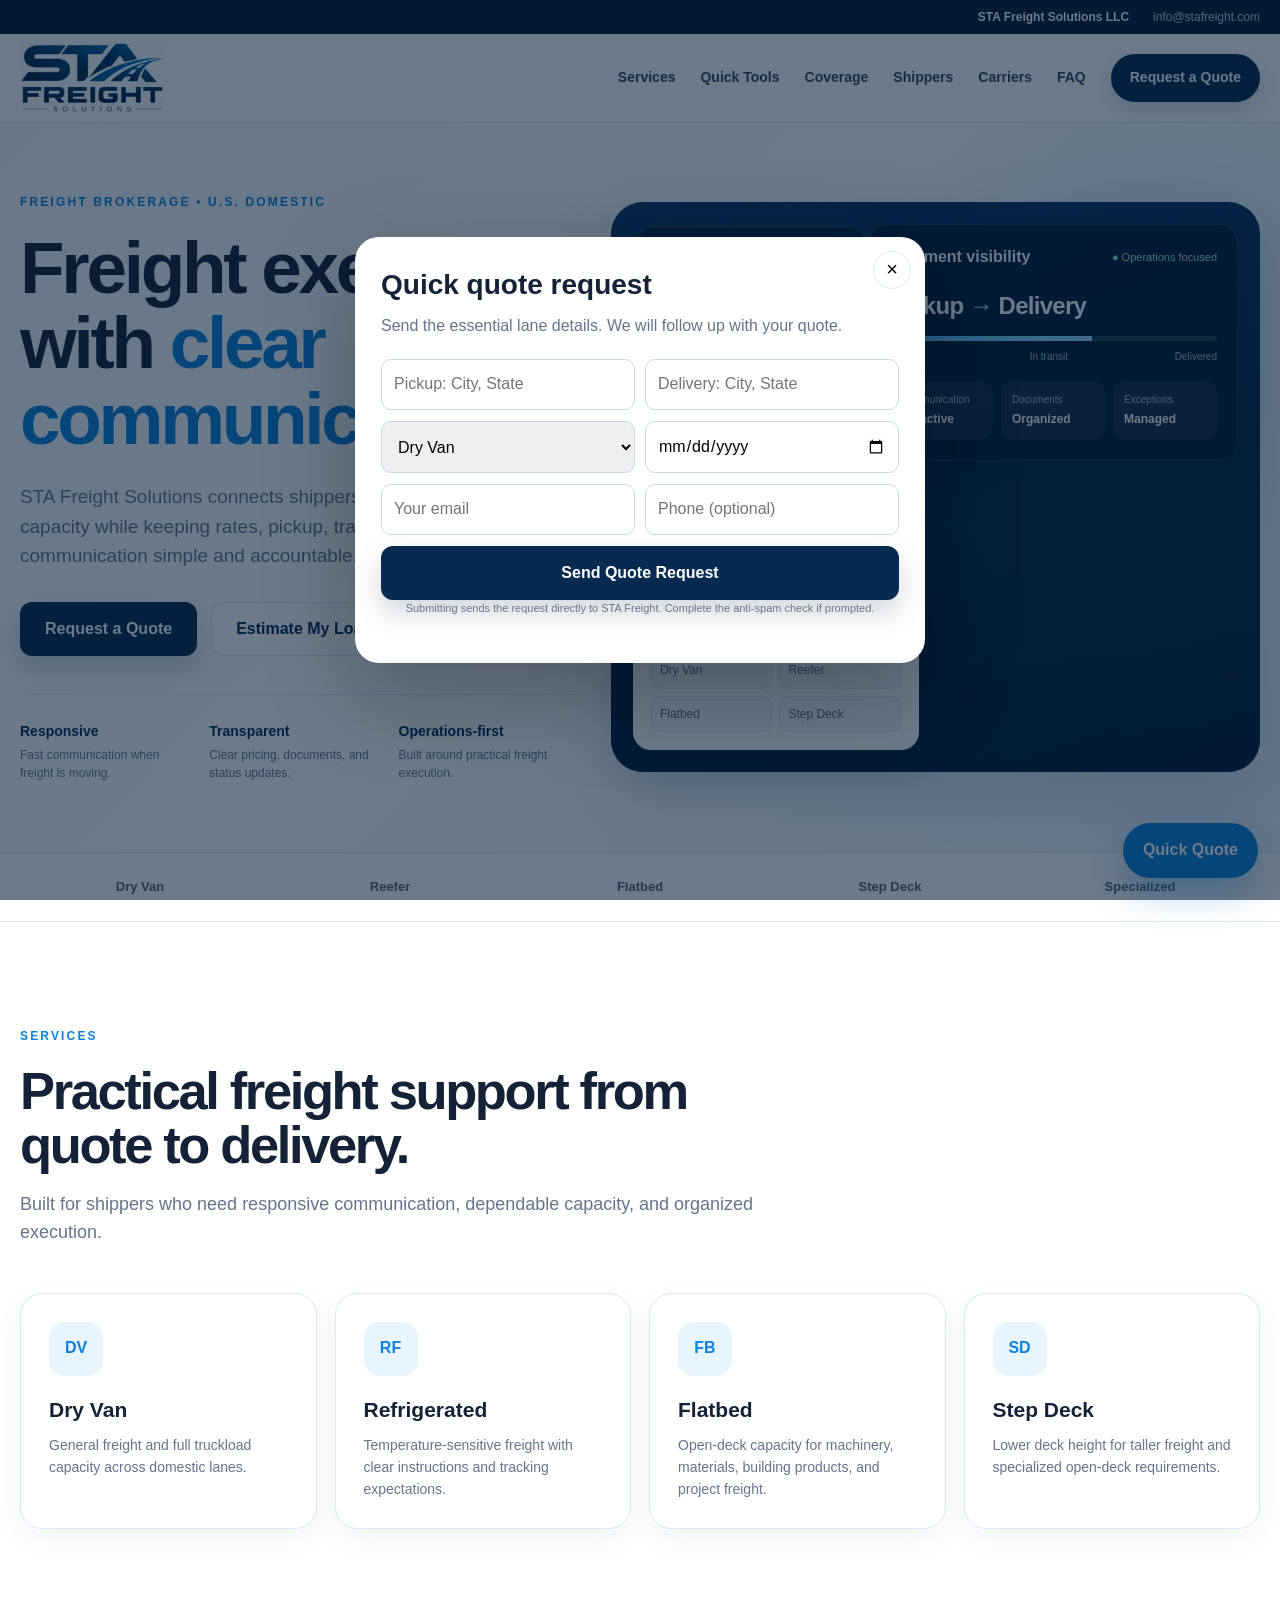
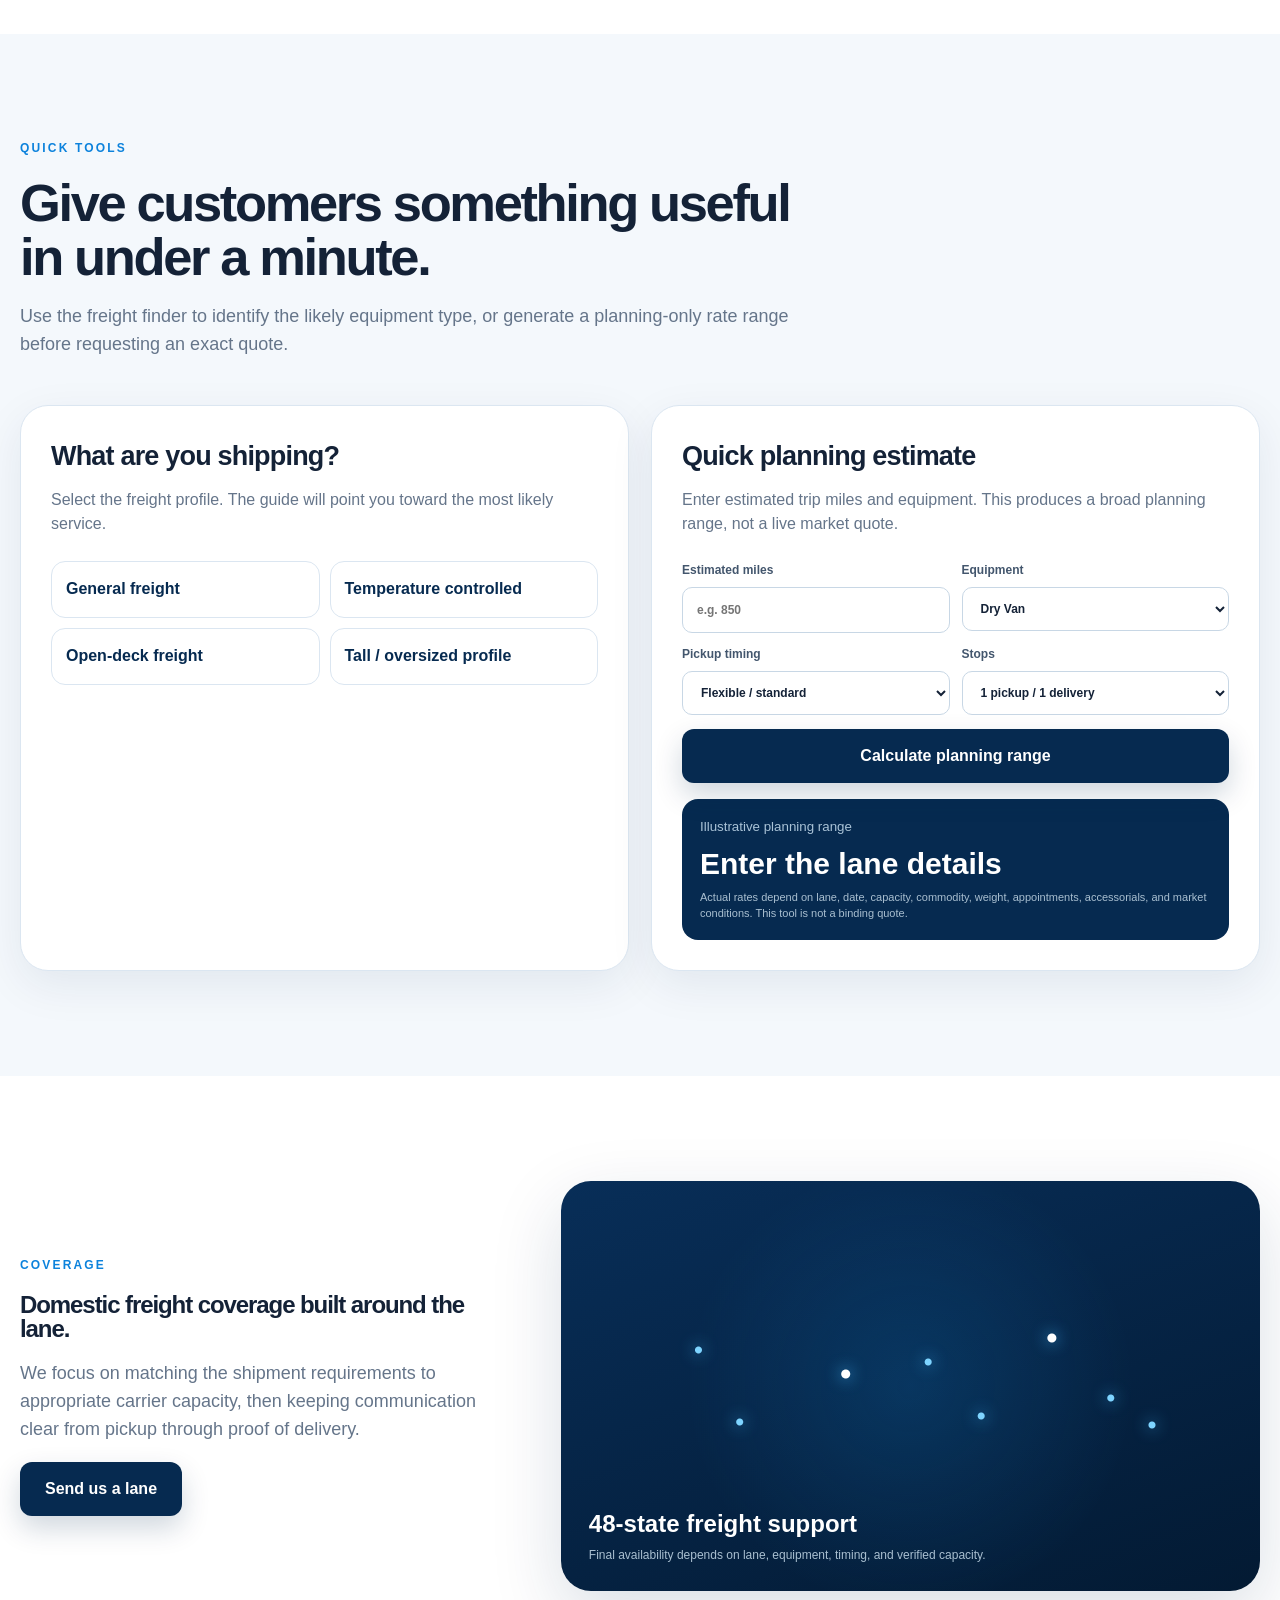
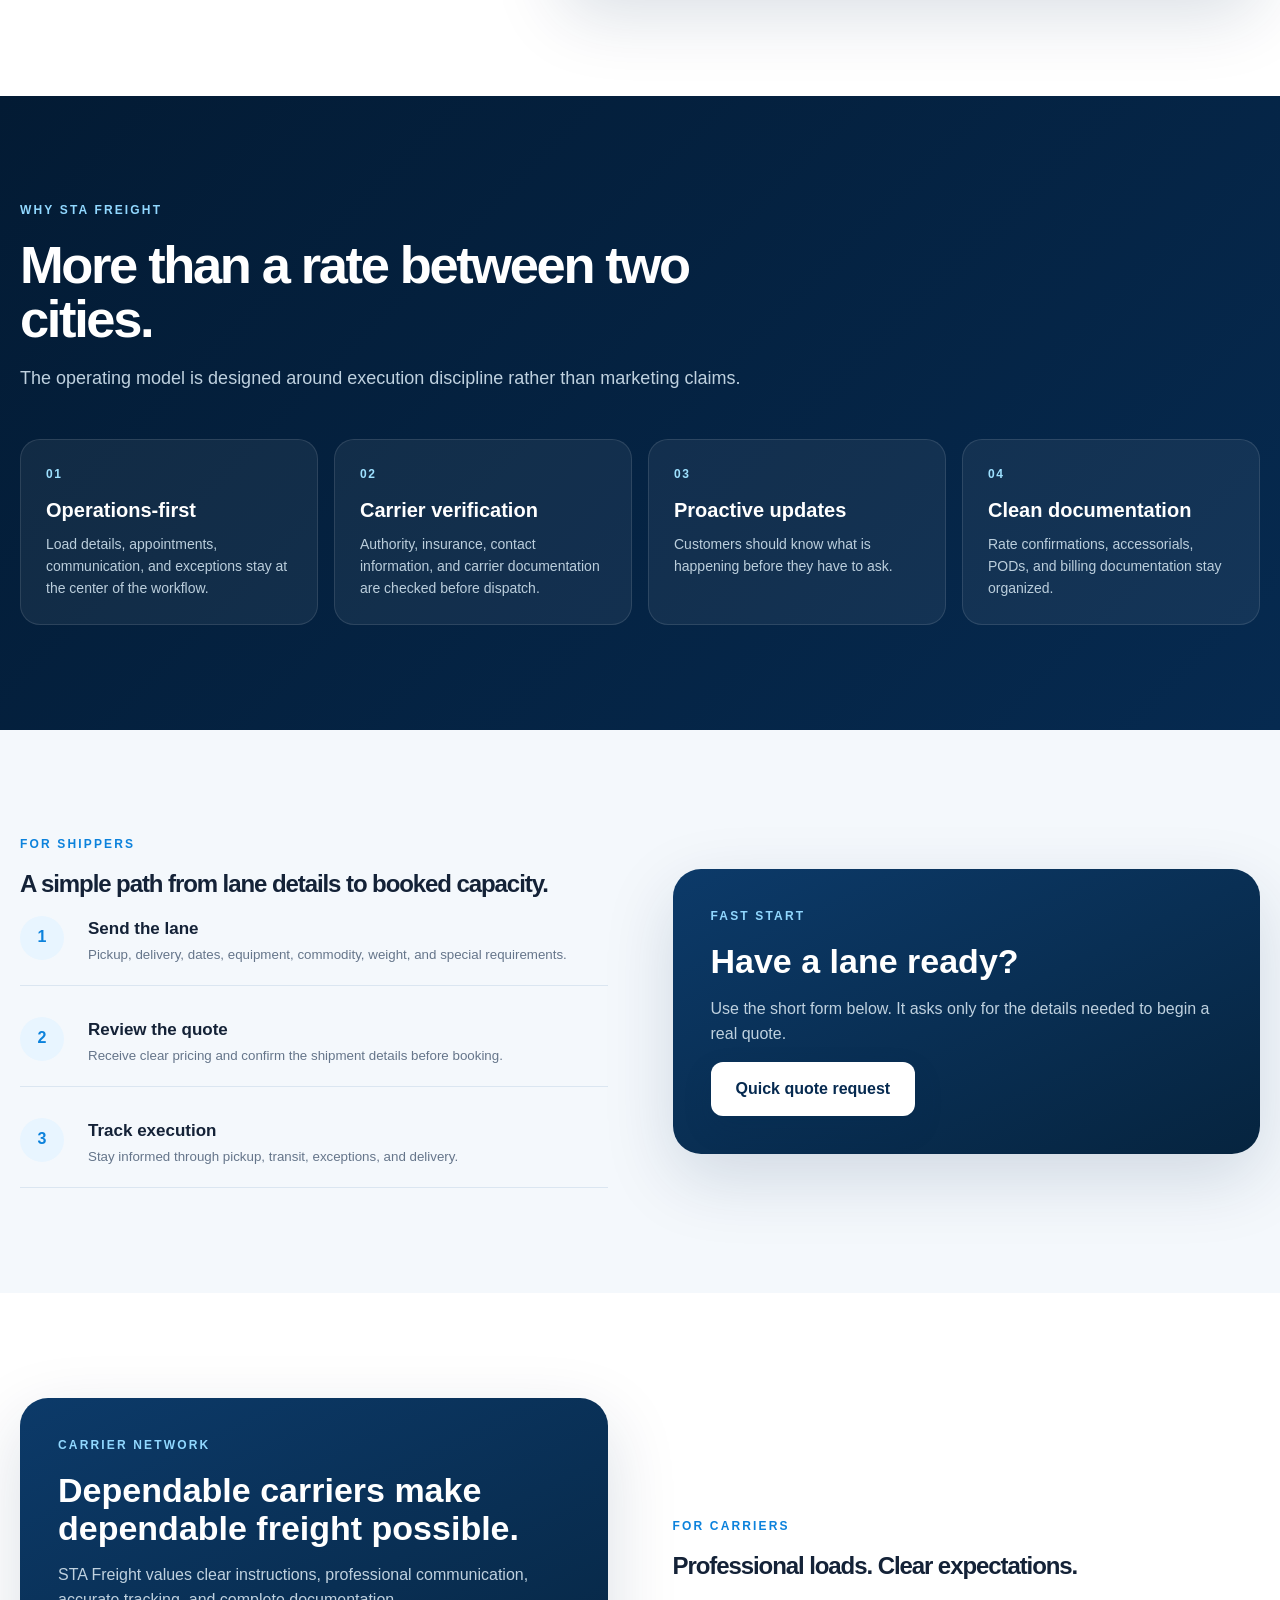
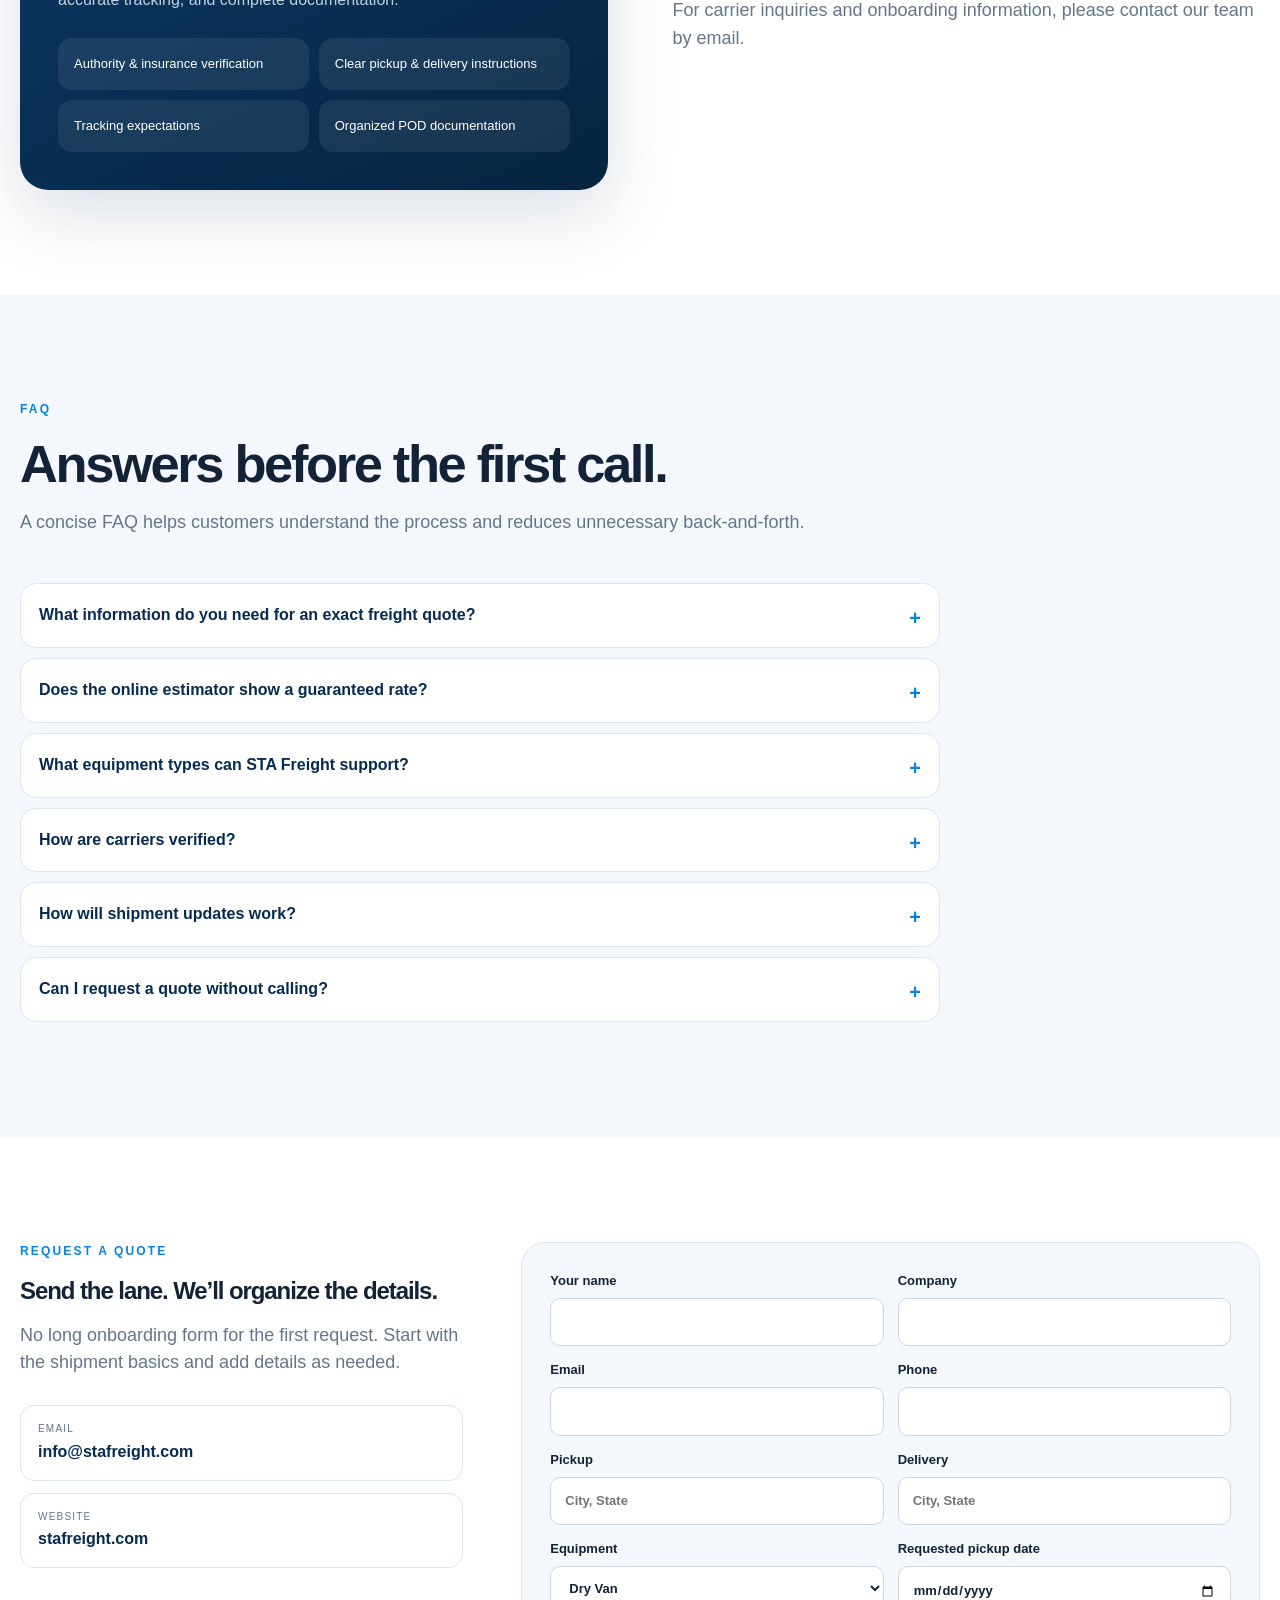
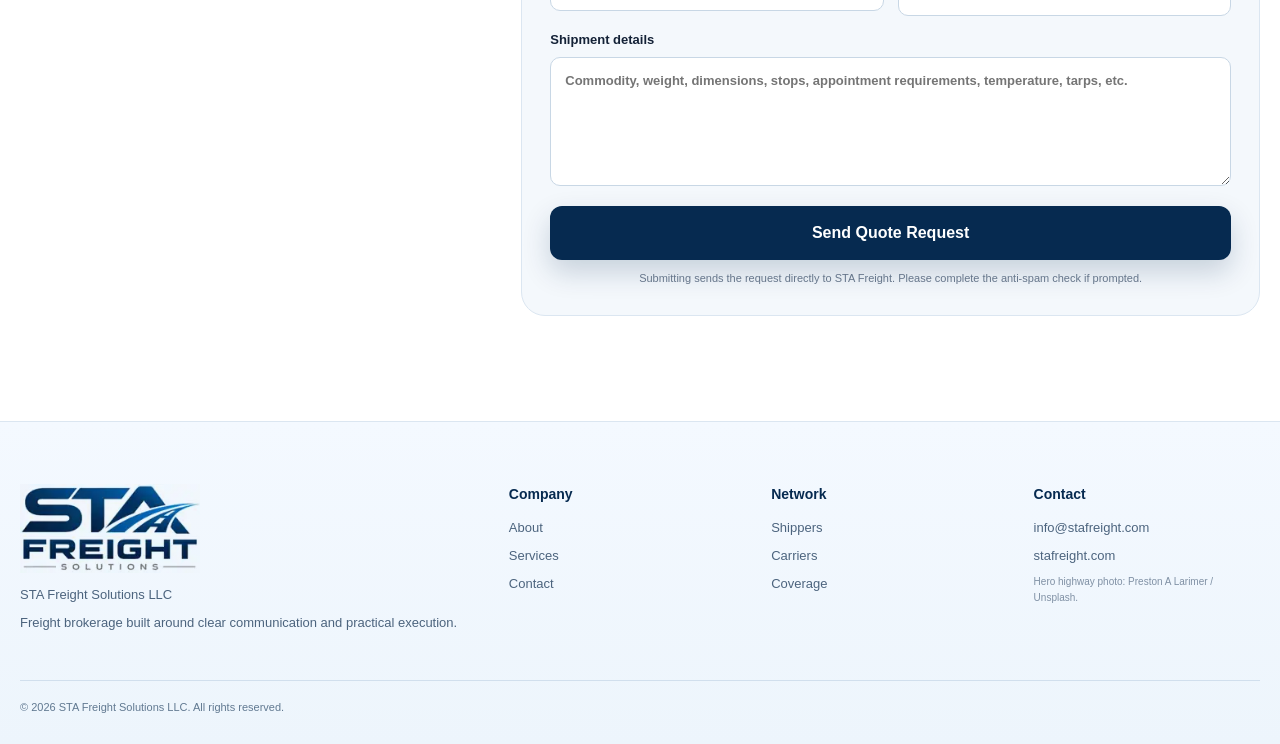
==== index.html @ f69fd72a "P0: remove launch placeholders and align quote FAQ with live forms" ====
<!doctype html>
<html lang="en">
<head>
<meta charset="utf-8">
<meta name="viewport" content="width=device-width,initial-scale=1">
<title>STA Freight Solutions | Freight Brokerage</title>
<meta name="description" content="STA Freight Solutions connects shippers with dependable carrier capacity through clear communication, practical execution and responsive freight support.">
<style>
:root{--navy:#062a50;--navy2:#031b34;--blue:#0c82dc;--blue2:#4dbbff;--cyan:#9ee1ff;--ink:#142237;--muted:#65758a;--line:#dbe6f1;--soft:#f4f8fc;--white:#fff;--green:#168a61;--shadow:0 24px 70px rgba(6,42,80,.15)}
*{box-sizing:border-box}html{scroll-behavior:smooth}body{margin:0;font-family:Inter,Arial,Helvetica,sans-serif;color:var(--ink);background:#fff;line-height:1.55}a{color:inherit;text-decoration:none}button,input,textarea,select{font:inherit}.container{width:min(1240px,calc(100% - 38px));margin:auto}
.topbar{background:var(--navy2);color:#bfd1df;font-size:12px}.topbar .container{min-height:34px;display:flex;align-items:center;justify-content:flex-end;gap:24px}.topbar b{color:#fff}
.site-header{position:sticky;top:0;z-index:40;background:rgba(255,255,255,.97);backdrop-filter:blur(14px);border-bottom:1px solid var(--line)}.nav{height:88px;display:flex;align-items:center;justify-content:space-between;gap:28px}.brand{display:flex;align-items:center;gap:12px}.brand-mark{width:54px;height:54px;border-radius:14px;background:linear-gradient(145deg,var(--navy),#0d5c99);display:grid;place-items:center;color:#fff;font-weight:950;letter-spacing:-.08em;box-shadow:0 9px 22px rgba(6,42,80,.2)}.brand-copy strong{display:block;color:var(--navy);font-size:20px;line-height:1}.brand-copy span{display:block;margin-top:5px;font-size:10px;font-weight:850;letter-spacing:.12em;color:var(--muted);text-transform:uppercase}.links{display:flex;align-items:center;gap:25px;color:#34465c;font-size:14px;font-weight:750}.links a:hover{color:var(--blue)}.cta{padding:13px 19px;border-radius:999px;background:var(--navy);color:#fff!important;box-shadow:0 8px 20px rgba(6,42,80,.15)}.menu{display:none;border:0;background:none;padding:8px}.menu span{display:block;width:25px;height:2px;background:var(--navy);margin:5px}
.hero{position:relative;overflow:hidden;background:linear-gradient(135deg,#f8fbff 0%,#fff 50%,#edf6ff 100%);border-bottom:1px solid var(--line)}.hero:before{content:"";position:absolute;width:560px;height:560px;right:-150px;top:-90px;border-radius:50%;background:radial-gradient(circle,rgba(77,187,255,.18),transparent 67%)}.hero-grid{position:relative;display:grid;grid-template-columns:.92fr 1.08fr;gap:38px;align-items:center;min-height:720px;padding:70px 0}.kicker{font-size:12px;letter-spacing:.18em;font-weight:900;color:var(--blue);margin-bottom:18px}h1,h2{letter-spacing:-.045em;line-height:1.04;margin:0}h1{font-size:clamp(50px,5.7vw,82px);max-width:710px}h1 span{color:var(--blue)}.hero-copy>p{font-size:19px;color:var(--muted);max-width:630px;margin:25px 0 0}.hero-actions{display:flex;gap:14px;flex-wrap:wrap;margin:32px 0 38px}.btn{display:inline-flex;align-items:center;justify-content:center;min-height:54px;padding:0 24px;border-radius:12px;font-weight:850;border:1px solid transparent;cursor:pointer}.btn.primary{background:var(--navy);color:#fff;box-shadow:0 12px 28px rgba(6,42,80,.19)}.btn.secondary{background:#fff;color:var(--navy);border-color:var(--line)}.btn.ghost{background:#eef7ff;color:var(--blue);border-color:#cce9ff}.value-row{display:grid;grid-template-columns:repeat(3,1fr);gap:15px;border-top:1px solid var(--line);padding-top:26px}.value-row strong{display:block;color:var(--navy);font-size:14px;margin-bottom:4px}.value-row span{display:block;color:var(--muted);font-size:12px;line-height:1.45}
.hero-visual{position:relative;height:570px}.photo-card{position:absolute;inset:0;border-radius:32px;overflow:hidden;box-shadow:var(--shadow);background:linear-gradient(90deg,rgba(3,27,52,.10),rgba(3,27,52,.02)),url('https://images.unsplash.com/photo-1720127601642-7c3a7ba88f5f?auto=format&fit=crop&fm=jpg&q=86&w=2200') center/cover no-repeat,linear-gradient(160deg,#0b3b6d,#061f3e)}.photo-card:after{content:"";position:absolute;inset:0;background:linear-gradient(180deg,rgba(3,27,52,.04) 20%,rgba(3,27,52,.72) 100%)}.photo-label{position:absolute;left:24px;top:24px;z-index:3;padding:9px 12px;border-radius:999px;background:rgba(3,27,52,.72);backdrop-filter:blur(8px);color:#fff;border:1px solid rgba(255,255,255,.15);font-size:11px;font-weight:900;letter-spacing:.14em}.load-status{position:absolute;z-index:4;right:22px;top:22px;width:min(370px,73%);padding:20px;border-radius:20px;background:rgba(3,27,52,.9);color:#fff;border:1px solid rgba(255,255,255,.12);box-shadow:0 16px 40px rgba(0,0,0,.22);backdrop-filter:blur(10px)}.load-status .head{display:flex;justify-content:space-between;gap:16px;align-items:center}.live{font-size:11px;color:#a9e7c8}.lane{font-size:24px;font-weight:900;letter-spacing:-.03em;margin:17px 0 12px}.lane span{color:var(--cyan)}.progress{height:5px;border-radius:99px;background:rgba(255,255,255,.14);overflow:hidden}.progress i{display:block;width:62%;height:100%;background:linear-gradient(90deg,var(--blue2),var(--cyan))}.progress-labels{display:flex;justify-content:space-between;font-size:10px;color:#a9bfce;margin-top:8px}.status-grid{display:grid;grid-template-columns:repeat(3,1fr);gap:8px;margin-top:16px}.status-grid div{padding:11px;border-radius:12px;background:rgba(255,255,255,.07)}.status-grid span,.status-grid strong{display:block}.status-grid span{font-size:10px;color:#aabfce}.status-grid strong{font-size:12px;margin-top:3px}.capacity-card{position:absolute;z-index:4;left:22px;bottom:22px;width:286px;background:#fff;border-radius:18px;padding:18px;box-shadow:0 18px 40px rgba(3,27,52,.24)}.capacity-card .tag{font-size:10px;font-weight:900;letter-spacing:.13em;color:var(--blue)}.capacity-card h3{margin:5px 0 11px;font-size:20px;color:var(--navy)}.capacity-list{display:grid;grid-template-columns:1fr 1fr;gap:7px;font-size:12px;color:#586a7e}.capacity-list span{background:var(--soft);border:1px solid var(--line);border-radius:9px;padding:8px}
.equipment-strip{border-bottom:1px solid var(--line);background:#fff}.equipment-strip .container{display:grid;grid-template-columns:repeat(5,1fr);gap:10px;text-align:center;padding:24px 0;color:#536378;font-size:13px;font-weight:800}.section{padding:105px 0}.soft{background:var(--soft)}.dark{background:linear-gradient(135deg,var(--navy2),var(--navy));color:#fff}.section-title{max-width:800px;margin-bottom:46px}.section-title h2{font-size:clamp(38px,4.1vw,58px)}.section-title p,.lead{color:var(--muted);font-size:18px}.dark .section-title p,.dark .lead{color:#bfd1df}.service-grid{display:grid;grid-template-columns:repeat(4,1fr);gap:18px}.service{padding:28px;background:#fff;border:1px solid var(--line);border-radius:22px;box-shadow:0 10px 30px rgba(6,42,80,.05)}.service-icon{width:54px;height:54px;display:grid;place-items:center;background:#e8f5ff;border-radius:16px;color:var(--blue);font-weight:900;margin-bottom:18px}.service h3{margin:0 0 9px;font-size:21px}.service p{margin:0;color:var(--muted);font-size:14px}
.interactive-grid{display:grid;grid-template-columns:1fr 1fr;gap:22px;align-items:stretch}.tool-card{background:#fff;border:1px solid var(--line);border-radius:28px;padding:30px;box-shadow:0 14px 45px rgba(6,42,80,.08)}.tool-card h3{font-size:27px;margin:0 0 10px;letter-spacing:-.03em}.tool-card>p{color:var(--muted);margin:0 0 24px}.choice-grid{display:grid;grid-template-columns:repeat(2,1fr);gap:10px}.choice{padding:15px 14px;border:1px solid var(--line);border-radius:14px;background:#fff;text-align:left;font-weight:850;color:var(--navy);cursor:pointer}.choice:hover,.choice.active{border-color:var(--blue);background:#eef8ff;color:var(--blue)}.recommendation{display:none;margin-top:18px;padding:18px;border-radius:16px;background:#f4fbff;border:1px solid #cbeaff}.recommendation.show{display:block}.recommendation strong{display:block;color:var(--navy);font-size:18px}.recommendation span{display:block;color:var(--muted);font-size:13px;margin-top:4px}.field-grid{display:grid;grid-template-columns:1fr 1fr;gap:12px}.field label{display:block;font-size:12px;font-weight:850;color:#43566d}.field input,.field select{width:100%;margin-top:7px;padding:13px 14px;border:1px solid #c8d7e5;border-radius:10px;background:#fff;color:var(--ink);outline:none}.estimate-result{margin-top:16px;padding:18px;border-radius:16px;background:var(--navy);color:#fff}.estimate-result small{display:block;color:#aac3d7}.estimate-result strong{display:block;font-size:30px;margin:3px 0}.estimate-result em{display:block;font-style:normal;font-size:11px;color:#a9bfd0;line-height:1.45}
.coverage-grid{display:grid;grid-template-columns:.82fr 1.18fr;gap:55px;align-items:center}.map-card{position:relative;min-height:410px;border-radius:30px;overflow:hidden;background:radial-gradient(circle at 50% 50%,rgba(24,149,235,.16),transparent 55%),linear-gradient(160deg,#082e58,#031a33);box-shadow:var(--shadow)}.map-dots{position:absolute;inset:55px}.map-dots:before{content:"";position:absolute;inset:0;background:radial-gradient(circle at 14% 38%,#7ed4ff 0 3px,transparent 4px),radial-gradient(circle at 21% 62%,#7ed4ff 0 3px,transparent 4px),radial-gradient(circle at 39% 46%,#fff 0 4px,transparent 5px),radial-gradient(circle at 53% 42%,#7ed4ff 0 3px,transparent 4px),radial-gradient(circle at 62% 60%,#7ed4ff 0 3px,transparent 4px),radial-gradient(circle at 74% 34%,#fff 0 4px,transparent 5px),radial-gradient(circle at 84% 54%,#7ed4ff 0 3px,transparent 4px),radial-gradient(circle at 91% 63%,#7ed4ff 0 3px,transparent 4px);filter:drop-shadow(0 0 8px #42baff)}.map-caption{position:absolute;left:28px;bottom:24px;color:#fff}.map-caption b{display:block;font-size:24px}.map-caption span{font-size:12px;color:#a9bfd0}.why-grid{display:grid;grid-template-columns:repeat(4,1fr);gap:16px}.why{padding:25px;border-radius:20px;border:1px solid rgba(255,255,255,.11);background:rgba(255,255,255,.06)}.why .num{font-size:12px;color:var(--cyan);font-weight:900;letter-spacing:.13em}.why h3{margin:12px 0 8px;font-size:20px}.why p{margin:0;color:#bbcedc;font-size:14px}.process-grid{display:grid;grid-template-columns:1fr 1fr;gap:65px;align-items:center}.steps{display:grid;gap:12px}.step{display:grid;grid-template-columns:52px 1fr;gap:16px;align-items:start;padding:19px 0;border-bottom:1px solid var(--line)}.step-no{width:44px;height:44px;border-radius:50%;display:grid;place-items:center;background:#e8f5ff;color:var(--blue);font-weight:900}.step b{display:block;font-size:17px}.step small{display:block;color:var(--muted);margin-top:3px}.carrier-panel{padding:38px;border-radius:28px;background:linear-gradient(155deg,#0c3a69,#06243f);color:#fff;box-shadow:var(--shadow)}.carrier-panel h3{font-size:34px;line-height:1.1;margin:10px 0 13px}.carrier-panel p{color:#bfd1df}.carrier-points{display:grid;grid-template-columns:1fr 1fr;gap:10px;margin-top:25px}.carrier-points div{padding:16px;border-radius:14px;background:rgba(255,255,255,.07);font-size:13px}
.faq{max-width:920px}.faq details{border:1px solid var(--line);border-radius:16px;background:#fff;margin:10px 0;padding:0 18px}.faq summary{cursor:pointer;list-style:none;padding:19px 0;font-weight:850;color:var(--navy)}.faq summary::-webkit-details-marker{display:none}.faq summary:after{content:"+";float:right;color:var(--blue);font-size:20px}.faq details[open] summary:after{content:"–"}.faq p{margin:0 0 18px;color:var(--muted);font-size:14px}
.contact-grid{display:grid;grid-template-columns:.75fr 1.25fr;gap:58px;align-items:start}.contact-list{display:grid;gap:12px;margin-top:28px}.contact-item{border:1px solid var(--line);border-radius:14px;padding:15px 17px}.contact-item span,.contact-item strong{display:block}.contact-item span{font-size:10px;letter-spacing:.12em;text-transform:uppercase;color:var(--muted)}.contact-item strong{margin-top:3px;color:var(--navy)}.quote-form{padding:28px;border-radius:24px;background:var(--soft);border:1px solid var(--line)}.form-row{display:grid;grid-template-columns:1fr 1fr;gap:14px}.quote-form label{display:block;font-size:13px;font-weight:800;margin-bottom:14px}.quote-form input,.quote-form textarea,.quote-form select{width:100%;margin-top:7px;padding:13px 14px;border:1px solid #c8d7e5;border-radius:10px;background:#fff;color:var(--ink);outline:none}.quote-form input:focus,.quote-form textarea:focus,.quote-form select:focus{border-color:var(--blue);box-shadow:0 0 0 3px rgba(12,130,220,.1)}.note-small{font-size:11px;color:var(--muted);text-align:center;margin:10px 0 0}.compliance{background:#eef6fc;border-top:1px solid var(--line);border-bottom:1px solid var(--line)}.compliance .container{display:flex;align-items:center;justify-content:space-between;gap:20px;padding:16px 0;font-size:12px;color:#5b6f83}.pending{display:inline-flex;align-items:center;gap:7px;font-weight:900;color:#795c00;background:#fff6cf;border:1px solid #eedb83;border-radius:999px;padding:7px 10px}
.quick-float{position:fixed;right:22px;bottom:22px;z-index:45;border:0;border-radius:999px;background:var(--blue);color:#fff;padding:15px 20px;font-weight:900;box-shadow:0 14px 36px rgba(12,130,220,.35);cursor:pointer}.modal{position:fixed;inset:0;z-index:80;background:rgba(3,27,52,.58);display:none;align-items:center;justify-content:center;padding:18px}.modal.show{display:flex}.modal-card{width:min(570px,100%);background:#fff;border-radius:24px;padding:26px;box-shadow:0 30px 90px rgba(0,0,0,.28);position:relative}.modal-card h3{font-size:28px;margin:0 0 8px}.modal-card p{color:var(--muted);margin:0 0 20px}.close-modal{position:absolute;right:14px;top:14px;width:38px;height:38px;border-radius:50%;border:1px solid var(--line);background:#fff;cursor:pointer;font-size:20px}.mini-form{display:grid;gap:11px}.mini-form input,.mini-form select{width:100%;padding:12px;border:1px solid #c8d7e5;border-radius:10px}.mini-row{display:grid;grid-template-columns:1fr 1fr;gap:10px}.success-note{display:none;padding:14px;border-radius:12px;background:#edf9f5;color:#0e6d4d;font-size:13px;margin-top:12px}.success-note.show{display:block}
footer{background:linear-gradient(180deg,#f4f9ff 0%,#edf5fc 100%);color:var(--navy);padding:62px 0 28px;border-top:1px solid #dbe6f1}.footer-grid{display:grid;grid-template-columns:2fr 1fr 1fr 1fr;gap:36px}.footer-brand{display:flex;align-items:center;gap:10px;margin-bottom:12px}.footer-brand img{max-width:100%;mix-blend-mode:multiply}.footer-brand .brand-mark{box-shadow:none;background:#fff;color:var(--navy)}footer b{display:block;margin-bottom:12px;color:#062a50;font-size:14px}footer a,footer p,footer span{display:block;color:#4c647e;font-size:13px;margin:8px 0}footer a:hover{color:var(--blue)}.credit{font-size:10px!important;color:#7f90a4!important}.legal{border-top:1px solid #d1dfed;margin-top:38px;padding-top:18px;font-size:11px;color:#617991}
@media(max-width:1050px){.links{display:none}.menu{display:block}.hero-grid,.coverage-grid,.process-grid,.contact-grid,.interactive-grid{grid-template-columns:1fr}.hero-grid{min-height:auto;padding:54px 0}.hero-visual{height:560px}.service-grid,.why-grid{grid-template-columns:1fr 1fr}.footer-grid{grid-template-columns:1fr 1fr}}
@media(max-width:700px){.container{width:min(100% - 24px,1240px)}.topbar{display:none}.nav{height:76px}.brand-copy span{display:none}.brand-mark{width:48px;height:48px}.brand-copy strong{font-size:17px}h1{font-size:45px}.hero-copy>p{font-size:17px}.value-row,.service-grid,.why-grid,.footer-grid{grid-template-columns:1fr}.hero-visual{height:600px}.load-status{left:14px;right:14px;top:14px;width:auto}.capacity-card{left:14px;right:14px;bottom:14px;width:auto}.equipment-strip .container{grid-template-columns:1fr 1fr}.form-row,.field-grid,.carrier-points,.choice-grid,.mini-row{grid-template-columns:1fr}.compliance .container{align-items:flex-start;flex-direction:column}.quick-float{right:12px;bottom:12px}}
</style>
</head>
<body>
<div class="topbar"><div class="container"><span><b>STA Freight Solutions LLC</b></span><span>info@stafreight.com</span></div></div>
<header class="site-header"><div class="container nav"><a class="brand" href="#top" aria-label="STA Freight home"><img src="assets/sta-freight-logo.webp" alt="STA Freight Solutions" style="display:block;height:clamp(58px,6vw,72px);width:auto;object-fit:contain"></a><nav class="links"><a href="#services">Services</a><a href="#estimate">Quick Tools</a><a href="#coverage">Coverage</a><a href="#shippers">Shippers</a><a href="#carriers">Carriers</a><a href="#faq">FAQ</a><a href="#contact" class="cta">Request a Quote</a></nav><button class="menu" id="menuButton" aria-label="Open menu"><span></span><span></span><span></span></button></div></header>
<main id="top">
<section class="hero"><div class="container hero-grid"><div class="hero-copy"><div class="kicker">FREIGHT BROKERAGE • U.S. DOMESTIC</div><h1>Freight execution with <span>clear communication.</span></h1><p>STA Freight Solutions connects shippers with dependable carrier capacity while keeping rates, pickup, transit, and delivery communication simple and accountable.</p><div class="hero-actions"><a class="btn primary" href="#contact">Request a Quote</a><a class="btn secondary" href="#estimate">Estimate My Load</a></div><div class="value-row"><div><strong>Responsive</strong><span>Fast communication when freight is moving.</span></div><div><strong>Transparent</strong><span>Clear pricing, documents, and status updates.</span></div><div><strong>Operations-first</strong><span>Built around practical freight execution.</span></div></div></div><div class="hero-visual"><div class="photo-card"><div class="photo-label">STA FREIGHT • ROAD FREIGHT</div></div><div class="load-status"><div class="head"><b>Shipment visibility</b><span class="live">● Operations focused</span></div><div class="lane">Pickup <span>→</span> Delivery</div><div class="progress"><i></i></div><div class="progress-labels"><span>Booked</span><span>In transit</span><span>Delivered</span></div><div class="status-grid"><div><span>Communication</span><strong>Proactive</strong></div><div><span>Documents</span><strong>Organized</strong></div><div><span>Exceptions</span><strong>Managed</strong></div></div></div><div class="capacity-card"><div class="tag">CAPACITY OPTIONS</div><h3>Match the freight to the right equipment.</h3><div class="capacity-list"><span>Dry Van</span><span>Reefer</span><span>Flatbed</span><span>Step Deck</span></div></div></div></div></section>
<div class="equipment-strip"><div class="container"><span>Dry Van</span><span>Reefer</span><span>Flatbed</span><span>Step Deck</span><span>Specialized</span></div></div>
<section class="section" id="services"><div class="container"><div class="section-title"><div class="kicker">SERVICES</div><h2>Practical freight support from quote to delivery.</h2><p>Built for shippers who need responsive communication, dependable capacity, and organized execution.</p></div><div class="service-grid"><article class="service"><div class="service-icon">DV</div><h3>Dry Van</h3><p>General freight and full truckload capacity across domestic lanes.</p></article><article class="service"><div class="service-icon">RF</div><h3>Refrigerated</h3><p>Temperature-sensitive freight with clear instructions and tracking expectations.</p></article><article class="service"><div class="service-icon">FB</div><h3>Flatbed</h3><p>Open-deck capacity for machinery, materials, building products, and project freight.</p></article><article class="service"><div class="service-icon">SD</div><h3>Step Deck</h3><p>Lower deck height for taller freight and specialized open-deck requirements.</p></article></div></div></section>
<section class="section soft" id="estimate"><div class="container"><div class="section-title"><div class="kicker">QUICK TOOLS</div><h2>Give customers something useful in under a minute.</h2><p>Use the freight finder to identify the likely equipment type, or generate a planning-only rate range before requesting an exact quote.</p></div><div class="interactive-grid"><div class="tool-card"><h3>What are you shipping?</h3><p>Select the freight profile. The guide will point you toward the most likely service.</p><div class="choice-grid"><button class="choice" data-rec="Dry Van" data-copy="Best for palletized, boxed, and general freight that does not require temperature control.">General freight</button><button class="choice" data-rec="Reefer" data-copy="Best for food, produce, beverages, pharmaceuticals, and temperature-sensitive freight.">Temperature controlled</button><button class="choice" data-rec="Flatbed" data-copy="Best for machinery, steel, lumber, construction materials, and freight loaded from the side or top.">Open-deck freight</button><button class="choice" data-rec="Step Deck" data-copy="Best for taller open-deck freight that benefits from a lower main deck height.">Tall / oversized profile</button></div><div class="recommendation" id="recommendation"><strong id="recTitle"></strong><span id="recCopy"></span><a class="btn ghost" href="#contact" style="margin-top:14px">Build my quote request</a></div></div><div class="tool-card"><h3>Quick planning estimate</h3><p>Enter estimated trip miles and equipment. This produces a broad planning range, not a live market quote.</p><div class="field-grid"><div class="field"><label>Estimated miles<input id="miles" type="number" min="1" placeholder="e.g. 850"></label></div><div class="field"><label>Equipment<select id="equipment"><option value="dry">Dry Van</option><option value="reefer">Reefer</option><option value="flatbed">Flatbed</option><option value="stepdeck">Step Deck</option></select></label></div><div class="field"><label>Pickup timing<select id="urgency"><option value="normal">Flexible / standard</option><option value="soon">Within 48 hours</option><option value="urgent">Same / next day</option></select></label></div><div class="field"><label>Stops<select id="stops"><option value="1">1 pickup / 1 delivery</option><option value="2">1 extra stop</option><option value="3">2 extra stops</option></select></label></div></div><button class="btn primary" id="estimateBtn" type="button" style="margin-top:14px;width:100%">Calculate planning range</button><div class="estimate-result" id="estimateResult"><small>Illustrative planning range</small><strong>Enter the lane details</strong><em>Actual rates depend on lane, date, capacity, commodity, weight, appointments, accessorials, and market conditions. This tool is not a binding quote.</em></div></div></div></div></section>
<section class="section" id="coverage"><div class="container coverage-grid"><div><div class="kicker">COVERAGE</div><h2>Domestic freight coverage built around the lane.</h2><p class="lead">We focus on matching the shipment requirements to appropriate carrier capacity, then keeping communication clear from pickup through proof of delivery.</p><a class="btn primary" href="#contact">Send us a lane</a></div><div class="map-card"><div class="map-dots"></div><div class="map-caption"><b>48-state freight support</b><span>Final availability depends on lane, equipment, timing, and verified capacity.</span></div></div></div></section>
<section class="section dark" id="about"><div class="container"><div class="section-title"><div class="kicker" style="color:#91d8ff">WHY STA FREIGHT</div><h2>More than a rate between two cities.</h2><p>The operating model is designed around execution discipline rather than marketing claims.</p></div><div class="why-grid"><div class="why"><div class="num">01</div><h3>Operations-first</h3><p>Load details, appointments, communication, and exceptions stay at the center of the workflow.</p></div><div class="why"><div class="num">02</div><h3>Carrier verification</h3><p>Authority, insurance, contact information, and carrier documentation are checked before dispatch.</p></div><div class="why"><div class="num">03</div><h3>Proactive updates</h3><p>Customers should know what is happening before they have to ask.</p></div><div class="why"><div class="num">04</div><h3>Clean documentation</h3><p>Rate confirmations, accessorials, PODs, and billing documentation stay organized.</p></div></div></div></section>
<section class="section soft" id="shippers"><div class="container process-grid"><div><div class="kicker">FOR SHIPPERS</div><h2>A simple path from lane details to booked capacity.</h2><div class="steps"><div class="step"><div class="step-no">1</div><div><b>Send the lane</b><small>Pickup, delivery, dates, equipment, commodity, weight, and special requirements.</small></div></div><div class="step"><div class="step-no">2</div><div><b>Review the quote</b><small>Receive clear pricing and confirm the shipment details before booking.</small></div></div><div class="step"><div class="step-no">3</div><div><b>Track execution</b><small>Stay informed through pickup, transit, exceptions, and delivery.</small></div></div></div></div><div class="carrier-panel"><div class="kicker" style="color:#91d8ff">FAST START</div><h3>Have a lane ready?</h3><p>Use the short form below. It asks only for the details needed to begin a real quote.</p><button class="btn primary" type="button" onclick="openQuickQuote()" style="background:#fff;color:#062a50">Quick quote request</button></div></div></section>
<section class="section" id="carriers"><div class="container process-grid"><div class="carrier-panel"><div class="kicker" style="color:#91d8ff">CARRIER NETWORK</div><h3>Dependable carriers make dependable freight possible.</h3><p>STA Freight values clear instructions, professional communication, accurate tracking, and complete documentation.</p><div class="carrier-points"><div>Authority & insurance verification</div><div>Clear pickup & delivery instructions</div><div>Tracking expectations</div><div>Organized POD documentation</div></div></div><div><div class="kicker">FOR CARRIERS</div><h2>Professional loads. Clear expectations.</h2><p class="lead">For carrier inquiries and onboarding information, please contact our team by email.</p></div></div></section>
<section class="section soft" id="faq"><div class="container"><div class="section-title"><div class="kicker">FAQ</div><h2>Answers before the first call.</h2><p>A concise FAQ helps customers understand the process and reduces unnecessary back-and-forth.</p></div><div class="faq"><details><summary>What information do you need for an exact freight quote?</summary><p>Pickup and delivery locations, requested dates, equipment type, commodity, weight, dimensions when relevant, number of stops, and any appointment or special handling requirements.</p></details><details><summary>Does the online estimator show a guaranteed rate?</summary><p>No. It is a broad planning tool only. Final freight pricing depends on the actual lane, date, capacity, commodity, weight, appointments, and market conditions.</p></details><details><summary>What equipment types can STA Freight support?</summary><p>The site is structured around dry van, refrigerated, flatbed, step deck, and specialized freight needs, subject to verified carrier availability.</p></details><details><summary>How are carriers verified?</summary><p>Before dispatch, carrier authority, insurance, identity/contact details, and required documentation should be checked as part of the onboarding and load-booking process.</p></details><details><summary>How will shipment updates work?</summary><p>The goal is proactive communication through booking, pickup, transit, exceptions, delivery, and final documentation so customers do not have to chase basic status information.</p></details><details><summary>Can I request a quote without calling?</summary><p>Yes. Use the short quote form or the Quick Quote button. The forms submit your shipment details online for review by the STA Freight team.</p></details></div></div></section>
<section class="section" id="contact"><div class="container contact-grid"><div><div class="kicker">REQUEST A QUOTE</div><h2>Send the lane. We’ll organize the details.</h2><p class="lead">No long onboarding form for the first request. Start with the shipment basics and add details as needed.</p><div class="contact-list"><div class="contact-item"><span>Email</span><strong>info@stafreight.com</strong></div><div class="contact-item"><span>Website</span><strong>stafreight.com</strong></div></div></div><form class="quote-form" id="quoteForm" action="https://formsubmit.co/office@stafreight.com" method="POST"><input type="hidden" name="_subject" value="STA Freight | New Request a Quote"><input type="hidden" name="_next" value="https://stafreight.com/thank-you.html"><input type="hidden" name="_template" value="table"><input type="hidden" name="_autoresponse" value="Thank you for contacting STA Freight Solutions. We received your freight quote request and will review the details. Our team will follow up using the contact information you provided."><input type="text" name="_honey" autocomplete="off" tabindex="-1" aria-hidden="true" style="display:none"><div class="form-row"><label>Your name<input name="name" required></label><label>Company<input name="company"></label></div><div class="form-row"><label>Email<input name="email" type="email" required></label><label>Phone<input name="phone" type="tel"></label></div><div class="form-row"><label>Pickup<input name="pickup" placeholder="City, State" required></label><label>Delivery<input name="delivery" placeholder="City, State" required></label></div><div class="form-row"><label>Equipment<select name="equipment"><option>Dry Van</option><option>Reefer</option><option>Flatbed</option><option>Step Deck</option><option>Specialized / Not sure</option></select></label><label>Requested pickup date<input name="date" type="date"></label></div><label>Shipment details<textarea name="details" rows="5" placeholder="Commodity, weight, dimensions, stops, appointment requirements, temperature, tarps, etc."></textarea></label><button class="btn primary" type="submit" style="width:100%">Send Quote Request</button><p class="note-small">Submitting sends the request directly to STA Freight. Please complete the anti-spam check if prompted.</p></form></div></section>

</main>
<button class="quick-float" type="button" onclick="openQuickQuote()">Quick Quote</button>
<div class="modal" id="quickModal" aria-hidden="true"><div class="modal-card"><button class="close-modal" type="button" onclick="closeQuickQuote()" aria-label="Close">×</button><h3>Quick quote request</h3><p>Send the essential lane details. We will follow up with your quote.</p><form class="mini-form" id="miniForm" action="https://formsubmit.co/office@stafreight.com" method="POST"><input type="hidden" name="_subject" value="STA Freight | New Quick Quote Request"><input type="hidden" name="_next" value="https://stafreight.com/thank-you.html"><input type="hidden" name="_template" value="table"><input type="hidden" name="_autoresponse" value="Thank you for contacting STA Freight Solutions. We received your freight quote request and will review the details. Our team will follow up using the contact information you provided."><input type="text" name="_honey" autocomplete="off" tabindex="-1" aria-hidden="true" style="display:none"><div class="mini-row"><input name="pickup" placeholder="Pickup: City, State" required><input name="delivery" placeholder="Delivery: City, State" required></div><div class="mini-row"><select name="equipment"><option>Dry Van</option><option>Reefer</option><option>Flatbed</option><option>Step Deck</option><option>Not sure</option></select><input name="date" type="date"></div><div class="mini-row"><input name="email" type="email" placeholder="Your email" required><input name="phone" type="tel" placeholder="Phone (optional)"></div><button class="btn primary" type="submit">Send Quote Request</button></form><p class="note-small">Submitting sends the request directly to STA Freight. Complete the anti-spam check if prompted.</p></div></div>
<footer><div class="container footer-grid"><div><div class="footer-brand"><img src="assets/sta-freight-logo.webp" alt="STA Freight Solutions" style="display:block;width:180px;height:auto;background:#fff"></div><p>STA Freight Solutions LLC</p><p>Freight brokerage built around clear communication and practical execution.</p></div><div><b>Company</b><a href="#about">About</a><a href="#services">Services</a><a href="#contact">Contact</a></div><div><b>Network</b><a href="#shippers">Shippers</a><a href="#carriers">Carriers</a><a href="#coverage">Coverage</a></div><div><b>Contact</b><span>info@stafreight.com</span><span>stafreight.com</span><p class="credit">Hero highway photo: Preston A Larimer / Unsplash.</p></div></div><div class="container legal">© 2026 STA Freight Solutions LLC. All rights reserved.</div></footer>
<script>
const menu=document.getElementById('menuButton');menu?.addEventListener('click',()=>{const nav=document.querySelector('.links');if(getComputedStyle(nav).display==='none'){nav.style.display='flex';nav.style.position='absolute';nav.style.top='76px';nav.style.left='12px';nav.style.right='12px';nav.style.flexDirection='column';nav.style.alignItems='stretch';nav.style.gap='0';nav.style.padding='14px';nav.style.background='#fff';nav.style.border='1px solid #dbe6f1';nav.style.borderRadius='18px';nav.style.boxShadow='0 20px 50px rgba(6,42,80,.15)'}else{nav.removeAttribute('style')}});

document.querySelectorAll('.choice').forEach(btn=>btn.addEventListener('click',()=>{document.querySelectorAll('.choice').forEach(b=>b.classList.remove('active'));btn.classList.add('active');document.getElementById('recTitle').textContent=`Recommended: ${btn.dataset.rec}`;document.getElementById('recCopy').textContent=btn.dataset.copy;document.getElementById('recommendation').classList.add('show');const q=document.querySelector('#quoteForm select[name="equipment"]');if(q){[...q.options].forEach(o=>{if(o.text.includes(btn.dataset.rec))q.value=o.value})}}));

const rates={dry:[2.20,3.00],reefer:[2.50,3.40],flatbed:[2.60,3.60],stepdeck:[2.80,3.90]};document.getElementById('estimateBtn').addEventListener('click',()=>{const miles=Number(document.getElementById('miles').value);const equipment=document.getElementById('equipment').value;const urgency=document.getElementById('urgency').value;const stops=Number(document.getElementById('stops').value);const box=document.getElementById('estimateResult');if(!miles||miles<1){box.querySelector('strong').textContent='Enter valid miles';return}let [low,high]=rates[equipment];if(urgency==='soon'){low*=1.08;high*=1.12}else if(urgency==='urgent'){low*=1.16;high*=1.24}const extras=Math.max(0,stops-1)*175;const lowTotal=Math.round((miles*low+extras)/50)*50;const highTotal=Math.round((miles*high+extras)/50)*50;box.querySelector('strong').textContent=`$${lowTotal.toLocaleString()} – $${highTotal.toLocaleString()}`;box.querySelector('small').textContent='Illustrative planning range';box.querySelector('em').textContent='Not a live market rate or binding quote. Final price depends on exact lane, date, capacity, commodity, weight, appointments, accessorials, and market conditions.'});

function openQuickQuote(){const m=document.getElementById('quickModal');m.classList.add('show');m.setAttribute('aria-hidden','false')}function closeQuickQuote(){const m=document.getElementById('quickModal');m.classList.remove('show');m.setAttribute('aria-hidden','true')}window.openQuickQuote=openQuickQuote;window.closeQuickQuote=closeQuickQuote;document.getElementById('quickModal').addEventListener('click',e=>{if(e.target.id==='quickModal')closeQuickQuote()});document.addEventListener('keydown',e=>{if(e.key==='Escape')closeQuickQuote()});
let promptShown=false;function maybePrompt(){if(promptShown)return;const pct=(window.scrollY+window.innerHeight)/document.documentElement.scrollHeight;if(pct>.48){promptShown=true;openQuickQuote();window.removeEventListener('scroll',maybePrompt)}}window.addEventListener('scroll',maybePrompt,{passive:true});setTimeout(()=>{if(!promptShown){promptShown=true;openQuickQuote();window.removeEventListener('scroll',maybePrompt)}},22000);
</script>
</body>
</html>
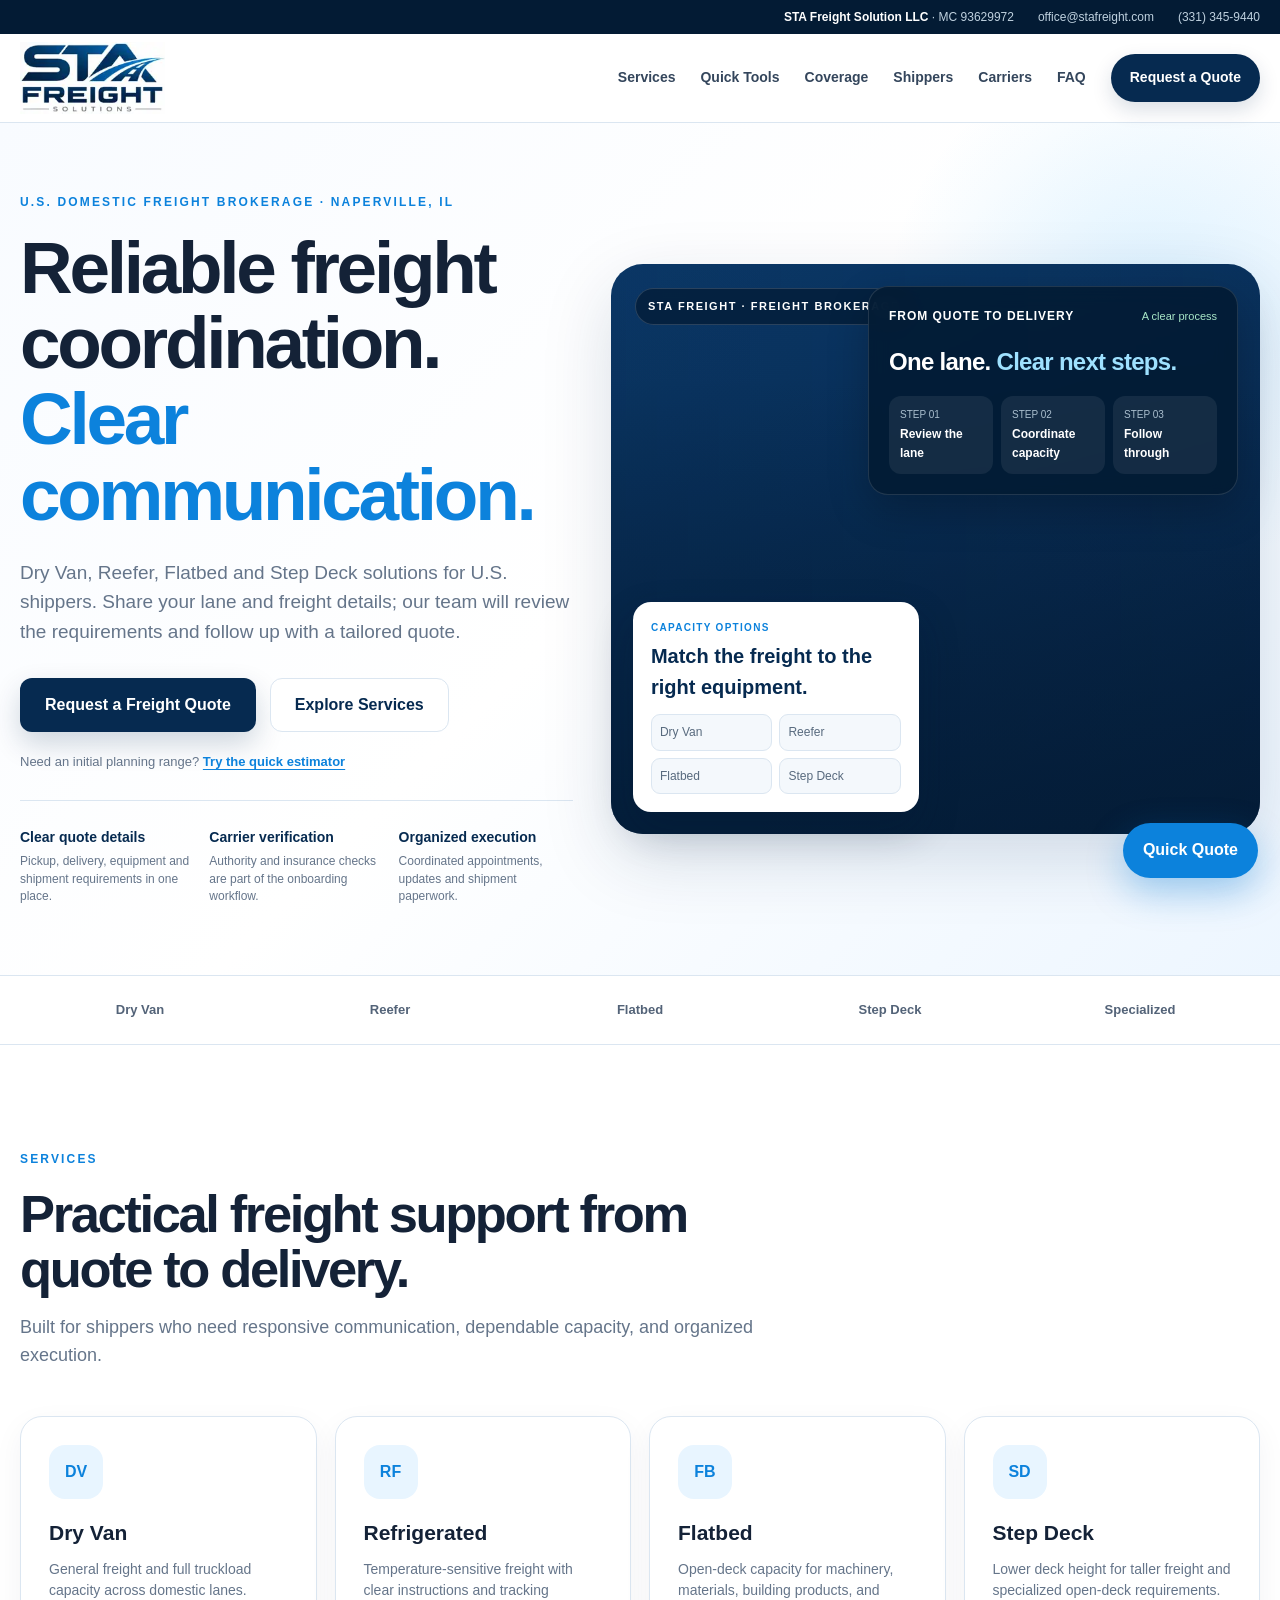
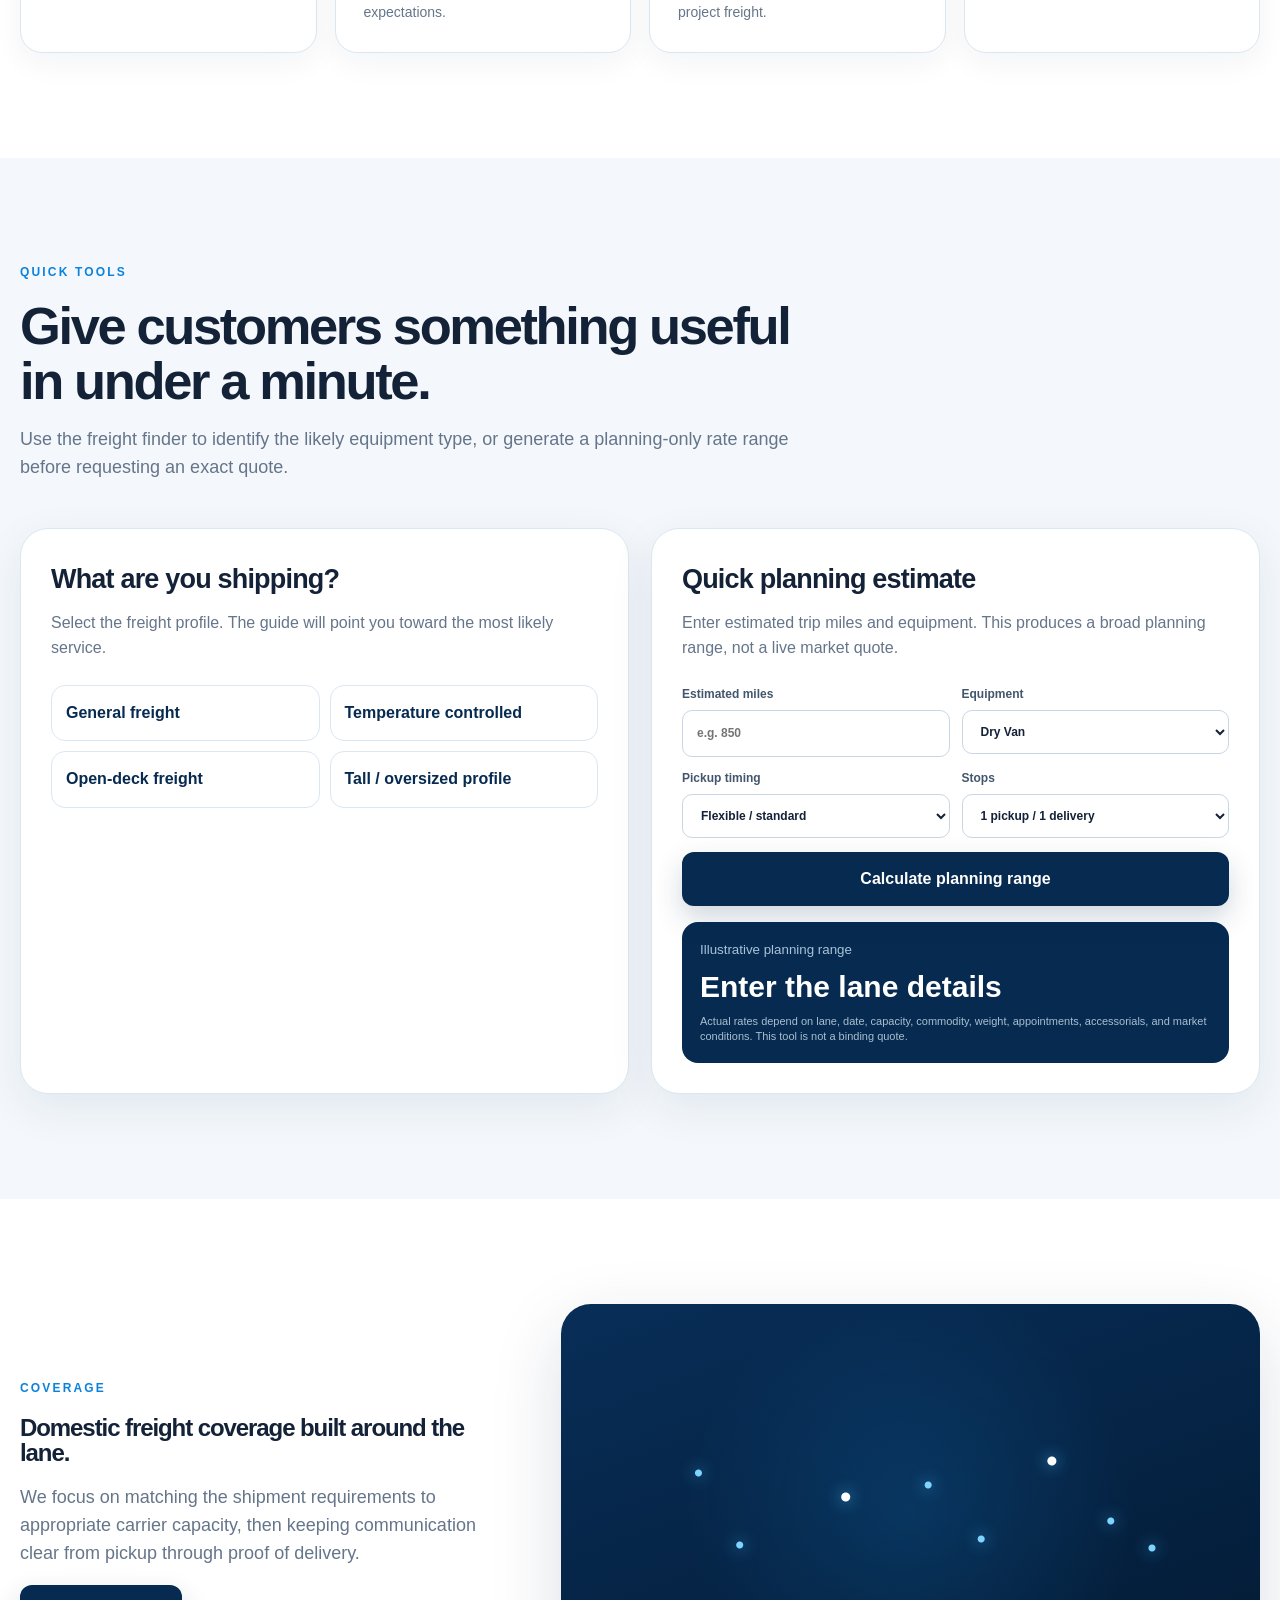
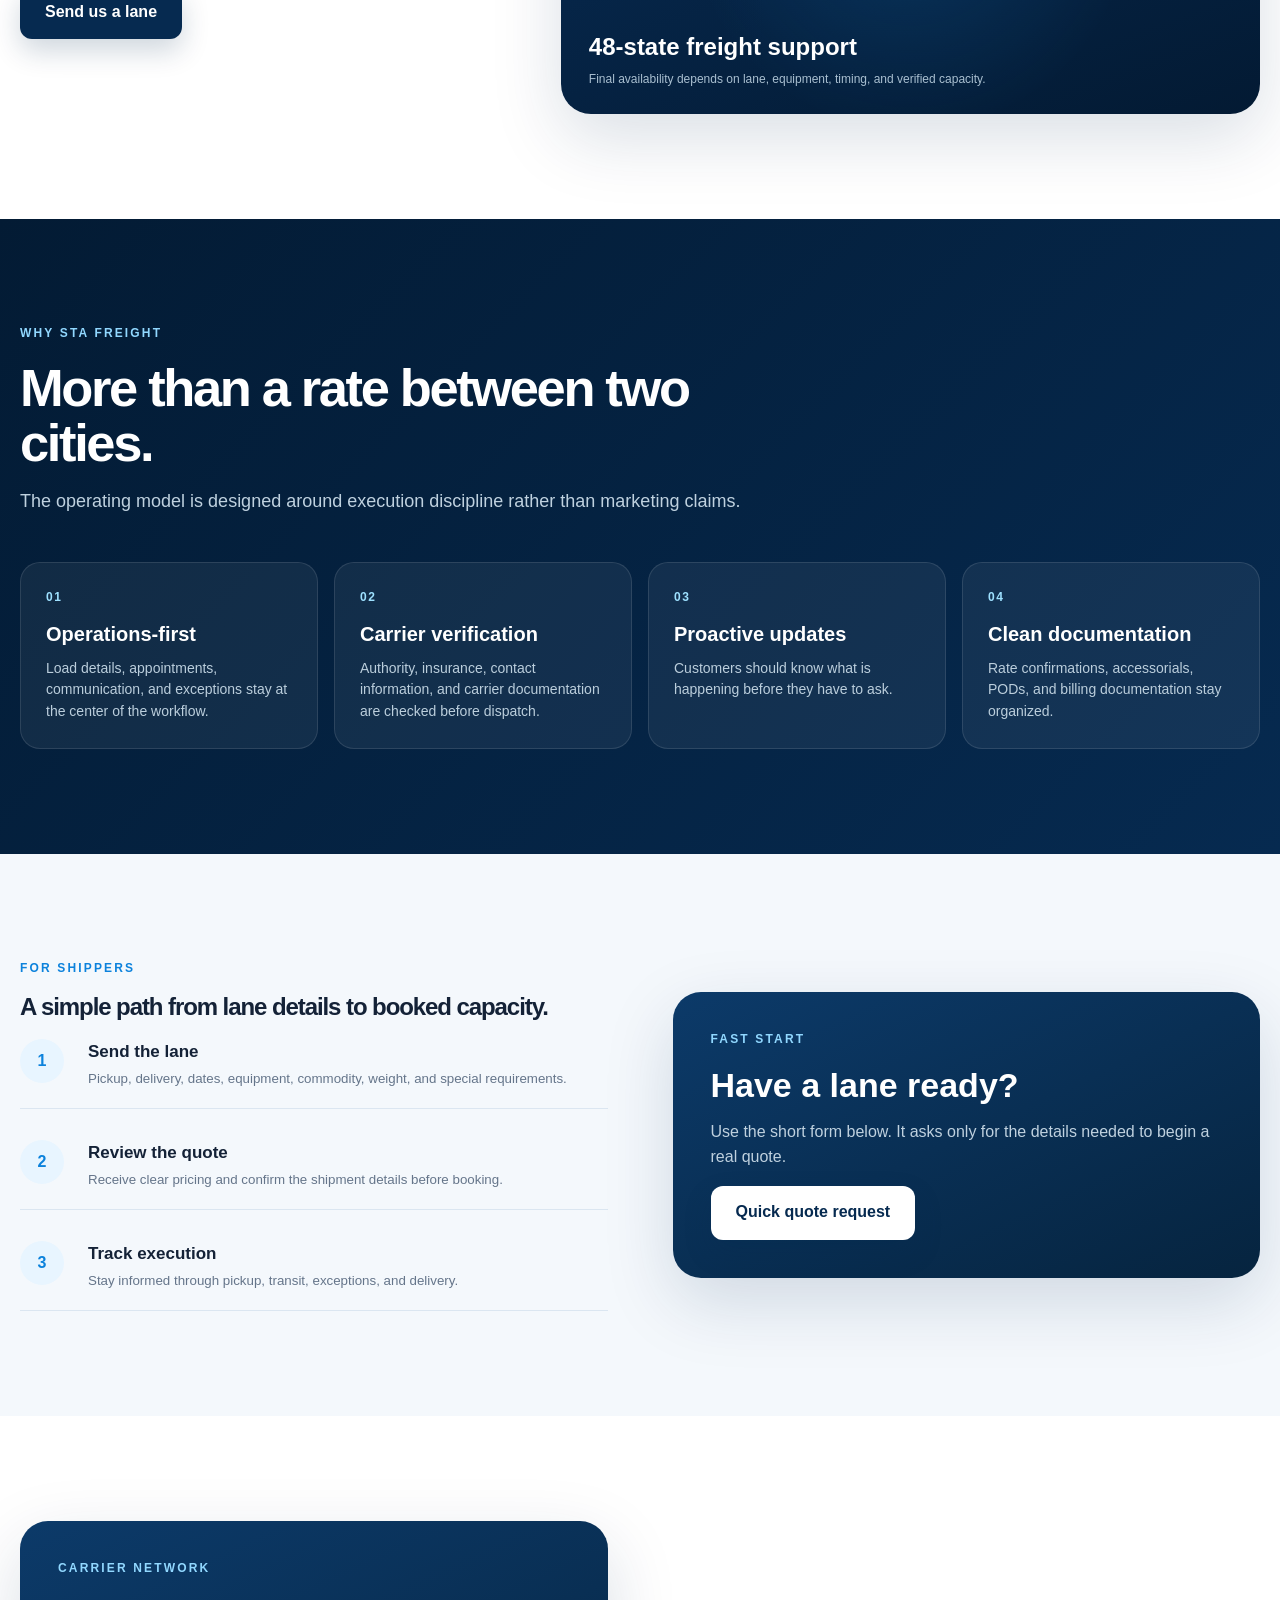
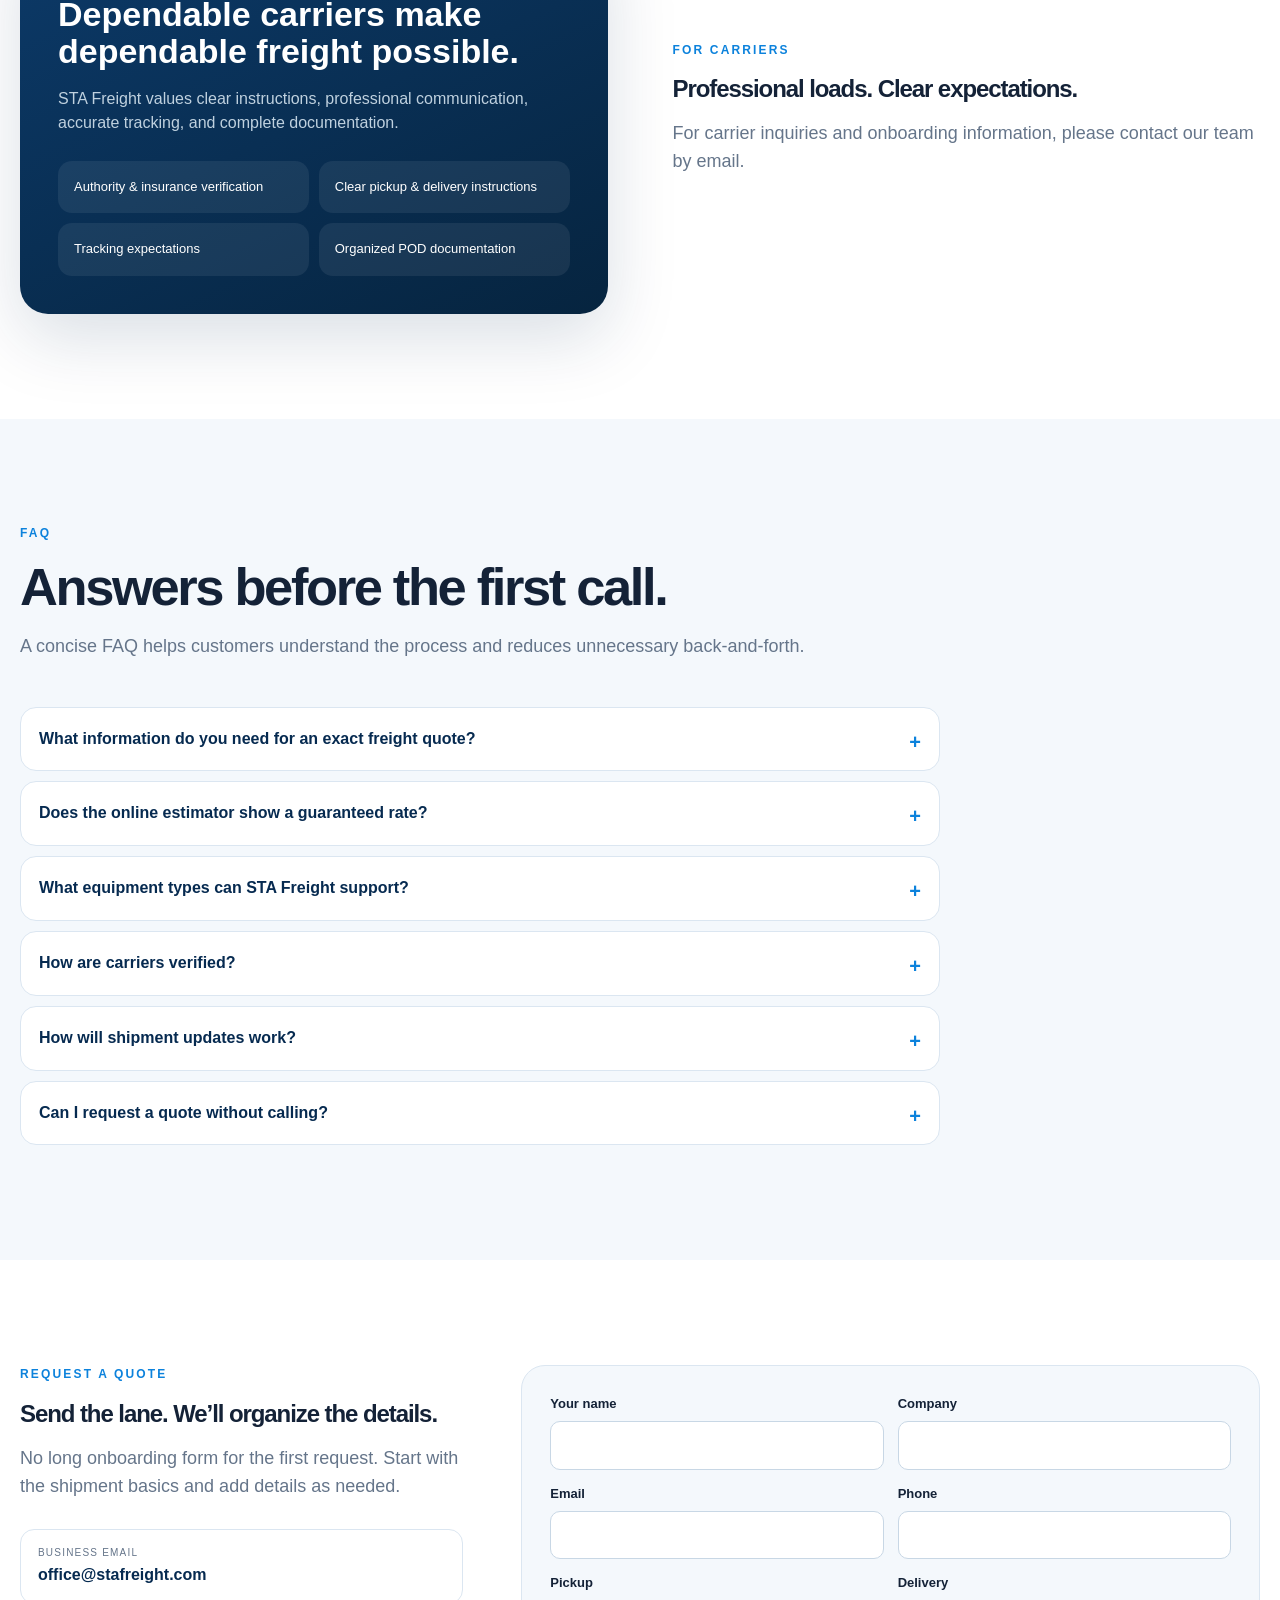
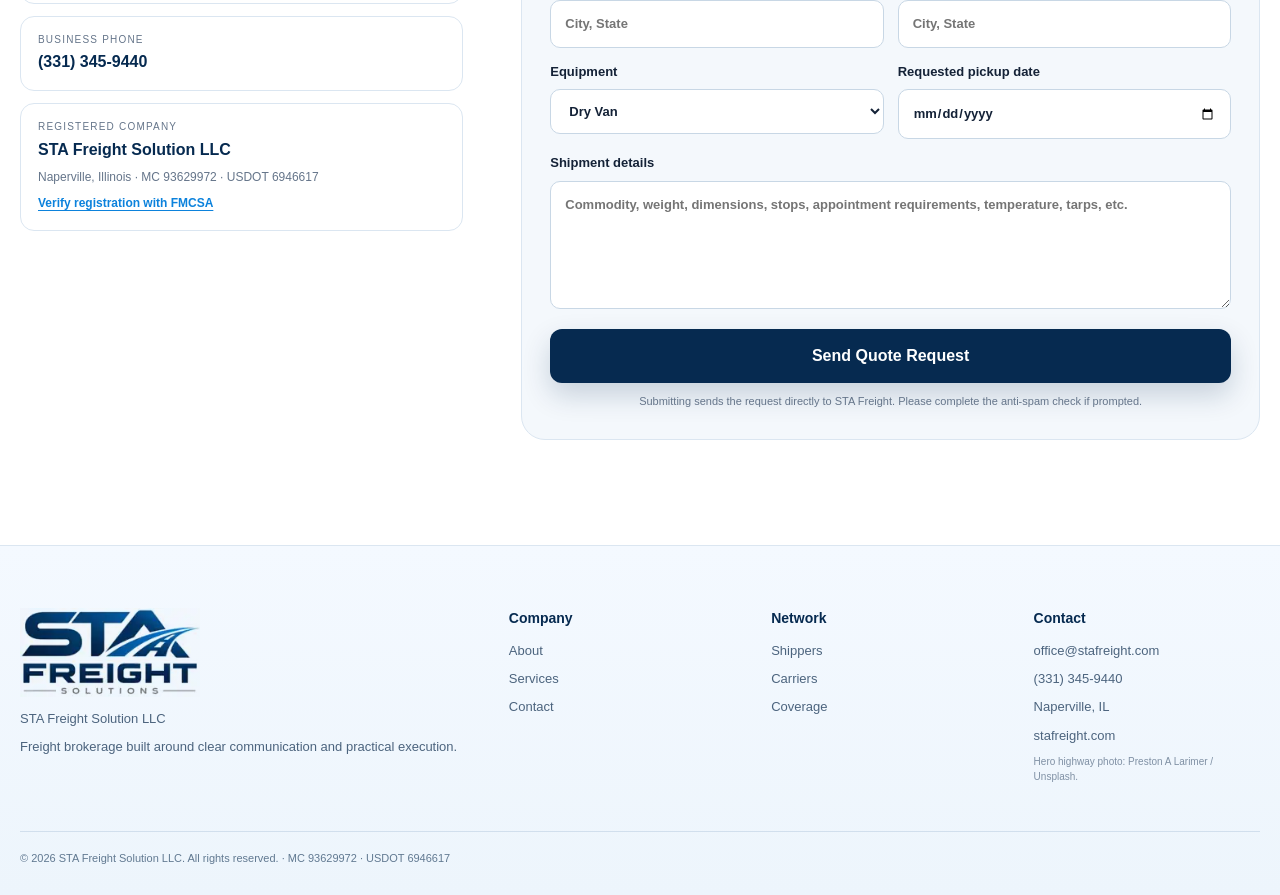
==== commit eb620436: "P1: strengthen shipper conversion, verified business contacts, and manual Quick Quote" ====
--- a/index.html
+++ b/index.html
@@ -10,7 +10,7 @@
 *{box-sizing:border-box}html{scroll-behavior:smooth}body{margin:0;font-family:Inter,Arial,Helvetica,sans-serif;color:var(--ink);background:#fff;line-height:1.55}a{color:inherit;text-decoration:none}button,input,textarea,select{font:inherit}.container{width:min(1240px,calc(100% - 38px));margin:auto}
 .topbar{background:var(--navy2);color:#bfd1df;font-size:12px}.topbar .container{min-height:34px;display:flex;align-items:center;justify-content:flex-end;gap:24px}.topbar b{color:#fff}
 .site-header{position:sticky;top:0;z-index:40;background:rgba(255,255,255,.97);backdrop-filter:blur(14px);border-bottom:1px solid var(--line)}.nav{height:88px;display:flex;align-items:center;justify-content:space-between;gap:28px}.brand{display:flex;align-items:center;gap:12px}.brand-mark{width:54px;height:54px;border-radius:14px;background:linear-gradient(145deg,var(--navy),#0d5c99);display:grid;place-items:center;color:#fff;font-weight:950;letter-spacing:-.08em;box-shadow:0 9px 22px rgba(6,42,80,.2)}.brand-copy strong{display:block;color:var(--navy);font-size:20px;line-height:1}.brand-copy span{display:block;margin-top:5px;font-size:10px;font-weight:850;letter-spacing:.12em;color:var(--muted);text-transform:uppercase}.links{display:flex;align-items:center;gap:25px;color:#34465c;font-size:14px;font-weight:750}.links a:hover{color:var(--blue)}.cta{padding:13px 19px;border-radius:999px;background:var(--navy);color:#fff!important;box-shadow:0 8px 20px rgba(6,42,80,.15)}.menu{display:none;border:0;background:none;padding:8px}.menu span{display:block;width:25px;height:2px;background:var(--navy);margin:5px}
-.hero{position:relative;overflow:hidden;background:linear-gradient(135deg,#f8fbff 0%,#fff 50%,#edf6ff 100%);border-bottom:1px solid var(--line)}.hero:before{content:"";position:absolute;width:560px;height:560px;right:-150px;top:-90px;border-radius:50%;background:radial-gradient(circle,rgba(77,187,255,.18),transparent 67%)}.hero-grid{position:relative;display:grid;grid-template-columns:.92fr 1.08fr;gap:38px;align-items:center;min-height:720px;padding:70px 0}.kicker{font-size:12px;letter-spacing:.18em;font-weight:900;color:var(--blue);margin-bottom:18px}h1,h2{letter-spacing:-.045em;line-height:1.04;margin:0}h1{font-size:clamp(50px,5.7vw,82px);max-width:710px}h1 span{color:var(--blue)}.hero-copy>p{font-size:19px;color:var(--muted);max-width:630px;margin:25px 0 0}.hero-actions{display:flex;gap:14px;flex-wrap:wrap;margin:32px 0 38px}.btn{display:inline-flex;align-items:center;justify-content:center;min-height:54px;padding:0 24px;border-radius:12px;font-weight:850;border:1px solid transparent;cursor:pointer}.btn.primary{background:var(--navy);color:#fff;box-shadow:0 12px 28px rgba(6,42,80,.19)}.btn.secondary{background:#fff;color:var(--navy);border-color:var(--line)}.btn.ghost{background:#eef7ff;color:var(--blue);border-color:#cce9ff}.value-row{display:grid;grid-template-columns:repeat(3,1fr);gap:15px;border-top:1px solid var(--line);padding-top:26px}.value-row strong{display:block;color:var(--navy);font-size:14px;margin-bottom:4px}.value-row span{display:block;color:var(--muted);font-size:12px;line-height:1.45}
+.hero{position:relative;overflow:hidden;background:linear-gradient(135deg,#f8fbff 0%,#fff 50%,#edf6ff 100%);border-bottom:1px solid var(--line)}.hero:before{content:"";position:absolute;width:560px;height:560px;right:-150px;top:-90px;border-radius:50%;background:radial-gradient(circle,rgba(77,187,255,.18),transparent 67%)}.hero-grid{position:relative;display:grid;grid-template-columns:.92fr 1.08fr;gap:38px;align-items:center;min-height:720px;padding:70px 0}.kicker{font-size:12px;letter-spacing:.18em;font-weight:900;color:var(--blue);margin-bottom:18px}h1,h2{letter-spacing:-.045em;line-height:1.04;margin:0}h1{font-size:clamp(50px,5.7vw,82px);max-width:710px}h1 span{color:var(--blue)}.hero-copy>p{font-size:19px;color:var(--muted);max-width:630px;margin:25px 0 0}.hero-actions{display:flex;gap:14px;flex-wrap:wrap;margin:32px 0 20px}.hero-helper{font-size:13px;color:var(--muted);margin:0 0 28px}.hero-helper a{font-weight:800;color:var(--blue);text-decoration:underline;text-underline-offset:3px}.btn{display:inline-flex;align-items:center;justify-content:center;min-height:54px;padding:0 24px;border-radius:12px;font-weight:850;border:1px solid transparent;cursor:pointer}.btn.primary{background:var(--navy);color:#fff;box-shadow:0 12px 28px rgba(6,42,80,.19)}.btn.secondary{background:#fff;color:var(--navy);border-color:var(--line)}.btn.ghost{background:#eef7ff;color:var(--blue);border-color:#cce9ff}.value-row{display:grid;grid-template-columns:repeat(3,1fr);gap:15px;border-top:1px solid var(--line);padding-top:26px}.value-row strong{display:block;color:var(--navy);font-size:14px;margin-bottom:4px}.value-row span{display:block;color:var(--muted);font-size:12px;line-height:1.45}
 .hero-visual{position:relative;height:570px}.photo-card{position:absolute;inset:0;border-radius:32px;overflow:hidden;box-shadow:var(--shadow);background:linear-gradient(90deg,rgba(3,27,52,.10),rgba(3,27,52,.02)),url('https://images.unsplash.com/photo-1720127601642-7c3a7ba88f5f?auto=format&fit=crop&fm=jpg&q=86&w=2200') center/cover no-repeat,linear-gradient(160deg,#0b3b6d,#061f3e)}.photo-card:after{content:"";position:absolute;inset:0;background:linear-gradient(180deg,rgba(3,27,52,.04) 20%,rgba(3,27,52,.72) 100%)}.photo-label{position:absolute;left:24px;top:24px;z-index:3;padding:9px 12px;border-radius:999px;background:rgba(3,27,52,.72);backdrop-filter:blur(8px);color:#fff;border:1px solid rgba(255,255,255,.15);font-size:11px;font-weight:900;letter-spacing:.14em}.load-status{position:absolute;z-index:4;right:22px;top:22px;width:min(370px,73%);padding:20px;border-radius:20px;background:rgba(3,27,52,.9);color:#fff;border:1px solid rgba(255,255,255,.12);box-shadow:0 16px 40px rgba(0,0,0,.22);backdrop-filter:blur(10px)}.load-status .head{display:flex;justify-content:space-between;gap:16px;align-items:center}.live{font-size:11px;color:#a9e7c8}.lane{font-size:24px;font-weight:900;letter-spacing:-.03em;margin:17px 0 12px}.lane span{color:var(--cyan)}.progress{height:5px;border-radius:99px;background:rgba(255,255,255,.14);overflow:hidden}.progress i{display:block;width:62%;height:100%;background:linear-gradient(90deg,var(--blue2),var(--cyan))}.progress-labels{display:flex;justify-content:space-between;font-size:10px;color:#a9bfce;margin-top:8px}.status-grid{display:grid;grid-template-columns:repeat(3,1fr);gap:8px;margin-top:16px}.status-grid div{padding:11px;border-radius:12px;background:rgba(255,255,255,.07)}.status-grid span,.status-grid strong{display:block}.status-grid span{font-size:10px;color:#aabfce}.status-grid strong{font-size:12px;margin-top:3px}.capacity-card{position:absolute;z-index:4;left:22px;bottom:22px;width:286px;background:#fff;border-radius:18px;padding:18px;box-shadow:0 18px 40px rgba(3,27,52,.24)}.capacity-card .tag{font-size:10px;font-weight:900;letter-spacing:.13em;color:var(--blue)}.capacity-card h3{margin:5px 0 11px;font-size:20px;color:var(--navy)}.capacity-list{display:grid;grid-template-columns:1fr 1fr;gap:7px;font-size:12px;color:#586a7e}.capacity-list span{background:var(--soft);border:1px solid var(--line);border-radius:9px;padding:8px}
 .equipment-strip{border-bottom:1px solid var(--line);background:#fff}.equipment-strip .container{display:grid;grid-template-columns:repeat(5,1fr);gap:10px;text-align:center;padding:24px 0;color:#536378;font-size:13px;font-weight:800}.section{padding:105px 0}.soft{background:var(--soft)}.dark{background:linear-gradient(135deg,var(--navy2),var(--navy));color:#fff}.section-title{max-width:800px;margin-bottom:46px}.section-title h2{font-size:clamp(38px,4.1vw,58px)}.section-title p,.lead{color:var(--muted);font-size:18px}.dark .section-title p,.dark .lead{color:#bfd1df}.service-grid{display:grid;grid-template-columns:repeat(4,1fr);gap:18px}.service{padding:28px;background:#fff;border:1px solid var(--line);border-radius:22px;box-shadow:0 10px 30px rgba(6,42,80,.05)}.service-icon{width:54px;height:54px;display:grid;place-items:center;background:#e8f5ff;border-radius:16px;color:var(--blue);font-weight:900;margin-bottom:18px}.service h3{margin:0 0 9px;font-size:21px}.service p{margin:0;color:var(--muted);font-size:14px}
 .interactive-grid{display:grid;grid-template-columns:1fr 1fr;gap:22px;align-items:stretch}.tool-card{background:#fff;border:1px solid var(--line);border-radius:28px;padding:30px;box-shadow:0 14px 45px rgba(6,42,80,.08)}.tool-card h3{font-size:27px;margin:0 0 10px;letter-spacing:-.03em}.tool-card>p{color:var(--muted);margin:0 0 24px}.choice-grid{display:grid;grid-template-columns:repeat(2,1fr);gap:10px}.choice{padding:15px 14px;border:1px solid var(--line);border-radius:14px;background:#fff;text-align:left;font-weight:850;color:var(--navy);cursor:pointer}.choice:hover,.choice.active{border-color:var(--blue);background:#eef8ff;color:var(--blue)}.recommendation{display:none;margin-top:18px;padding:18px;border-radius:16px;background:#f4fbff;border:1px solid #cbeaff}.recommendation.show{display:block}.recommendation strong{display:block;color:var(--navy);font-size:18px}.recommendation span{display:block;color:var(--muted);font-size:13px;margin-top:4px}.field-grid{display:grid;grid-template-columns:1fr 1fr;gap:12px}.field label{display:block;font-size:12px;font-weight:850;color:#43566d}.field input,.field select{width:100%;margin-top:7px;padding:13px 14px;border:1px solid #c8d7e5;border-radius:10px;background:#fff;color:var(--ink);outline:none}.estimate-result{margin-top:16px;padding:18px;border-radius:16px;background:var(--navy);color:#fff}.estimate-result small{display:block;color:#aac3d7}.estimate-result strong{display:block;font-size:30px;margin:3px 0}.estimate-result em{display:block;font-style:normal;font-size:11px;color:#a9bfd0;line-height:1.45}
@@ -21,13 +21,18 @@
 footer{background:linear-gradient(180deg,#f4f9ff 0%,#edf5fc 100%);color:var(--navy);padding:62px 0 28px;border-top:1px solid #dbe6f1}.footer-grid{display:grid;grid-template-columns:2fr 1fr 1fr 1fr;gap:36px}.footer-brand{display:flex;align-items:center;gap:10px;margin-bottom:12px}.footer-brand img{max-width:100%;mix-blend-mode:multiply}.footer-brand .brand-mark{box-shadow:none;background:#fff;color:var(--navy)}footer b{display:block;margin-bottom:12px;color:#062a50;font-size:14px}footer a,footer p,footer span{display:block;color:#4c647e;font-size:13px;margin:8px 0}footer a:hover{color:var(--blue)}.credit{font-size:10px!important;color:#7f90a4!important}.legal{border-top:1px solid #d1dfed;margin-top:38px;padding-top:18px;font-size:11px;color:#617991}
 @media(max-width:1050px){.links{display:none}.menu{display:block}.hero-grid,.coverage-grid,.process-grid,.contact-grid,.interactive-grid{grid-template-columns:1fr}.hero-grid{min-height:auto;padding:54px 0}.hero-visual{height:560px}.service-grid,.why-grid{grid-template-columns:1fr 1fr}.footer-grid{grid-template-columns:1fr 1fr}}
 @media(max-width:700px){.container{width:min(100% - 24px,1240px)}.topbar{display:none}.nav{height:76px}.brand-copy span{display:none}.brand-mark{width:48px;height:48px}.brand-copy strong{font-size:17px}h1{font-size:45px}.hero-copy>p{font-size:17px}.value-row,.service-grid,.why-grid,.footer-grid{grid-template-columns:1fr}.hero-visual{height:600px}.load-status{left:14px;right:14px;top:14px;width:auto}.capacity-card{left:14px;right:14px;bottom:14px;width:auto}.equipment-strip .container{grid-template-columns:1fr 1fr}.form-row,.field-grid,.carrier-points,.choice-grid,.mini-row{grid-template-columns:1fr}.compliance .container{align-items:flex-start;flex-direction:column}.quick-float{right:12px;bottom:12px}}
+.topbar a:hover,.contact-item a:hover{color:var(--blue)}
+.contact-item .company-detail{display:block;color:var(--muted);font-size:12px;letter-spacing:0;text-transform:none;margin-top:5px}
+.contact-item .verify-link{display:inline-block;margin-top:8px;color:var(--blue);font-size:12px;font-weight:800;text-decoration:underline;text-underline-offset:3px}
+.load-status .head b{font-size:12px;letter-spacing:.08em}
+@media(max-width:700px){.hero-helper{margin-bottom:25px}.load-status .status-grid{gap:6px}.load-status .status-grid div{padding:9px}}
 </style>
 </head>
 <body>
-<div class="topbar"><div class="container"><span><b>STA Freight Solutions LLC</b></span><span>info@stafreight.com</span></div></div>
+<div class="topbar"><div class="container"><span><b>STA Freight Solution LLC</b> · MC 93629972</span><a href="mailto:office@stafreight.com">office@stafreight.com</a><a href="tel:+13313459440">(331) 345-9440</a></div></div>
 <header class="site-header"><div class="container nav"><a class="brand" href="#top" aria-label="STA Freight home"><img src="assets/sta-freight-logo.webp" alt="STA Freight Solutions" style="display:block;height:clamp(58px,6vw,72px);width:auto;object-fit:contain"></a><nav class="links"><a href="#services">Services</a><a href="#estimate">Quick Tools</a><a href="#coverage">Coverage</a><a href="#shippers">Shippers</a><a href="#carriers">Carriers</a><a href="#faq">FAQ</a><a href="#contact" class="cta">Request a Quote</a></nav><button class="menu" id="menuButton" aria-label="Open menu"><span></span><span></span><span></span></button></div></header>
 <main id="top">
-<section class="hero"><div class="container hero-grid"><div class="hero-copy"><div class="kicker">FREIGHT BROKERAGE • U.S. DOMESTIC</div><h1>Freight execution with <span>clear communication.</span></h1><p>STA Freight Solutions connects shippers with dependable carrier capacity while keeping rates, pickup, transit, and delivery communication simple and accountable.</p><div class="hero-actions"><a class="btn primary" href="#contact">Request a Quote</a><a class="btn secondary" href="#estimate">Estimate My Load</a></div><div class="value-row"><div><strong>Responsive</strong><span>Fast communication when freight is moving.</span></div><div><strong>Transparent</strong><span>Clear pricing, documents, and status updates.</span></div><div><strong>Operations-first</strong><span>Built around practical freight execution.</span></div></div></div><div class="hero-visual"><div class="photo-card"><div class="photo-label">STA FREIGHT • ROAD FREIGHT</div></div><div class="load-status"><div class="head"><b>Shipment visibility</b><span class="live">● Operations focused</span></div><div class="lane">Pickup <span>→</span> Delivery</div><div class="progress"><i></i></div><div class="progress-labels"><span>Booked</span><span>In transit</span><span>Delivered</span></div><div class="status-grid"><div><span>Communication</span><strong>Proactive</strong></div><div><span>Documents</span><strong>Organized</strong></div><div><span>Exceptions</span><strong>Managed</strong></div></div></div><div class="capacity-card"><div class="tag">CAPACITY OPTIONS</div><h3>Match the freight to the right equipment.</h3><div class="capacity-list"><span>Dry Van</span><span>Reefer</span><span>Flatbed</span><span>Step Deck</span></div></div></div></div></section>
+<section class="hero"><div class="container hero-grid"><div class="hero-copy"><div class="kicker">U.S. DOMESTIC FREIGHT BROKERAGE · NAPERVILLE, IL</div><h1>Reliable freight coordination. <span>Clear communication.</span></h1><p>Dry Van, Reefer, Flatbed and Step Deck solutions for U.S. shippers. Share your lane and freight details; our team will review the requirements and follow up with a tailored quote.</p><div class="hero-actions"><a class="btn primary" href="#contact">Request a Freight Quote</a><a class="btn secondary" href="#services">Explore Services</a></div><div class="hero-helper">Need an initial planning range? <a href="#estimate">Try the quick estimator</a></div><div class="value-row"><div><strong>Clear quote details</strong><span>Pickup, delivery, equipment and shipment requirements in one place.</span></div><div><strong>Carrier verification</strong><span>Authority and insurance checks are part of the onboarding workflow.</span></div><div><strong>Organized execution</strong><span>Coordinated appointments, updates and shipment paperwork.</span></div></div></div><div class="hero-visual"><div class="photo-card"><div class="photo-label">STA FREIGHT · FREIGHT BROKERAGE</div></div><div class="load-status"><div class="head"><b>FROM QUOTE TO DELIVERY</b><span class="live">A clear process</span></div><div class="lane">One lane. <span>Clear next steps.</span></div><div class="status-grid"><div><span>STEP 01</span><strong>Review the lane</strong></div><div><span>STEP 02</span><strong>Coordinate capacity</strong></div><div><span>STEP 03</span><strong>Follow through</strong></div></div></div><div class="capacity-card"><div class="tag">CAPACITY OPTIONS</div><h3>Match the freight to the right equipment.</h3><div class="capacity-list"><span>Dry Van</span><span>Reefer</span><span>Flatbed</span><span>Step Deck</span></div></div></div></div></section>
 <div class="equipment-strip"><div class="container"><span>Dry Van</span><span>Reefer</span><span>Flatbed</span><span>Step Deck</span><span>Specialized</span></div></div>
 <section class="section" id="services"><div class="container"><div class="section-title"><div class="kicker">SERVICES</div><h2>Practical freight support from quote to delivery.</h2><p>Built for shippers who need responsive communication, dependable capacity, and organized execution.</p></div><div class="service-grid"><article class="service"><div class="service-icon">DV</div><h3>Dry Van</h3><p>General freight and full truckload capacity across domestic lanes.</p></article><article class="service"><div class="service-icon">RF</div><h3>Refrigerated</h3><p>Temperature-sensitive freight with clear instructions and tracking expectations.</p></article><article class="service"><div class="service-icon">FB</div><h3>Flatbed</h3><p>Open-deck capacity for machinery, materials, building products, and project freight.</p></article><article class="service"><div class="service-icon">SD</div><h3>Step Deck</h3><p>Lower deck height for taller freight and specialized open-deck requirements.</p></article></div></div></section>
 <section class="section soft" id="estimate"><div class="container"><div class="section-title"><div class="kicker">QUICK TOOLS</div><h2>Give customers something useful in under a minute.</h2><p>Use the freight finder to identify the likely equipment type, or generate a planning-only rate range before requesting an exact quote.</p></div><div class="interactive-grid"><div class="tool-card"><h3>What are you shipping?</h3><p>Select the freight profile. The guide will point you toward the most likely service.</p><div class="choice-grid"><button class="choice" data-rec="Dry Van" data-copy="Best for palletized, boxed, and general freight that does not require temperature control.">General freight</button><button class="choice" data-rec="Reefer" data-copy="Best for food, produce, beverages, pharmaceuticals, and temperature-sensitive freight.">Temperature controlled</button><button class="choice" data-rec="Flatbed" data-copy="Best for machinery, steel, lumber, construction materials, and freight loaded from the side or top.">Open-deck freight</button><button class="choice" data-rec="Step Deck" data-copy="Best for taller open-deck freight that benefits from a lower main deck height.">Tall / oversized profile</button></div><div class="recommendation" id="recommendation"><strong id="recTitle"></strong><span id="recCopy"></span><a class="btn ghost" href="#contact" style="margin-top:14px">Build my quote request</a></div></div><div class="tool-card"><h3>Quick planning estimate</h3><p>Enter estimated trip miles and equipment. This produces a broad planning range, not a live market quote.</p><div class="field-grid"><div class="field"><label>Estimated miles<input id="miles" type="number" min="1" placeholder="e.g. 850"></label></div><div class="field"><label>Equipment<select id="equipment"><option value="dry">Dry Van</option><option value="reefer">Reefer</option><option value="flatbed">Flatbed</option><option value="stepdeck">Step Deck</option></select></label></div><div class="field"><label>Pickup timing<select id="urgency"><option value="normal">Flexible / standard</option><option value="soon">Within 48 hours</option><option value="urgent">Same / next day</option></select></label></div><div class="field"><label>Stops<select id="stops"><option value="1">1 pickup / 1 delivery</option><option value="2">1 extra stop</option><option value="3">2 extra stops</option></select></label></div></div><button class="btn primary" id="estimateBtn" type="button" style="margin-top:14px;width:100%">Calculate planning range</button><div class="estimate-result" id="estimateResult"><small>Illustrative planning range</small><strong>Enter the lane details</strong><em>Actual rates depend on lane, date, capacity, commodity, weight, appointments, accessorials, and market conditions. This tool is not a binding quote.</em></div></div></div></div></section>
@@ -36,12 +41,12 @@
 <section class="section soft" id="shippers"><div class="container process-grid"><div><div class="kicker">FOR SHIPPERS</div><h2>A simple path from lane details to booked capacity.</h2><div class="steps"><div class="step"><div class="step-no">1</div><div><b>Send the lane</b><small>Pickup, delivery, dates, equipment, commodity, weight, and special requirements.</small></div></div><div class="step"><div class="step-no">2</div><div><b>Review the quote</b><small>Receive clear pricing and confirm the shipment details before booking.</small></div></div><div class="step"><div class="step-no">3</div><div><b>Track execution</b><small>Stay informed through pickup, transit, exceptions, and delivery.</small></div></div></div></div><div class="carrier-panel"><div class="kicker" style="color:#91d8ff">FAST START</div><h3>Have a lane ready?</h3><p>Use the short form below. It asks only for the details needed to begin a real quote.</p><button class="btn primary" type="button" onclick="openQuickQuote()" style="background:#fff;color:#062a50">Quick quote request</button></div></div></section>
 <section class="section" id="carriers"><div class="container process-grid"><div class="carrier-panel"><div class="kicker" style="color:#91d8ff">CARRIER NETWORK</div><h3>Dependable carriers make dependable freight possible.</h3><p>STA Freight values clear instructions, professional communication, accurate tracking, and complete documentation.</p><div class="carrier-points"><div>Authority & insurance verification</div><div>Clear pickup & delivery instructions</div><div>Tracking expectations</div><div>Organized POD documentation</div></div></div><div><div class="kicker">FOR CARRIERS</div><h2>Professional loads. Clear expectations.</h2><p class="lead">For carrier inquiries and onboarding information, please contact our team by email.</p></div></div></section>
 <section class="section soft" id="faq"><div class="container"><div class="section-title"><div class="kicker">FAQ</div><h2>Answers before the first call.</h2><p>A concise FAQ helps customers understand the process and reduces unnecessary back-and-forth.</p></div><div class="faq"><details><summary>What information do you need for an exact freight quote?</summary><p>Pickup and delivery locations, requested dates, equipment type, commodity, weight, dimensions when relevant, number of stops, and any appointment or special handling requirements.</p></details><details><summary>Does the online estimator show a guaranteed rate?</summary><p>No. It is a broad planning tool only. Final freight pricing depends on the actual lane, date, capacity, commodity, weight, appointments, and market conditions.</p></details><details><summary>What equipment types can STA Freight support?</summary><p>The site is structured around dry van, refrigerated, flatbed, step deck, and specialized freight needs, subject to verified carrier availability.</p></details><details><summary>How are carriers verified?</summary><p>Before dispatch, carrier authority, insurance, identity/contact details, and required documentation should be checked as part of the onboarding and load-booking process.</p></details><details><summary>How will shipment updates work?</summary><p>The goal is proactive communication through booking, pickup, transit, exceptions, delivery, and final documentation so customers do not have to chase basic status information.</p></details><details><summary>Can I request a quote without calling?</summary><p>Yes. Use the short quote form or the Quick Quote button. The forms submit your shipment details online for review by the STA Freight team.</p></details></div></div></section>
-<section class="section" id="contact"><div class="container contact-grid"><div><div class="kicker">REQUEST A QUOTE</div><h2>Send the lane. We’ll organize the details.</h2><p class="lead">No long onboarding form for the first request. Start with the shipment basics and add details as needed.</p><div class="contact-list"><div class="contact-item"><span>Email</span><strong>info@stafreight.com</strong></div><div class="contact-item"><span>Website</span><strong>stafreight.com</strong></div></div></div><form class="quote-form" id="quoteForm" action="https://formsubmit.co/office@stafreight.com" method="POST"><input type="hidden" name="_subject" value="STA Freight | New Request a Quote"><input type="hidden" name="_next" value="https://stafreight.com/thank-you.html"><input type="hidden" name="_template" value="table"><input type="hidden" name="_autoresponse" value="Thank you for contacting STA Freight Solutions. We received your freight quote request and will review the details. Our team will follow up using the contact information you provided."><input type="text" name="_honey" autocomplete="off" tabindex="-1" aria-hidden="true" style="display:none"><div class="form-row"><label>Your name<input name="name" required></label><label>Company<input name="company"></label></div><div class="form-row"><label>Email<input name="email" type="email" required></label><label>Phone<input name="phone" type="tel"></label></div><div class="form-row"><label>Pickup<input name="pickup" placeholder="City, State" required></label><label>Delivery<input name="delivery" placeholder="City, State" required></label></div><div class="form-row"><label>Equipment<select name="equipment"><option>Dry Van</option><option>Reefer</option><option>Flatbed</option><option>Step Deck</option><option>Specialized / Not sure</option></select></label><label>Requested pickup date<input name="date" type="date"></label></div><label>Shipment details<textarea name="details" rows="5" placeholder="Commodity, weight, dimensions, stops, appointment requirements, temperature, tarps, etc."></textarea></label><button class="btn primary" type="submit" style="width:100%">Send Quote Request</button><p class="note-small">Submitting sends the request directly to STA Freight. Please complete the anti-spam check if prompted.</p></form></div></section>
+<section class="section" id="contact"><div class="container contact-grid"><div><div class="kicker">REQUEST A QUOTE</div><h2>Send the lane. We’ll organize the details.</h2><p class="lead">No long onboarding form for the first request. Start with the shipment basics and add details as needed.</p><div class="contact-list"><div class="contact-item"><span>Business email</span><strong><a href="mailto:office@stafreight.com">office@stafreight.com</a></strong></div><div class="contact-item"><span>Business phone</span><strong><a href="tel:+13313459440">(331) 345-9440</a></strong></div><div class="contact-item"><span>Registered company</span><strong>STA Freight Solution LLC</strong><span class="company-detail">Naperville, Illinois · MC 93629972 · USDOT 6946617</span><a class="verify-link" href="https://li-public.fmcsa.dot.gov/LIVIEW/pkg_carrquery.prc_carrlist" target="_blank" rel="noopener noreferrer">Verify registration with FMCSA</a></div></div></div><form class="quote-form" id="quoteForm" action="https://formsubmit.co/office@stafreight.com" method="POST"><input type="hidden" name="_subject" value="STA Freight | New Request a Quote"><input type="hidden" name="_next" value="https://stafreight.com/thank-you.html"><input type="hidden" name="_template" value="table"><input type="hidden" name="_autoresponse" value="Thank you for contacting STA Freight Solutions. We received your freight quote request and will review the details. Our team will follow up using the contact information you provided."><input type="text" name="_honey" autocomplete="off" tabindex="-1" aria-hidden="true" style="display:none"><div class="form-row"><label>Your name<input name="name" required></label><label>Company<input name="company"></label></div><div class="form-row"><label>Email<input name="email" type="email" required></label><label>Phone<input name="phone" type="tel"></label></div><div class="form-row"><label>Pickup<input name="pickup" placeholder="City, State" required></label><label>Delivery<input name="delivery" placeholder="City, State" required></label></div><div class="form-row"><label>Equipment<select name="equipment"><option>Dry Van</option><option>Reefer</option><option>Flatbed</option><option>Step Deck</option><option>Specialized / Not sure</option></select></label><label>Requested pickup date<input name="date" type="date"></label></div><label>Shipment details<textarea name="details" rows="5" placeholder="Commodity, weight, dimensions, stops, appointment requirements, temperature, tarps, etc."></textarea></label><button class="btn primary" type="submit" style="width:100%">Send Quote Request</button><p class="note-small">Submitting sends the request directly to STA Freight. Please complete the anti-spam check if prompted.</p></form></div></section>
 
 </main>
 <button class="quick-float" type="button" onclick="openQuickQuote()">Quick Quote</button>
 <div class="modal" id="quickModal" aria-hidden="true"><div class="modal-card"><button class="close-modal" type="button" onclick="closeQuickQuote()" aria-label="Close">×</button><h3>Quick quote request</h3><p>Send the essential lane details. We will follow up with your quote.</p><form class="mini-form" id="miniForm" action="https://formsubmit.co/office@stafreight.com" method="POST"><input type="hidden" name="_subject" value="STA Freight | New Quick Quote Request"><input type="hidden" name="_next" value="https://stafreight.com/thank-you.html"><input type="hidden" name="_template" value="table"><input type="hidden" name="_autoresponse" value="Thank you for contacting STA Freight Solutions. We received your freight quote request and will review the details. Our team will follow up using the contact information you provided."><input type="text" name="_honey" autocomplete="off" tabindex="-1" aria-hidden="true" style="display:none"><div class="mini-row"><input name="pickup" placeholder="Pickup: City, State" required><input name="delivery" placeholder="Delivery: City, State" required></div><div class="mini-row"><select name="equipment"><option>Dry Van</option><option>Reefer</option><option>Flatbed</option><option>Step Deck</option><option>Not sure</option></select><input name="date" type="date"></div><div class="mini-row"><input name="email" type="email" placeholder="Your email" required><input name="phone" type="tel" placeholder="Phone (optional)"></div><button class="btn primary" type="submit">Send Quote Request</button></form><p class="note-small">Submitting sends the request directly to STA Freight. Complete the anti-spam check if prompted.</p></div></div>
-<footer><div class="container footer-grid"><div><div class="footer-brand"><img src="assets/sta-freight-logo.webp" alt="STA Freight Solutions" style="display:block;width:180px;height:auto;background:#fff"></div><p>STA Freight Solutions LLC</p><p>Freight brokerage built around clear communication and practical execution.</p></div><div><b>Company</b><a href="#about">About</a><a href="#services">Services</a><a href="#contact">Contact</a></div><div><b>Network</b><a href="#shippers">Shippers</a><a href="#carriers">Carriers</a><a href="#coverage">Coverage</a></div><div><b>Contact</b><span>info@stafreight.com</span><span>stafreight.com</span><p class="credit">Hero highway photo: Preston A Larimer / Unsplash.</p></div></div><div class="container legal">© 2026 STA Freight Solutions LLC. All rights reserved.</div></footer>
+<footer><div class="container footer-grid"><div><div class="footer-brand"><img src="assets/sta-freight-logo.webp" alt="STA Freight Solutions" style="display:block;width:180px;height:auto;background:#fff"></div><p>STA Freight Solution LLC</p><p>Freight brokerage built around clear communication and practical execution.</p></div><div><b>Company</b><a href="#about">About</a><a href="#services">Services</a><a href="#contact">Contact</a></div><div><b>Network</b><a href="#shippers">Shippers</a><a href="#carriers">Carriers</a><a href="#coverage">Coverage</a></div><div><b>Contact</b><a href="mailto:office@stafreight.com">office@stafreight.com</a><a href="tel:+13313459440">(331) 345-9440</a><span>Naperville, IL</span><span>stafreight.com</span><p class="credit">Hero highway photo: Preston A Larimer / Unsplash.</p></div></div><div class="container legal">© 2026 STA Freight Solution LLC. All rights reserved. · MC 93629972 · USDOT 6946617</div></footer>
 <script>
 const menu=document.getElementById('menuButton');menu?.addEventListener('click',()=>{const nav=document.querySelector('.links');if(getComputedStyle(nav).display==='none'){nav.style.display='flex';nav.style.position='absolute';nav.style.top='76px';nav.style.left='12px';nav.style.right='12px';nav.style.flexDirection='column';nav.style.alignItems='stretch';nav.style.gap='0';nav.style.padding='14px';nav.style.background='#fff';nav.style.border='1px solid #dbe6f1';nav.style.borderRadius='18px';nav.style.boxShadow='0 20px 50px rgba(6,42,80,.15)'}else{nav.removeAttribute('style')}});
 
@@ -50,7 +55,7 @@
 const rates={dry:[2.20,3.00],reefer:[2.50,3.40],flatbed:[2.60,3.60],stepdeck:[2.80,3.90]};document.getElementById('estimateBtn').addEventListener('click',()=>{const miles=Number(document.getElementById('miles').value);const equipment=document.getElementById('equipment').value;const urgency=document.getElementById('urgency').value;const stops=Number(document.getElementById('stops').value);const box=document.getElementById('estimateResult');if(!miles||miles<1){box.querySelector('strong').textContent='Enter valid miles';return}let [low,high]=rates[equipment];if(urgency==='soon'){low*=1.08;high*=1.12}else if(urgency==='urgent'){low*=1.16;high*=1.24}const extras=Math.max(0,stops-1)*175;const lowTotal=Math.round((miles*low+extras)/50)*50;const highTotal=Math.round((miles*high+extras)/50)*50;box.querySelector('strong').textContent=`$${lowTotal.toLocaleString()} – $${highTotal.toLocaleString()}`;box.querySelector('small').textContent='Illustrative planning range';box.querySelector('em').textContent='Not a live market rate or binding quote. Final price depends on exact lane, date, capacity, commodity, weight, appointments, accessorials, and market conditions.'});
 
 function openQuickQuote(){const m=document.getElementById('quickModal');m.classList.add('show');m.setAttribute('aria-hidden','false')}function closeQuickQuote(){const m=document.getElementById('quickModal');m.classList.remove('show');m.setAttribute('aria-hidden','true')}window.openQuickQuote=openQuickQuote;window.closeQuickQuote=closeQuickQuote;document.getElementById('quickModal').addEventListener('click',e=>{if(e.target.id==='quickModal')closeQuickQuote()});document.addEventListener('keydown',e=>{if(e.key==='Escape')closeQuickQuote()});
-let promptShown=false;function maybePrompt(){if(promptShown)return;const pct=(window.scrollY+window.innerHeight)/document.documentElement.scrollHeight;if(pct>.48){promptShown=true;openQuickQuote();window.removeEventListener('scroll',maybePrompt)}}window.addEventListener('scroll',maybePrompt,{passive:true});setTimeout(()=>{if(!promptShown){promptShown=true;openQuickQuote();window.removeEventListener('scroll',maybePrompt)}},22000);
+// Quick Quote opens only on explicit visitor action; no automatic modal.
 </script>
 </body>
 </html>
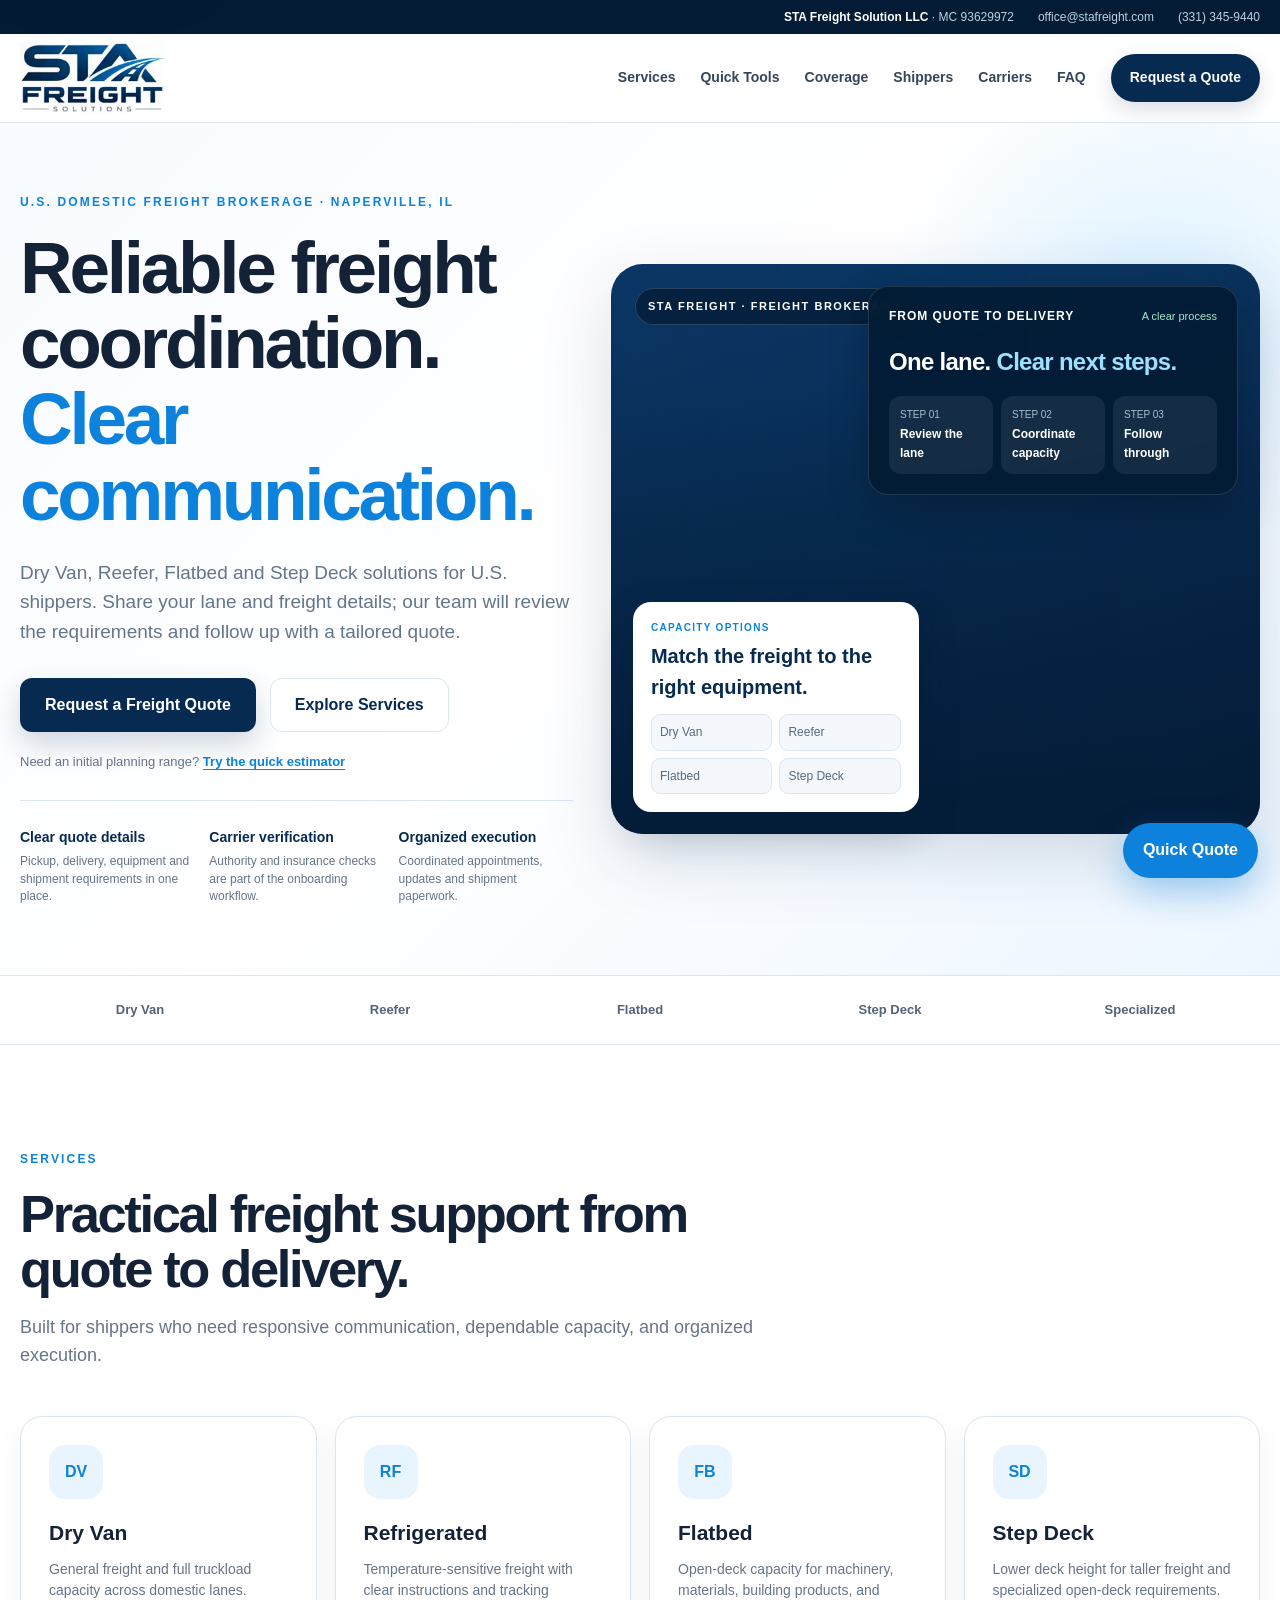
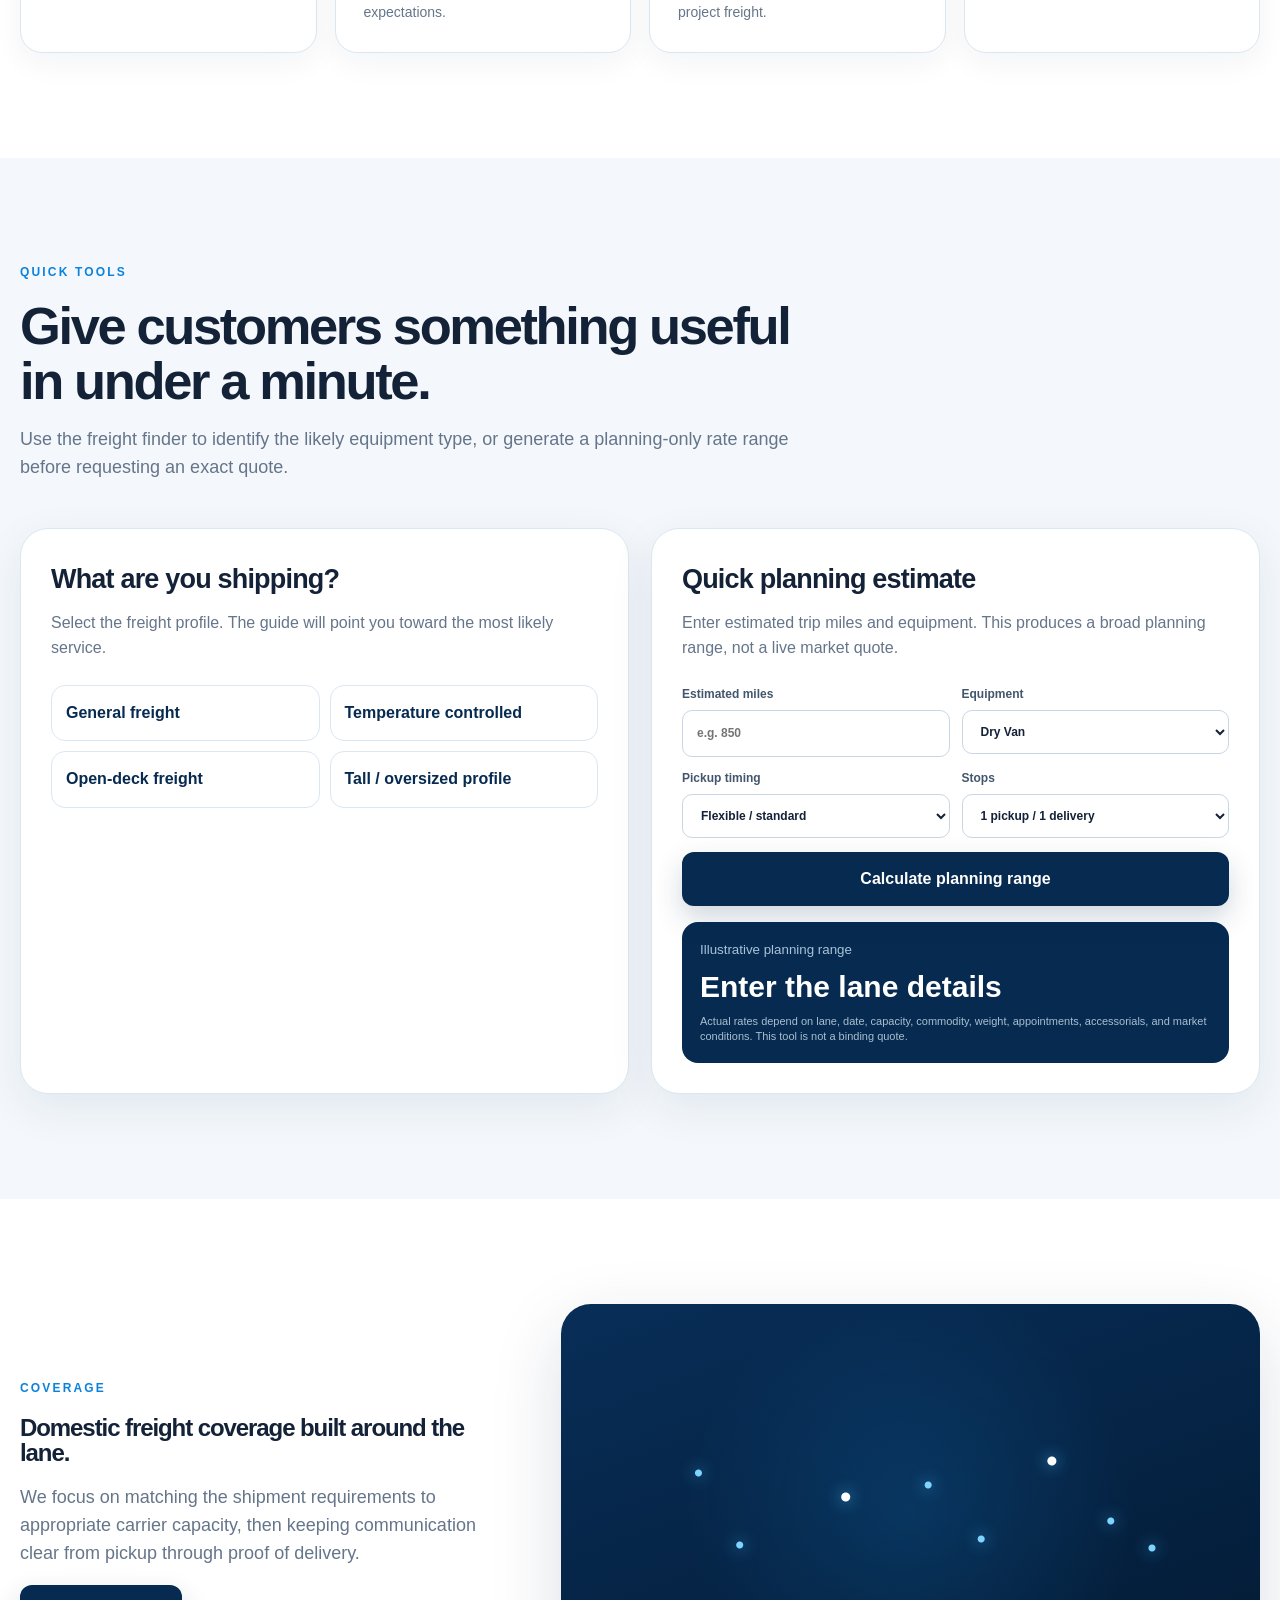
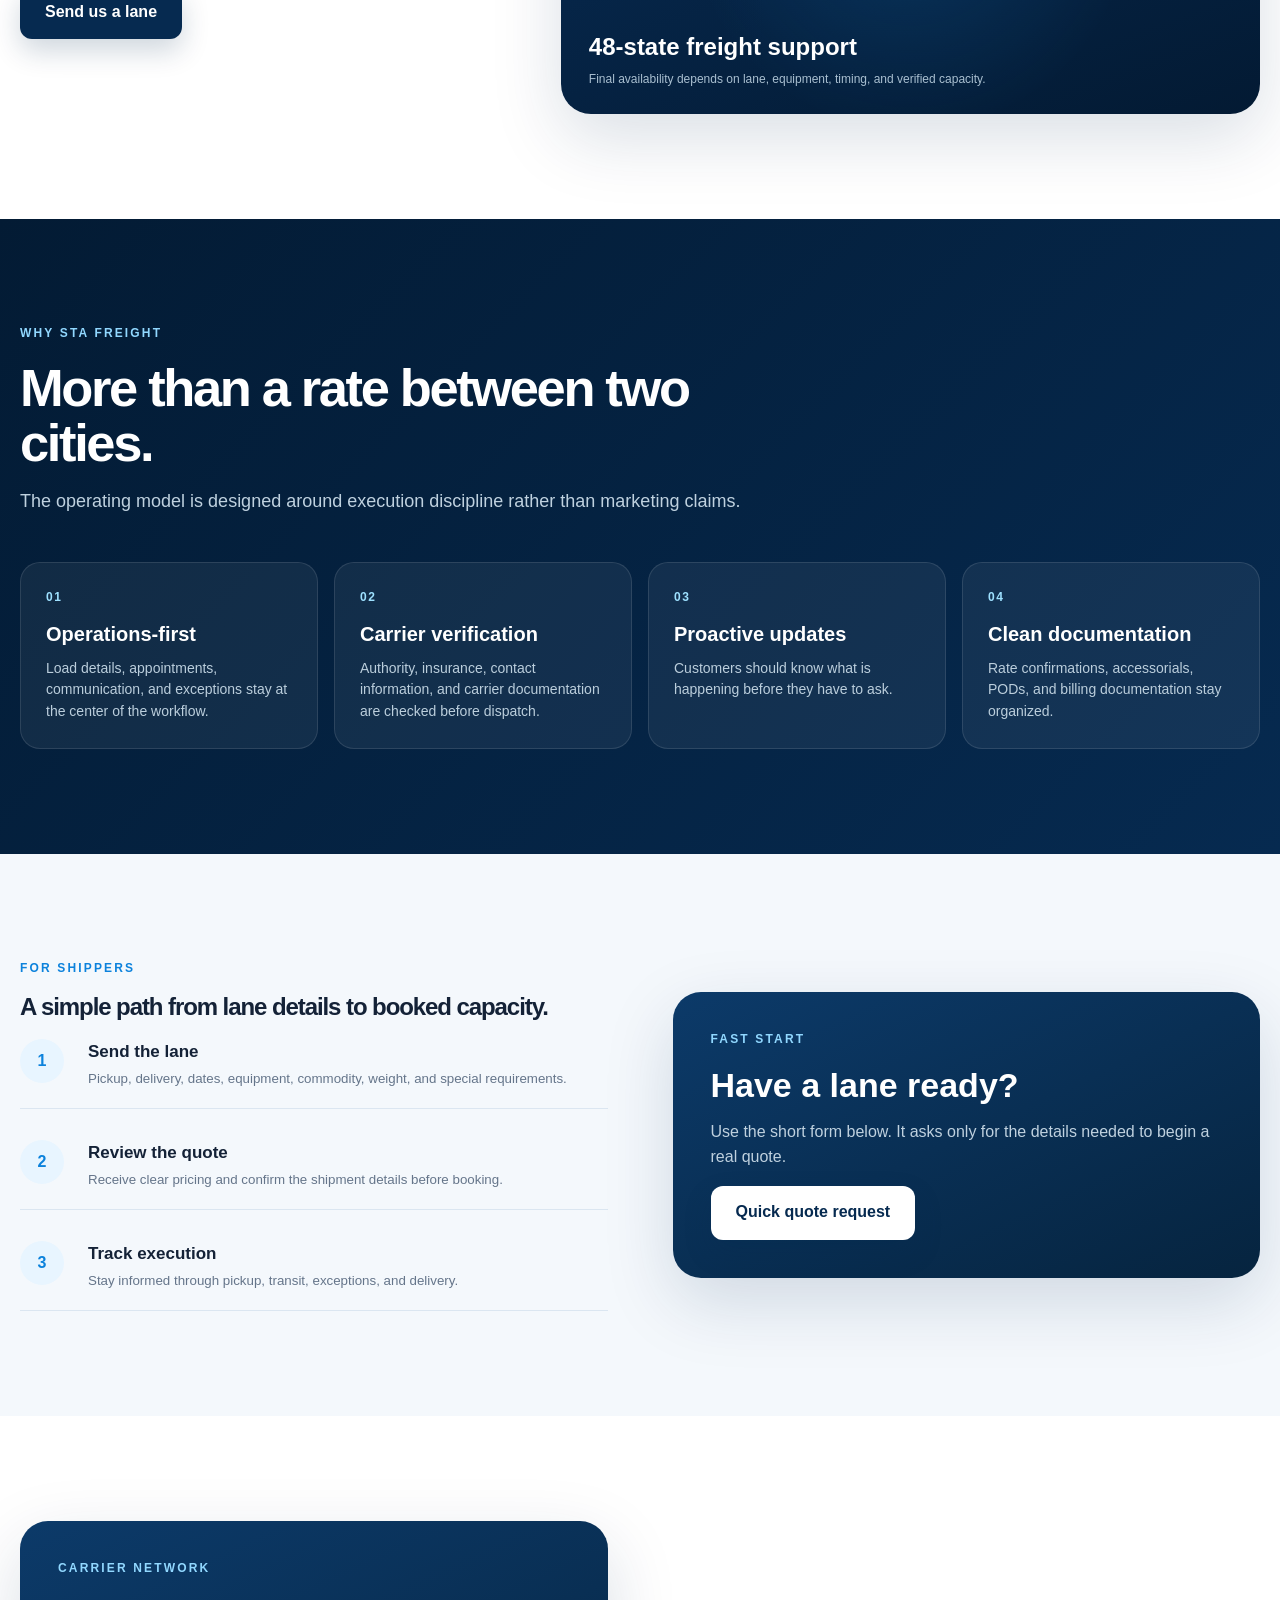
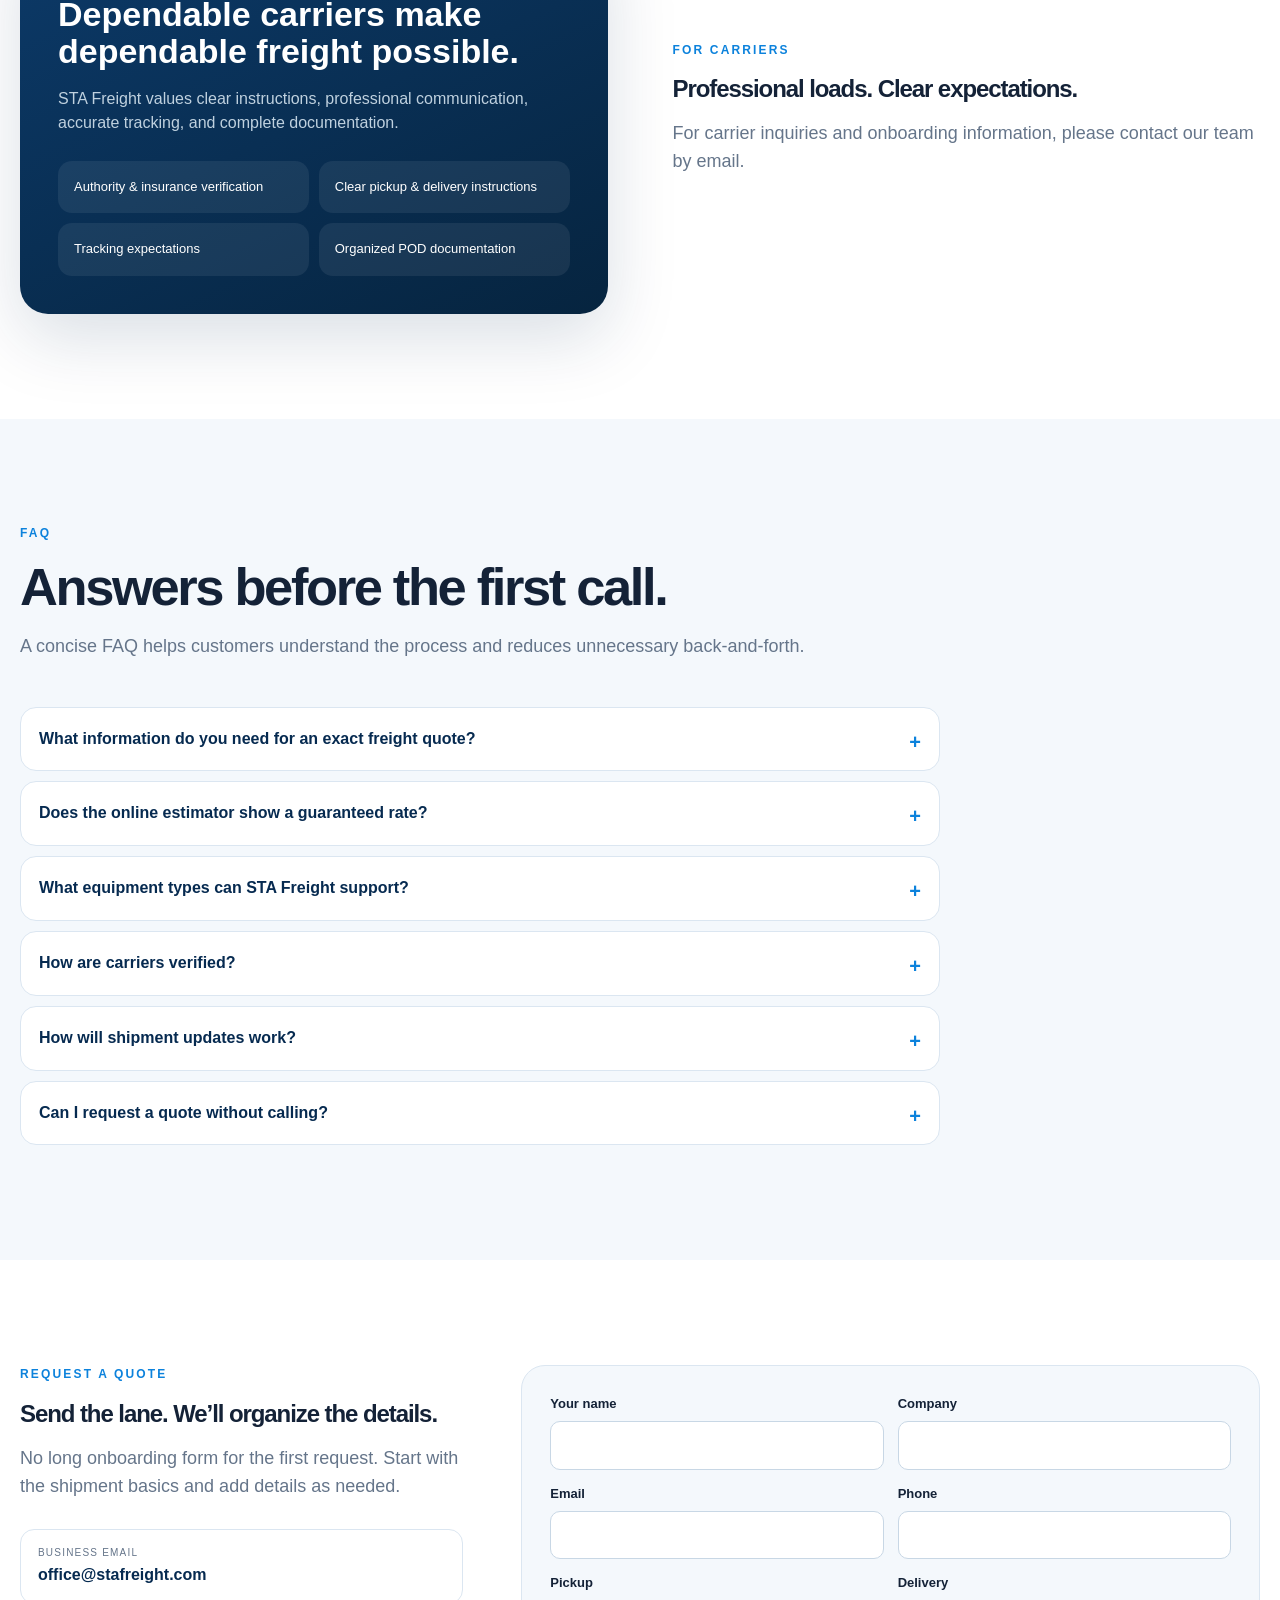
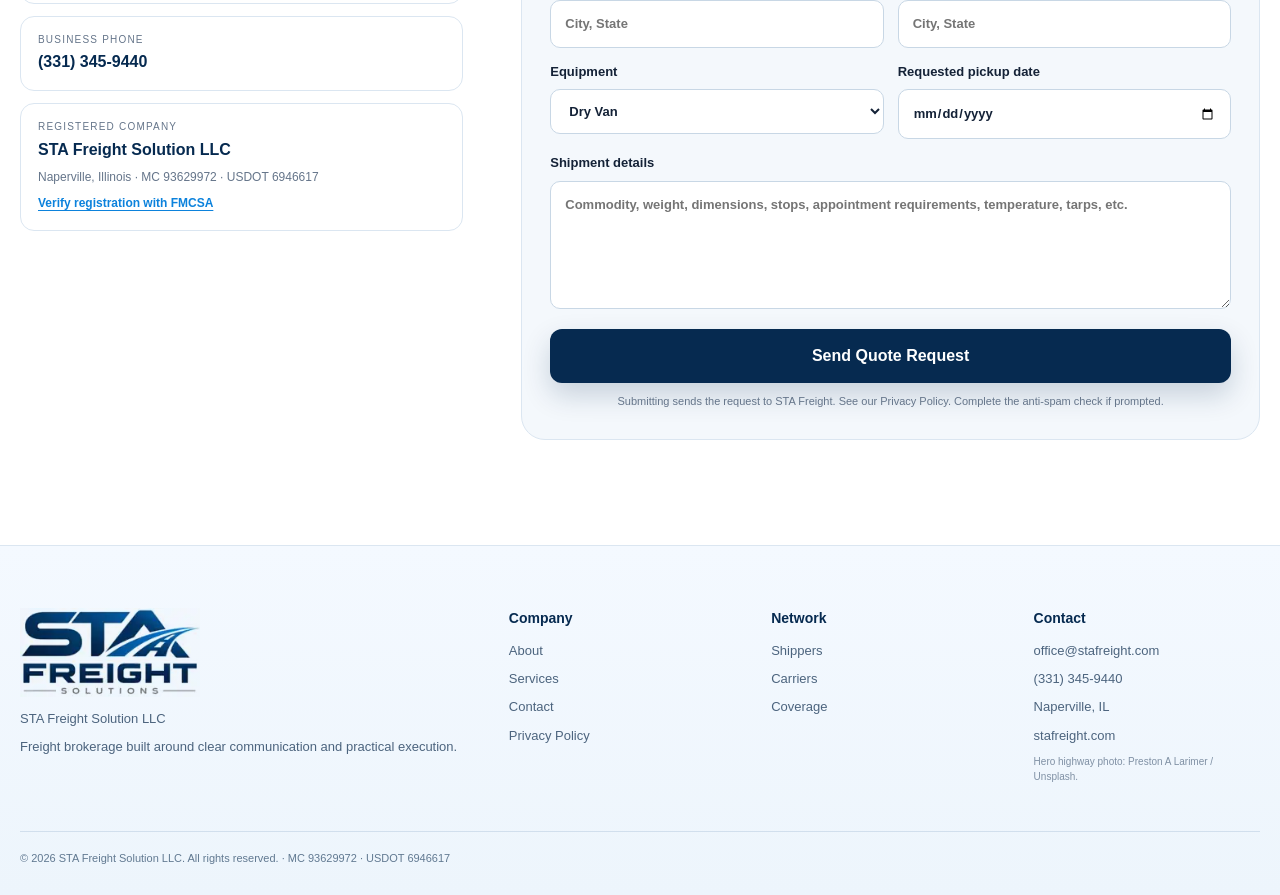
==== commit 31755fbe: "P2: responsive mobile, accessible menus/forms, SEO metadata, optimized images" ====
--- a/index.html
+++ b/index.html
@@ -4,6 +4,60 @@
 <meta charset="utf-8">
 <meta name="viewport" content="width=device-width,initial-scale=1">
 <title>STA Freight Solutions | Freight Brokerage</title>
+<meta name="robots" content="index, follow">
+<link rel="canonical" href="https://stafreight.com/">
+<link rel="icon" type="image/webp" href="https://stafreight.com/assets/sta-freight-logo.webp">
+<meta name="theme-color" content="#062a50">
+<meta property="og:type" content="website">
+<meta property="og:site_name" content="STA Freight Solutions">
+<meta property="og:title" content="STA Freight Solutions | Freight Brokerage">
+<meta property="og:description" content="Freight brokerage services for U.S. shippers. Request a tailored quote for dry van, reefer, flatbed or step deck freight.">
+<meta property="og:url" content="https://stafreight.com/">
+<meta property="og:image" content="https://images.unsplash.com/photo-1720127601642-7c3a7ba88f5f?auto=format&amp;fit=crop&amp;w=1440&amp;q=72">
+<meta property="og:image:alt" content="Highway freight transportation representing STA Freight Solutions">
+<meta name="twitter:card" content="summary_large_image">
+<meta name="twitter:title" content="STA Freight Solutions | Freight Brokerage">
+<meta name="twitter:description" content="Practical U.S. freight brokerage services and shipment quotes.">
+<meta name="twitter:image" content="https://images.unsplash.com/photo-1720127601642-7c3a7ba88f5f?auto=format&amp;fit=crop&amp;w=1440&amp;q=72">
+<link rel="preconnect" href="https://images.unsplash.com" crossorigin>
+<link rel="preload" as="image" href="https://images.unsplash.com/photo-1720127601642-7c3a7ba88f5f?auto=format&amp;fit=crop&amp;w=1440&amp;q=72" media="(min-width: 701px)" fetchpriority="high">
+<link rel="preload" as="image" href="https://images.unsplash.com/photo-1720127601642-7c3a7ba88f5f?auto=format&amp;fit=crop&amp;w=850&amp;q=68" media="(max-width: 700px)" fetchpriority="high">
+<script type="application/ld+json">
+{
+  "@context": "https://schema.org",
+  "@type": "Organization",
+  "name": "STA Freight Solution LLC",
+  "alternateName": "STA Freight Solutions",
+  "url": "https://stafreight.com/",
+  "logo": "https://stafreight.com/assets/sta-freight-logo.webp",
+  "email": "office@stafreight.com",
+  "telephone": "+1-331-345-9440",
+  "address": {
+    "@type": "PostalAddress",
+    "addressLocality": "Naperville",
+    "addressRegion": "IL",
+    "addressCountry": "US"
+  },
+  "contactPoint": {
+    "@type": "ContactPoint",
+    "contactType": "sales and freight quotes",
+    "email": "office@stafreight.com",
+    "telephone": "+1-331-345-9440"
+  },
+  "identifier": [
+    {
+      "@type": "PropertyValue",
+      "propertyID": "USDOT",
+      "value": "6946617"
+    },
+    {
+      "@type": "PropertyValue",
+      "propertyID": "MC",
+      "value": "93629972"
+    }
+  ]
+}
+</script>
 <meta name="description" content="STA Freight Solutions connects shippers with dependable carrier capacity through clear communication, practical execution and responsive freight support.">
 <style>
 :root{--navy:#062a50;--navy2:#031b34;--blue:#0c82dc;--blue2:#4dbbff;--cyan:#9ee1ff;--ink:#142237;--muted:#65758a;--line:#dbe6f1;--soft:#f4f8fc;--white:#fff;--green:#168a61;--shadow:0 24px 70px rgba(6,42,80,.15)}
@@ -11,7 +65,7 @@
 .topbar{background:var(--navy2);color:#bfd1df;font-size:12px}.topbar .container{min-height:34px;display:flex;align-items:center;justify-content:flex-end;gap:24px}.topbar b{color:#fff}
 .site-header{position:sticky;top:0;z-index:40;background:rgba(255,255,255,.97);backdrop-filter:blur(14px);border-bottom:1px solid var(--line)}.nav{height:88px;display:flex;align-items:center;justify-content:space-between;gap:28px}.brand{display:flex;align-items:center;gap:12px}.brand-mark{width:54px;height:54px;border-radius:14px;background:linear-gradient(145deg,var(--navy),#0d5c99);display:grid;place-items:center;color:#fff;font-weight:950;letter-spacing:-.08em;box-shadow:0 9px 22px rgba(6,42,80,.2)}.brand-copy strong{display:block;color:var(--navy);font-size:20px;line-height:1}.brand-copy span{display:block;margin-top:5px;font-size:10px;font-weight:850;letter-spacing:.12em;color:var(--muted);text-transform:uppercase}.links{display:flex;align-items:center;gap:25px;color:#34465c;font-size:14px;font-weight:750}.links a:hover{color:var(--blue)}.cta{padding:13px 19px;border-radius:999px;background:var(--navy);color:#fff!important;box-shadow:0 8px 20px rgba(6,42,80,.15)}.menu{display:none;border:0;background:none;padding:8px}.menu span{display:block;width:25px;height:2px;background:var(--navy);margin:5px}
 .hero{position:relative;overflow:hidden;background:linear-gradient(135deg,#f8fbff 0%,#fff 50%,#edf6ff 100%);border-bottom:1px solid var(--line)}.hero:before{content:"";position:absolute;width:560px;height:560px;right:-150px;top:-90px;border-radius:50%;background:radial-gradient(circle,rgba(77,187,255,.18),transparent 67%)}.hero-grid{position:relative;display:grid;grid-template-columns:.92fr 1.08fr;gap:38px;align-items:center;min-height:720px;padding:70px 0}.kicker{font-size:12px;letter-spacing:.18em;font-weight:900;color:var(--blue);margin-bottom:18px}h1,h2{letter-spacing:-.045em;line-height:1.04;margin:0}h1{font-size:clamp(50px,5.7vw,82px);max-width:710px}h1 span{color:var(--blue)}.hero-copy>p{font-size:19px;color:var(--muted);max-width:630px;margin:25px 0 0}.hero-actions{display:flex;gap:14px;flex-wrap:wrap;margin:32px 0 20px}.hero-helper{font-size:13px;color:var(--muted);margin:0 0 28px}.hero-helper a{font-weight:800;color:var(--blue);text-decoration:underline;text-underline-offset:3px}.btn{display:inline-flex;align-items:center;justify-content:center;min-height:54px;padding:0 24px;border-radius:12px;font-weight:850;border:1px solid transparent;cursor:pointer}.btn.primary{background:var(--navy);color:#fff;box-shadow:0 12px 28px rgba(6,42,80,.19)}.btn.secondary{background:#fff;color:var(--navy);border-color:var(--line)}.btn.ghost{background:#eef7ff;color:var(--blue);border-color:#cce9ff}.value-row{display:grid;grid-template-columns:repeat(3,1fr);gap:15px;border-top:1px solid var(--line);padding-top:26px}.value-row strong{display:block;color:var(--navy);font-size:14px;margin-bottom:4px}.value-row span{display:block;color:var(--muted);font-size:12px;line-height:1.45}
-.hero-visual{position:relative;height:570px}.photo-card{position:absolute;inset:0;border-radius:32px;overflow:hidden;box-shadow:var(--shadow);background:linear-gradient(90deg,rgba(3,27,52,.10),rgba(3,27,52,.02)),url('https://images.unsplash.com/photo-1720127601642-7c3a7ba88f5f?auto=format&fit=crop&fm=jpg&q=86&w=2200') center/cover no-repeat,linear-gradient(160deg,#0b3b6d,#061f3e)}.photo-card:after{content:"";position:absolute;inset:0;background:linear-gradient(180deg,rgba(3,27,52,.04) 20%,rgba(3,27,52,.72) 100%)}.photo-label{position:absolute;left:24px;top:24px;z-index:3;padding:9px 12px;border-radius:999px;background:rgba(3,27,52,.72);backdrop-filter:blur(8px);color:#fff;border:1px solid rgba(255,255,255,.15);font-size:11px;font-weight:900;letter-spacing:.14em}.load-status{position:absolute;z-index:4;right:22px;top:22px;width:min(370px,73%);padding:20px;border-radius:20px;background:rgba(3,27,52,.9);color:#fff;border:1px solid rgba(255,255,255,.12);box-shadow:0 16px 40px rgba(0,0,0,.22);backdrop-filter:blur(10px)}.load-status .head{display:flex;justify-content:space-between;gap:16px;align-items:center}.live{font-size:11px;color:#a9e7c8}.lane{font-size:24px;font-weight:900;letter-spacing:-.03em;margin:17px 0 12px}.lane span{color:var(--cyan)}.progress{height:5px;border-radius:99px;background:rgba(255,255,255,.14);overflow:hidden}.progress i{display:block;width:62%;height:100%;background:linear-gradient(90deg,var(--blue2),var(--cyan))}.progress-labels{display:flex;justify-content:space-between;font-size:10px;color:#a9bfce;margin-top:8px}.status-grid{display:grid;grid-template-columns:repeat(3,1fr);gap:8px;margin-top:16px}.status-grid div{padding:11px;border-radius:12px;background:rgba(255,255,255,.07)}.status-grid span,.status-grid strong{display:block}.status-grid span{font-size:10px;color:#aabfce}.status-grid strong{font-size:12px;margin-top:3px}.capacity-card{position:absolute;z-index:4;left:22px;bottom:22px;width:286px;background:#fff;border-radius:18px;padding:18px;box-shadow:0 18px 40px rgba(3,27,52,.24)}.capacity-card .tag{font-size:10px;font-weight:900;letter-spacing:.13em;color:var(--blue)}.capacity-card h3{margin:5px 0 11px;font-size:20px;color:var(--navy)}.capacity-list{display:grid;grid-template-columns:1fr 1fr;gap:7px;font-size:12px;color:#586a7e}.capacity-list span{background:var(--soft);border:1px solid var(--line);border-radius:9px;padding:8px}
+.hero-visual{position:relative;height:570px}.photo-card{position:absolute;inset:0;border-radius:32px;overflow:hidden;box-shadow:var(--shadow);background:linear-gradient(90deg,rgba(3,27,52,.10),rgba(3,27,52,.02)),url('https://images.unsplash.com/photo-1720127601642-7c3a7ba88f5f?auto=format&fit=crop&w=1440&q=72') center/cover no-repeat,linear-gradient(160deg,#0b3b6d,#061f3e)}.photo-card:after{content:"";position:absolute;inset:0;background:linear-gradient(180deg,rgba(3,27,52,.04) 20%,rgba(3,27,52,.72) 100%)}.photo-label{position:absolute;left:24px;top:24px;z-index:3;padding:9px 12px;border-radius:999px;background:rgba(3,27,52,.72);backdrop-filter:blur(8px);color:#fff;border:1px solid rgba(255,255,255,.15);font-size:11px;font-weight:900;letter-spacing:.14em}.load-status{position:absolute;z-index:4;right:22px;top:22px;width:min(370px,73%);padding:20px;border-radius:20px;background:rgba(3,27,52,.9);color:#fff;border:1px solid rgba(255,255,255,.12);box-shadow:0 16px 40px rgba(0,0,0,.22);backdrop-filter:blur(10px)}.load-status .head{display:flex;justify-content:space-between;gap:16px;align-items:center}.live{font-size:11px;color:#a9e7c8}.lane{font-size:24px;font-weight:900;letter-spacing:-.03em;margin:17px 0 12px}.lane span{color:var(--cyan)}.progress{height:5px;border-radius:99px;background:rgba(255,255,255,.14);overflow:hidden}.progress i{display:block;width:62%;height:100%;background:linear-gradient(90deg,var(--blue2),var(--cyan))}.progress-labels{display:flex;justify-content:space-between;font-size:10px;color:#a9bfce;margin-top:8px}.status-grid{display:grid;grid-template-columns:repeat(3,1fr);gap:8px;margin-top:16px}.status-grid div{padding:11px;border-radius:12px;background:rgba(255,255,255,.07)}.status-grid span,.status-grid strong{display:block}.status-grid span{font-size:10px;color:#aabfce}.status-grid strong{font-size:12px;margin-top:3px}.capacity-card{position:absolute;z-index:4;left:22px;bottom:22px;width:286px;background:#fff;border-radius:18px;padding:18px;box-shadow:0 18px 40px rgba(3,27,52,.24)}.capacity-card .tag{font-size:10px;font-weight:900;letter-spacing:.13em;color:var(--blue)}.capacity-card h3{margin:5px 0 11px;font-size:20px;color:var(--navy)}.capacity-list{display:grid;grid-template-columns:1fr 1fr;gap:7px;font-size:12px;color:#586a7e}.capacity-list span{background:var(--soft);border:1px solid var(--line);border-radius:9px;padding:8px}
 .equipment-strip{border-bottom:1px solid var(--line);background:#fff}.equipment-strip .container{display:grid;grid-template-columns:repeat(5,1fr);gap:10px;text-align:center;padding:24px 0;color:#536378;font-size:13px;font-weight:800}.section{padding:105px 0}.soft{background:var(--soft)}.dark{background:linear-gradient(135deg,var(--navy2),var(--navy));color:#fff}.section-title{max-width:800px;margin-bottom:46px}.section-title h2{font-size:clamp(38px,4.1vw,58px)}.section-title p,.lead{color:var(--muted);font-size:18px}.dark .section-title p,.dark .lead{color:#bfd1df}.service-grid{display:grid;grid-template-columns:repeat(4,1fr);gap:18px}.service{padding:28px;background:#fff;border:1px solid var(--line);border-radius:22px;box-shadow:0 10px 30px rgba(6,42,80,.05)}.service-icon{width:54px;height:54px;display:grid;place-items:center;background:#e8f5ff;border-radius:16px;color:var(--blue);font-weight:900;margin-bottom:18px}.service h3{margin:0 0 9px;font-size:21px}.service p{margin:0;color:var(--muted);font-size:14px}
 .interactive-grid{display:grid;grid-template-columns:1fr 1fr;gap:22px;align-items:stretch}.tool-card{background:#fff;border:1px solid var(--line);border-radius:28px;padding:30px;box-shadow:0 14px 45px rgba(6,42,80,.08)}.tool-card h3{font-size:27px;margin:0 0 10px;letter-spacing:-.03em}.tool-card>p{color:var(--muted);margin:0 0 24px}.choice-grid{display:grid;grid-template-columns:repeat(2,1fr);gap:10px}.choice{padding:15px 14px;border:1px solid var(--line);border-radius:14px;background:#fff;text-align:left;font-weight:850;color:var(--navy);cursor:pointer}.choice:hover,.choice.active{border-color:var(--blue);background:#eef8ff;color:var(--blue)}.recommendation{display:none;margin-top:18px;padding:18px;border-radius:16px;background:#f4fbff;border:1px solid #cbeaff}.recommendation.show{display:block}.recommendation strong{display:block;color:var(--navy);font-size:18px}.recommendation span{display:block;color:var(--muted);font-size:13px;margin-top:4px}.field-grid{display:grid;grid-template-columns:1fr 1fr;gap:12px}.field label{display:block;font-size:12px;font-weight:850;color:#43566d}.field input,.field select{width:100%;margin-top:7px;padding:13px 14px;border:1px solid #c8d7e5;border-radius:10px;background:#fff;color:var(--ink);outline:none}.estimate-result{margin-top:16px;padding:18px;border-radius:16px;background:var(--navy);color:#fff}.estimate-result small{display:block;color:#aac3d7}.estimate-result strong{display:block;font-size:30px;margin:3px 0}.estimate-result em{display:block;font-style:normal;font-size:11px;color:#a9bfd0;line-height:1.45}
 .coverage-grid{display:grid;grid-template-columns:.82fr 1.18fr;gap:55px;align-items:center}.map-card{position:relative;min-height:410px;border-radius:30px;overflow:hidden;background:radial-gradient(circle at 50% 50%,rgba(24,149,235,.16),transparent 55%),linear-gradient(160deg,#082e58,#031a33);box-shadow:var(--shadow)}.map-dots{position:absolute;inset:55px}.map-dots:before{content:"";position:absolute;inset:0;background:radial-gradient(circle at 14% 38%,#7ed4ff 0 3px,transparent 4px),radial-gradient(circle at 21% 62%,#7ed4ff 0 3px,transparent 4px),radial-gradient(circle at 39% 46%,#fff 0 4px,transparent 5px),radial-gradient(circle at 53% 42%,#7ed4ff 0 3px,transparent 4px),radial-gradient(circle at 62% 60%,#7ed4ff 0 3px,transparent 4px),radial-gradient(circle at 74% 34%,#fff 0 4px,transparent 5px),radial-gradient(circle at 84% 54%,#7ed4ff 0 3px,transparent 4px),radial-gradient(circle at 91% 63%,#7ed4ff 0 3px,transparent 4px);filter:drop-shadow(0 0 8px #42baff)}.map-caption{position:absolute;left:28px;bottom:24px;color:#fff}.map-caption b{display:block;font-size:24px}.map-caption span{font-size:12px;color:#a9bfd0}.why-grid{display:grid;grid-template-columns:repeat(4,1fr);gap:16px}.why{padding:25px;border-radius:20px;border:1px solid rgba(255,255,255,.11);background:rgba(255,255,255,.06)}.why .num{font-size:12px;color:var(--cyan);font-weight:900;letter-spacing:.13em}.why h3{margin:12px 0 8px;font-size:20px}.why p{margin:0;color:#bbcedc;font-size:14px}.process-grid{display:grid;grid-template-columns:1fr 1fr;gap:65px;align-items:center}.steps{display:grid;gap:12px}.step{display:grid;grid-template-columns:52px 1fr;gap:16px;align-items:start;padding:19px 0;border-bottom:1px solid var(--line)}.step-no{width:44px;height:44px;border-radius:50%;display:grid;place-items:center;background:#e8f5ff;color:var(--blue);font-weight:900}.step b{display:block;font-size:17px}.step small{display:block;color:var(--muted);margin-top:3px}.carrier-panel{padding:38px;border-radius:28px;background:linear-gradient(155deg,#0c3a69,#06243f);color:#fff;box-shadow:var(--shadow)}.carrier-panel h3{font-size:34px;line-height:1.1;margin:10px 0 13px}.carrier-panel p{color:#bfd1df}.carrier-points{display:grid;grid-template-columns:1fr 1fr;gap:10px;margin-top:25px}.carrier-points div{padding:16px;border-radius:14px;background:rgba(255,255,255,.07);font-size:13px}
@@ -26,35 +80,145 @@
 .contact-item .verify-link{display:inline-block;margin-top:8px;color:var(--blue);font-size:12px;font-weight:800;text-decoration:underline;text-underline-offset:3px}
 .load-status .head b{font-size:12px;letter-spacing:.08em}
 @media(max-width:700px){.hero-helper{margin-bottom:25px}.load-status .status-grid{gap:6px}.load-status .status-grid div{padding:9px}}
+
+/* P2: responsive layout, keyboard access and touch-friendly controls */
+html{scroll-padding-top:100px}
+section[id],main[id]{scroll-margin-top:100px}
+.skip-link{position:fixed;top:-100px;left:14px;z-index:120;background:#fff;color:var(--navy);padding:10px 16px;border-radius:8px;box-shadow:var(--shadow)}
+.skip-link:focus{top:12px}
+:where(a,button,input,textarea,select,summary):focus-visible{outline:3px solid #006dcc;outline-offset:3px}
+button,.btn,.choice,.faq summary{touch-action:manipulation}
+body.modal-open{overflow:hidden}
+.modal-card{max-height:calc(100dvh - 36px);overflow-y:auto;overscroll-behavior:contain}
+.quote-form input,.quote-form textarea,.quote-form select,.mini-form input,.mini-form select{min-height:44px}
+@media(max-width:1050px){
+ .nav{position:relative}
+ .menu{min-width:44px;min-height:44px;border-radius:10px;display:grid;place-content:center}
+ .links.is-open{display:flex;position:absolute;top:calc(100% - 1px);left:0;right:0;flex-direction:column;align-items:stretch;gap:0;padding:10px 12px;background:#fff;border:1px solid var(--line);border-radius:0 0 18px 18px;box-shadow:0 18px 40px rgba(6,42,80,.16);max-height:calc(100dvh - 90px);overflow-y:auto}
+ .links.is-open a{display:block;padding:13px 14px}
+ .links.is-open .cta{text-align:center;margin:8px 0;border-radius:12px}
+ .hero-visual{height:440px}
+ .section{padding:78px 0}
+}
+@media(max-width:700px){
+ .hero-grid{padding:34px 0 42px;gap:30px}
+ .hero-copy h1{font-size:clamp(34px,8.8vw,46px);line-height:1.08}
+ .hero-copy>p{font-size:16px;margin-top:18px}
+ .hero-actions{gap:10px;margin:24px 0 16px}
+ .hero-actions .btn{width:100%;min-height:50px}
+ .hero-helper{font-size:13px}
+ .hero-visual{height:360px}
+ .photo-card{border-radius:20px;background-image:linear-gradient(90deg,rgba(3,27,52,.10),rgba(3,27,52,.02)),url('https://images.unsplash.com/photo-1720127601642-7c3a7ba88f5f?auto=format&fit=crop&w=850&q=68'),linear-gradient(160deg,#0b3b6d,#061f3e)}
+ .photo-label{left:12px;top:12px;font-size:9px;padding:7px 10px;max-width:55%}
+ .load-status{top:48px;left:12px;right:12px;width:auto;padding:13px 12px;border-radius:14px}
+ .load-status .head{gap:8px;flex-wrap:wrap}
+ .load-status .head b{font-size:10px}
+ .load-status .lane{font-size:18px;margin:8px 0}
+ .load-status .status-grid{margin-top:10px;gap:6px}
+ .load-status .status-grid div{padding:7px 6px;border-radius:8px}
+ .load-status .status-grid span{font-size:9px}
+ .load-status .status-grid strong{font-size:10px;line-height:1.25}
+ .capacity-card{left:12px;right:12px;bottom:12px;width:auto;border-radius:12px;padding:12px}
+ .capacity-card h3{font-size:15px;margin:3px 0 7px}
+ .capacity-list{gap:5px;font-size:10px}
+ .capacity-list span{padding:5px}
+ .section{padding:56px 0}
+ .section-title{margin-bottom:26px}
+ .section-title h2{font-size:clamp(30px,8vw,42px);line-height:1.1}
+ .section-title p,.lead{font-size:16px}
+ .service,.tool-card{padding:20px}
+ .map-card{min-height:290px;border-radius:20px}
+ .map-caption{left:18px;bottom:18px;right:18px}
+ .map-caption b{font-size:20px}
+ .carrier-panel{padding:24px}
+ .carrier-panel h3{font-size:27px}
+ .quote-form{padding:20px 16px}
+ .modal{padding:10px;align-items:center}
+ .modal-card{padding:22px 16px;max-height:calc(100dvh - 20px);border-radius:16px}
+ .modal-card h3{font-size:24px;padding-right:32px}
+ .quick-float{bottom:max(12px,env(safe-area-inset-bottom));right:12px;padding:13px 16px}
+}
+@media(max-width:380px){
+ .hero-visual{height:390px}
+ .load-status .status-grid{grid-template-columns:repeat(3,minmax(0,1fr))}
+ .capacity-card{padding:10px}
+ .photo-label{max-width:65%}
+}
+@media(prefers-reduced-motion:reduce){
+ html{scroll-behavior:auto}
+ *,*::before,*::after{animation-duration:.01ms!important;transition-duration:.01ms!important}
+}
+
 </style>
 </head>
 <body>
+<a class="skip-link" href="#top">Skip to main content</a>
 <div class="topbar"><div class="container"><span><b>STA Freight Solution LLC</b> · MC 93629972</span><a href="mailto:office@stafreight.com">office@stafreight.com</a><a href="tel:+13313459440">(331) 345-9440</a></div></div>
-<header class="site-header"><div class="container nav"><a class="brand" href="#top" aria-label="STA Freight home"><img src="assets/sta-freight-logo.webp" alt="STA Freight Solutions" style="display:block;height:clamp(58px,6vw,72px);width:auto;object-fit:contain"></a><nav class="links"><a href="#services">Services</a><a href="#estimate">Quick Tools</a><a href="#coverage">Coverage</a><a href="#shippers">Shippers</a><a href="#carriers">Carriers</a><a href="#faq">FAQ</a><a href="#contact" class="cta">Request a Quote</a></nav><button class="menu" id="menuButton" aria-label="Open menu"><span></span><span></span><span></span></button></div></header>
+<header class="site-header"><div class="container nav"><a class="brand" href="#top" aria-label="STA Freight home"><img src="assets/sta-freight-logo.webp" alt="STA Freight Solutions" decoding="async" width="200" height="72" style="display:block;height:clamp(58px,6vw,72px);width:auto;object-fit:contain"></a><nav class="links" id="primaryNav" aria-label="Primary navigation"><a href="#services">Services</a><a href="#estimate">Quick Tools</a><a href="#coverage">Coverage</a><a href="#shippers">Shippers</a><a href="#carriers">Carriers</a><a href="#faq">FAQ</a><a href="#contact" class="cta">Request a Quote</a></nav><button class="menu" id="menuButton" type="button" aria-label="Open navigation" aria-controls="primaryNav" aria-expanded="false"><span></span><span></span><span></span></button></div></header>
 <main id="top">
 <section class="hero"><div class="container hero-grid"><div class="hero-copy"><div class="kicker">U.S. DOMESTIC FREIGHT BROKERAGE · NAPERVILLE, IL</div><h1>Reliable freight coordination. <span>Clear communication.</span></h1><p>Dry Van, Reefer, Flatbed and Step Deck solutions for U.S. shippers. Share your lane and freight details; our team will review the requirements and follow up with a tailored quote.</p><div class="hero-actions"><a class="btn primary" href="#contact">Request a Freight Quote</a><a class="btn secondary" href="#services">Explore Services</a></div><div class="hero-helper">Need an initial planning range? <a href="#estimate">Try the quick estimator</a></div><div class="value-row"><div><strong>Clear quote details</strong><span>Pickup, delivery, equipment and shipment requirements in one place.</span></div><div><strong>Carrier verification</strong><span>Authority and insurance checks are part of the onboarding workflow.</span></div><div><strong>Organized execution</strong><span>Coordinated appointments, updates and shipment paperwork.</span></div></div></div><div class="hero-visual"><div class="photo-card"><div class="photo-label">STA FREIGHT · FREIGHT BROKERAGE</div></div><div class="load-status"><div class="head"><b>FROM QUOTE TO DELIVERY</b><span class="live">A clear process</span></div><div class="lane">One lane. <span>Clear next steps.</span></div><div class="status-grid"><div><span>STEP 01</span><strong>Review the lane</strong></div><div><span>STEP 02</span><strong>Coordinate capacity</strong></div><div><span>STEP 03</span><strong>Follow through</strong></div></div></div><div class="capacity-card"><div class="tag">CAPACITY OPTIONS</div><h3>Match the freight to the right equipment.</h3><div class="capacity-list"><span>Dry Van</span><span>Reefer</span><span>Flatbed</span><span>Step Deck</span></div></div></div></div></section>
 <div class="equipment-strip"><div class="container"><span>Dry Van</span><span>Reefer</span><span>Flatbed</span><span>Step Deck</span><span>Specialized</span></div></div>
 <section class="section" id="services"><div class="container"><div class="section-title"><div class="kicker">SERVICES</div><h2>Practical freight support from quote to delivery.</h2><p>Built for shippers who need responsive communication, dependable capacity, and organized execution.</p></div><div class="service-grid"><article class="service"><div class="service-icon">DV</div><h3>Dry Van</h3><p>General freight and full truckload capacity across domestic lanes.</p></article><article class="service"><div class="service-icon">RF</div><h3>Refrigerated</h3><p>Temperature-sensitive freight with clear instructions and tracking expectations.</p></article><article class="service"><div class="service-icon">FB</div><h3>Flatbed</h3><p>Open-deck capacity for machinery, materials, building products, and project freight.</p></article><article class="service"><div class="service-icon">SD</div><h3>Step Deck</h3><p>Lower deck height for taller freight and specialized open-deck requirements.</p></article></div></div></section>
-<section class="section soft" id="estimate"><div class="container"><div class="section-title"><div class="kicker">QUICK TOOLS</div><h2>Give customers something useful in under a minute.</h2><p>Use the freight finder to identify the likely equipment type, or generate a planning-only rate range before requesting an exact quote.</p></div><div class="interactive-grid"><div class="tool-card"><h3>What are you shipping?</h3><p>Select the freight profile. The guide will point you toward the most likely service.</p><div class="choice-grid"><button class="choice" data-rec="Dry Van" data-copy="Best for palletized, boxed, and general freight that does not require temperature control.">General freight</button><button class="choice" data-rec="Reefer" data-copy="Best for food, produce, beverages, pharmaceuticals, and temperature-sensitive freight.">Temperature controlled</button><button class="choice" data-rec="Flatbed" data-copy="Best for machinery, steel, lumber, construction materials, and freight loaded from the side or top.">Open-deck freight</button><button class="choice" data-rec="Step Deck" data-copy="Best for taller open-deck freight that benefits from a lower main deck height.">Tall / oversized profile</button></div><div class="recommendation" id="recommendation"><strong id="recTitle"></strong><span id="recCopy"></span><a class="btn ghost" href="#contact" style="margin-top:14px">Build my quote request</a></div></div><div class="tool-card"><h3>Quick planning estimate</h3><p>Enter estimated trip miles and equipment. This produces a broad planning range, not a live market quote.</p><div class="field-grid"><div class="field"><label>Estimated miles<input id="miles" type="number" min="1" placeholder="e.g. 850"></label></div><div class="field"><label>Equipment<select id="equipment"><option value="dry">Dry Van</option><option value="reefer">Reefer</option><option value="flatbed">Flatbed</option><option value="stepdeck">Step Deck</option></select></label></div><div class="field"><label>Pickup timing<select id="urgency"><option value="normal">Flexible / standard</option><option value="soon">Within 48 hours</option><option value="urgent">Same / next day</option></select></label></div><div class="field"><label>Stops<select id="stops"><option value="1">1 pickup / 1 delivery</option><option value="2">1 extra stop</option><option value="3">2 extra stops</option></select></label></div></div><button class="btn primary" id="estimateBtn" type="button" style="margin-top:14px;width:100%">Calculate planning range</button><div class="estimate-result" id="estimateResult"><small>Illustrative planning range</small><strong>Enter the lane details</strong><em>Actual rates depend on lane, date, capacity, commodity, weight, appointments, accessorials, and market conditions. This tool is not a binding quote.</em></div></div></div></div></section>
+<section class="section soft" id="estimate"><div class="container"><div class="section-title"><div class="kicker">QUICK TOOLS</div><h2>Give customers something useful in under a minute.</h2><p>Use the freight finder to identify the likely equipment type, or generate a planning-only rate range before requesting an exact quote.</p></div><div class="interactive-grid"><div class="tool-card"><h3>What are you shipping?</h3><p>Select the freight profile. The guide will point you toward the most likely service.</p><div class="choice-grid" role="group" aria-label="Select freight profile"><button class="choice" type="button" aria-pressed="false" data-rec="Dry Van" data-copy="Best for palletized, boxed, and general freight that does not require temperature control.">General freight</button><button class="choice" type="button" aria-pressed="false" data-rec="Reefer" data-copy="Best for food, produce, beverages, pharmaceuticals, and temperature-sensitive freight.">Temperature controlled</button><button class="choice" type="button" aria-pressed="false" data-rec="Flatbed" data-copy="Best for machinery, steel, lumber, construction materials, and freight loaded from the side or top.">Open-deck freight</button><button class="choice" type="button" aria-pressed="false" data-rec="Step Deck" data-copy="Best for taller open-deck freight that benefits from a lower main deck height.">Tall / oversized profile</button></div><div class="recommendation" id="recommendation" role="status" aria-live="polite"><strong id="recTitle"></strong><span id="recCopy"></span><a class="btn ghost" href="#contact" style="margin-top:14px">Build my quote request</a></div></div><div class="tool-card"><h3>Quick planning estimate</h3><p>Enter estimated trip miles and equipment. This produces a broad planning range, not a live market quote.</p><div class="field-grid"><div class="field"><label>Estimated miles<input id="miles" type="number" min="1" placeholder="e.g. 850"></label></div><div class="field"><label>Equipment<select id="equipment"><option value="dry">Dry Van</option><option value="reefer">Reefer</option><option value="flatbed">Flatbed</option><option value="stepdeck">Step Deck</option></select></label></div><div class="field"><label>Pickup timing<select id="urgency"><option value="normal">Flexible / standard</option><option value="soon">Within 48 hours</option><option value="urgent">Same / next day</option></select></label></div><div class="field"><label>Stops<select id="stops"><option value="1">1 pickup / 1 delivery</option><option value="2">1 extra stop</option><option value="3">2 extra stops</option></select></label></div></div><button class="btn primary" id="estimateBtn" type="button" style="margin-top:14px;width:100%">Calculate planning range</button><div class="estimate-result" id="estimateResult" role="status" aria-live="polite"><small>Illustrative planning range</small><strong>Enter the lane details</strong><em>Actual rates depend on lane, date, capacity, commodity, weight, appointments, accessorials, and market conditions. This tool is not a binding quote.</em></div></div></div></div></section>
 <section class="section" id="coverage"><div class="container coverage-grid"><div><div class="kicker">COVERAGE</div><h2>Domestic freight coverage built around the lane.</h2><p class="lead">We focus on matching the shipment requirements to appropriate carrier capacity, then keeping communication clear from pickup through proof of delivery.</p><a class="btn primary" href="#contact">Send us a lane</a></div><div class="map-card"><div class="map-dots"></div><div class="map-caption"><b>48-state freight support</b><span>Final availability depends on lane, equipment, timing, and verified capacity.</span></div></div></div></section>
 <section class="section dark" id="about"><div class="container"><div class="section-title"><div class="kicker" style="color:#91d8ff">WHY STA FREIGHT</div><h2>More than a rate between two cities.</h2><p>The operating model is designed around execution discipline rather than marketing claims.</p></div><div class="why-grid"><div class="why"><div class="num">01</div><h3>Operations-first</h3><p>Load details, appointments, communication, and exceptions stay at the center of the workflow.</p></div><div class="why"><div class="num">02</div><h3>Carrier verification</h3><p>Authority, insurance, contact information, and carrier documentation are checked before dispatch.</p></div><div class="why"><div class="num">03</div><h3>Proactive updates</h3><p>Customers should know what is happening before they have to ask.</p></div><div class="why"><div class="num">04</div><h3>Clean documentation</h3><p>Rate confirmations, accessorials, PODs, and billing documentation stay organized.</p></div></div></div></section>
 <section class="section soft" id="shippers"><div class="container process-grid"><div><div class="kicker">FOR SHIPPERS</div><h2>A simple path from lane details to booked capacity.</h2><div class="steps"><div class="step"><div class="step-no">1</div><div><b>Send the lane</b><small>Pickup, delivery, dates, equipment, commodity, weight, and special requirements.</small></div></div><div class="step"><div class="step-no">2</div><div><b>Review the quote</b><small>Receive clear pricing and confirm the shipment details before booking.</small></div></div><div class="step"><div class="step-no">3</div><div><b>Track execution</b><small>Stay informed through pickup, transit, exceptions, and delivery.</small></div></div></div></div><div class="carrier-panel"><div class="kicker" style="color:#91d8ff">FAST START</div><h3>Have a lane ready?</h3><p>Use the short form below. It asks only for the details needed to begin a real quote.</p><button class="btn primary" type="button" onclick="openQuickQuote()" style="background:#fff;color:#062a50">Quick quote request</button></div></div></section>
 <section class="section" id="carriers"><div class="container process-grid"><div class="carrier-panel"><div class="kicker" style="color:#91d8ff">CARRIER NETWORK</div><h3>Dependable carriers make dependable freight possible.</h3><p>STA Freight values clear instructions, professional communication, accurate tracking, and complete documentation.</p><div class="carrier-points"><div>Authority & insurance verification</div><div>Clear pickup & delivery instructions</div><div>Tracking expectations</div><div>Organized POD documentation</div></div></div><div><div class="kicker">FOR CARRIERS</div><h2>Professional loads. Clear expectations.</h2><p class="lead">For carrier inquiries and onboarding information, please contact our team by email.</p></div></div></section>
 <section class="section soft" id="faq"><div class="container"><div class="section-title"><div class="kicker">FAQ</div><h2>Answers before the first call.</h2><p>A concise FAQ helps customers understand the process and reduces unnecessary back-and-forth.</p></div><div class="faq"><details><summary>What information do you need for an exact freight quote?</summary><p>Pickup and delivery locations, requested dates, equipment type, commodity, weight, dimensions when relevant, number of stops, and any appointment or special handling requirements.</p></details><details><summary>Does the online estimator show a guaranteed rate?</summary><p>No. It is a broad planning tool only. Final freight pricing depends on the actual lane, date, capacity, commodity, weight, appointments, and market conditions.</p></details><details><summary>What equipment types can STA Freight support?</summary><p>The site is structured around dry van, refrigerated, flatbed, step deck, and specialized freight needs, subject to verified carrier availability.</p></details><details><summary>How are carriers verified?</summary><p>Before dispatch, carrier authority, insurance, identity/contact details, and required documentation should be checked as part of the onboarding and load-booking process.</p></details><details><summary>How will shipment updates work?</summary><p>The goal is proactive communication through booking, pickup, transit, exceptions, delivery, and final documentation so customers do not have to chase basic status information.</p></details><details><summary>Can I request a quote without calling?</summary><p>Yes. Use the short quote form or the Quick Quote button. The forms submit your shipment details online for review by the STA Freight team.</p></details></div></div></section>
-<section class="section" id="contact"><div class="container contact-grid"><div><div class="kicker">REQUEST A QUOTE</div><h2>Send the lane. We’ll organize the details.</h2><p class="lead">No long onboarding form for the first request. Start with the shipment basics and add details as needed.</p><div class="contact-list"><div class="contact-item"><span>Business email</span><strong><a href="mailto:office@stafreight.com">office@stafreight.com</a></strong></div><div class="contact-item"><span>Business phone</span><strong><a href="tel:+13313459440">(331) 345-9440</a></strong></div><div class="contact-item"><span>Registered company</span><strong>STA Freight Solution LLC</strong><span class="company-detail">Naperville, Illinois · MC 93629972 · USDOT 6946617</span><a class="verify-link" href="https://li-public.fmcsa.dot.gov/LIVIEW/pkg_carrquery.prc_carrlist" target="_blank" rel="noopener noreferrer">Verify registration with FMCSA</a></div></div></div><form class="quote-form" id="quoteForm" action="https://formsubmit.co/office@stafreight.com" method="POST"><input type="hidden" name="_subject" value="STA Freight | New Request a Quote"><input type="hidden" name="_next" value="https://stafreight.com/thank-you.html"><input type="hidden" name="_template" value="table"><input type="hidden" name="_autoresponse" value="Thank you for contacting STA Freight Solutions. We received your freight quote request and will review the details. Our team will follow up using the contact information you provided."><input type="text" name="_honey" autocomplete="off" tabindex="-1" aria-hidden="true" style="display:none"><div class="form-row"><label>Your name<input name="name" required></label><label>Company<input name="company"></label></div><div class="form-row"><label>Email<input name="email" type="email" required></label><label>Phone<input name="phone" type="tel"></label></div><div class="form-row"><label>Pickup<input name="pickup" placeholder="City, State" required></label><label>Delivery<input name="delivery" placeholder="City, State" required></label></div><div class="form-row"><label>Equipment<select name="equipment"><option>Dry Van</option><option>Reefer</option><option>Flatbed</option><option>Step Deck</option><option>Specialized / Not sure</option></select></label><label>Requested pickup date<input name="date" type="date"></label></div><label>Shipment details<textarea name="details" rows="5" placeholder="Commodity, weight, dimensions, stops, appointment requirements, temperature, tarps, etc."></textarea></label><button class="btn primary" type="submit" style="width:100%">Send Quote Request</button><p class="note-small">Submitting sends the request directly to STA Freight. Please complete the anti-spam check if prompted.</p></form></div></section>
+<section class="section" id="contact"><div class="container contact-grid"><div><div class="kicker">REQUEST A QUOTE</div><h2>Send the lane. We’ll organize the details.</h2><p class="lead">No long onboarding form for the first request. Start with the shipment basics and add details as needed.</p><div class="contact-list"><div class="contact-item"><span>Business email</span><strong><a href="mailto:office@stafreight.com">office@stafreight.com</a></strong></div><div class="contact-item"><span>Business phone</span><strong><a href="tel:+13313459440">(331) 345-9440</a></strong></div><div class="contact-item"><span>Registered company</span><strong>STA Freight Solution LLC</strong><span class="company-detail">Naperville, Illinois · MC 93629972 · USDOT 6946617</span><a class="verify-link" href="https://li-public.fmcsa.dot.gov/LIVIEW/pkg_carrquery.prc_carrlist" target="_blank" rel="noopener noreferrer">Verify registration with FMCSA</a></div></div></div><form class="quote-form" id="quoteForm" action="https://formsubmit.co/office@stafreight.com" method="POST"><input type="hidden" name="_subject" value="STA Freight | New Request a Quote"><input type="hidden" name="_next" value="https://stafreight.com/thank-you.html"><input type="hidden" name="_template" value="table"><input type="hidden" name="_autoresponse" value="Thank you for contacting STA Freight Solutions. We received your freight quote request and will review the details. Our team will follow up using the contact information you provided."><input type="text" name="_honey" autocomplete="off" tabindex="-1" aria-hidden="true" style="display:none"><div class="form-row"><label>Your name<input name="name" required></label><label>Company<input name="company"></label></div><div class="form-row"><label>Email<input name="email" type="email" required></label><label>Phone<input name="phone" type="tel"></label></div><div class="form-row"><label>Pickup<input name="pickup" placeholder="City, State" required></label><label>Delivery<input name="delivery" placeholder="City, State" required></label></div><div class="form-row"><label>Equipment<select name="equipment"><option>Dry Van</option><option>Reefer</option><option>Flatbed</option><option>Step Deck</option><option>Specialized / Not sure</option></select></label><label>Requested pickup date<input name="date" type="date"></label></div><label>Shipment details<textarea name="details" rows="5" placeholder="Commodity, weight, dimensions, stops, appointment requirements, temperature, tarps, etc."></textarea></label><button class="btn primary" type="submit" style="width:100%">Send Quote Request</button><p class="note-small">Submitting sends the request to STA Freight. See our <a href="/privacy.html">Privacy Policy</a>. Complete the anti-spam check if prompted.</p></form></div></section>
 
 </main>
 <button class="quick-float" type="button" onclick="openQuickQuote()">Quick Quote</button>
-<div class="modal" id="quickModal" aria-hidden="true"><div class="modal-card"><button class="close-modal" type="button" onclick="closeQuickQuote()" aria-label="Close">×</button><h3>Quick quote request</h3><p>Send the essential lane details. We will follow up with your quote.</p><form class="mini-form" id="miniForm" action="https://formsubmit.co/office@stafreight.com" method="POST"><input type="hidden" name="_subject" value="STA Freight | New Quick Quote Request"><input type="hidden" name="_next" value="https://stafreight.com/thank-you.html"><input type="hidden" name="_template" value="table"><input type="hidden" name="_autoresponse" value="Thank you for contacting STA Freight Solutions. We received your freight quote request and will review the details. Our team will follow up using the contact information you provided."><input type="text" name="_honey" autocomplete="off" tabindex="-1" aria-hidden="true" style="display:none"><div class="mini-row"><input name="pickup" placeholder="Pickup: City, State" required><input name="delivery" placeholder="Delivery: City, State" required></div><div class="mini-row"><select name="equipment"><option>Dry Van</option><option>Reefer</option><option>Flatbed</option><option>Step Deck</option><option>Not sure</option></select><input name="date" type="date"></div><div class="mini-row"><input name="email" type="email" placeholder="Your email" required><input name="phone" type="tel" placeholder="Phone (optional)"></div><button class="btn primary" type="submit">Send Quote Request</button></form><p class="note-small">Submitting sends the request directly to STA Freight. Complete the anti-spam check if prompted.</p></div></div>
-<footer><div class="container footer-grid"><div><div class="footer-brand"><img src="assets/sta-freight-logo.webp" alt="STA Freight Solutions" style="display:block;width:180px;height:auto;background:#fff"></div><p>STA Freight Solution LLC</p><p>Freight brokerage built around clear communication and practical execution.</p></div><div><b>Company</b><a href="#about">About</a><a href="#services">Services</a><a href="#contact">Contact</a></div><div><b>Network</b><a href="#shippers">Shippers</a><a href="#carriers">Carriers</a><a href="#coverage">Coverage</a></div><div><b>Contact</b><a href="mailto:office@stafreight.com">office@stafreight.com</a><a href="tel:+13313459440">(331) 345-9440</a><span>Naperville, IL</span><span>stafreight.com</span><p class="credit">Hero highway photo: Preston A Larimer / Unsplash.</p></div></div><div class="container legal">© 2026 STA Freight Solution LLC. All rights reserved. · MC 93629972 · USDOT 6946617</div></footer>
+<div class="modal" id="quickModal" role="dialog" aria-modal="true" aria-labelledby="quickQuoteHeading" aria-describedby="quickQuoteDescription" aria-hidden="true"><div class="modal-card"><button class="close-modal" type="button" onclick="closeQuickQuote()" aria-label="Close Quick Quote">×</button><h3 id="quickQuoteHeading">Quick quote request</h3><p id="quickQuoteDescription">Send the essential lane details. We will follow up with your quote.</p><form class="mini-form" id="miniForm" action="https://formsubmit.co/office@stafreight.com" method="POST"><input type="hidden" name="_subject" value="STA Freight | New Quick Quote Request"><input type="hidden" name="_next" value="https://stafreight.com/thank-you.html"><input type="hidden" name="_template" value="table"><input type="hidden" name="_autoresponse" value="Thank you for contacting STA Freight Solutions. We received your freight quote request and will review the details. Our team will follow up using the contact information you provided."><input type="text" name="_honey" autocomplete="off" tabindex="-1" aria-hidden="true" style="display:none"><div class="mini-row"><input name="pickup" aria-label="Pickup city and state" autocomplete="off" placeholder="Pickup: City, State" required><input name="delivery" aria-label="Delivery city and state" autocomplete="off" placeholder="Delivery: City, State" required></div><div class="mini-row"><select name="equipment" aria-label="Equipment type"><option>Dry Van</option><option>Reefer</option><option>Flatbed</option><option>Step Deck</option><option>Not sure</option></select><input name="date" aria-label="Requested pickup date" type="date"></div><div class="mini-row"><input name="email" aria-label="Your email address" autocomplete="email" type="email" placeholder="Your email" required><input name="phone" aria-label="Phone number optional" autocomplete="tel" type="tel" placeholder="Phone (optional)"></div><button class="btn primary" type="submit">Send Quote Request</button></form><p class="note-small">We use your details to respond to your quote. See our <a href="/privacy.html">Privacy Policy</a>.</p></div></div>
+<footer><div class="container footer-grid"><div><div class="footer-brand"><img src="assets/sta-freight-logo.webp" alt="STA Freight Solutions" loading="lazy" decoding="async" style="display:block;width:180px;height:auto;background:#fff"></div><p>STA Freight Solution LLC</p><p>Freight brokerage built around clear communication and practical execution.</p></div><div><b>Company</b><a href="#about">About</a><a href="#services">Services</a><a href="#contact">Contact</a><a href="/privacy.html">Privacy Policy</a></div><div><b>Network</b><a href="#shippers">Shippers</a><a href="#carriers">Carriers</a><a href="#coverage">Coverage</a></div><div><b>Contact</b><a href="mailto:office@stafreight.com">office@stafreight.com</a><a href="tel:+13313459440">(331) 345-9440</a><span>Naperville, IL</span><span>stafreight.com</span><p class="credit">Hero highway photo: Preston A Larimer / Unsplash.</p></div></div><div class="container legal">© 2026 STA Freight Solution LLC. All rights reserved. · MC 93629972 · USDOT 6946617</div></footer>
 <script>
-const menu=document.getElementById('menuButton');menu?.addEventListener('click',()=>{const nav=document.querySelector('.links');if(getComputedStyle(nav).display==='none'){nav.style.display='flex';nav.style.position='absolute';nav.style.top='76px';nav.style.left='12px';nav.style.right='12px';nav.style.flexDirection='column';nav.style.alignItems='stretch';nav.style.gap='0';nav.style.padding='14px';nav.style.background='#fff';nav.style.border='1px solid #dbe6f1';nav.style.borderRadius='18px';nav.style.boxShadow='0 20px 50px rgba(6,42,80,.15)'}else{nav.removeAttribute('style')}});
-
-document.querySelectorAll('.choice').forEach(btn=>btn.addEventListener('click',()=>{document.querySelectorAll('.choice').forEach(b=>b.classList.remove('active'));btn.classList.add('active');document.getElementById('recTitle').textContent=`Recommended: ${btn.dataset.rec}`;document.getElementById('recCopy').textContent=btn.dataset.copy;document.getElementById('recommendation').classList.add('show');const q=document.querySelector('#quoteForm select[name="equipment"]');if(q){[...q.options].forEach(o=>{if(o.text.includes(btn.dataset.rec))q.value=o.value})}}));
+const menu=document.getElementById('menuButton');
+const nav=document.getElementById('primaryNav');
+function closeMenu(){nav.classList.remove('is-open');menu.setAttribute('aria-expanded','false');menu.setAttribute('aria-label','Open navigation')}
+menu?.addEventListener('click',()=>{const opened=nav.classList.toggle('is-open');menu.setAttribute('aria-expanded',String(opened));menu.setAttribute('aria-label',opened?'Close navigation':'Open navigation')});
+nav?.querySelectorAll('a').forEach(link=>link.addEventListener('click',closeMenu));
+document.addEventListener('click',e=>{if(!menu.contains(e.target)&&!nav.contains(e.target))closeMenu()});
+window.addEventListener('resize',()=>{if(window.innerWidth>1050)closeMenu()});
+
+document.querySelectorAll('.choice').forEach(btn=>btn.addEventListener('click',()=>{document.querySelectorAll('.choice').forEach(b=>b.classList.remove('active'));btn.classList.add('active');document.querySelectorAll('.choice').forEach(c=>c.setAttribute('aria-pressed',String(c===btn)));document.getElementById('recTitle').textContent=`Recommended: ${btn.dataset.rec}`;document.getElementById('recCopy').textContent=btn.dataset.copy;document.getElementById('recommendation').classList.add('show');const q=document.querySelector('#quoteForm select[name="equipment"]');if(q){[...q.options].forEach(o=>{if(o.text.includes(btn.dataset.rec))q.value=o.value})}}));
 
 const rates={dry:[2.20,3.00],reefer:[2.50,3.40],flatbed:[2.60,3.60],stepdeck:[2.80,3.90]};document.getElementById('estimateBtn').addEventListener('click',()=>{const miles=Number(document.getElementById('miles').value);const equipment=document.getElementById('equipment').value;const urgency=document.getElementById('urgency').value;const stops=Number(document.getElementById('stops').value);const box=document.getElementById('estimateResult');if(!miles||miles<1){box.querySelector('strong').textContent='Enter valid miles';return}let [low,high]=rates[equipment];if(urgency==='soon'){low*=1.08;high*=1.12}else if(urgency==='urgent'){low*=1.16;high*=1.24}const extras=Math.max(0,stops-1)*175;const lowTotal=Math.round((miles*low+extras)/50)*50;const highTotal=Math.round((miles*high+extras)/50)*50;box.querySelector('strong').textContent=`$${lowTotal.toLocaleString()} – $${highTotal.toLocaleString()}`;box.querySelector('small').textContent='Illustrative planning range';box.querySelector('em').textContent='Not a live market rate or binding quote. Final price depends on exact lane, date, capacity, commodity, weight, appointments, accessorials, and market conditions.'});
 
-function openQuickQuote(){const m=document.getElementById('quickModal');m.classList.add('show');m.setAttribute('aria-hidden','false')}function closeQuickQuote(){const m=document.getElementById('quickModal');m.classList.remove('show');m.setAttribute('aria-hidden','true')}window.openQuickQuote=openQuickQuote;window.closeQuickQuote=closeQuickQuote;document.getElementById('quickModal').addEventListener('click',e=>{if(e.target.id==='quickModal')closeQuickQuote()});document.addEventListener('keydown',e=>{if(e.key==='Escape')closeQuickQuote()});
+let lastQuickQuoteTrigger=null;
+function openQuickQuote(){
+ const modal=document.getElementById('quickModal');
+ if(modal.classList.contains('show'))return;
+ lastQuickQuoteTrigger=document.activeElement;
+ closeMenu();
+ modal.classList.add('show');
+ modal.setAttribute('aria-hidden','false');
+ document.body.classList.add('modal-open');
+ modal.querySelector('.close-modal').focus();
+}
+function closeQuickQuote(){
+ const modal=document.getElementById('quickModal');
+ if(!modal.classList.contains('show'))return;
+ modal.classList.remove('show');
+ modal.setAttribute('aria-hidden','true');
+ document.body.classList.remove('modal-open');
+ if(lastQuickQuoteTrigger&&typeof lastQuickQuoteTrigger.focus==='function')lastQuickQuoteTrigger.focus();
+}
+window.openQuickQuote=openQuickQuote;window.closeQuickQuote=closeQuickQuote;
+const quickModal=document.getElementById('quickModal');
+quickModal.addEventListener('click',e=>{if(e.target===quickModal)closeQuickQuote()});
+quickModal.addEventListener('keydown',e=>{
+ if(e.key!=='Tab')return;
+ const items=[...quickModal.querySelectorAll('button:not([disabled]),input:not([disabled]):not([type="hidden"]):not([tabindex="-1"]),select:not([disabled]),textarea:not([disabled]),a[href]')].filter(el=>el.getClientRects().length>0);
+ if(!items.length)return;
+ if(e.shiftKey&&document.activeElement===items[0]){e.preventDefault();items[items.length-1].focus()}
+ else if(!e.shiftKey&&document.activeElement===items[items.length-1]){e.preventDefault();items[0].focus()}
+});
+document.addEventListener('keydown',e=>{
+ if(e.key==='Escape'){
+  if(quickModal.classList.contains('show'))closeQuickQuote();
+  else closeMenu();
+ }
+});
 // Quick Quote opens only on explicit visitor action; no automatic modal.
 </script>
 </body>
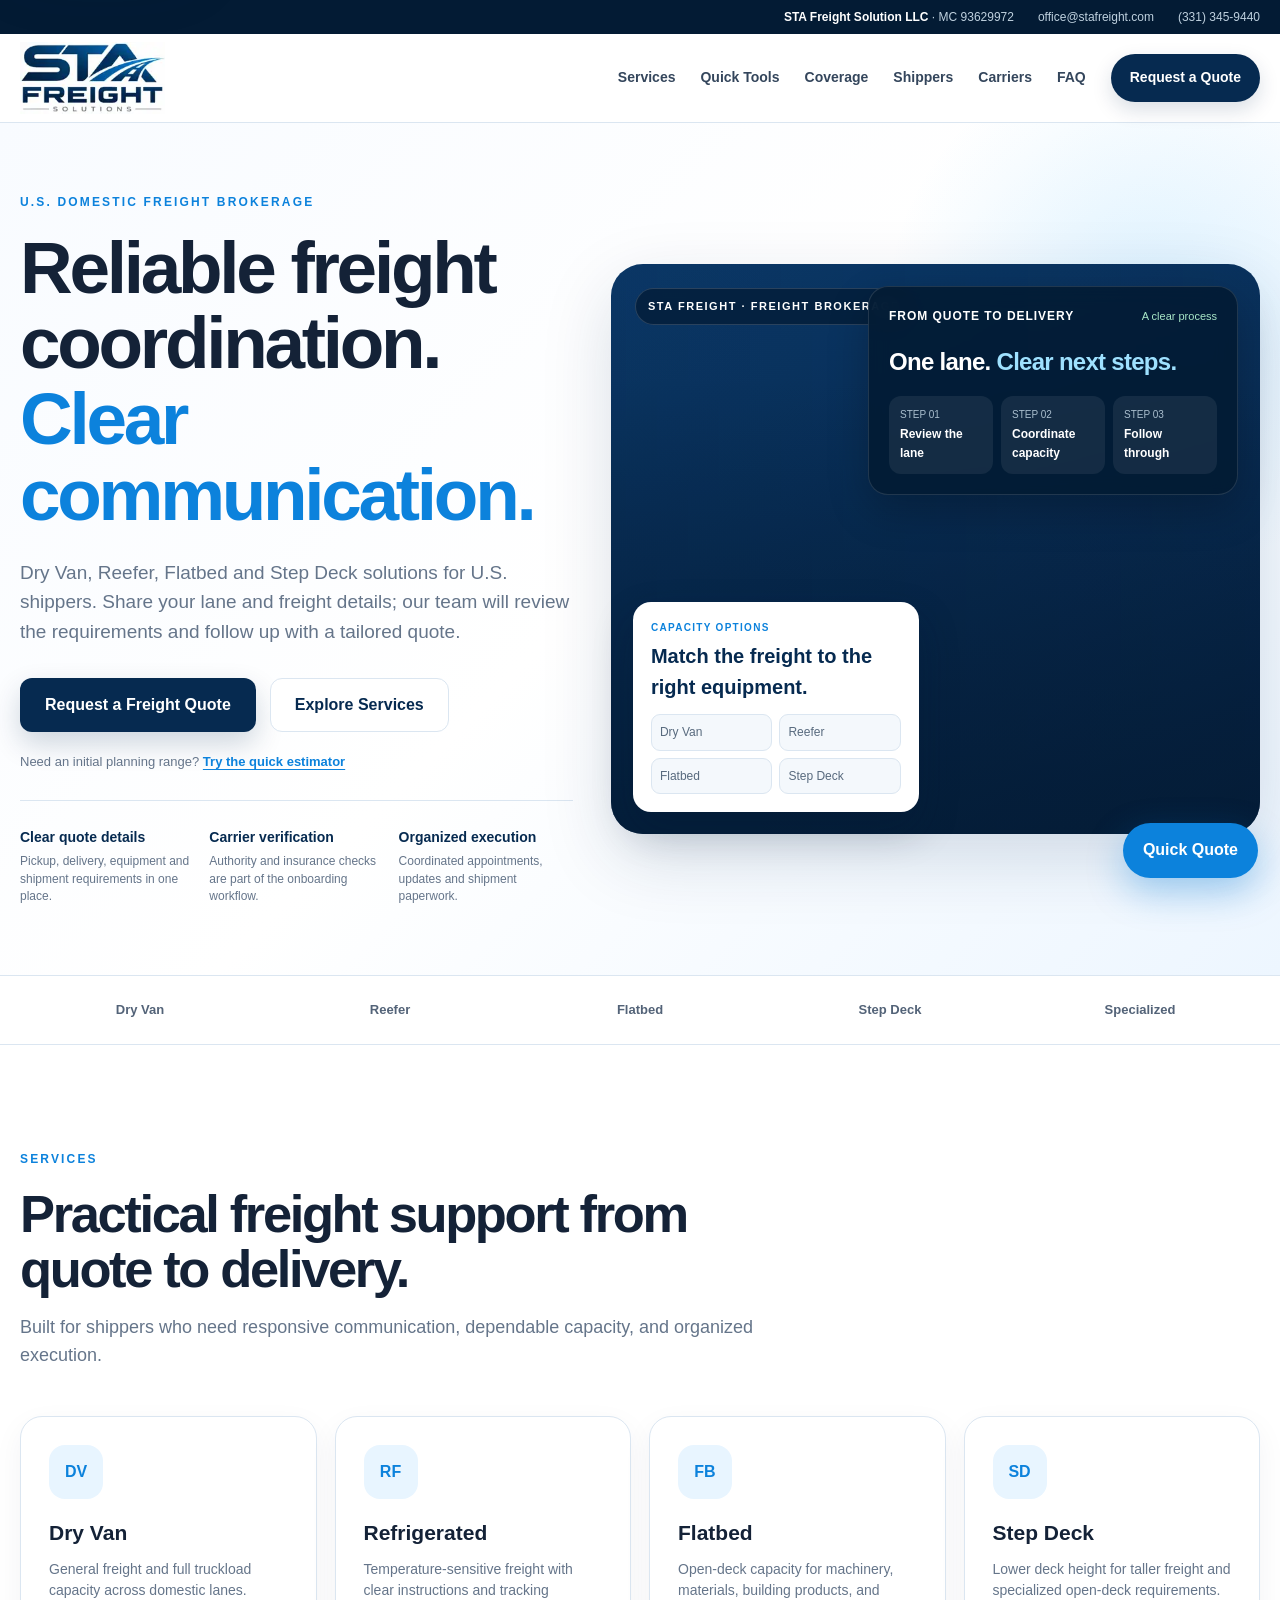
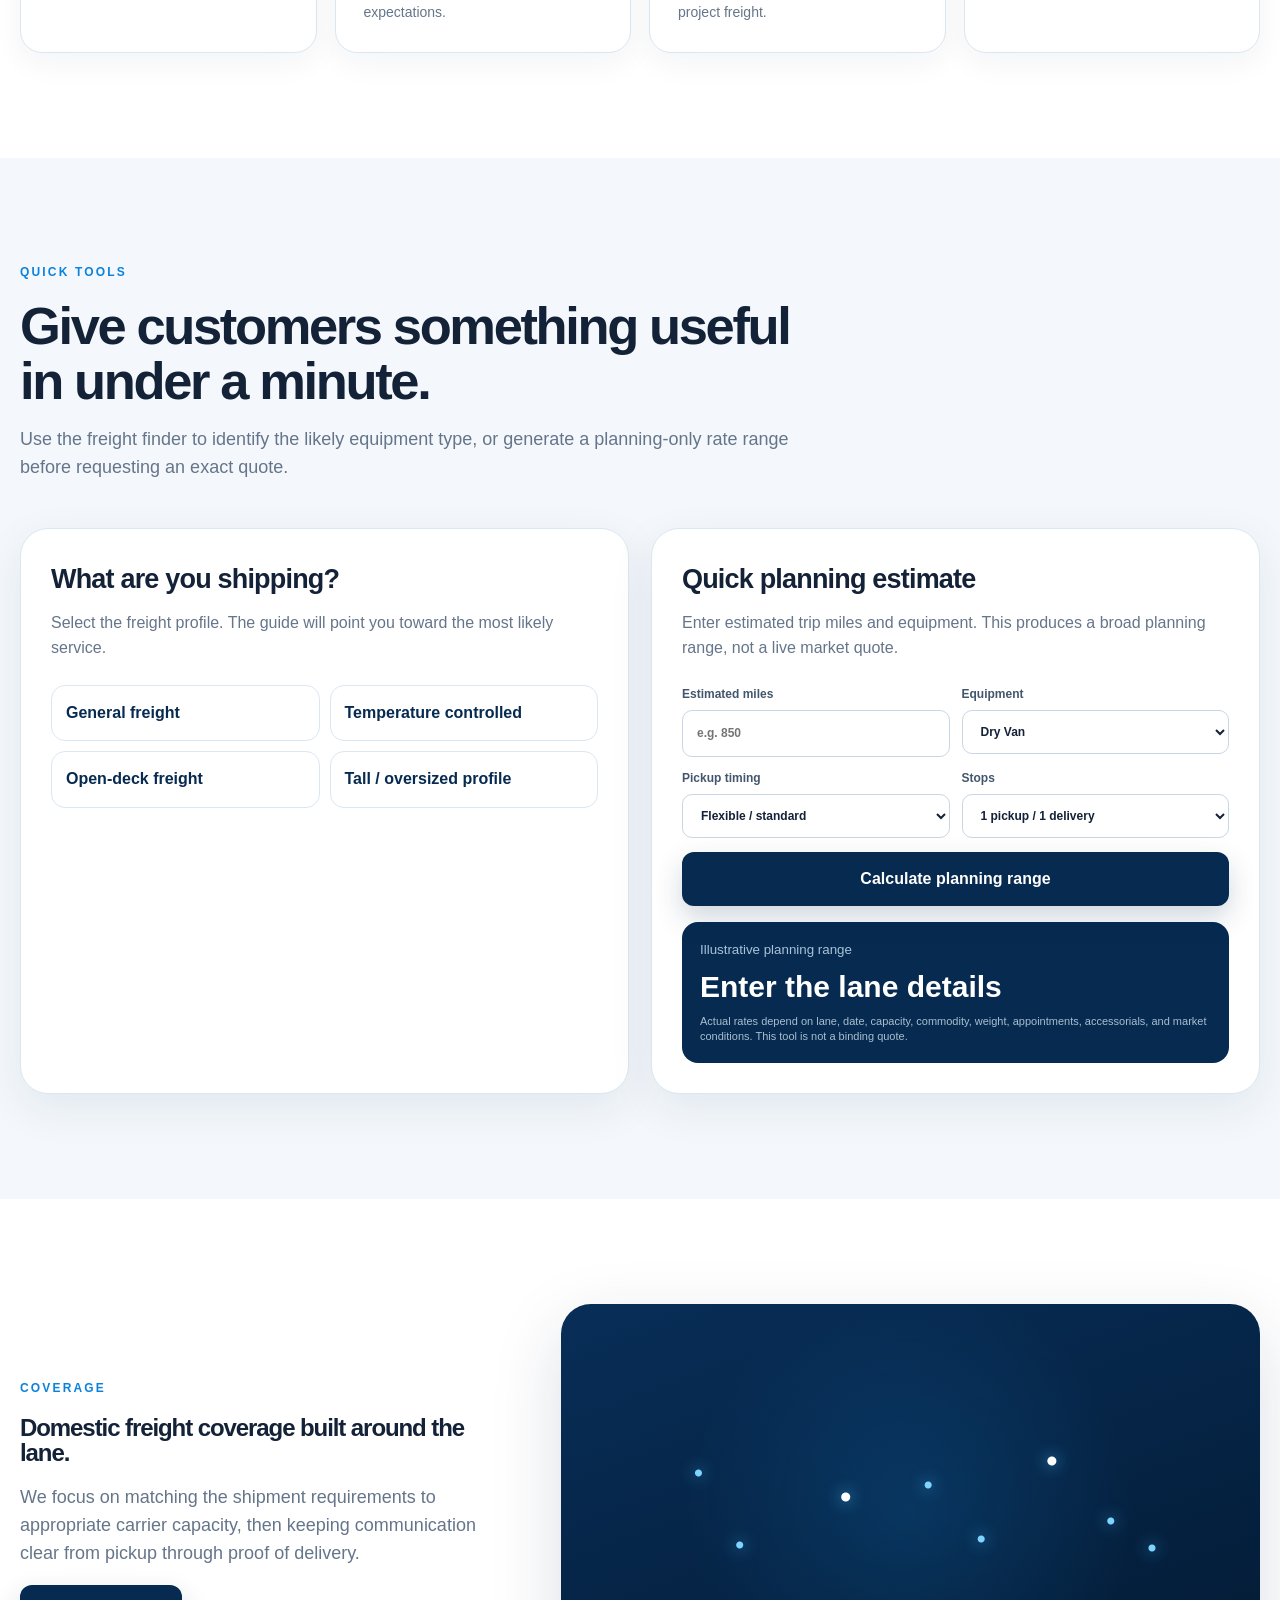
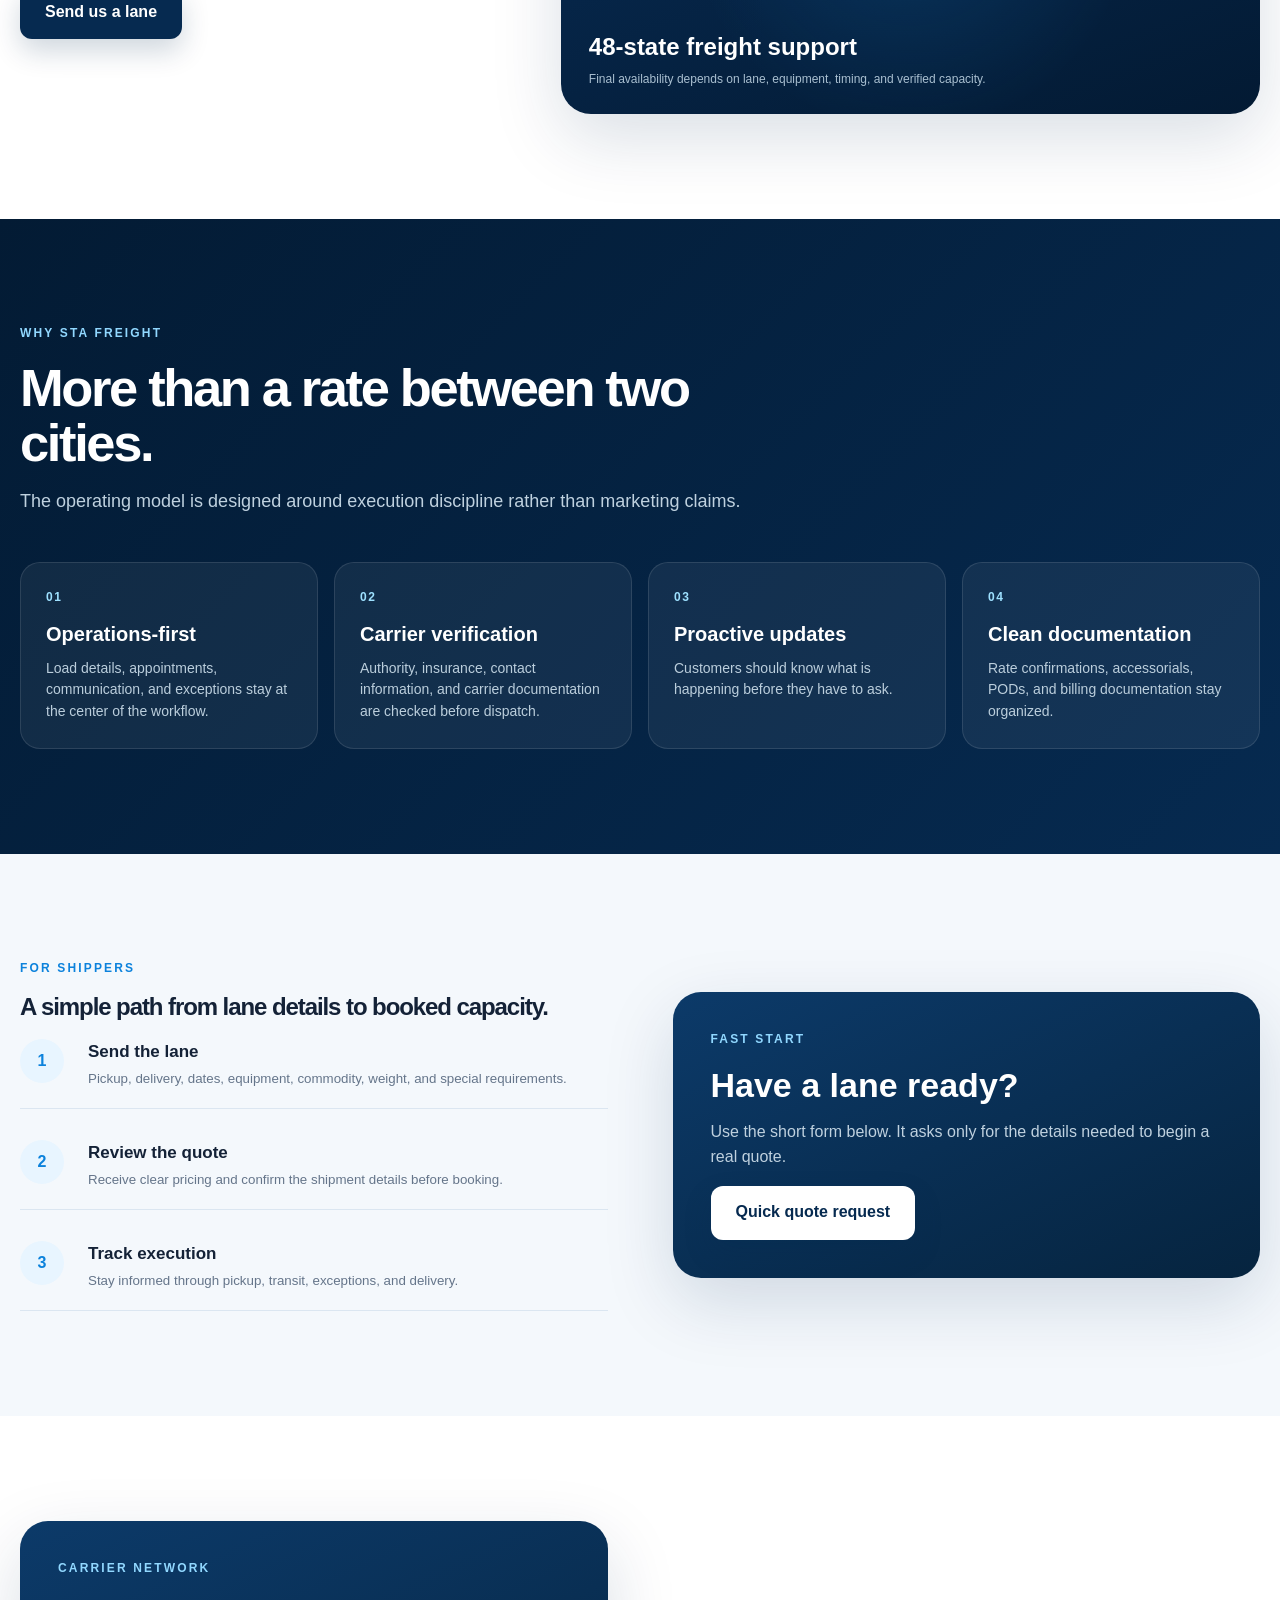
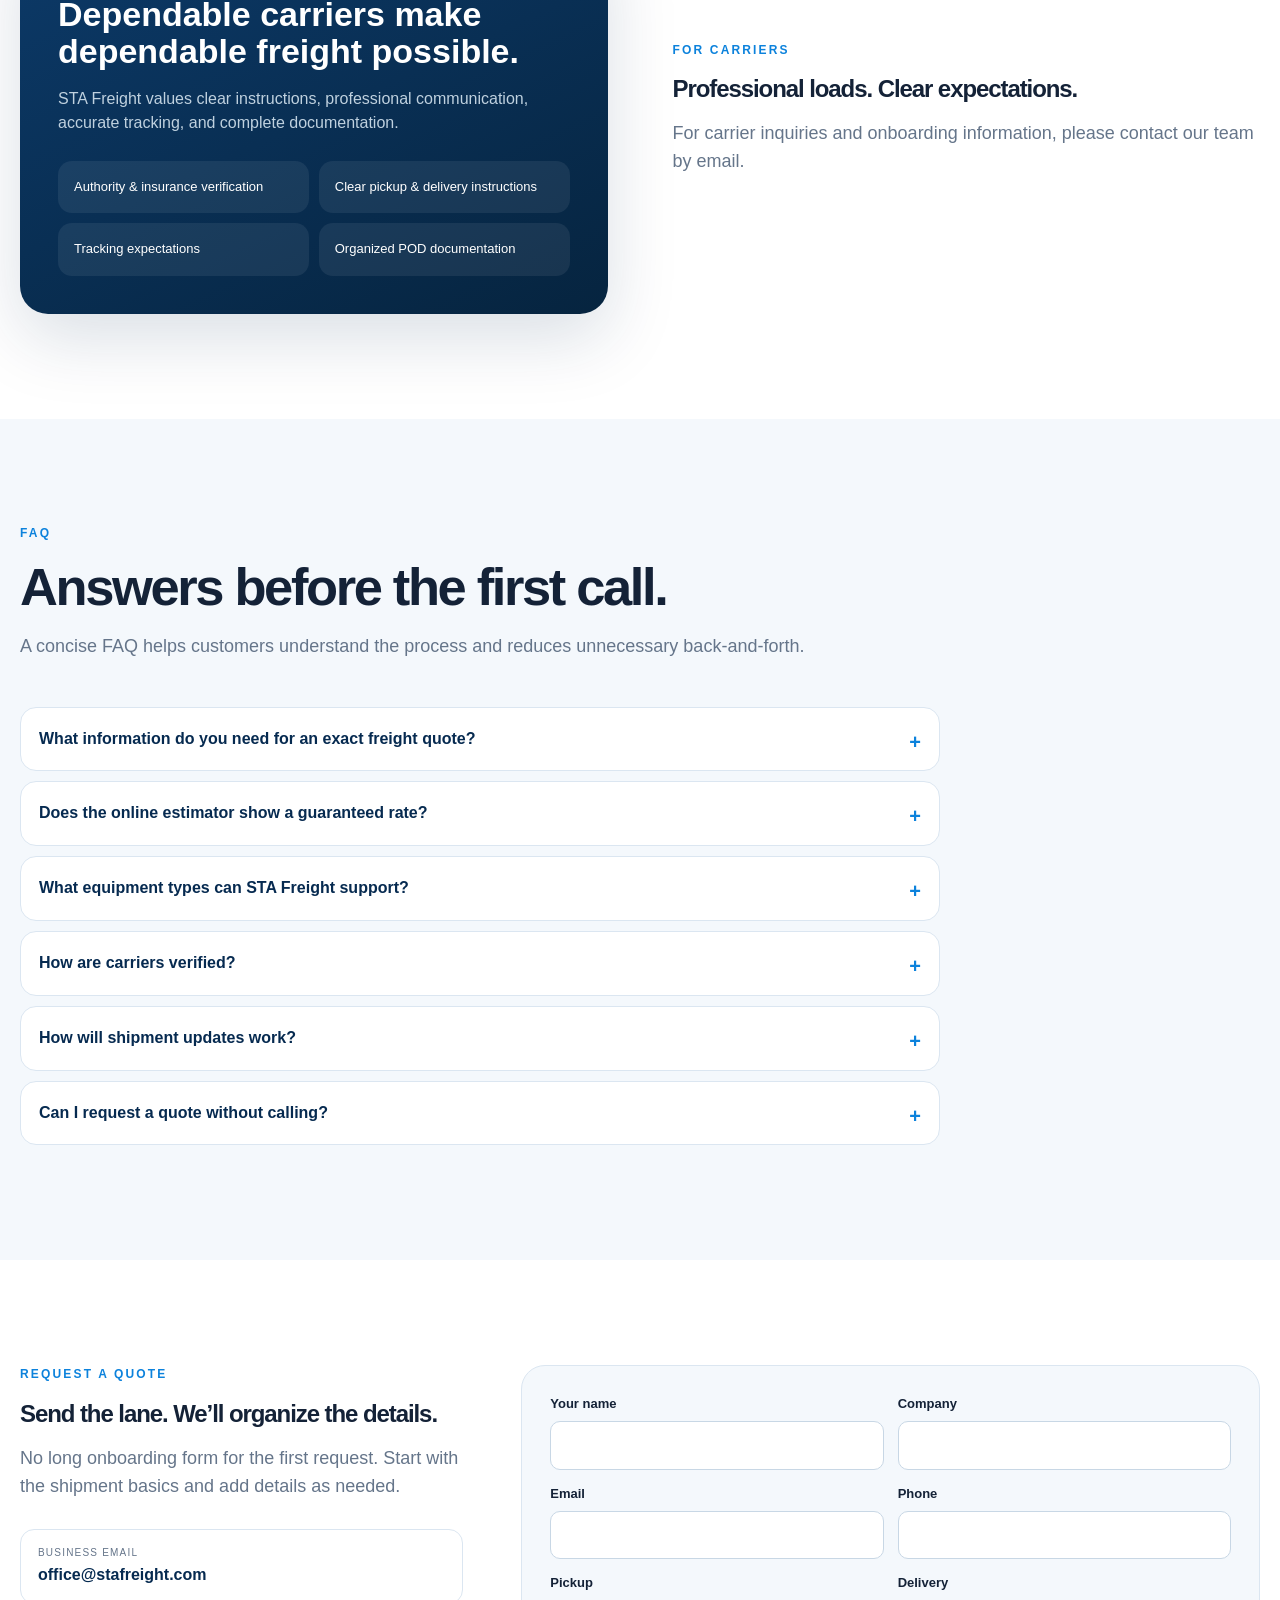
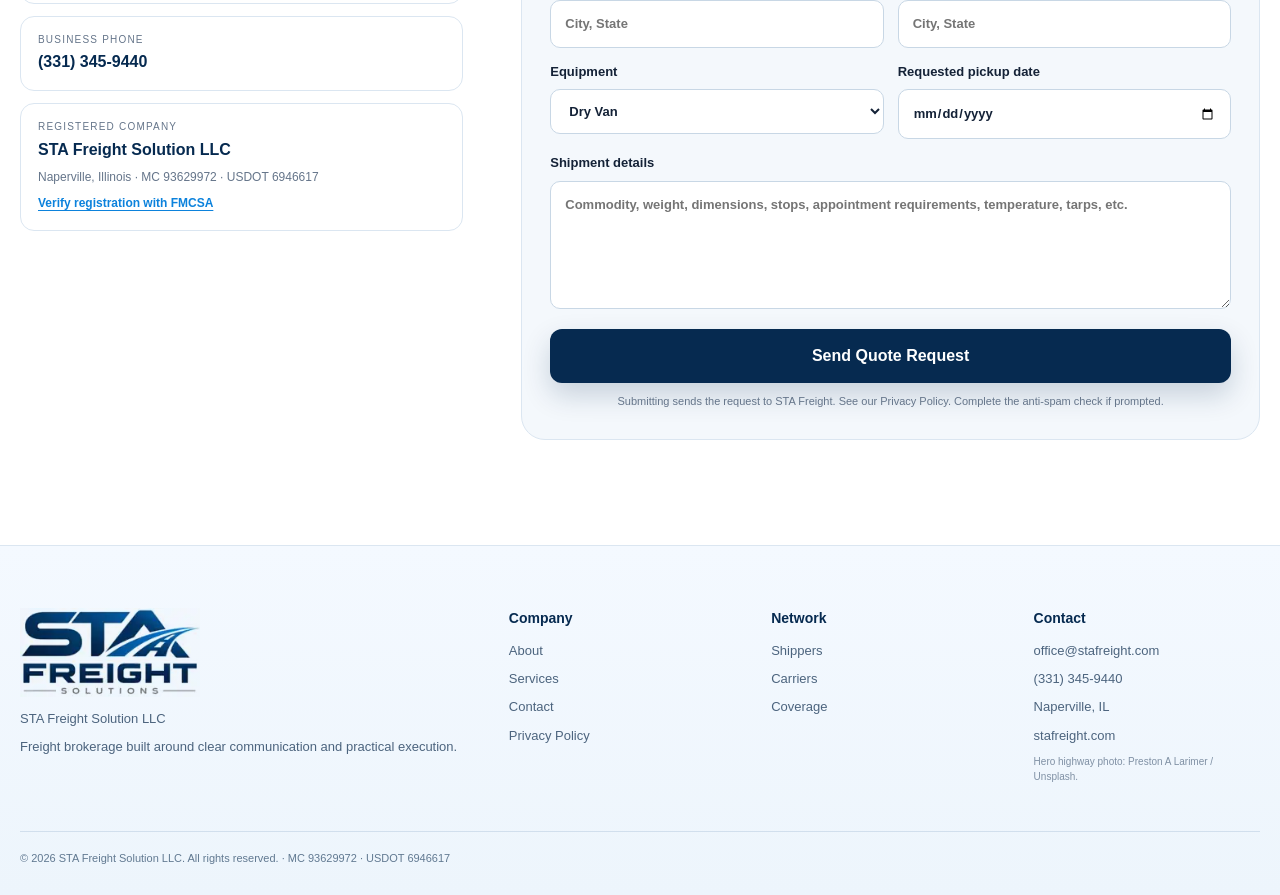
==== commit 38b32d08: "Remove Naperville from homepage hero label" ====
--- a/index.html
+++ b/index.html
@@ -154,9 +154,9 @@
 <body>
 <a class="skip-link" href="#top">Skip to main content</a>
 <div class="topbar"><div class="container"><span><b>STA Freight Solution LLC</b> · MC 93629972</span><a href="mailto:office@stafreight.com">office@stafreight.com</a><a href="tel:+13313459440">(331) 345-9440</a></div></div>
-<header class="site-header"><div class="container nav"><a class="brand" href="#top" aria-label="STA Freight home"><img src="assets/sta-freight-logo.webp" alt="STA Freight Solutions" decoding="async" width="200" height="72" style="display:block;height:clamp(58px,6vw,72px);width:auto;object-fit:contain"></a><nav class="links" id="primaryNav" aria-label="Primary navigation"><a href="#services">Services</a><a href="#estimate">Quick Tools</a><a href="#coverage">Coverage</a><a href="#shippers">Shippers</a><a href="#carriers">Carriers</a><a href="#faq">FAQ</a><a href="#contact" class="cta">Request a Quote</a></nav><button class="menu" id="menuButton" type="button" aria-label="Open navigation" aria-controls="primaryNav" aria-expanded="false"><span></span><span></span><span></span></button></div></header>
+<header class="site-header"><div class="container nav"><a class="brand" href="#top" aria-label="STA Freight home"><img src="assets/sta-freight-logo.webp" alt="STA Freight Solutions" decoding="async" width="220" height="109" style="display:block;height:clamp(58px,6vw,72px);width:auto;object-fit:contain"></a><nav class="links" id="primaryNav" aria-label="Primary navigation"><a href="#services">Services</a><a href="#estimate">Quick Tools</a><a href="#coverage">Coverage</a><a href="#shippers">Shippers</a><a href="#carriers">Carriers</a><a href="#faq">FAQ</a><a href="#contact" class="cta">Request a Quote</a></nav><button class="menu" id="menuButton" type="button" aria-label="Open navigation" aria-controls="primaryNav" aria-expanded="false"><span></span><span></span><span></span></button></div></header>
 <main id="top">
-<section class="hero"><div class="container hero-grid"><div class="hero-copy"><div class="kicker">U.S. DOMESTIC FREIGHT BROKERAGE · NAPERVILLE, IL</div><h1>Reliable freight coordination. <span>Clear communication.</span></h1><p>Dry Van, Reefer, Flatbed and Step Deck solutions for U.S. shippers. Share your lane and freight details; our team will review the requirements and follow up with a tailored quote.</p><div class="hero-actions"><a class="btn primary" href="#contact">Request a Freight Quote</a><a class="btn secondary" href="#services">Explore Services</a></div><div class="hero-helper">Need an initial planning range? <a href="#estimate">Try the quick estimator</a></div><div class="value-row"><div><strong>Clear quote details</strong><span>Pickup, delivery, equipment and shipment requirements in one place.</span></div><div><strong>Carrier verification</strong><span>Authority and insurance checks are part of the onboarding workflow.</span></div><div><strong>Organized execution</strong><span>Coordinated appointments, updates and shipment paperwork.</span></div></div></div><div class="hero-visual"><div class="photo-card"><div class="photo-label">STA FREIGHT · FREIGHT BROKERAGE</div></div><div class="load-status"><div class="head"><b>FROM QUOTE TO DELIVERY</b><span class="live">A clear process</span></div><div class="lane">One lane. <span>Clear next steps.</span></div><div class="status-grid"><div><span>STEP 01</span><strong>Review the lane</strong></div><div><span>STEP 02</span><strong>Coordinate capacity</strong></div><div><span>STEP 03</span><strong>Follow through</strong></div></div></div><div class="capacity-card"><div class="tag">CAPACITY OPTIONS</div><h3>Match the freight to the right equipment.</h3><div class="capacity-list"><span>Dry Van</span><span>Reefer</span><span>Flatbed</span><span>Step Deck</span></div></div></div></div></section>
+<section class="hero"><div class="container hero-grid"><div class="hero-copy"><div class="kicker">U.S. DOMESTIC FREIGHT BROKERAGE</div><h1>Reliable freight coordination. <span>Clear communication.</span></h1><p>Dry Van, Reefer, Flatbed and Step Deck solutions for U.S. shippers. Share your lane and freight details; our team will review the requirements and follow up with a tailored quote.</p><div class="hero-actions"><a class="btn primary" href="#contact">Request a Freight Quote</a><a class="btn secondary" href="#services">Explore Services</a></div><div class="hero-helper">Need an initial planning range? <a href="#estimate">Try the quick estimator</a></div><div class="value-row"><div><strong>Clear quote details</strong><span>Pickup, delivery, equipment and shipment requirements in one place.</span></div><div><strong>Carrier verification</strong><span>Authority and insurance checks are part of the onboarding workflow.</span></div><div><strong>Organized execution</strong><span>Coordinated appointments, updates and shipment paperwork.</span></div></div></div><div class="hero-visual"><div class="photo-card"><div class="photo-label">STA FREIGHT · FREIGHT BROKERAGE</div></div><div class="load-status"><div class="head"><b>FROM QUOTE TO DELIVERY</b><span class="live">A clear process</span></div><div class="lane">One lane. <span>Clear next steps.</span></div><div class="status-grid"><div><span>STEP 01</span><strong>Review the lane</strong></div><div><span>STEP 02</span><strong>Coordinate capacity</strong></div><div><span>STEP 03</span><strong>Follow through</strong></div></div></div><div class="capacity-card"><div class="tag">CAPACITY OPTIONS</div><h3>Match the freight to the right equipment.</h3><div class="capacity-list"><span>Dry Van</span><span>Reefer</span><span>Flatbed</span><span>Step Deck</span></div></div></div></div></section>
 <div class="equipment-strip"><div class="container"><span>Dry Van</span><span>Reefer</span><span>Flatbed</span><span>Step Deck</span><span>Specialized</span></div></div>
 <section class="section" id="services"><div class="container"><div class="section-title"><div class="kicker">SERVICES</div><h2>Practical freight support from quote to delivery.</h2><p>Built for shippers who need responsive communication, dependable capacity, and organized execution.</p></div><div class="service-grid"><article class="service"><div class="service-icon">DV</div><h3>Dry Van</h3><p>General freight and full truckload capacity across domestic lanes.</p></article><article class="service"><div class="service-icon">RF</div><h3>Refrigerated</h3><p>Temperature-sensitive freight with clear instructions and tracking expectations.</p></article><article class="service"><div class="service-icon">FB</div><h3>Flatbed</h3><p>Open-deck capacity for machinery, materials, building products, and project freight.</p></article><article class="service"><div class="service-icon">SD</div><h3>Step Deck</h3><p>Lower deck height for taller freight and specialized open-deck requirements.</p></article></div></div></section>
 <section class="section soft" id="estimate"><div class="container"><div class="section-title"><div class="kicker">QUICK TOOLS</div><h2>Give customers something useful in under a minute.</h2><p>Use the freight finder to identify the likely equipment type, or generate a planning-only rate range before requesting an exact quote.</p></div><div class="interactive-grid"><div class="tool-card"><h3>What are you shipping?</h3><p>Select the freight profile. The guide will point you toward the most likely service.</p><div class="choice-grid" role="group" aria-label="Select freight profile"><button class="choice" type="button" aria-pressed="false" data-rec="Dry Van" data-copy="Best for palletized, boxed, and general freight that does not require temperature control.">General freight</button><button class="choice" type="button" aria-pressed="false" data-rec="Reefer" data-copy="Best for food, produce, beverages, pharmaceuticals, and temperature-sensitive freight.">Temperature controlled</button><button class="choice" type="button" aria-pressed="false" data-rec="Flatbed" data-copy="Best for machinery, steel, lumber, construction materials, and freight loaded from the side or top.">Open-deck freight</button><button class="choice" type="button" aria-pressed="false" data-rec="Step Deck" data-copy="Best for taller open-deck freight that benefits from a lower main deck height.">Tall / oversized profile</button></div><div class="recommendation" id="recommendation" role="status" aria-live="polite"><strong id="recTitle"></strong><span id="recCopy"></span><a class="btn ghost" href="#contact" style="margin-top:14px">Build my quote request</a></div></div><div class="tool-card"><h3>Quick planning estimate</h3><p>Enter estimated trip miles and equipment. This produces a broad planning range, not a live market quote.</p><div class="field-grid"><div class="field"><label>Estimated miles<input id="miles" type="number" min="1" placeholder="e.g. 850"></label></div><div class="field"><label>Equipment<select id="equipment"><option value="dry">Dry Van</option><option value="reefer">Reefer</option><option value="flatbed">Flatbed</option><option value="stepdeck">Step Deck</option></select></label></div><div class="field"><label>Pickup timing<select id="urgency"><option value="normal">Flexible / standard</option><option value="soon">Within 48 hours</option><option value="urgent">Same / next day</option></select></label></div><div class="field"><label>Stops<select id="stops"><option value="1">1 pickup / 1 delivery</option><option value="2">1 extra stop</option><option value="3">2 extra stops</option></select></label></div></div><button class="btn primary" id="estimateBtn" type="button" style="margin-top:14px;width:100%">Calculate planning range</button><div class="estimate-result" id="estimateResult" role="status" aria-live="polite"><small>Illustrative planning range</small><strong>Enter the lane details</strong><em>Actual rates depend on lane, date, capacity, commodity, weight, appointments, accessorials, and market conditions. This tool is not a binding quote.</em></div></div></div></div></section>
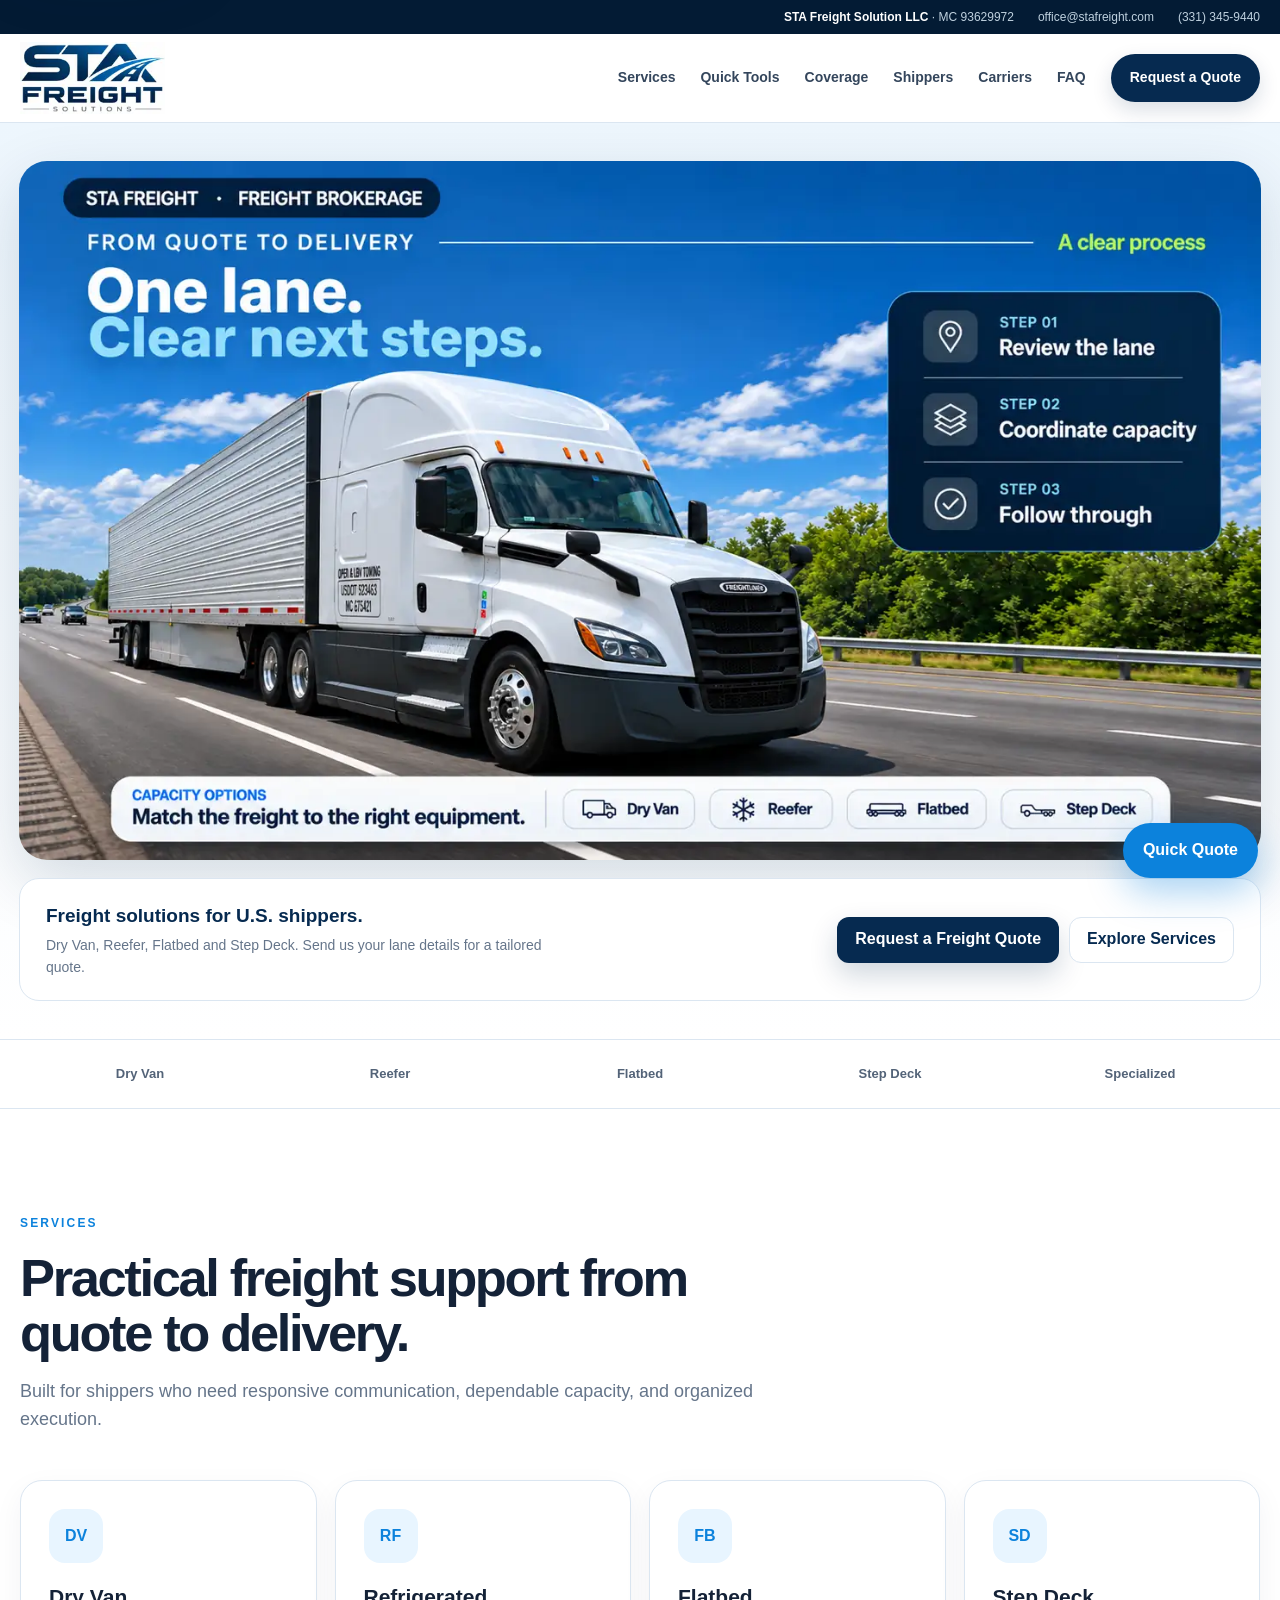
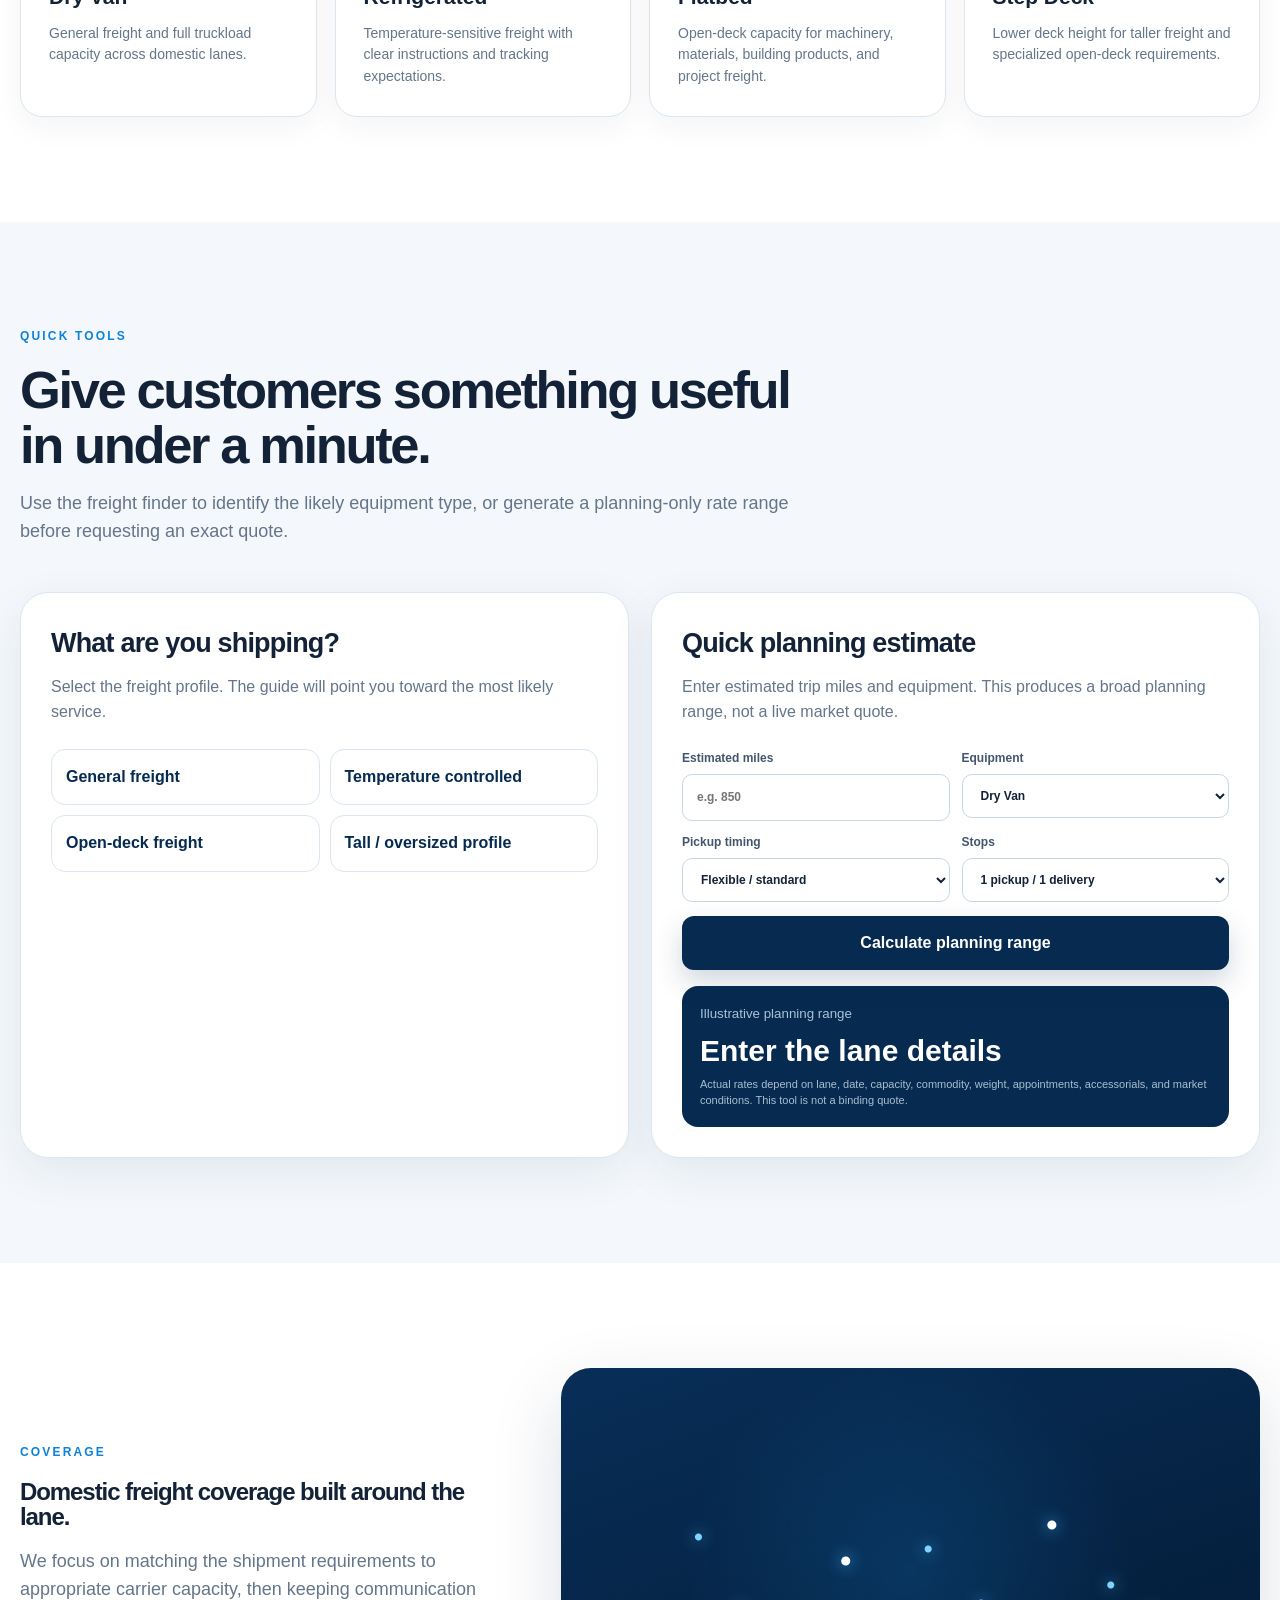
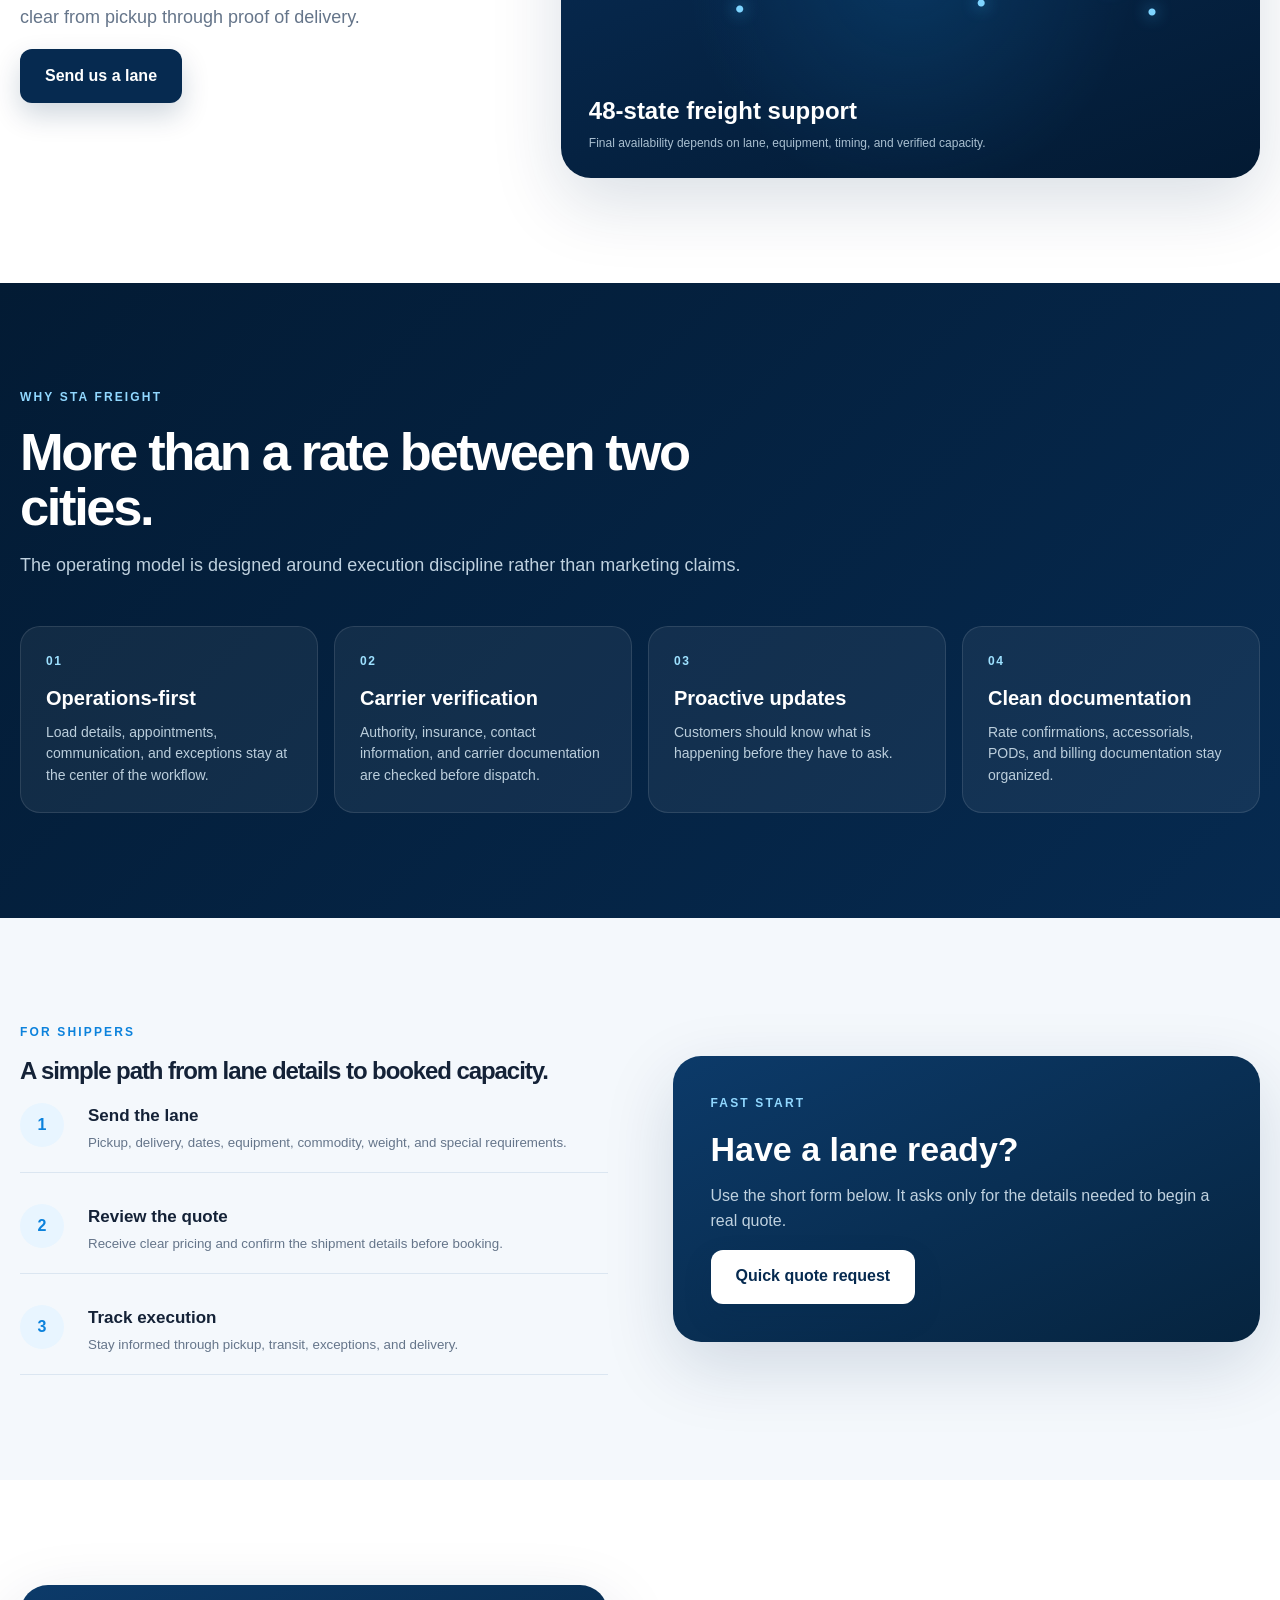
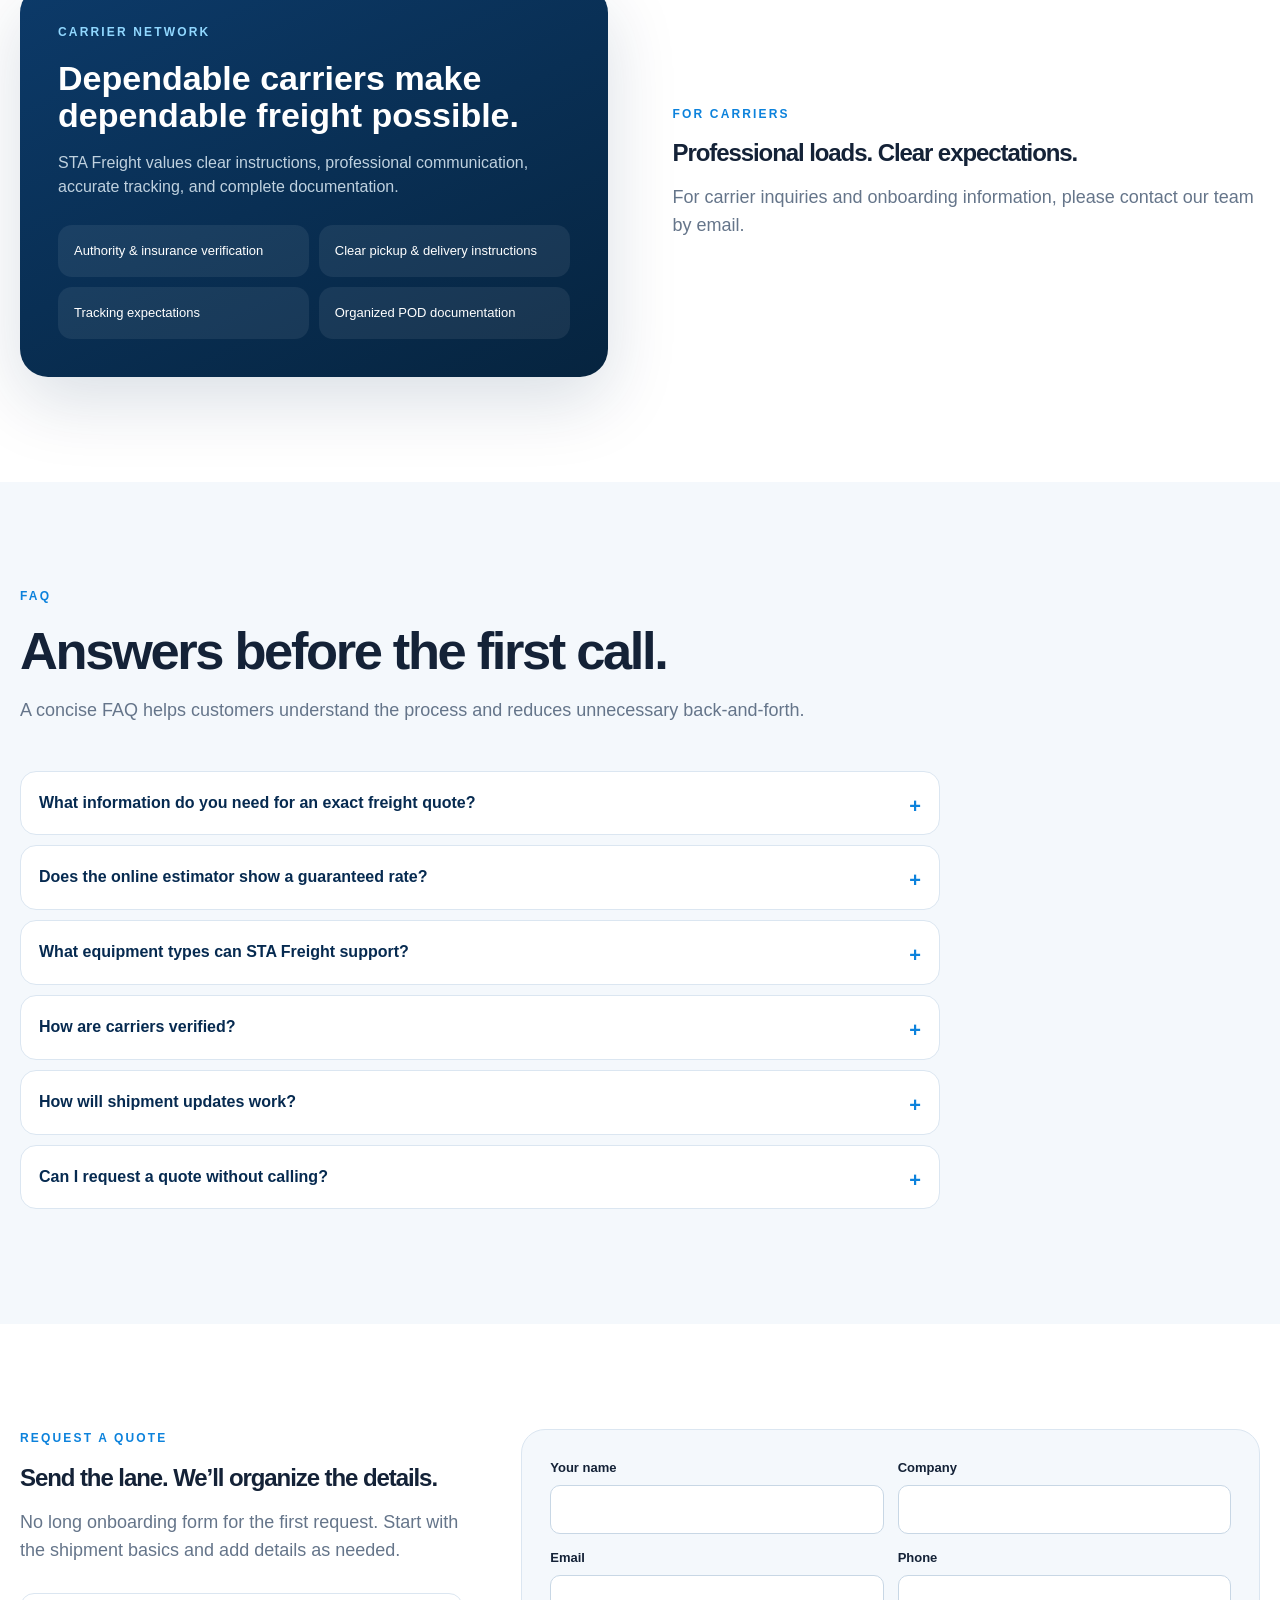
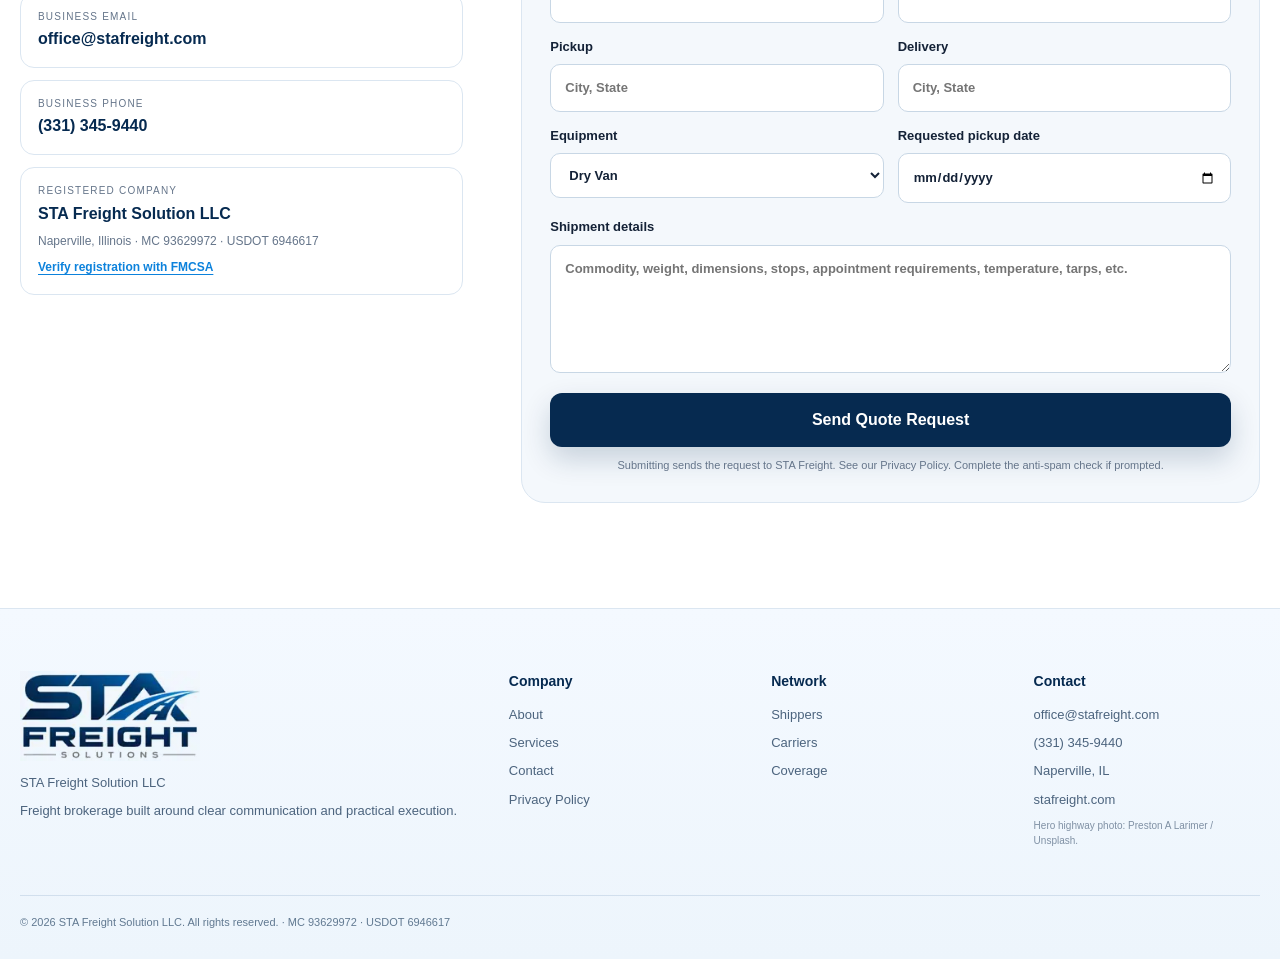
==== commit a7d9ffa5: "Deploy approved Freightliner hero artwork with responsive mobile layout" ====
--- a/index.html
+++ b/index.html
@@ -13,15 +13,14 @@
 <meta property="og:title" content="STA Freight Solutions | Freight Brokerage">
 <meta property="og:description" content="Freight brokerage services for U.S. shippers. Request a tailored quote for dry van, reefer, flatbed or step deck freight.">
 <meta property="og:url" content="https://stafreight.com/">
-<meta property="og:image" content="https://images.unsplash.com/photo-1720127601642-7c3a7ba88f5f?auto=format&amp;fit=crop&amp;w=1440&amp;q=72">
+<meta property="og:image" content="https://stafreight.com/assets/sta-freight-hero-approved.webp">
 <meta property="og:image:alt" content="Highway freight transportation representing STA Freight Solutions">
 <meta name="twitter:card" content="summary_large_image">
 <meta name="twitter:title" content="STA Freight Solutions | Freight Brokerage">
 <meta name="twitter:description" content="Practical U.S. freight brokerage services and shipment quotes.">
-<meta name="twitter:image" content="https://images.unsplash.com/photo-1720127601642-7c3a7ba88f5f?auto=format&amp;fit=crop&amp;w=1440&amp;q=72">
-<link rel="preconnect" href="https://images.unsplash.com" crossorigin>
-<link rel="preload" as="image" href="https://images.unsplash.com/photo-1720127601642-7c3a7ba88f5f?auto=format&amp;fit=crop&amp;w=1440&amp;q=72" media="(min-width: 701px)" fetchpriority="high">
-<link rel="preload" as="image" href="https://images.unsplash.com/photo-1720127601642-7c3a7ba88f5f?auto=format&amp;fit=crop&amp;w=850&amp;q=68" media="(max-width: 700px)" fetchpriority="high">
+<meta name="twitter:image" content="https://stafreight.com/assets/sta-freight-hero-approved.webp">
+<link rel="preload" as="image" href="/assets/sta-freight-hero-approved.webp" media="(min-width: 851px)" fetchpriority="high">
+<link rel="preload" as="image" href="/assets/sta-freight-hero-mobile.webp" media="(max-width: 850px)" fetchpriority="high">
 <script type="application/ld+json">
 {
   "@context": "https://schema.org",
@@ -149,6 +148,43 @@
  *,*::before,*::after{animation-duration:.01ms!important;transition-duration:.01ms!important}
 }
 
+/* Approved STA Freight hero banner */
+.visually-hidden{position:absolute!important;clip:rect(0,0,0,0)!important;clip-path:inset(50%)!important;width:1px!important;height:1px!important;overflow:hidden!important;white-space:nowrap!important}
+.hero.hero-showcase:before{display:none}
+.hero.hero-showcase{background:linear-gradient(180deg,#edf6fd 0%,#ffffff 100%)}
+.showcase-container{width:min(1340px,calc(100% - 38px));padding:38px 0 38px}
+.showcase-desktop{display:block}
+.showcase-desktop img{display:block;width:100%;height:auto;border-radius:28px;box-shadow:0 22px 62px rgba(6,42,80,.16)}
+.showcase-mobile{display:none}
+.showcase-contact{display:flex;align-items:center;justify-content:space-between;gap:24px;margin-top:18px;padding:22px 26px;background:#fff;border:1px solid var(--line);border-radius:20px}
+.showcase-contact-copy{display:flex;flex-direction:column;gap:4px;max-width:520px}
+.showcase-contact-copy strong{color:var(--navy);font-size:19px}
+.showcase-contact-copy span{font-size:14px;color:var(--muted)}
+.showcase-contact-actions{display:flex;gap:10px;flex-wrap:wrap}
+.showcase-contact-actions .btn{min-height:46px;padding:0 17px}
+@media(max-width:1050px){.showcase-contact{align-items:stretch;flex-direction:column}}
+@media(max-width:850px){
+ .showcase-container{width:min(100% - 24px,720px);padding:24px 0 32px}
+ .showcase-desktop{display:none}
+ .showcase-mobile{display:block;overflow:hidden;border-radius:22px;background:#06305a;color:#fff;box-shadow:0 16px 36px rgba(6,42,80,.18)}
+ .showcase-mobile-header{padding:25px 20px 20px;background:linear-gradient(145deg,#073d72,#0d65ad)}
+ .showcase-eyebrow{display:inline-block;padding:7px 12px;background:#082c4d;border-radius:999px;font-weight:850;font-size:10px;letter-spacing:.07em}
+ .showcase-small{font-size:12px;font-weight:800;letter-spacing:.1em;margin:23px 0 8px;color:#d5ecfc}
+ .showcase-mobile-header h2{font-size:clamp(32px,8vw,48px);line-height:1.09;letter-spacing:-.045em;color:#fff}
+ .showcase-mobile-header h2 span{display:block;color:#9bd8ff}
+ .showcase-mobile-truck{display:block;width:100%;height:auto}
+ .showcase-mobile-steps{display:grid;grid-template-columns:repeat(3,minmax(0,1fr));gap:8px;padding:14px 12px 16px;background:#062442}
+ .showcase-mobile-steps div{display:flex;flex-direction:column;gap:4px;padding:10px 8px;background:#163856;border-radius:10px}
+ .showcase-mobile-steps small{font-size:10px;color:#b9ddf3;letter-spacing:.05em}
+ .showcase-mobile-steps strong{font-size:12px;line-height:1.35;color:#fff}
+ .showcase-mobile-capacity{display:flex;gap:8px;flex-wrap:wrap;align-items:center;padding:13px;background:#f3f8fc;color:#082c4d}
+ .showcase-mobile-capacity strong{font-size:11px;margin-right:4px;color:#0875c6}
+ .showcase-mobile-capacity span{padding:6px 9px;border:1px solid #d1e1ef;border-radius:9px;font-size:11px;background:#fff}
+ .showcase-contact{padding:18px 15px;margin-top:14px;gap:15px}
+ .showcase-contact-actions .btn{width:100%}
+}
+@media(max-width:380px){.showcase-mobile-steps{gap:5px;padding:10px 8px}.showcase-mobile-steps div{padding:8px 5px}.showcase-mobile-steps strong{font-size:11px}}
+
 </style>
 </head>
 <body>
@@ -156,7 +192,35 @@
 <div class="topbar"><div class="container"><span><b>STA Freight Solution LLC</b> · MC 93629972</span><a href="mailto:office@stafreight.com">office@stafreight.com</a><a href="tel:+13313459440">(331) 345-9440</a></div></div>
 <header class="site-header"><div class="container nav"><a class="brand" href="#top" aria-label="STA Freight home"><img src="assets/sta-freight-logo.webp" alt="STA Freight Solutions" decoding="async" width="220" height="109" style="display:block;height:clamp(58px,6vw,72px);width:auto;object-fit:contain"></a><nav class="links" id="primaryNav" aria-label="Primary navigation"><a href="#services">Services</a><a href="#estimate">Quick Tools</a><a href="#coverage">Coverage</a><a href="#shippers">Shippers</a><a href="#carriers">Carriers</a><a href="#faq">FAQ</a><a href="#contact" class="cta">Request a Quote</a></nav><button class="menu" id="menuButton" type="button" aria-label="Open navigation" aria-controls="primaryNav" aria-expanded="false"><span></span><span></span><span></span></button></div></header>
 <main id="top">
-<section class="hero"><div class="container hero-grid"><div class="hero-copy"><div class="kicker">U.S. DOMESTIC FREIGHT BROKERAGE</div><h1>Reliable freight coordination. <span>Clear communication.</span></h1><p>Dry Van, Reefer, Flatbed and Step Deck solutions for U.S. shippers. Share your lane and freight details; our team will review the requirements and follow up with a tailored quote.</p><div class="hero-actions"><a class="btn primary" href="#contact">Request a Freight Quote</a><a class="btn secondary" href="#services">Explore Services</a></div><div class="hero-helper">Need an initial planning range? <a href="#estimate">Try the quick estimator</a></div><div class="value-row"><div><strong>Clear quote details</strong><span>Pickup, delivery, equipment and shipment requirements in one place.</span></div><div><strong>Carrier verification</strong><span>Authority and insurance checks are part of the onboarding workflow.</span></div><div><strong>Organized execution</strong><span>Coordinated appointments, updates and shipment paperwork.</span></div></div></div><div class="hero-visual"><div class="photo-card"><div class="photo-label">STA FREIGHT · FREIGHT BROKERAGE</div></div><div class="load-status"><div class="head"><b>FROM QUOTE TO DELIVERY</b><span class="live">A clear process</span></div><div class="lane">One lane. <span>Clear next steps.</span></div><div class="status-grid"><div><span>STEP 01</span><strong>Review the lane</strong></div><div><span>STEP 02</span><strong>Coordinate capacity</strong></div><div><span>STEP 03</span><strong>Follow through</strong></div></div></div><div class="capacity-card"><div class="tag">CAPACITY OPTIONS</div><h3>Match the freight to the right equipment.</h3><div class="capacity-list"><span>Dry Van</span><span>Reefer</span><span>Flatbed</span><span>Step Deck</span></div></div></div></div></section>
+<section class="hero hero-showcase" aria-labelledby="heroPageHeading">
+  <div class="container showcase-container">
+    <h1 class="visually-hidden" id="heroPageHeading">STA Freight Solutions — Reliable freight coordination and clear communication</h1>
+    <div class="showcase-desktop">
+      <img src="assets/sta-freight-hero-approved.webp" width="1440" height="811" fetchpriority="high" decoding="async" alt="STA Freight: One lane, clear next steps. White Freightliner truck and trailer on a highway; process: review the lane, coordinate capacity, follow through. Equipment: Dry Van, Reefer, Flatbed, Step Deck.">
+    </div>
+    <div class="showcase-mobile">
+      <div class="showcase-mobile-header">
+        <span class="showcase-eyebrow">STA FREIGHT · FREIGHT BROKERAGE</span>
+        <p class="showcase-small">FROM QUOTE TO DELIVERY</p>
+        <h2>One lane.<span> Clear next steps.</span></h2>
+      </div>
+      <img class="showcase-mobile-truck" src="assets/sta-freight-hero-mobile.webp" width="960" height="494" decoding="async" alt="White Freightliner semi-truck hauling a silver trailer on a highway">
+      <div class="showcase-mobile-steps" aria-label="Our three-step process">
+        <div><small>STEP 01</small><strong>Review the lane</strong></div>
+        <div><small>STEP 02</small><strong>Coordinate capacity</strong></div>
+        <div><small>STEP 03</small><strong>Follow through</strong></div>
+      </div>
+      <div class="showcase-mobile-capacity"><strong>CAPACITY OPTIONS</strong><span>Dry Van</span><span>Reefer</span><span>Flatbed</span><span>Step Deck</span></div>
+    </div>
+    <div class="showcase-contact">
+      <div class="showcase-contact-copy">
+        <strong>Freight solutions for U.S. shippers.</strong>
+        <span>Dry Van, Reefer, Flatbed and Step Deck. Send us your lane details for a tailored quote.</span>
+      </div>
+      <div class="showcase-contact-actions"><a class="btn primary" href="#contact">Request a Freight Quote</a><a class="btn secondary" href="#services">Explore Services</a></div>
+    </div>
+  </div>
+</section>
 <div class="equipment-strip"><div class="container"><span>Dry Van</span><span>Reefer</span><span>Flatbed</span><span>Step Deck</span><span>Specialized</span></div></div>
 <section class="section" id="services"><div class="container"><div class="section-title"><div class="kicker">SERVICES</div><h2>Practical freight support from quote to delivery.</h2><p>Built for shippers who need responsive communication, dependable capacity, and organized execution.</p></div><div class="service-grid"><article class="service"><div class="service-icon">DV</div><h3>Dry Van</h3><p>General freight and full truckload capacity across domestic lanes.</p></article><article class="service"><div class="service-icon">RF</div><h3>Refrigerated</h3><p>Temperature-sensitive freight with clear instructions and tracking expectations.</p></article><article class="service"><div class="service-icon">FB</div><h3>Flatbed</h3><p>Open-deck capacity for machinery, materials, building products, and project freight.</p></article><article class="service"><div class="service-icon">SD</div><h3>Step Deck</h3><p>Lower deck height for taller freight and specialized open-deck requirements.</p></article></div></div></section>
 <section class="section soft" id="estimate"><div class="container"><div class="section-title"><div class="kicker">QUICK TOOLS</div><h2>Give customers something useful in under a minute.</h2><p>Use the freight finder to identify the likely equipment type, or generate a planning-only rate range before requesting an exact quote.</p></div><div class="interactive-grid"><div class="tool-card"><h3>What are you shipping?</h3><p>Select the freight profile. The guide will point you toward the most likely service.</p><div class="choice-grid" role="group" aria-label="Select freight profile"><button class="choice" type="button" aria-pressed="false" data-rec="Dry Van" data-copy="Best for palletized, boxed, and general freight that does not require temperature control.">General freight</button><button class="choice" type="button" aria-pressed="false" data-rec="Reefer" data-copy="Best for food, produce, beverages, pharmaceuticals, and temperature-sensitive freight.">Temperature controlled</button><button class="choice" type="button" aria-pressed="false" data-rec="Flatbed" data-copy="Best for machinery, steel, lumber, construction materials, and freight loaded from the side or top.">Open-deck freight</button><button class="choice" type="button" aria-pressed="false" data-rec="Step Deck" data-copy="Best for taller open-deck freight that benefits from a lower main deck height.">Tall / oversized profile</button></div><div class="recommendation" id="recommendation" role="status" aria-live="polite"><strong id="recTitle"></strong><span id="recCopy"></span><a class="btn ghost" href="#contact" style="margin-top:14px">Build my quote request</a></div></div><div class="tool-card"><h3>Quick planning estimate</h3><p>Enter estimated trip miles and equipment. This produces a broad planning range, not a live market quote.</p><div class="field-grid"><div class="field"><label>Estimated miles<input id="miles" type="number" min="1" placeholder="e.g. 850"></label></div><div class="field"><label>Equipment<select id="equipment"><option value="dry">Dry Van</option><option value="reefer">Reefer</option><option value="flatbed">Flatbed</option><option value="stepdeck">Step Deck</option></select></label></div><div class="field"><label>Pickup timing<select id="urgency"><option value="normal">Flexible / standard</option><option value="soon">Within 48 hours</option><option value="urgent">Same / next day</option></select></label></div><div class="field"><label>Stops<select id="stops"><option value="1">1 pickup / 1 delivery</option><option value="2">1 extra stop</option><option value="3">2 extra stops</option></select></label></div></div><button class="btn primary" id="estimateBtn" type="button" style="margin-top:14px;width:100%">Calculate planning range</button><div class="estimate-result" id="estimateResult" role="status" aria-live="polite"><small>Illustrative planning range</small><strong>Enter the lane details</strong><em>Actual rates depend on lane, date, capacity, commodity, weight, appointments, accessorials, and market conditions. This tool is not a binding quote.</em></div></div></div></div></section>
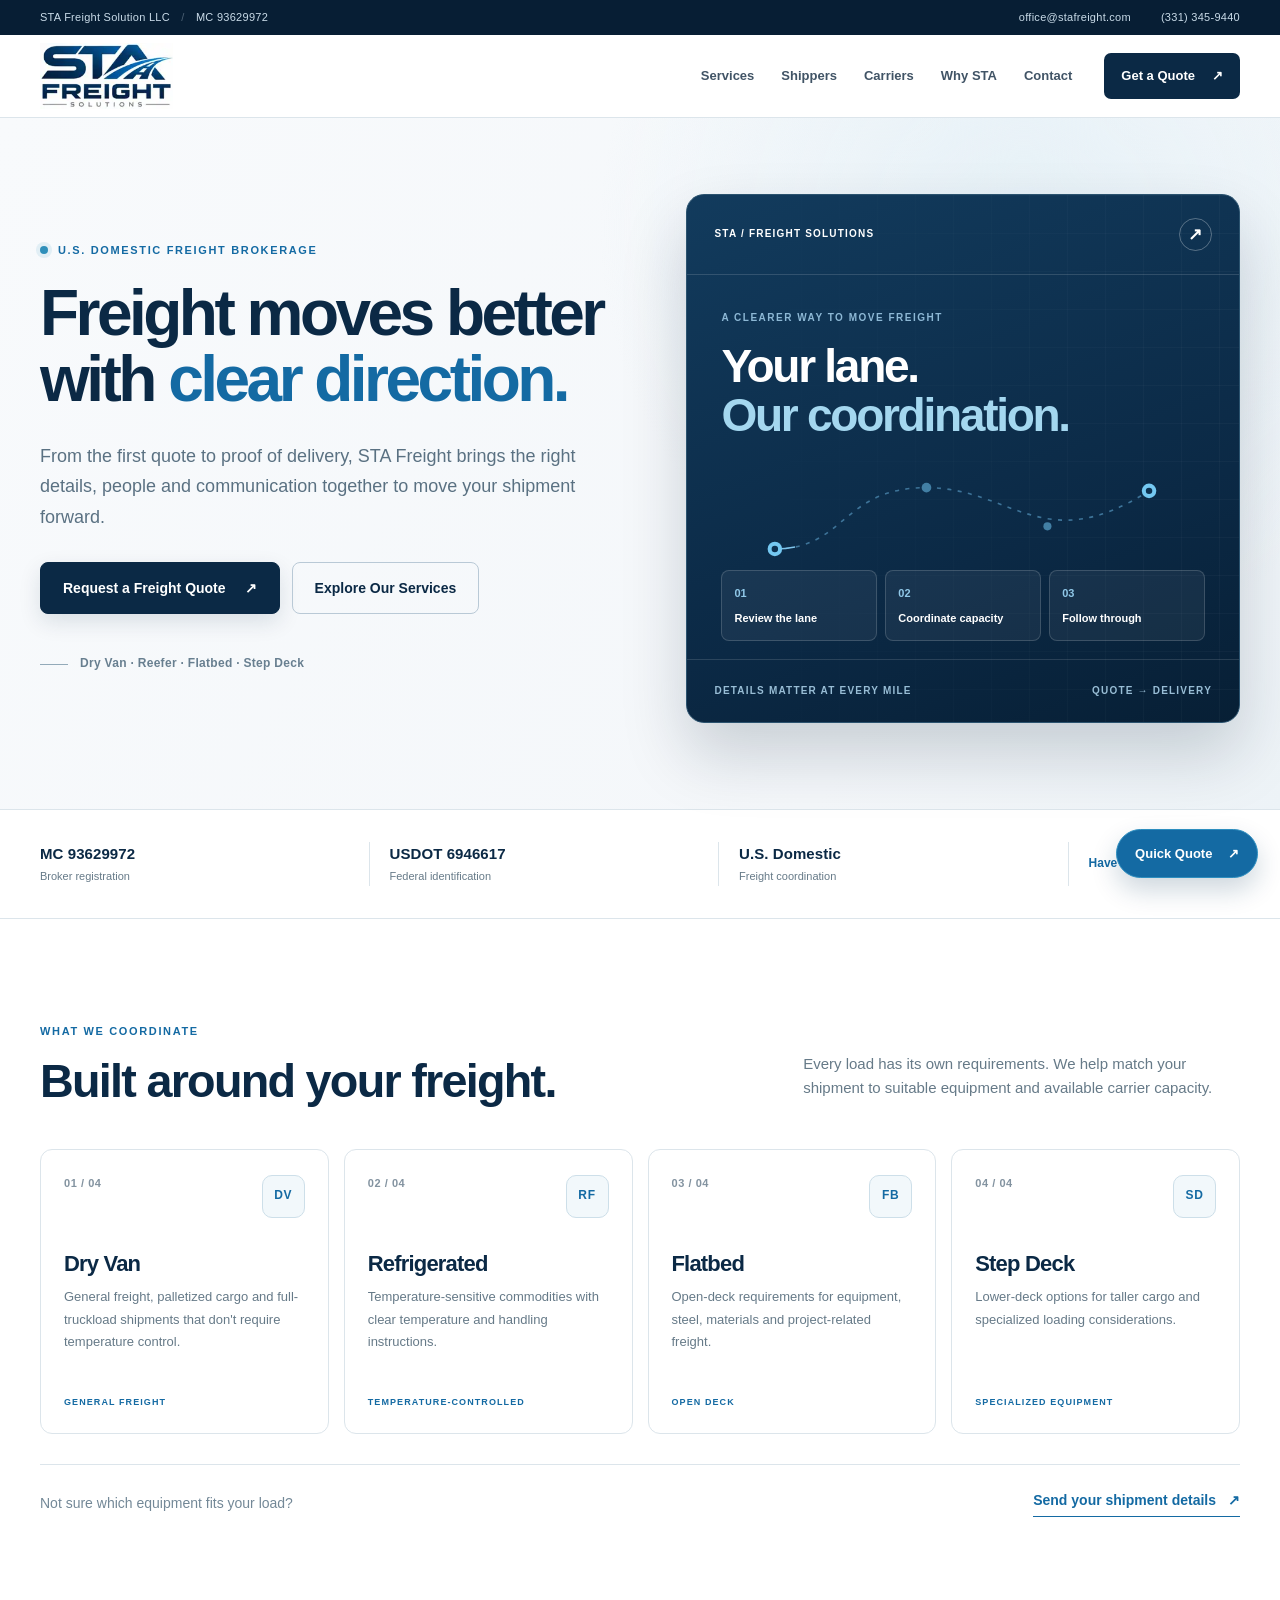
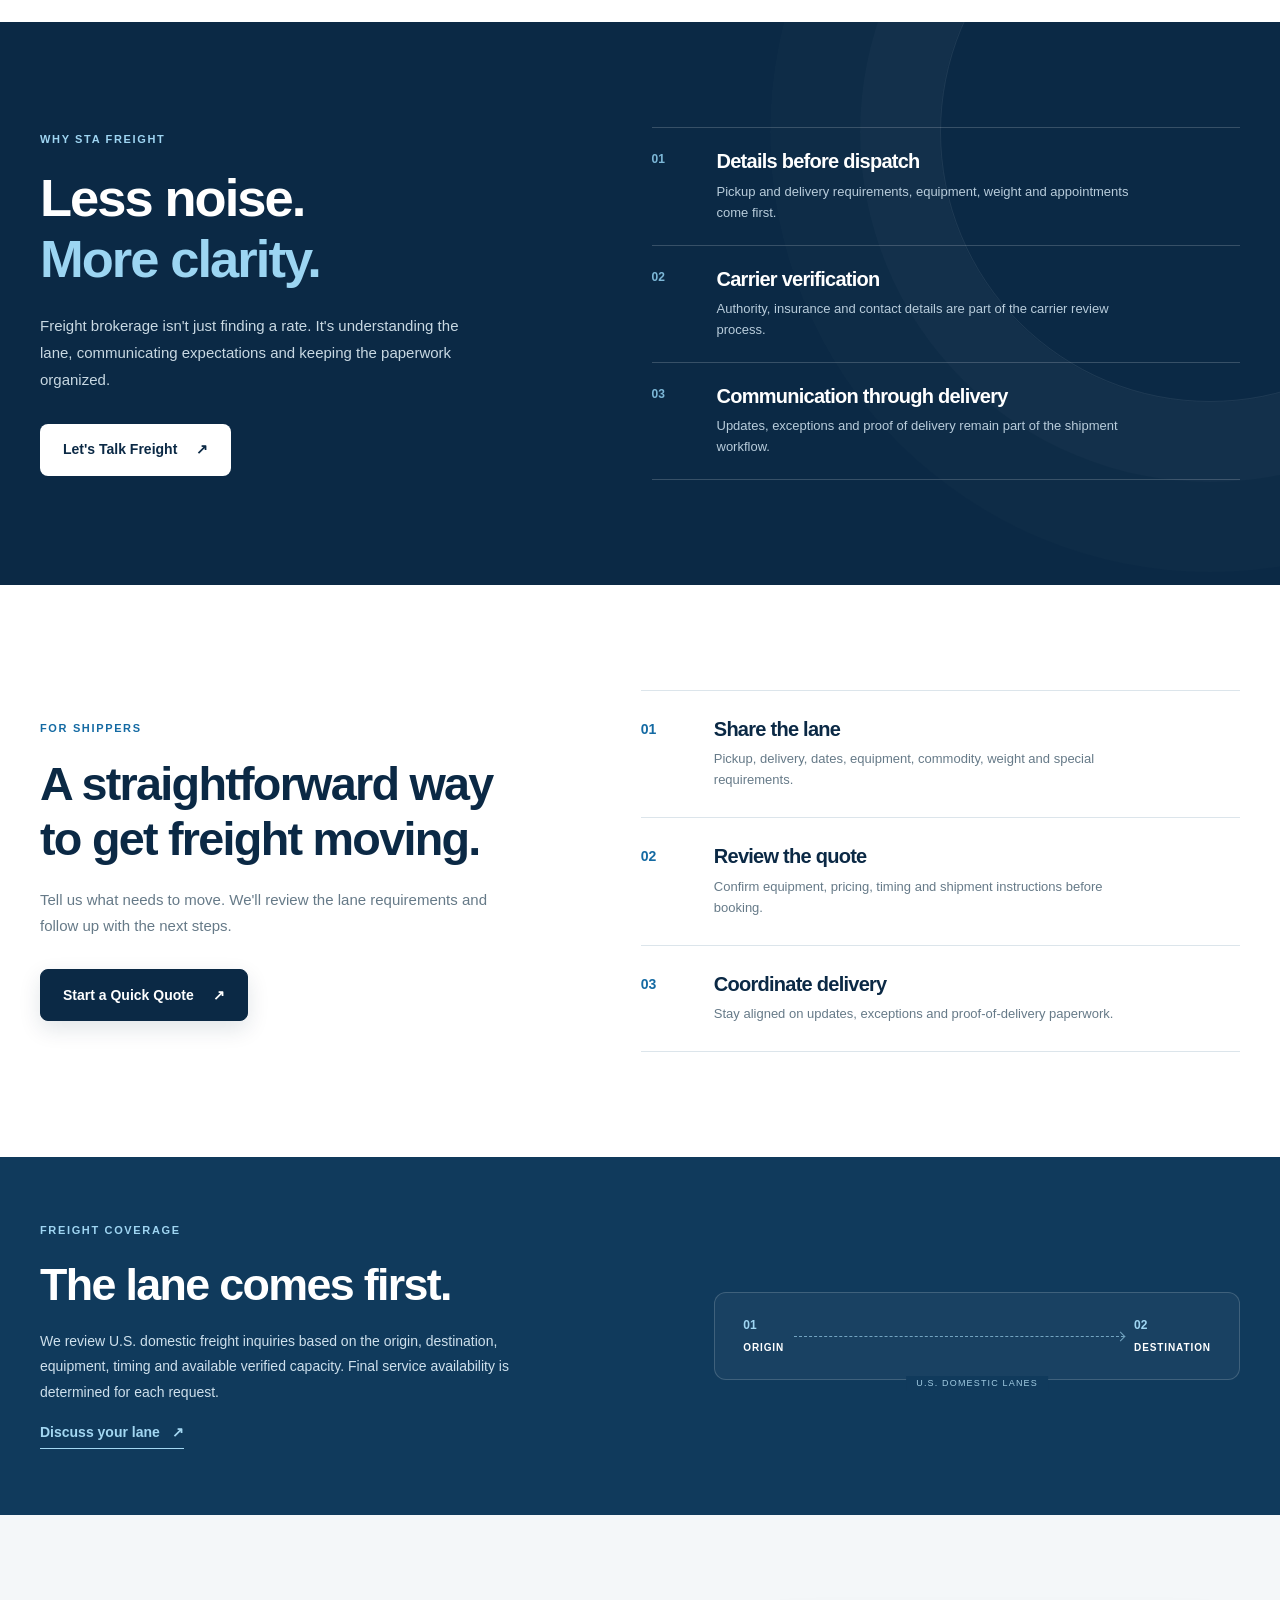
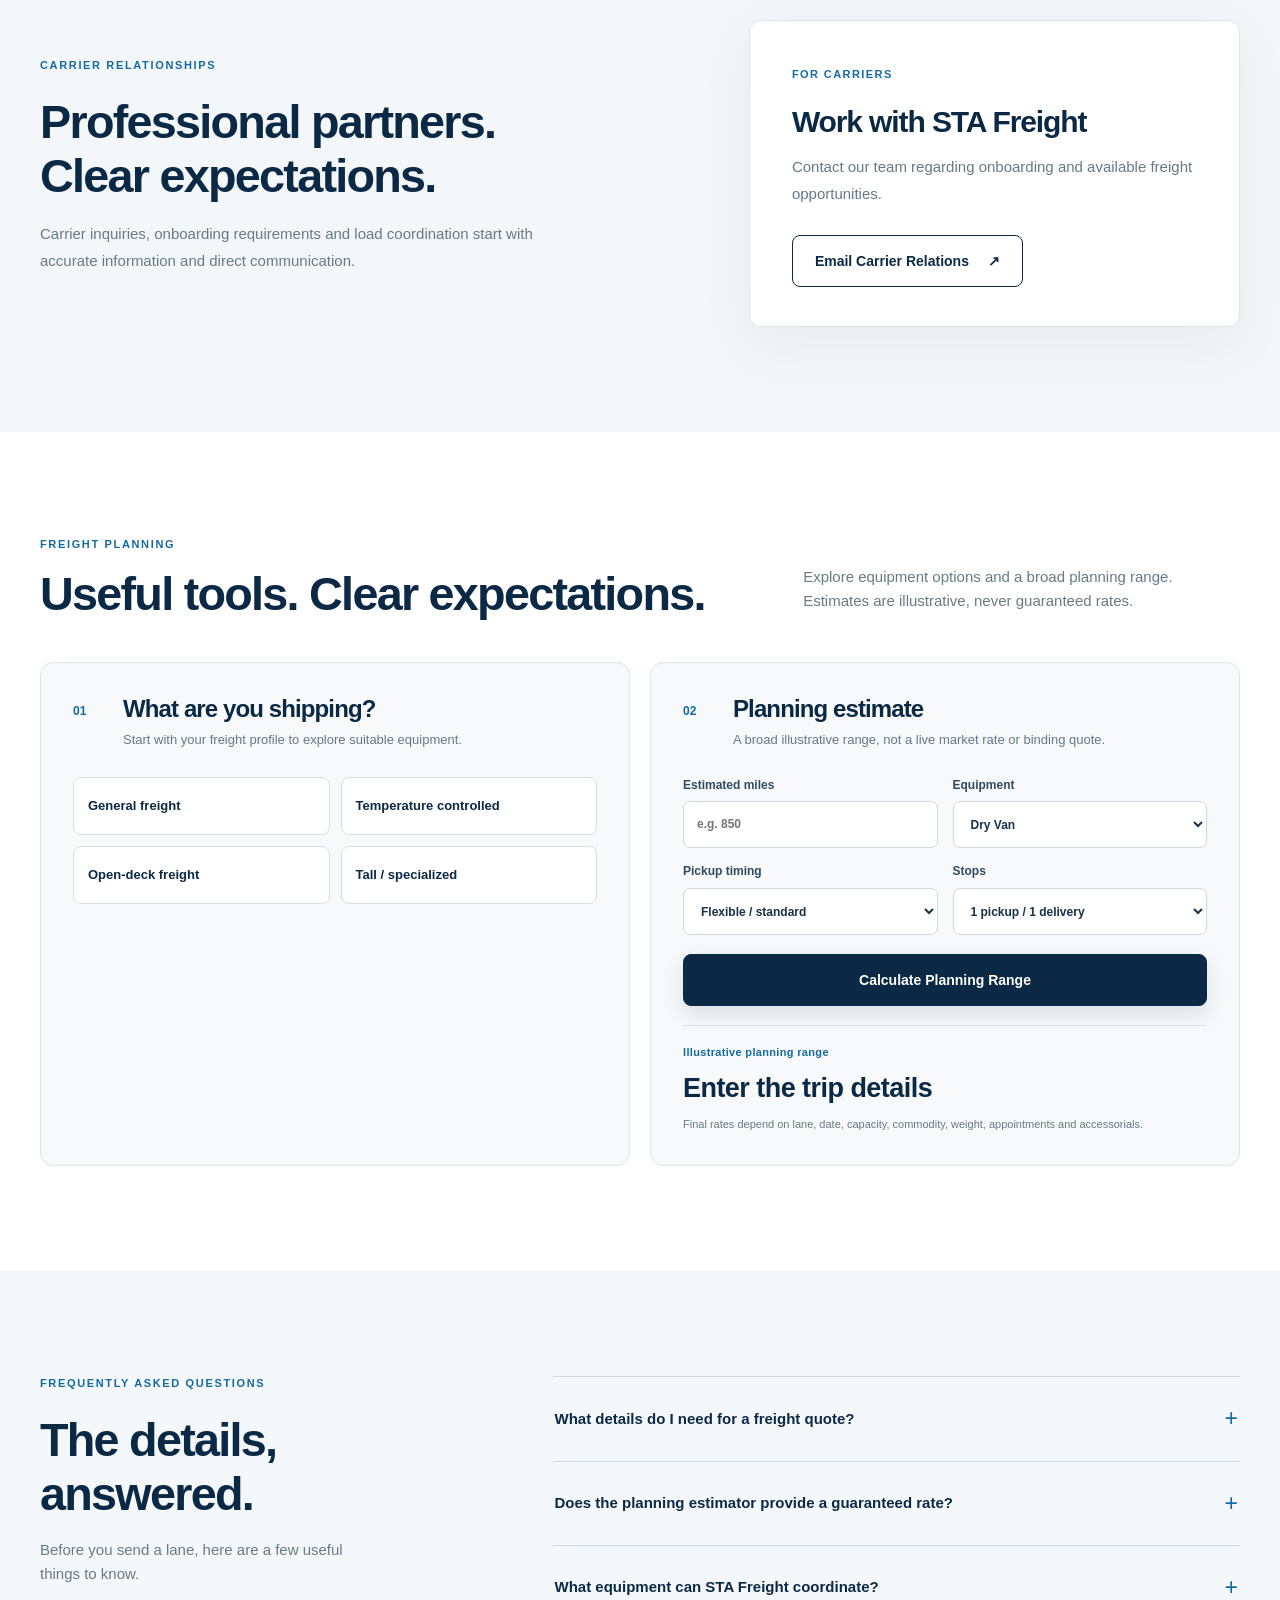
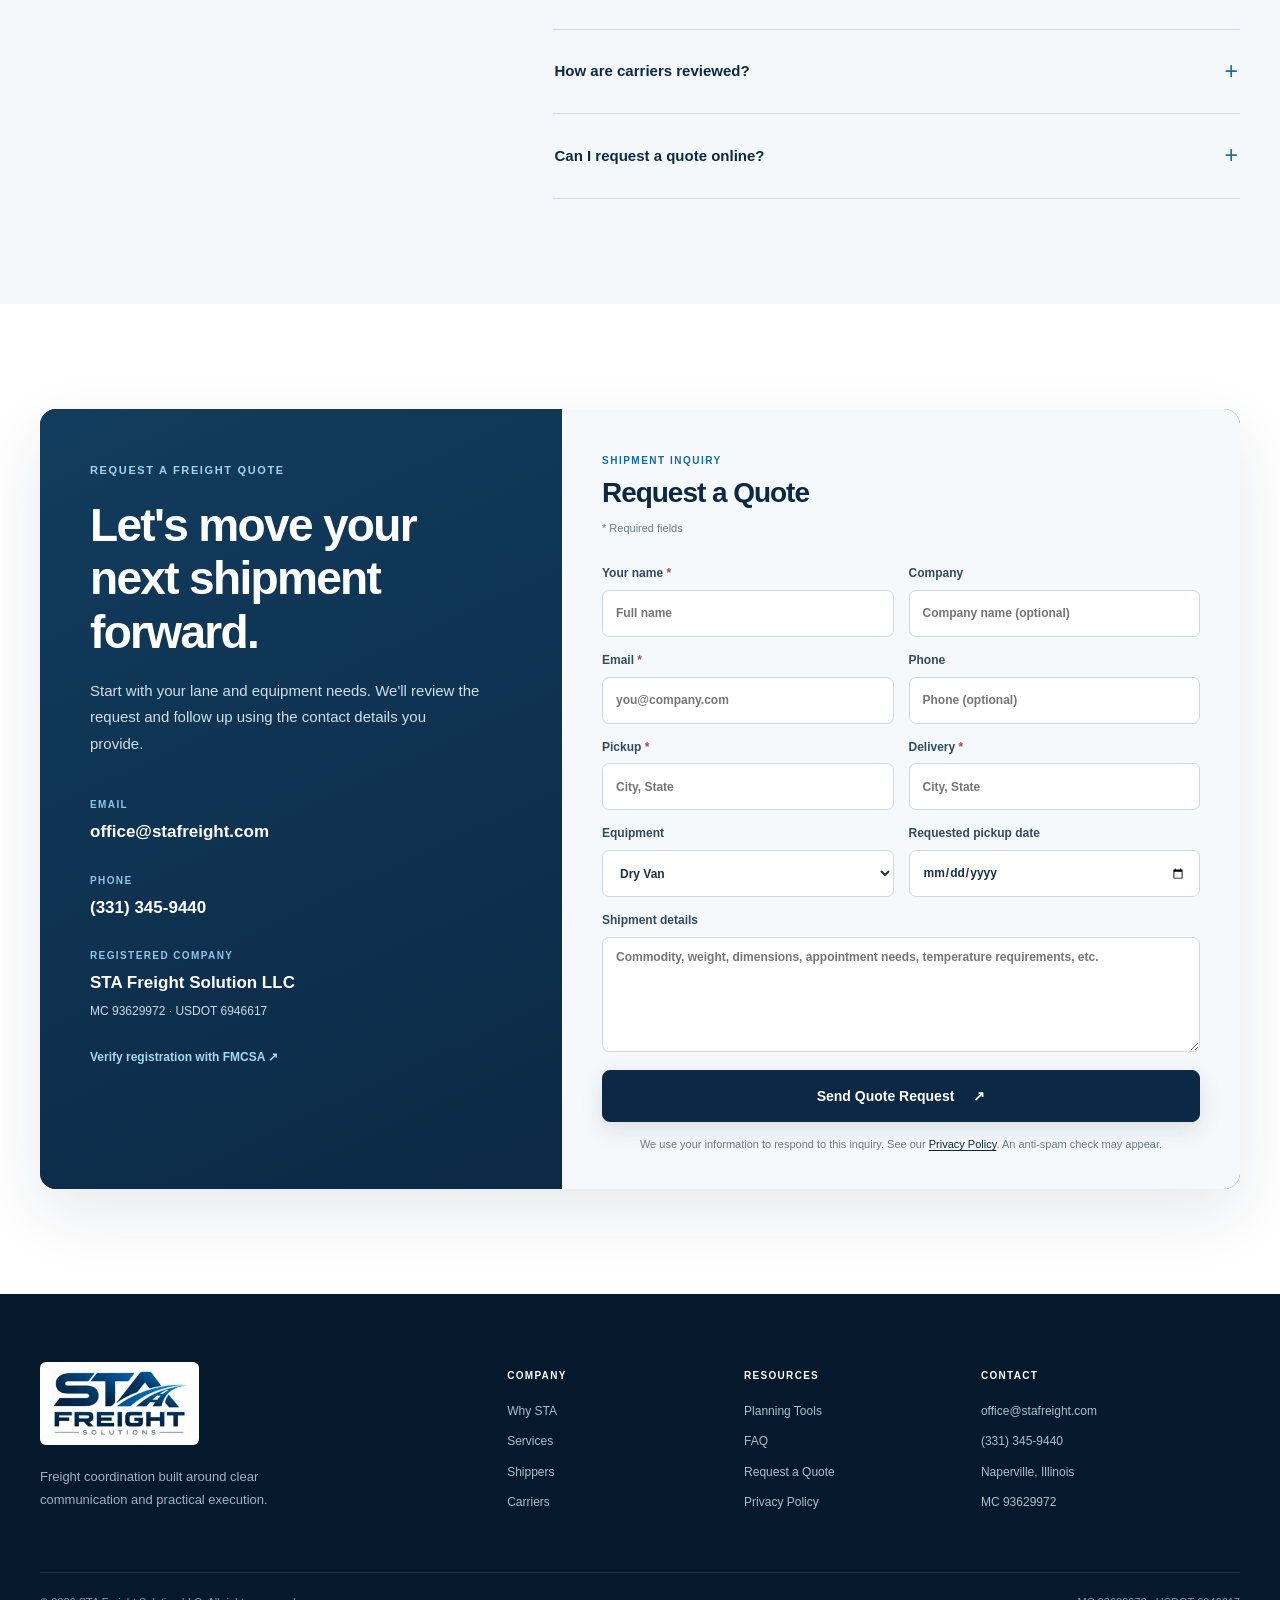
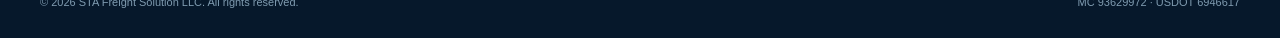
==== commit dd64624b: "Redesign STA Freight website in Corporate Premium style with accessible responsive layout" ====
--- a/index.html
+++ b/index.html
@@ -1,289 +1,101 @@
 <!doctype html>
 <html lang="en">
 <head>
-<meta charset="utf-8">
-<meta name="viewport" content="width=device-width,initial-scale=1">
-<title>STA Freight Solutions | Freight Brokerage</title>
-<meta name="robots" content="index, follow">
-<link rel="canonical" href="https://stafreight.com/">
-<link rel="icon" type="image/webp" href="https://stafreight.com/assets/sta-freight-logo.webp">
-<meta name="theme-color" content="#062a50">
-<meta property="og:type" content="website">
-<meta property="og:site_name" content="STA Freight Solutions">
-<meta property="og:title" content="STA Freight Solutions | Freight Brokerage">
-<meta property="og:description" content="Freight brokerage services for U.S. shippers. Request a tailored quote for dry van, reefer, flatbed or step deck freight.">
-<meta property="og:url" content="https://stafreight.com/">
-<meta property="og:image" content="https://stafreight.com/assets/sta-freight-hero-approved.webp">
-<meta property="og:image:alt" content="Highway freight transportation representing STA Freight Solutions">
-<meta name="twitter:card" content="summary_large_image">
-<meta name="twitter:title" content="STA Freight Solutions | Freight Brokerage">
-<meta name="twitter:description" content="Practical U.S. freight brokerage services and shipment quotes.">
-<meta name="twitter:image" content="https://stafreight.com/assets/sta-freight-hero-approved.webp">
-<link rel="preload" as="image" href="/assets/sta-freight-hero-approved.webp" media="(min-width: 851px)" fetchpriority="high">
-<link rel="preload" as="image" href="/assets/sta-freight-hero-mobile.webp" media="(max-width: 850px)" fetchpriority="high">
-<script type="application/ld+json">
-{
-  "@context": "https://schema.org",
-  "@type": "Organization",
-  "name": "STA Freight Solution LLC",
-  "alternateName": "STA Freight Solutions",
-  "url": "https://stafreight.com/",
-  "logo": "https://stafreight.com/assets/sta-freight-logo.webp",
-  "email": "office@stafreight.com",
-  "telephone": "+1-331-345-9440",
-  "address": {
-    "@type": "PostalAddress",
-    "addressLocality": "Naperville",
-    "addressRegion": "IL",
-    "addressCountry": "US"
-  },
-  "contactPoint": {
-    "@type": "ContactPoint",
-    "contactType": "sales and freight quotes",
-    "email": "office@stafreight.com",
-    "telephone": "+1-331-345-9440"
-  },
-  "identifier": [
-    {
-      "@type": "PropertyValue",
-      "propertyID": "USDOT",
-      "value": "6946617"
-    },
-    {
-      "@type": "PropertyValue",
-      "propertyID": "MC",
-      "value": "93629972"
-    }
-  ]
-}
-</script>
-<meta name="description" content="STA Freight Solutions connects shippers with dependable carrier capacity through clear communication, practical execution and responsive freight support.">
-<style>
-:root{--navy:#062a50;--navy2:#031b34;--blue:#0c82dc;--blue2:#4dbbff;--cyan:#9ee1ff;--ink:#142237;--muted:#65758a;--line:#dbe6f1;--soft:#f4f8fc;--white:#fff;--green:#168a61;--shadow:0 24px 70px rgba(6,42,80,.15)}
-*{box-sizing:border-box}html{scroll-behavior:smooth}body{margin:0;font-family:Inter,Arial,Helvetica,sans-serif;color:var(--ink);background:#fff;line-height:1.55}a{color:inherit;text-decoration:none}button,input,textarea,select{font:inherit}.container{width:min(1240px,calc(100% - 38px));margin:auto}
-.topbar{background:var(--navy2);color:#bfd1df;font-size:12px}.topbar .container{min-height:34px;display:flex;align-items:center;justify-content:flex-end;gap:24px}.topbar b{color:#fff}
-.site-header{position:sticky;top:0;z-index:40;background:rgba(255,255,255,.97);backdrop-filter:blur(14px);border-bottom:1px solid var(--line)}.nav{height:88px;display:flex;align-items:center;justify-content:space-between;gap:28px}.brand{display:flex;align-items:center;gap:12px}.brand-mark{width:54px;height:54px;border-radius:14px;background:linear-gradient(145deg,var(--navy),#0d5c99);display:grid;place-items:center;color:#fff;font-weight:950;letter-spacing:-.08em;box-shadow:0 9px 22px rgba(6,42,80,.2)}.brand-copy strong{display:block;color:var(--navy);font-size:20px;line-height:1}.brand-copy span{display:block;margin-top:5px;font-size:10px;font-weight:850;letter-spacing:.12em;color:var(--muted);text-transform:uppercase}.links{display:flex;align-items:center;gap:25px;color:#34465c;font-size:14px;font-weight:750}.links a:hover{color:var(--blue)}.cta{padding:13px 19px;border-radius:999px;background:var(--navy);color:#fff!important;box-shadow:0 8px 20px rgba(6,42,80,.15)}.menu{display:none;border:0;background:none;padding:8px}.menu span{display:block;width:25px;height:2px;background:var(--navy);margin:5px}
-.hero{position:relative;overflow:hidden;background:linear-gradient(135deg,#f8fbff 0%,#fff 50%,#edf6ff 100%);border-bottom:1px solid var(--line)}.hero:before{content:"";position:absolute;width:560px;height:560px;right:-150px;top:-90px;border-radius:50%;background:radial-gradient(circle,rgba(77,187,255,.18),transparent 67%)}.hero-grid{position:relative;display:grid;grid-template-columns:.92fr 1.08fr;gap:38px;align-items:center;min-height:720px;padding:70px 0}.kicker{font-size:12px;letter-spacing:.18em;font-weight:900;color:var(--blue);margin-bottom:18px}h1,h2{letter-spacing:-.045em;line-height:1.04;margin:0}h1{font-size:clamp(50px,5.7vw,82px);max-width:710px}h1 span{color:var(--blue)}.hero-copy>p{font-size:19px;color:var(--muted);max-width:630px;margin:25px 0 0}.hero-actions{display:flex;gap:14px;flex-wrap:wrap;margin:32px 0 20px}.hero-helper{font-size:13px;color:var(--muted);margin:0 0 28px}.hero-helper a{font-weight:800;color:var(--blue);text-decoration:underline;text-underline-offset:3px}.btn{display:inline-flex;align-items:center;justify-content:center;min-height:54px;padding:0 24px;border-radius:12px;font-weight:850;border:1px solid transparent;cursor:pointer}.btn.primary{background:var(--navy);color:#fff;box-shadow:0 12px 28px rgba(6,42,80,.19)}.btn.secondary{background:#fff;color:var(--navy);border-color:var(--line)}.btn.ghost{background:#eef7ff;color:var(--blue);border-color:#cce9ff}.value-row{display:grid;grid-template-columns:repeat(3,1fr);gap:15px;border-top:1px solid var(--line);padding-top:26px}.value-row strong{display:block;color:var(--navy);font-size:14px;margin-bottom:4px}.value-row span{display:block;color:var(--muted);font-size:12px;line-height:1.45}
-.hero-visual{position:relative;height:570px}.photo-card{position:absolute;inset:0;border-radius:32px;overflow:hidden;box-shadow:var(--shadow);background:linear-gradient(90deg,rgba(3,27,52,.10),rgba(3,27,52,.02)),url('https://images.unsplash.com/photo-1720127601642-7c3a7ba88f5f?auto=format&fit=crop&w=1440&q=72') center/cover no-repeat,linear-gradient(160deg,#0b3b6d,#061f3e)}.photo-card:after{content:"";position:absolute;inset:0;background:linear-gradient(180deg,rgba(3,27,52,.04) 20%,rgba(3,27,52,.72) 100%)}.photo-label{position:absolute;left:24px;top:24px;z-index:3;padding:9px 12px;border-radius:999px;background:rgba(3,27,52,.72);backdrop-filter:blur(8px);color:#fff;border:1px solid rgba(255,255,255,.15);font-size:11px;font-weight:900;letter-spacing:.14em}.load-status{position:absolute;z-index:4;right:22px;top:22px;width:min(370px,73%);padding:20px;border-radius:20px;background:rgba(3,27,52,.9);color:#fff;border:1px solid rgba(255,255,255,.12);box-shadow:0 16px 40px rgba(0,0,0,.22);backdrop-filter:blur(10px)}.load-status .head{display:flex;justify-content:space-between;gap:16px;align-items:center}.live{font-size:11px;color:#a9e7c8}.lane{font-size:24px;font-weight:900;letter-spacing:-.03em;margin:17px 0 12px}.lane span{color:var(--cyan)}.progress{height:5px;border-radius:99px;background:rgba(255,255,255,.14);overflow:hidden}.progress i{display:block;width:62%;height:100%;background:linear-gradient(90deg,var(--blue2),var(--cyan))}.progress-labels{display:flex;justify-content:space-between;font-size:10px;color:#a9bfce;margin-top:8px}.status-grid{display:grid;grid-template-columns:repeat(3,1fr);gap:8px;margin-top:16px}.status-grid div{padding:11px;border-radius:12px;background:rgba(255,255,255,.07)}.status-grid span,.status-grid strong{display:block}.status-grid span{font-size:10px;color:#aabfce}.status-grid strong{font-size:12px;margin-top:3px}.capacity-card{position:absolute;z-index:4;left:22px;bottom:22px;width:286px;background:#fff;border-radius:18px;padding:18px;box-shadow:0 18px 40px rgba(3,27,52,.24)}.capacity-card .tag{font-size:10px;font-weight:900;letter-spacing:.13em;color:var(--blue)}.capacity-card h3{margin:5px 0 11px;font-size:20px;color:var(--navy)}.capacity-list{display:grid;grid-template-columns:1fr 1fr;gap:7px;font-size:12px;color:#586a7e}.capacity-list span{background:var(--soft);border:1px solid var(--line);border-radius:9px;padding:8px}
-.equipment-strip{border-bottom:1px solid var(--line);background:#fff}.equipment-strip .container{display:grid;grid-template-columns:repeat(5,1fr);gap:10px;text-align:center;padding:24px 0;color:#536378;font-size:13px;font-weight:800}.section{padding:105px 0}.soft{background:var(--soft)}.dark{background:linear-gradient(135deg,var(--navy2),var(--navy));color:#fff}.section-title{max-width:800px;margin-bottom:46px}.section-title h2{font-size:clamp(38px,4.1vw,58px)}.section-title p,.lead{color:var(--muted);font-size:18px}.dark .section-title p,.dark .lead{color:#bfd1df}.service-grid{display:grid;grid-template-columns:repeat(4,1fr);gap:18px}.service{padding:28px;background:#fff;border:1px solid var(--line);border-radius:22px;box-shadow:0 10px 30px rgba(6,42,80,.05)}.service-icon{width:54px;height:54px;display:grid;place-items:center;background:#e8f5ff;border-radius:16px;color:var(--blue);font-weight:900;margin-bottom:18px}.service h3{margin:0 0 9px;font-size:21px}.service p{margin:0;color:var(--muted);font-size:14px}
-.interactive-grid{display:grid;grid-template-columns:1fr 1fr;gap:22px;align-items:stretch}.tool-card{background:#fff;border:1px solid var(--line);border-radius:28px;padding:30px;box-shadow:0 14px 45px rgba(6,42,80,.08)}.tool-card h3{font-size:27px;margin:0 0 10px;letter-spacing:-.03em}.tool-card>p{color:var(--muted);margin:0 0 24px}.choice-grid{display:grid;grid-template-columns:repeat(2,1fr);gap:10px}.choice{padding:15px 14px;border:1px solid var(--line);border-radius:14px;background:#fff;text-align:left;font-weight:850;color:var(--navy);cursor:pointer}.choice:hover,.choice.active{border-color:var(--blue);background:#eef8ff;color:var(--blue)}.recommendation{display:none;margin-top:18px;padding:18px;border-radius:16px;background:#f4fbff;border:1px solid #cbeaff}.recommendation.show{display:block}.recommendation strong{display:block;color:var(--navy);font-size:18px}.recommendation span{display:block;color:var(--muted);font-size:13px;margin-top:4px}.field-grid{display:grid;grid-template-columns:1fr 1fr;gap:12px}.field label{display:block;font-size:12px;font-weight:850;color:#43566d}.field input,.field select{width:100%;margin-top:7px;padding:13px 14px;border:1px solid #c8d7e5;border-radius:10px;background:#fff;color:var(--ink);outline:none}.estimate-result{margin-top:16px;padding:18px;border-radius:16px;background:var(--navy);color:#fff}.estimate-result small{display:block;color:#aac3d7}.estimate-result strong{display:block;font-size:30px;margin:3px 0}.estimate-result em{display:block;font-style:normal;font-size:11px;color:#a9bfd0;line-height:1.45}
-.coverage-grid{display:grid;grid-template-columns:.82fr 1.18fr;gap:55px;align-items:center}.map-card{position:relative;min-height:410px;border-radius:30px;overflow:hidden;background:radial-gradient(circle at 50% 50%,rgba(24,149,235,.16),transparent 55%),linear-gradient(160deg,#082e58,#031a33);box-shadow:var(--shadow)}.map-dots{position:absolute;inset:55px}.map-dots:before{content:"";position:absolute;inset:0;background:radial-gradient(circle at 14% 38%,#7ed4ff 0 3px,transparent 4px),radial-gradient(circle at 21% 62%,#7ed4ff 0 3px,transparent 4px),radial-gradient(circle at 39% 46%,#fff 0 4px,transparent 5px),radial-gradient(circle at 53% 42%,#7ed4ff 0 3px,transparent 4px),radial-gradient(circle at 62% 60%,#7ed4ff 0 3px,transparent 4px),radial-gradient(circle at 74% 34%,#fff 0 4px,transparent 5px),radial-gradient(circle at 84% 54%,#7ed4ff 0 3px,transparent 4px),radial-gradient(circle at 91% 63%,#7ed4ff 0 3px,transparent 4px);filter:drop-shadow(0 0 8px #42baff)}.map-caption{position:absolute;left:28px;bottom:24px;color:#fff}.map-caption b{display:block;font-size:24px}.map-caption span{font-size:12px;color:#a9bfd0}.why-grid{display:grid;grid-template-columns:repeat(4,1fr);gap:16px}.why{padding:25px;border-radius:20px;border:1px solid rgba(255,255,255,.11);background:rgba(255,255,255,.06)}.why .num{font-size:12px;color:var(--cyan);font-weight:900;letter-spacing:.13em}.why h3{margin:12px 0 8px;font-size:20px}.why p{margin:0;color:#bbcedc;font-size:14px}.process-grid{display:grid;grid-template-columns:1fr 1fr;gap:65px;align-items:center}.steps{display:grid;gap:12px}.step{display:grid;grid-template-columns:52px 1fr;gap:16px;align-items:start;padding:19px 0;border-bottom:1px solid var(--line)}.step-no{width:44px;height:44px;border-radius:50%;display:grid;place-items:center;background:#e8f5ff;color:var(--blue);font-weight:900}.step b{display:block;font-size:17px}.step small{display:block;color:var(--muted);margin-top:3px}.carrier-panel{padding:38px;border-radius:28px;background:linear-gradient(155deg,#0c3a69,#06243f);color:#fff;box-shadow:var(--shadow)}.carrier-panel h3{font-size:34px;line-height:1.1;margin:10px 0 13px}.carrier-panel p{color:#bfd1df}.carrier-points{display:grid;grid-template-columns:1fr 1fr;gap:10px;margin-top:25px}.carrier-points div{padding:16px;border-radius:14px;background:rgba(255,255,255,.07);font-size:13px}
-.faq{max-width:920px}.faq details{border:1px solid var(--line);border-radius:16px;background:#fff;margin:10px 0;padding:0 18px}.faq summary{cursor:pointer;list-style:none;padding:19px 0;font-weight:850;color:var(--navy)}.faq summary::-webkit-details-marker{display:none}.faq summary:after{content:"+";float:right;color:var(--blue);font-size:20px}.faq details[open] summary:after{content:"–"}.faq p{margin:0 0 18px;color:var(--muted);font-size:14px}
-.contact-grid{display:grid;grid-template-columns:.75fr 1.25fr;gap:58px;align-items:start}.contact-list{display:grid;gap:12px;margin-top:28px}.contact-item{border:1px solid var(--line);border-radius:14px;padding:15px 17px}.contact-item span,.contact-item strong{display:block}.contact-item span{font-size:10px;letter-spacing:.12em;text-transform:uppercase;color:var(--muted)}.contact-item strong{margin-top:3px;color:var(--navy)}.quote-form{padding:28px;border-radius:24px;background:var(--soft);border:1px solid var(--line)}.form-row{display:grid;grid-template-columns:1fr 1fr;gap:14px}.quote-form label{display:block;font-size:13px;font-weight:800;margin-bottom:14px}.quote-form input,.quote-form textarea,.quote-form select{width:100%;margin-top:7px;padding:13px 14px;border:1px solid #c8d7e5;border-radius:10px;background:#fff;color:var(--ink);outline:none}.quote-form input:focus,.quote-form textarea:focus,.quote-form select:focus{border-color:var(--blue);box-shadow:0 0 0 3px rgba(12,130,220,.1)}.note-small{font-size:11px;color:var(--muted);text-align:center;margin:10px 0 0}.compliance{background:#eef6fc;border-top:1px solid var(--line);border-bottom:1px solid var(--line)}.compliance .container{display:flex;align-items:center;justify-content:space-between;gap:20px;padding:16px 0;font-size:12px;color:#5b6f83}.pending{display:inline-flex;align-items:center;gap:7px;font-weight:900;color:#795c00;background:#fff6cf;border:1px solid #eedb83;border-radius:999px;padding:7px 10px}
-.quick-float{position:fixed;right:22px;bottom:22px;z-index:45;border:0;border-radius:999px;background:var(--blue);color:#fff;padding:15px 20px;font-weight:900;box-shadow:0 14px 36px rgba(12,130,220,.35);cursor:pointer}.modal{position:fixed;inset:0;z-index:80;background:rgba(3,27,52,.58);display:none;align-items:center;justify-content:center;padding:18px}.modal.show{display:flex}.modal-card{width:min(570px,100%);background:#fff;border-radius:24px;padding:26px;box-shadow:0 30px 90px rgba(0,0,0,.28);position:relative}.modal-card h3{font-size:28px;margin:0 0 8px}.modal-card p{color:var(--muted);margin:0 0 20px}.close-modal{position:absolute;right:14px;top:14px;width:38px;height:38px;border-radius:50%;border:1px solid var(--line);background:#fff;cursor:pointer;font-size:20px}.mini-form{display:grid;gap:11px}.mini-form input,.mini-form select{width:100%;padding:12px;border:1px solid #c8d7e5;border-radius:10px}.mini-row{display:grid;grid-template-columns:1fr 1fr;gap:10px}.success-note{display:none;padding:14px;border-radius:12px;background:#edf9f5;color:#0e6d4d;font-size:13px;margin-top:12px}.success-note.show{display:block}
-footer{background:linear-gradient(180deg,#f4f9ff 0%,#edf5fc 100%);color:var(--navy);padding:62px 0 28px;border-top:1px solid #dbe6f1}.footer-grid{display:grid;grid-template-columns:2fr 1fr 1fr 1fr;gap:36px}.footer-brand{display:flex;align-items:center;gap:10px;margin-bottom:12px}.footer-brand img{max-width:100%;mix-blend-mode:multiply}.footer-brand .brand-mark{box-shadow:none;background:#fff;color:var(--navy)}footer b{display:block;margin-bottom:12px;color:#062a50;font-size:14px}footer a,footer p,footer span{display:block;color:#4c647e;font-size:13px;margin:8px 0}footer a:hover{color:var(--blue)}.credit{font-size:10px!important;color:#7f90a4!important}.legal{border-top:1px solid #d1dfed;margin-top:38px;padding-top:18px;font-size:11px;color:#617991}
-@media(max-width:1050px){.links{display:none}.menu{display:block}.hero-grid,.coverage-grid,.process-grid,.contact-grid,.interactive-grid{grid-template-columns:1fr}.hero-grid{min-height:auto;padding:54px 0}.hero-visual{height:560px}.service-grid,.why-grid{grid-template-columns:1fr 1fr}.footer-grid{grid-template-columns:1fr 1fr}}
-@media(max-width:700px){.container{width:min(100% - 24px,1240px)}.topbar{display:none}.nav{height:76px}.brand-copy span{display:none}.brand-mark{width:48px;height:48px}.brand-copy strong{font-size:17px}h1{font-size:45px}.hero-copy>p{font-size:17px}.value-row,.service-grid,.why-grid,.footer-grid{grid-template-columns:1fr}.hero-visual{height:600px}.load-status{left:14px;right:14px;top:14px;width:auto}.capacity-card{left:14px;right:14px;bottom:14px;width:auto}.equipment-strip .container{grid-template-columns:1fr 1fr}.form-row,.field-grid,.carrier-points,.choice-grid,.mini-row{grid-template-columns:1fr}.compliance .container{align-items:flex-start;flex-direction:column}.quick-float{right:12px;bottom:12px}}
-.topbar a:hover,.contact-item a:hover{color:var(--blue)}
-.contact-item .company-detail{display:block;color:var(--muted);font-size:12px;letter-spacing:0;text-transform:none;margin-top:5px}
-.contact-item .verify-link{display:inline-block;margin-top:8px;color:var(--blue);font-size:12px;font-weight:800;text-decoration:underline;text-underline-offset:3px}
-.load-status .head b{font-size:12px;letter-spacing:.08em}
-@media(max-width:700px){.hero-helper{margin-bottom:25px}.load-status .status-grid{gap:6px}.load-status .status-grid div{padding:9px}}
-
-/* P2: responsive layout, keyboard access and touch-friendly controls */
-html{scroll-padding-top:100px}
-section[id],main[id]{scroll-margin-top:100px}
-.skip-link{position:fixed;top:-100px;left:14px;z-index:120;background:#fff;color:var(--navy);padding:10px 16px;border-radius:8px;box-shadow:var(--shadow)}
-.skip-link:focus{top:12px}
-:where(a,button,input,textarea,select,summary):focus-visible{outline:3px solid #006dcc;outline-offset:3px}
-button,.btn,.choice,.faq summary{touch-action:manipulation}
-body.modal-open{overflow:hidden}
-.modal-card{max-height:calc(100dvh - 36px);overflow-y:auto;overscroll-behavior:contain}
-.quote-form input,.quote-form textarea,.quote-form select,.mini-form input,.mini-form select{min-height:44px}
-@media(max-width:1050px){
- .nav{position:relative}
- .menu{min-width:44px;min-height:44px;border-radius:10px;display:grid;place-content:center}
- .links.is-open{display:flex;position:absolute;top:calc(100% - 1px);left:0;right:0;flex-direction:column;align-items:stretch;gap:0;padding:10px 12px;background:#fff;border:1px solid var(--line);border-radius:0 0 18px 18px;box-shadow:0 18px 40px rgba(6,42,80,.16);max-height:calc(100dvh - 90px);overflow-y:auto}
- .links.is-open a{display:block;padding:13px 14px}
- .links.is-open .cta{text-align:center;margin:8px 0;border-radius:12px}
- .hero-visual{height:440px}
- .section{padding:78px 0}
-}
-@media(max-width:700px){
- .hero-grid{padding:34px 0 42px;gap:30px}
- .hero-copy h1{font-size:clamp(34px,8.8vw,46px);line-height:1.08}
- .hero-copy>p{font-size:16px;margin-top:18px}
- .hero-actions{gap:10px;margin:24px 0 16px}
- .hero-actions .btn{width:100%;min-height:50px}
- .hero-helper{font-size:13px}
- .hero-visual{height:360px}
- .photo-card{border-radius:20px;background-image:linear-gradient(90deg,rgba(3,27,52,.10),rgba(3,27,52,.02)),url('https://images.unsplash.com/photo-1720127601642-7c3a7ba88f5f?auto=format&fit=crop&w=850&q=68'),linear-gradient(160deg,#0b3b6d,#061f3e)}
- .photo-label{left:12px;top:12px;font-size:9px;padding:7px 10px;max-width:55%}
- .load-status{top:48px;left:12px;right:12px;width:auto;padding:13px 12px;border-radius:14px}
- .load-status .head{gap:8px;flex-wrap:wrap}
- .load-status .head b{font-size:10px}
- .load-status .lane{font-size:18px;margin:8px 0}
- .load-status .status-grid{margin-top:10px;gap:6px}
- .load-status .status-grid div{padding:7px 6px;border-radius:8px}
- .load-status .status-grid span{font-size:9px}
- .load-status .status-grid strong{font-size:10px;line-height:1.25}
- .capacity-card{left:12px;right:12px;bottom:12px;width:auto;border-radius:12px;padding:12px}
- .capacity-card h3{font-size:15px;margin:3px 0 7px}
- .capacity-list{gap:5px;font-size:10px}
- .capacity-list span{padding:5px}
- .section{padding:56px 0}
- .section-title{margin-bottom:26px}
- .section-title h2{font-size:clamp(30px,8vw,42px);line-height:1.1}
- .section-title p,.lead{font-size:16px}
- .service,.tool-card{padding:20px}
- .map-card{min-height:290px;border-radius:20px}
- .map-caption{left:18px;bottom:18px;right:18px}
- .map-caption b{font-size:20px}
- .carrier-panel{padding:24px}
- .carrier-panel h3{font-size:27px}
- .quote-form{padding:20px 16px}
- .modal{padding:10px;align-items:center}
- .modal-card{padding:22px 16px;max-height:calc(100dvh - 20px);border-radius:16px}
- .modal-card h3{font-size:24px;padding-right:32px}
- .quick-float{bottom:max(12px,env(safe-area-inset-bottom));right:12px;padding:13px 16px}
-}
-@media(max-width:380px){
- .hero-visual{height:390px}
- .load-status .status-grid{grid-template-columns:repeat(3,minmax(0,1fr))}
- .capacity-card{padding:10px}
- .photo-label{max-width:65%}
-}
-@media(prefers-reduced-motion:reduce){
- html{scroll-behavior:auto}
- *,*::before,*::after{animation-duration:.01ms!important;transition-duration:.01ms!important}
-}
-
-/* Approved STA Freight hero banner */
-.visually-hidden{position:absolute!important;clip:rect(0,0,0,0)!important;clip-path:inset(50%)!important;width:1px!important;height:1px!important;overflow:hidden!important;white-space:nowrap!important}
-.hero.hero-showcase:before{display:none}
-.hero.hero-showcase{background:linear-gradient(180deg,#edf6fd 0%,#ffffff 100%)}
-.showcase-container{width:min(1340px,calc(100% - 38px));padding:38px 0 38px}
-.showcase-desktop{display:block}
-.showcase-desktop img{display:block;width:100%;height:auto;border-radius:28px;box-shadow:0 22px 62px rgba(6,42,80,.16)}
-.showcase-mobile{display:none}
-.showcase-contact{display:flex;align-items:center;justify-content:space-between;gap:24px;margin-top:18px;padding:22px 26px;background:#fff;border:1px solid var(--line);border-radius:20px}
-.showcase-contact-copy{display:flex;flex-direction:column;gap:4px;max-width:520px}
-.showcase-contact-copy strong{color:var(--navy);font-size:19px}
-.showcase-contact-copy span{font-size:14px;color:var(--muted)}
-.showcase-contact-actions{display:flex;gap:10px;flex-wrap:wrap}
-.showcase-contact-actions .btn{min-height:46px;padding:0 17px}
-@media(max-width:1050px){.showcase-contact{align-items:stretch;flex-direction:column}}
-@media(max-width:850px){
- .showcase-container{width:min(100% - 24px,720px);padding:24px 0 32px}
- .showcase-desktop{display:none}
- .showcase-mobile{display:block;overflow:hidden;border-radius:22px;background:#06305a;color:#fff;box-shadow:0 16px 36px rgba(6,42,80,.18)}
- .showcase-mobile-header{padding:25px 20px 20px;background:linear-gradient(145deg,#073d72,#0d65ad)}
- .showcase-eyebrow{display:inline-block;padding:7px 12px;background:#082c4d;border-radius:999px;font-weight:850;font-size:10px;letter-spacing:.07em}
- .showcase-small{font-size:12px;font-weight:800;letter-spacing:.1em;margin:23px 0 8px;color:#d5ecfc}
- .showcase-mobile-header h2{font-size:clamp(32px,8vw,48px);line-height:1.09;letter-spacing:-.045em;color:#fff}
- .showcase-mobile-header h2 span{display:block;color:#9bd8ff}
- .showcase-mobile-truck{display:block;width:100%;height:auto}
- .showcase-mobile-steps{display:grid;grid-template-columns:repeat(3,minmax(0,1fr));gap:8px;padding:14px 12px 16px;background:#062442}
- .showcase-mobile-steps div{display:flex;flex-direction:column;gap:4px;padding:10px 8px;background:#163856;border-radius:10px}
- .showcase-mobile-steps small{font-size:10px;color:#b9ddf3;letter-spacing:.05em}
- .showcase-mobile-steps strong{font-size:12px;line-height:1.35;color:#fff}
- .showcase-mobile-capacity{display:flex;gap:8px;flex-wrap:wrap;align-items:center;padding:13px;background:#f3f8fc;color:#082c4d}
- .showcase-mobile-capacity strong{font-size:11px;margin-right:4px;color:#0875c6}
- .showcase-mobile-capacity span{padding:6px 9px;border:1px solid #d1e1ef;border-radius:9px;font-size:11px;background:#fff}
- .showcase-contact{padding:18px 15px;margin-top:14px;gap:15px}
- .showcase-contact-actions .btn{width:100%}
-}
-@media(max-width:380px){.showcase-mobile-steps{gap:5px;padding:10px 8px}.showcase-mobile-steps div{padding:8px 5px}.showcase-mobile-steps strong{font-size:11px}}
-
-</style>
+  <meta charset="utf-8">
+  <meta name="viewport" content="width=device-width,initial-scale=1">
+  <title>STA Freight Solutions | Professional Freight Brokerage</title>
+  <meta name="description" content="STA Freight Solutions coordinates U.S. dry van, reefer, flatbed and step deck freight. Send us your lane details for a tailored freight quote.">
+  <meta name="robots" content="index, follow">
+  <link rel="canonical" href="https://stafreight.com/">
+  <link rel="icon" type="image/webp" href="/assets/sta-freight-logo.webp">
+  <meta name="theme-color" content="#0b2945">
+  <meta property="og:type" content="website">
+  <meta property="og:site_name" content="STA Freight Solutions">
+  <meta property="og:title" content="STA Freight Solutions | Professional Freight Brokerage">
+  <meta property="og:description" content="Reliable freight coordination. Clear communication. Request a quote for your next domestic shipment.">
+  <meta property="og:url" content="https://stafreight.com/">
+  <meta property="og:image" content="https://stafreight.com/assets/sta-freight-logo.webp">
+  <meta property="og:image:alt" content="STA Freight Solutions company logo">
+  <meta name="twitter:card" content="summary">
+  <meta name="twitter:title" content="STA Freight Solutions | Freight Brokerage">
+  <meta name="twitter:description" content="Freight coordination built around your shipment requirements.">
+  <meta name="twitter:image" content="https://stafreight.com/assets/sta-freight-logo.webp">
+  <script type="application/ld+json">
+  {"@context":"https://schema.org","@type":"Organization","name":"STA Freight Solution LLC","alternateName":"STA Freight Solutions","url":"https://stafreight.com/","logo":"https://stafreight.com/assets/sta-freight-logo.webp","email":"office@stafreight.com","telephone":"+1-331-345-9440","address":{"@type":"PostalAddress","addressLocality":"Naperville","addressRegion":"IL","addressCountry":"US"},"contactPoint":{"@type":"ContactPoint","contactType":"sales and freight quotes","email":"office@stafreight.com","telephone":"+1-331-345-9440"},"identifier":[{"@type":"PropertyValue","propertyID":"USDOT","value":"6946617"},{"@type":"PropertyValue","propertyID":"MC","value":"93629972"}]}
+  </script>
+  <link rel="stylesheet" href="/assets/site.css?v=20261123a">
+  <script defer src="/assets/site.js?v=20261123a"></script>
 </head>
 <body>
-<a class="skip-link" href="#top">Skip to main content</a>
-<div class="topbar"><div class="container"><span><b>STA Freight Solution LLC</b> · MC 93629972</span><a href="mailto:office@stafreight.com">office@stafreight.com</a><a href="tel:+13313459440">(331) 345-9440</a></div></div>
-<header class="site-header"><div class="container nav"><a class="brand" href="#top" aria-label="STA Freight home"><img src="assets/sta-freight-logo.webp" alt="STA Freight Solutions" decoding="async" width="220" height="109" style="display:block;height:clamp(58px,6vw,72px);width:auto;object-fit:contain"></a><nav class="links" id="primaryNav" aria-label="Primary navigation"><a href="#services">Services</a><a href="#estimate">Quick Tools</a><a href="#coverage">Coverage</a><a href="#shippers">Shippers</a><a href="#carriers">Carriers</a><a href="#faq">FAQ</a><a href="#contact" class="cta">Request a Quote</a></nav><button class="menu" id="menuButton" type="button" aria-label="Open navigation" aria-controls="primaryNav" aria-expanded="false"><span></span><span></span><span></span></button></div></header>
-<main id="top">
-<section class="hero hero-showcase" aria-labelledby="heroPageHeading">
-  <div class="container showcase-container">
-    <h1 class="visually-hidden" id="heroPageHeading">STA Freight Solutions — Reliable freight coordination and clear communication</h1>
-    <div class="showcase-desktop">
-      <img src="assets/sta-freight-hero-approved.webp" width="1440" height="811" fetchpriority="high" decoding="async" alt="STA Freight: One lane, clear next steps. White Freightliner truck and trailer on a highway; process: review the lane, coordinate capacity, follow through. Equipment: Dry Van, Reefer, Flatbed, Step Deck.">
+<a class="skip-link" href="#main">Skip to main content</a>
+<div class="topbar"><div class="container topbar-inner"><span>STA Freight Solution LLC <span class="topbar-divider">/</span> MC 93629972</span><div class="topbar-links"><a href="mailto:office@stafreight.com">office@stafreight.com</a><a href="tel:+13313459440">(331) 345-9440</a></div></div></div>
+<header class="site-header">
+  <div class="container header-inner">
+    <a class="brand" href="#main" aria-label="STA Freight Solutions - home"><img src="/assets/sta-freight-logo.webp" alt="STA Freight Solutions" width="220" height="109" decoding="async"></a>
+    <nav class="nav-links" id="primaryNav" aria-label="Main navigation">
+      <a href="#services">Services</a><a href="#shippers">Shippers</a><a href="#carriers">Carriers</a><a href="#about">Why STA</a><a href="#contact">Contact</a>
+      <a class="nav-cta" href="#contact">Get a Quote <span aria-hidden="true">↗</span></a>
+    </nav>
+    <button class="menu-toggle" id="menuButton" type="button" aria-controls="primaryNav" aria-expanded="false" aria-label="Open navigation"><span></span><span></span><span></span></button>
+  </div>
+</header>
+<main id="main">
+<section class="hero" aria-labelledby="heroHeading">
+  <div class="container hero-inner">
+    <div class="hero-copy">
+      <p class="eyebrow"><span class="signal-dot" aria-hidden="true"></span> U.S. DOMESTIC FREIGHT BROKERAGE</p>
+      <h1 id="heroHeading">Freight moves better with <span>clear direction.</span></h1>
+      <p class="hero-subtitle">From the first quote to proof of delivery, STA Freight brings the right details, people and communication together to move your shipment forward.</p>
+      <div class="hero-actions"><a class="btn btn-primary" href="#contact">Request a Freight Quote <span aria-hidden="true">↗</span></a><a class="btn btn-outline" href="#services">Explore Our Services</a></div>
+      <div class="hero-footnote"><span class="footnote-rule" aria-hidden="true"></span> Dry Van · Reefer · Flatbed · Step Deck</div>
     </div>
-    <div class="showcase-mobile">
-      <div class="showcase-mobile-header">
-        <span class="showcase-eyebrow">STA FREIGHT · FREIGHT BROKERAGE</span>
-        <p class="showcase-small">FROM QUOTE TO DELIVERY</p>
-        <h2>One lane.<span> Clear next steps.</span></h2>
+    <div class="hero-panel" aria-label="Our freight coordination approach">
+      <div class="panel-top"><span class="panel-kicker">STA / FREIGHT SOLUTIONS</span><span class="panel-corner" aria-hidden="true">↗</span></div>
+      <div class="panel-content"><p class="panel-overline">A CLEARER WAY TO MOVE FREIGHT</p><h2>Your lane.<br><span>Our coordination.</span></h2>
+        <div class="route-graphic" aria-hidden="true"><svg viewBox="0 0 520 155" preserveAspectRatio="xMidYMid meet" xmlns="http://www.w3.org/2000/svg"><path d="M27 114 C115 114 110 38 215 38 S360 126 491 42" fill="none" stroke="#3d7398" stroke-width="2" stroke-dasharray="5 8"/><path d="M27 114 C115 114 110 38 215 38 S360 126 491 42" fill="none" stroke="#7ec4eb" stroke-width="2" stroke-dasharray="25 500"/><circle cx="27" cy="114" r="9" fill="#74c8f1"/><circle cx="27" cy="114" r="4" fill="#0c3150"/><circle cx="491" cy="42" r="9" fill="#74c8f1"/><circle cx="491" cy="42" r="4" fill="#0c3150"/><circle cx="215" cy="38" r="6" fill="#427fa4"/><circle cx="365" cy="86" r="5" fill="#427fa4"/></svg></div>
+        <div class="panel-steps"><div><span>01</span><strong>Review the lane</strong></div><div><span>02</span><strong>Coordinate capacity</strong></div><div><span>03</span><strong>Follow through</strong></div></div>
       </div>
-      <img class="showcase-mobile-truck" src="assets/sta-freight-hero-mobile.webp" width="960" height="494" decoding="async" alt="White Freightliner semi-truck hauling a silver trailer on a highway">
-      <div class="showcase-mobile-steps" aria-label="Our three-step process">
-        <div><small>STEP 01</small><strong>Review the lane</strong></div>
-        <div><small>STEP 02</small><strong>Coordinate capacity</strong></div>
-        <div><small>STEP 03</small><strong>Follow through</strong></div>
-      </div>
-      <div class="showcase-mobile-capacity"><strong>CAPACITY OPTIONS</strong><span>Dry Van</span><span>Reefer</span><span>Flatbed</span><span>Step Deck</span></div>
-    </div>
-    <div class="showcase-contact">
-      <div class="showcase-contact-copy">
-        <strong>Freight solutions for U.S. shippers.</strong>
-        <span>Dry Van, Reefer, Flatbed and Step Deck. Send us your lane details for a tailored quote.</span>
-      </div>
-      <div class="showcase-contact-actions"><a class="btn primary" href="#contact">Request a Freight Quote</a><a class="btn secondary" href="#services">Explore Services</a></div>
+      <div class="panel-bottom"><span>DETAILS MATTER AT EVERY MILE</span><span>QUOTE <span aria-hidden="true">→</span> DELIVERY</span></div>
     </div>
   </div>
 </section>
-<div class="equipment-strip"><div class="container"><span>Dry Van</span><span>Reefer</span><span>Flatbed</span><span>Step Deck</span><span>Specialized</span></div></div>
-<section class="section" id="services"><div class="container"><div class="section-title"><div class="kicker">SERVICES</div><h2>Practical freight support from quote to delivery.</h2><p>Built for shippers who need responsive communication, dependable capacity, and organized execution.</p></div><div class="service-grid"><article class="service"><div class="service-icon">DV</div><h3>Dry Van</h3><p>General freight and full truckload capacity across domestic lanes.</p></article><article class="service"><div class="service-icon">RF</div><h3>Refrigerated</h3><p>Temperature-sensitive freight with clear instructions and tracking expectations.</p></article><article class="service"><div class="service-icon">FB</div><h3>Flatbed</h3><p>Open-deck capacity for machinery, materials, building products, and project freight.</p></article><article class="service"><div class="service-icon">SD</div><h3>Step Deck</h3><p>Lower deck height for taller freight and specialized open-deck requirements.</p></article></div></div></section>
-<section class="section soft" id="estimate"><div class="container"><div class="section-title"><div class="kicker">QUICK TOOLS</div><h2>Give customers something useful in under a minute.</h2><p>Use the freight finder to identify the likely equipment type, or generate a planning-only rate range before requesting an exact quote.</p></div><div class="interactive-grid"><div class="tool-card"><h3>What are you shipping?</h3><p>Select the freight profile. The guide will point you toward the most likely service.</p><div class="choice-grid" role="group" aria-label="Select freight profile"><button class="choice" type="button" aria-pressed="false" data-rec="Dry Van" data-copy="Best for palletized, boxed, and general freight that does not require temperature control.">General freight</button><button class="choice" type="button" aria-pressed="false" data-rec="Reefer" data-copy="Best for food, produce, beverages, pharmaceuticals, and temperature-sensitive freight.">Temperature controlled</button><button class="choice" type="button" aria-pressed="false" data-rec="Flatbed" data-copy="Best for machinery, steel, lumber, construction materials, and freight loaded from the side or top.">Open-deck freight</button><button class="choice" type="button" aria-pressed="false" data-rec="Step Deck" data-copy="Best for taller open-deck freight that benefits from a lower main deck height.">Tall / oversized profile</button></div><div class="recommendation" id="recommendation" role="status" aria-live="polite"><strong id="recTitle"></strong><span id="recCopy"></span><a class="btn ghost" href="#contact" style="margin-top:14px">Build my quote request</a></div></div><div class="tool-card"><h3>Quick planning estimate</h3><p>Enter estimated trip miles and equipment. This produces a broad planning range, not a live market quote.</p><div class="field-grid"><div class="field"><label>Estimated miles<input id="miles" type="number" min="1" placeholder="e.g. 850"></label></div><div class="field"><label>Equipment<select id="equipment"><option value="dry">Dry Van</option><option value="reefer">Reefer</option><option value="flatbed">Flatbed</option><option value="stepdeck">Step Deck</option></select></label></div><div class="field"><label>Pickup timing<select id="urgency"><option value="normal">Flexible / standard</option><option value="soon">Within 48 hours</option><option value="urgent">Same / next day</option></select></label></div><div class="field"><label>Stops<select id="stops"><option value="1">1 pickup / 1 delivery</option><option value="2">1 extra stop</option><option value="3">2 extra stops</option></select></label></div></div><button class="btn primary" id="estimateBtn" type="button" style="margin-top:14px;width:100%">Calculate planning range</button><div class="estimate-result" id="estimateResult" role="status" aria-live="polite"><small>Illustrative planning range</small><strong>Enter the lane details</strong><em>Actual rates depend on lane, date, capacity, commodity, weight, appointments, accessorials, and market conditions. This tool is not a binding quote.</em></div></div></div></div></section>
-<section class="section" id="coverage"><div class="container coverage-grid"><div><div class="kicker">COVERAGE</div><h2>Domestic freight coverage built around the lane.</h2><p class="lead">We focus on matching the shipment requirements to appropriate carrier capacity, then keeping communication clear from pickup through proof of delivery.</p><a class="btn primary" href="#contact">Send us a lane</a></div><div class="map-card"><div class="map-dots"></div><div class="map-caption"><b>48-state freight support</b><span>Final availability depends on lane, equipment, timing, and verified capacity.</span></div></div></div></section>
-<section class="section dark" id="about"><div class="container"><div class="section-title"><div class="kicker" style="color:#91d8ff">WHY STA FREIGHT</div><h2>More than a rate between two cities.</h2><p>The operating model is designed around execution discipline rather than marketing claims.</p></div><div class="why-grid"><div class="why"><div class="num">01</div><h3>Operations-first</h3><p>Load details, appointments, communication, and exceptions stay at the center of the workflow.</p></div><div class="why"><div class="num">02</div><h3>Carrier verification</h3><p>Authority, insurance, contact information, and carrier documentation are checked before dispatch.</p></div><div class="why"><div class="num">03</div><h3>Proactive updates</h3><p>Customers should know what is happening before they have to ask.</p></div><div class="why"><div class="num">04</div><h3>Clean documentation</h3><p>Rate confirmations, accessorials, PODs, and billing documentation stay organized.</p></div></div></div></section>
-<section class="section soft" id="shippers"><div class="container process-grid"><div><div class="kicker">FOR SHIPPERS</div><h2>A simple path from lane details to booked capacity.</h2><div class="steps"><div class="step"><div class="step-no">1</div><div><b>Send the lane</b><small>Pickup, delivery, dates, equipment, commodity, weight, and special requirements.</small></div></div><div class="step"><div class="step-no">2</div><div><b>Review the quote</b><small>Receive clear pricing and confirm the shipment details before booking.</small></div></div><div class="step"><div class="step-no">3</div><div><b>Track execution</b><small>Stay informed through pickup, transit, exceptions, and delivery.</small></div></div></div></div><div class="carrier-panel"><div class="kicker" style="color:#91d8ff">FAST START</div><h3>Have a lane ready?</h3><p>Use the short form below. It asks only for the details needed to begin a real quote.</p><button class="btn primary" type="button" onclick="openQuickQuote()" style="background:#fff;color:#062a50">Quick quote request</button></div></div></section>
-<section class="section" id="carriers"><div class="container process-grid"><div class="carrier-panel"><div class="kicker" style="color:#91d8ff">CARRIER NETWORK</div><h3>Dependable carriers make dependable freight possible.</h3><p>STA Freight values clear instructions, professional communication, accurate tracking, and complete documentation.</p><div class="carrier-points"><div>Authority & insurance verification</div><div>Clear pickup & delivery instructions</div><div>Tracking expectations</div><div>Organized POD documentation</div></div></div><div><div class="kicker">FOR CARRIERS</div><h2>Professional loads. Clear expectations.</h2><p class="lead">For carrier inquiries and onboarding information, please contact our team by email.</p></div></div></section>
-<section class="section soft" id="faq"><div class="container"><div class="section-title"><div class="kicker">FAQ</div><h2>Answers before the first call.</h2><p>A concise FAQ helps customers understand the process and reduces unnecessary back-and-forth.</p></div><div class="faq"><details><summary>What information do you need for an exact freight quote?</summary><p>Pickup and delivery locations, requested dates, equipment type, commodity, weight, dimensions when relevant, number of stops, and any appointment or special handling requirements.</p></details><details><summary>Does the online estimator show a guaranteed rate?</summary><p>No. It is a broad planning tool only. Final freight pricing depends on the actual lane, date, capacity, commodity, weight, appointments, and market conditions.</p></details><details><summary>What equipment types can STA Freight support?</summary><p>The site is structured around dry van, refrigerated, flatbed, step deck, and specialized freight needs, subject to verified carrier availability.</p></details><details><summary>How are carriers verified?</summary><p>Before dispatch, carrier authority, insurance, identity/contact details, and required documentation should be checked as part of the onboarding and load-booking process.</p></details><details><summary>How will shipment updates work?</summary><p>The goal is proactive communication through booking, pickup, transit, exceptions, delivery, and final documentation so customers do not have to chase basic status information.</p></details><details><summary>Can I request a quote without calling?</summary><p>Yes. Use the short quote form or the Quick Quote button. The forms submit your shipment details online for review by the STA Freight team.</p></details></div></div></section>
-<section class="section" id="contact"><div class="container contact-grid"><div><div class="kicker">REQUEST A QUOTE</div><h2>Send the lane. We’ll organize the details.</h2><p class="lead">No long onboarding form for the first request. Start with the shipment basics and add details as needed.</p><div class="contact-list"><div class="contact-item"><span>Business email</span><strong><a href="mailto:office@stafreight.com">office@stafreight.com</a></strong></div><div class="contact-item"><span>Business phone</span><strong><a href="tel:+13313459440">(331) 345-9440</a></strong></div><div class="contact-item"><span>Registered company</span><strong>STA Freight Solution LLC</strong><span class="company-detail">Naperville, Illinois · MC 93629972 · USDOT 6946617</span><a class="verify-link" href="https://li-public.fmcsa.dot.gov/LIVIEW/pkg_carrquery.prc_carrlist" target="_blank" rel="noopener noreferrer">Verify registration with FMCSA</a></div></div></div><form class="quote-form" id="quoteForm" action="https://formsubmit.co/office@stafreight.com" method="POST"><input type="hidden" name="_subject" value="STA Freight | New Request a Quote"><input type="hidden" name="_next" value="https://stafreight.com/thank-you.html"><input type="hidden" name="_template" value="table"><input type="hidden" name="_autoresponse" value="Thank you for contacting STA Freight Solutions. We received your freight quote request and will review the details. Our team will follow up using the contact information you provided."><input type="text" name="_honey" autocomplete="off" tabindex="-1" aria-hidden="true" style="display:none"><div class="form-row"><label>Your name<input name="name" required></label><label>Company<input name="company"></label></div><div class="form-row"><label>Email<input name="email" type="email" required></label><label>Phone<input name="phone" type="tel"></label></div><div class="form-row"><label>Pickup<input name="pickup" placeholder="City, State" required></label><label>Delivery<input name="delivery" placeholder="City, State" required></label></div><div class="form-row"><label>Equipment<select name="equipment"><option>Dry Van</option><option>Reefer</option><option>Flatbed</option><option>Step Deck</option><option>Specialized / Not sure</option></select></label><label>Requested pickup date<input name="date" type="date"></label></div><label>Shipment details<textarea name="details" rows="5" placeholder="Commodity, weight, dimensions, stops, appointment requirements, temperature, tarps, etc."></textarea></label><button class="btn primary" type="submit" style="width:100%">Send Quote Request</button><p class="note-small">Submitting sends the request to STA Freight. See our <a href="/privacy.html">Privacy Policy</a>. Complete the anti-spam check if prompted.</p></form></div></section>
-
+<section class="credential-strip" aria-label="Company and service information"><div class="container credential-inner"><span><strong>MC 93629972</strong> <small>Broker registration</small></span><span><strong>USDOT 6946617</strong> <small>Federal identification</small></span><span><strong>U.S. Domestic</strong> <small>Freight coordination</small></span><a href="#contact">Have a shipment ready? <span aria-hidden="true">↗</span></a></div></section>
+<section class="section services-section" id="services" aria-labelledby="servicesHeading"><div class="container">
+  <div class="section-head"><div><p class="eyebrow">WHAT WE COORDINATE</p><h2 id="servicesHeading">Built around your freight.</h2></div><p>Every load has its own requirements. We help match your shipment to suitable equipment and available carrier capacity.</p></div>
+  <div class="services-grid">
+    <article class="service-card"><div class="service-top"><span class="service-index">01 / 04</span><span class="service-icon" aria-hidden="true">DV</span></div><h3>Dry Van</h3><p>General freight, palletized cargo and full-truckload shipments that don't require temperature control.</p><span class="service-detail">GENERAL FREIGHT</span></article>
+    <article class="service-card"><div class="service-top"><span class="service-index">02 / 04</span><span class="service-icon" aria-hidden="true">RF</span></div><h3>Refrigerated</h3><p>Temperature-sensitive commodities with clear temperature and handling instructions.</p><span class="service-detail">TEMPERATURE-CONTROLLED</span></article>
+    <article class="service-card"><div class="service-top"><span class="service-index">03 / 04</span><span class="service-icon" aria-hidden="true">FB</span></div><h3>Flatbed</h3><p>Open-deck requirements for equipment, steel, materials and project-related freight.</p><span class="service-detail">OPEN DECK</span></article>
+    <article class="service-card"><div class="service-top"><span class="service-index">04 / 04</span><span class="service-icon" aria-hidden="true">SD</span></div><h3>Step Deck</h3><p>Lower-deck options for taller cargo and specialized loading considerations.</p><span class="service-detail">SPECIALIZED EQUIPMENT</span></article>
+  </div>
+  <div class="services-bottom"><span>Not sure which equipment fits your load?</span><a class="text-link" href="#contact">Send your shipment details <span aria-hidden="true">↗</span></a></div>
+</div></section>
+<section class="section approach-section" id="about" aria-labelledby="aboutHeading"><div class="container approach-layout"><div class="approach-intro"><p class="eyebrow eyebrow-light">WHY STA FREIGHT</p><h2 id="aboutHeading">Less noise.<br><span>More clarity.</span></h2><p>Freight brokerage isn't just finding a rate. It's understanding the lane, communicating expectations and keeping the paperwork organized.</p><a class="btn btn-light" href="#contact">Let's Talk Freight <span aria-hidden="true">↗</span></a></div><div class="approach-points"><article><span class="approach-num">01</span><div><h3>Details before dispatch</h3><p>Pickup and delivery requirements, equipment, weight and appointments come first.</p></div></article><article><span class="approach-num">02</span><div><h3>Carrier verification</h3><p>Authority, insurance and contact details are part of the carrier review process.</p></div></article><article><span class="approach-num">03</span><div><h3>Communication through delivery</h3><p>Updates, exceptions and proof of delivery remain part of the shipment workflow.</p></div></article></div></div></section>
+<section class="section process-section" id="shippers" aria-labelledby="shippersHeading"><div class="container process-layout"><div class="process-copy"><p class="eyebrow">FOR SHIPPERS</p><h2 id="shippersHeading">A straightforward way to get freight moving.</h2><p>Tell us what needs to move. We'll review the lane requirements and follow up with the next steps.</p><button class="btn btn-primary" type="button" onclick="openQuickQuote()">Start a Quick Quote <span aria-hidden="true">↗</span></button></div><div class="process-steps"><div class="process-step"><span class="process-number">01</span><div><h3>Share the lane</h3><p>Pickup, delivery, dates, equipment, commodity, weight and special requirements.</p></div></div><div class="process-step"><span class="process-number">02</span><div><h3>Review the quote</h3><p>Confirm equipment, pricing, timing and shipment instructions before booking.</p></div></div><div class="process-step"><span class="process-number">03</span><div><h3>Coordinate delivery</h3><p>Stay aligned on updates, exceptions and proof-of-delivery paperwork.</p></div></div></div></div></section>
+<section class="coverage-section" id="coverage" aria-labelledby="coverageHeading"><div class="container coverage-layout"><div><p class="eyebrow eyebrow-light">FREIGHT COVERAGE</p><h2 id="coverageHeading">The lane comes first.</h2><p>We review U.S. domestic freight inquiries based on the origin, destination, equipment, timing and available verified capacity. Final service availability is determined for each request.</p><a class="text-link text-link-light" href="#contact">Discuss your lane <span aria-hidden="true">↗</span></a></div><div class="coverage-mark" aria-hidden="true"><span>01 <b>ORIGIN</b></span><span class="coverage-line"></span><span>02 <b>DESTINATION</b></span><div>U.S. DOMESTIC LANES</div></div></div></section>
+<section class="section carrier-section" id="carriers" aria-labelledby="carriersHeading"><div class="container carrier-layout"><div><p class="eyebrow">CARRIER RELATIONSHIPS</p><h2 id="carriersHeading">Professional partners.<br>Clear expectations.</h2><p>Carrier inquiries, onboarding requirements and load coordination start with accurate information and direct communication.</p></div><div class="carrier-card"><span class="card-label">FOR CARRIERS</span><h3>Work with STA Freight</h3><p>Contact our team regarding onboarding and available freight opportunities.</p><a class="btn btn-white-outline" href="mailto:office@stafreight.com?subject=Carrier%20Inquiry">Email Carrier Relations <span aria-hidden="true">↗</span></a></div></div></section>
+<section class="section tools-section" id="estimate" aria-labelledby="estimateHeading"><div class="container"><div class="section-head"><div><p class="eyebrow">FREIGHT PLANNING</p><h2 id="estimateHeading">Useful tools. Clear expectations.</h2></div><p>Explore equipment options and a broad planning range. Estimates are illustrative, never guaranteed rates.</p></div>
+  <div class="tools-grid"><div class="tool-card"><div class="tool-heading"><span class="tool-index">01</span><div><h3>What are you shipping?</h3><p>Start with your freight profile to explore suitable equipment.</p></div></div><div class="choice-grid" role="group" aria-label="Select freight profile"><button class="choice" type="button" aria-pressed="false" data-rec="Dry Van" data-copy="A common option for palletized, boxed and general freight without temperature-control needs.">General freight</button><button class="choice" type="button" aria-pressed="false" data-rec="Reefer" data-copy="For loads with temperature-control and specific handling requirements.">Temperature controlled</button><button class="choice" type="button" aria-pressed="false" data-rec="Flatbed" data-copy="For machinery, steel, lumber and other open-deck freight.">Open-deck freight</button><button class="choice" type="button" aria-pressed="false" data-rec="Step Deck" data-copy="For taller open-deck freight that benefits from a lower main deck.">Tall / specialized</button></div><div class="recommendation" id="recommendation" role="status" aria-live="polite"><strong id="recTitle"></strong><span id="recCopy"></span><a class="text-link" href="#contact">Request a tailored quote <span aria-hidden="true">↗</span></a></div></div>
+  <div class="tool-card"><div class="tool-heading"><span class="tool-index">02</span><div><h3>Planning estimate</h3><p>A broad illustrative range, not a live market rate or binding quote.</p></div></div><div class="field-grid"><label>Estimated miles<input id="miles" type="number" min="1" inputmode="numeric" placeholder="e.g. 850"></label><label>Equipment<select id="equipment"><option value="dry">Dry Van</option><option value="reefer">Reefer</option><option value="flatbed">Flatbed</option><option value="stepdeck">Step Deck</option></select></label><label>Pickup timing<select id="urgency"><option value="normal">Flexible / standard</option><option value="soon">Within 48 hours</option><option value="urgent">Same / next day</option></select></label><label>Stops<select id="stops"><option value="1">1 pickup / 1 delivery</option><option value="2">1 extra stop</option><option value="3">2 extra stops</option></select></label></div><button class="btn btn-primary btn-full" id="estimateBtn" type="button">Calculate Planning Range</button><div class="estimate-result" id="estimateResult" role="status" aria-live="polite"><small>Illustrative planning range</small><strong>Enter the trip details</strong><em>Final rates depend on lane, date, capacity, commodity, weight, appointments and accessorials.</em></div></div></div>
+</div></section>
+<section class="section faq-section" id="faq" aria-labelledby="faqHeading"><div class="container faq-layout"><div><p class="eyebrow">FREQUENTLY ASKED QUESTIONS</p><h2 id="faqHeading">The details, answered.</h2><p>Before you send a lane, here are a few useful things to know.</p></div><div class="faq-list"><details><summary>What details do I need for a freight quote?</summary><p>Pickup and delivery locations, requested dates, equipment type, commodity, weight and any special instructions. Dimensions, appointments and number of stops may also be relevant.</p></details><details><summary>Does the planning estimator provide a guaranteed rate?</summary><p>No. It provides only an illustrative range. A final quote depends on the full lane and load details and current carrier availability.</p></details><details><summary>What equipment can STA Freight coordinate?</summary><p>You can inquire about dry van, refrigerated, flatbed, step deck and specialized freight. Availability depends on verified carrier capacity and shipment requirements.</p></details><details><summary>How are carriers reviewed?</summary><p>Authority, insurance and relevant carrier documentation are part of the review process before a shipment is assigned.</p></details><details><summary>Can I request a quote online?</summary><p>Yes. Use the Request a Quote form or Quick Quote button. Your submission is sent securely for review by our team.</p></details></div></div></section>
+<section class="section contact-section" id="contact" aria-labelledby="contactHeading"><div class="container contact-layout"><div class="contact-info"><p class="eyebrow eyebrow-light">REQUEST A FREIGHT QUOTE</p><h2 id="contactHeading">Let's move your next shipment forward.</h2><p>Start with your lane and equipment needs. We'll review the request and follow up using the contact details you provide.</p><div class="contact-details"><div><span>EMAIL</span><a href="mailto:office@stafreight.com">office@stafreight.com</a></div><div><span>PHONE</span><a href="tel:+13313459440">(331) 345-9440</a></div><div><span>REGISTERED COMPANY</span><strong>STA Freight Solution LLC</strong><small>MC 93629972 · USDOT 6946617</small></div><a class="verify-link" href="https://li-public.fmcsa.dot.gov/LIVIEW/pkg_carrquery.prc_carrlist" target="_blank" rel="noopener noreferrer">Verify registration with FMCSA ↗</a></div></div>
+ <form class="quote-form" id="quoteForm" action="https://formsubmit.co/office@stafreight.com" method="POST">
+   <input type="hidden" name="_subject" value="STA Freight | New Request a Quote"><input type="hidden" name="_next" value="https://stafreight.com/thank-you.html"><input type="hidden" name="_template" value="table"><input type="hidden" name="_autoresponse" value="Thank you for contacting STA Freight Solutions. We received your freight quote request and will review the details. Our team will follow up using the contact information you provided.">
+   <input type="text" name="_honey" autocomplete="off" tabindex="-1" aria-hidden="true" class="honeypot">
+   <div class="form-header"><p>SHIPMENT INQUIRY</p><h3>Request a Quote</h3><span>* Required fields</span></div>
+   <div class="form-row"><label>Your name <span aria-hidden="true">*</span><input name="name" autocomplete="name" required placeholder="Full name"></label><label>Company<input name="company" autocomplete="organization" placeholder="Company name (optional)"></label></div>
+   <div class="form-row"><label>Email <span aria-hidden="true">*</span><input name="email" type="email" autocomplete="email" required placeholder="you@company.com"></label><label>Phone<input name="phone" type="tel" autocomplete="tel" placeholder="Phone (optional)"></label></div>
+   <div class="form-row"><label>Pickup <span aria-hidden="true">*</span><input name="pickup" required placeholder="City, State"></label><label>Delivery <span aria-hidden="true">*</span><input name="delivery" required placeholder="City, State"></label></div>
+   <div class="form-row"><label>Equipment<select name="equipment"><option>Dry Van</option><option>Reefer</option><option>Flatbed</option><option>Step Deck</option><option>Specialized / Not sure</option></select></label><label>Requested pickup date<input name="date" type="date"></label></div>
+   <label>Shipment details<textarea name="details" rows="4" placeholder="Commodity, weight, dimensions, appointment needs, temperature requirements, etc."></textarea></label>
+   <button class="btn btn-primary btn-full" type="submit">Send Quote Request <span aria-hidden="true">↗</span></button>
+   <p class="form-note">We use your information to respond to this inquiry. See our <a href="/privacy.html">Privacy Policy</a>. An anti-spam check may appear.</p>
+ </form>
+ </div></section>
 </main>
-<button class="quick-float" type="button" onclick="openQuickQuote()">Quick Quote</button>
-<div class="modal" id="quickModal" role="dialog" aria-modal="true" aria-labelledby="quickQuoteHeading" aria-describedby="quickQuoteDescription" aria-hidden="true"><div class="modal-card"><button class="close-modal" type="button" onclick="closeQuickQuote()" aria-label="Close Quick Quote">×</button><h3 id="quickQuoteHeading">Quick quote request</h3><p id="quickQuoteDescription">Send the essential lane details. We will follow up with your quote.</p><form class="mini-form" id="miniForm" action="https://formsubmit.co/office@stafreight.com" method="POST"><input type="hidden" name="_subject" value="STA Freight | New Quick Quote Request"><input type="hidden" name="_next" value="https://stafreight.com/thank-you.html"><input type="hidden" name="_template" value="table"><input type="hidden" name="_autoresponse" value="Thank you for contacting STA Freight Solutions. We received your freight quote request and will review the details. Our team will follow up using the contact information you provided."><input type="text" name="_honey" autocomplete="off" tabindex="-1" aria-hidden="true" style="display:none"><div class="mini-row"><input name="pickup" aria-label="Pickup city and state" autocomplete="off" placeholder="Pickup: City, State" required><input name="delivery" aria-label="Delivery city and state" autocomplete="off" placeholder="Delivery: City, State" required></div><div class="mini-row"><select name="equipment" aria-label="Equipment type"><option>Dry Van</option><option>Reefer</option><option>Flatbed</option><option>Step Deck</option><option>Not sure</option></select><input name="date" aria-label="Requested pickup date" type="date"></div><div class="mini-row"><input name="email" aria-label="Your email address" autocomplete="email" type="email" placeholder="Your email" required><input name="phone" aria-label="Phone number optional" autocomplete="tel" type="tel" placeholder="Phone (optional)"></div><button class="btn primary" type="submit">Send Quote Request</button></form><p class="note-small">We use your details to respond to your quote. See our <a href="/privacy.html">Privacy Policy</a>.</p></div></div>
-<footer><div class="container footer-grid"><div><div class="footer-brand"><img src="assets/sta-freight-logo.webp" alt="STA Freight Solutions" loading="lazy" decoding="async" style="display:block;width:180px;height:auto;background:#fff"></div><p>STA Freight Solution LLC</p><p>Freight brokerage built around clear communication and practical execution.</p></div><div><b>Company</b><a href="#about">About</a><a href="#services">Services</a><a href="#contact">Contact</a><a href="/privacy.html">Privacy Policy</a></div><div><b>Network</b><a href="#shippers">Shippers</a><a href="#carriers">Carriers</a><a href="#coverage">Coverage</a></div><div><b>Contact</b><a href="mailto:office@stafreight.com">office@stafreight.com</a><a href="tel:+13313459440">(331) 345-9440</a><span>Naperville, IL</span><span>stafreight.com</span><p class="credit">Hero highway photo: Preston A Larimer / Unsplash.</p></div></div><div class="container legal">© 2026 STA Freight Solution LLC. All rights reserved. · MC 93629972 · USDOT 6946617</div></footer>
-<script>
-const menu=document.getElementById('menuButton');
-const nav=document.getElementById('primaryNav');
-function closeMenu(){nav.classList.remove('is-open');menu.setAttribute('aria-expanded','false');menu.setAttribute('aria-label','Open navigation')}
-menu?.addEventListener('click',()=>{const opened=nav.classList.toggle('is-open');menu.setAttribute('aria-expanded',String(opened));menu.setAttribute('aria-label',opened?'Close navigation':'Open navigation')});
-nav?.querySelectorAll('a').forEach(link=>link.addEventListener('click',closeMenu));
-document.addEventListener('click',e=>{if(!menu.contains(e.target)&&!nav.contains(e.target))closeMenu()});
-window.addEventListener('resize',()=>{if(window.innerWidth>1050)closeMenu()});
-
-document.querySelectorAll('.choice').forEach(btn=>btn.addEventListener('click',()=>{document.querySelectorAll('.choice').forEach(b=>b.classList.remove('active'));btn.classList.add('active');document.querySelectorAll('.choice').forEach(c=>c.setAttribute('aria-pressed',String(c===btn)));document.getElementById('recTitle').textContent=`Recommended: ${btn.dataset.rec}`;document.getElementById('recCopy').textContent=btn.dataset.copy;document.getElementById('recommendation').classList.add('show');const q=document.querySelector('#quoteForm select[name="equipment"]');if(q){[...q.options].forEach(o=>{if(o.text.includes(btn.dataset.rec))q.value=o.value})}}));
-
-const rates={dry:[2.20,3.00],reefer:[2.50,3.40],flatbed:[2.60,3.60],stepdeck:[2.80,3.90]};document.getElementById('estimateBtn').addEventListener('click',()=>{const miles=Number(document.getElementById('miles').value);const equipment=document.getElementById('equipment').value;const urgency=document.getElementById('urgency').value;const stops=Number(document.getElementById('stops').value);const box=document.getElementById('estimateResult');if(!miles||miles<1){box.querySelector('strong').textContent='Enter valid miles';return}let [low,high]=rates[equipment];if(urgency==='soon'){low*=1.08;high*=1.12}else if(urgency==='urgent'){low*=1.16;high*=1.24}const extras=Math.max(0,stops-1)*175;const lowTotal=Math.round((miles*low+extras)/50)*50;const highTotal=Math.round((miles*high+extras)/50)*50;box.querySelector('strong').textContent=`$${lowTotal.toLocaleString()} – $${highTotal.toLocaleString()}`;box.querySelector('small').textContent='Illustrative planning range';box.querySelector('em').textContent='Not a live market rate or binding quote. Final price depends on exact lane, date, capacity, commodity, weight, appointments, accessorials, and market conditions.'});
-
-let lastQuickQuoteTrigger=null;
-function openQuickQuote(){
- const modal=document.getElementById('quickModal');
- if(modal.classList.contains('show'))return;
- lastQuickQuoteTrigger=document.activeElement;
- closeMenu();
- modal.classList.add('show');
- modal.setAttribute('aria-hidden','false');
- document.body.classList.add('modal-open');
- modal.querySelector('.close-modal').focus();
-}
-function closeQuickQuote(){
- const modal=document.getElementById('quickModal');
- if(!modal.classList.contains('show'))return;
- modal.classList.remove('show');
- modal.setAttribute('aria-hidden','true');
- document.body.classList.remove('modal-open');
- if(lastQuickQuoteTrigger&&typeof lastQuickQuoteTrigger.focus==='function')lastQuickQuoteTrigger.focus();
-}
-window.openQuickQuote=openQuickQuote;window.closeQuickQuote=closeQuickQuote;
-const quickModal=document.getElementById('quickModal');
-quickModal.addEventListener('click',e=>{if(e.target===quickModal)closeQuickQuote()});
-quickModal.addEventListener('keydown',e=>{
- if(e.key!=='Tab')return;
- const items=[...quickModal.querySelectorAll('button:not([disabled]),input:not([disabled]):not([type="hidden"]):not([tabindex="-1"]),select:not([disabled]),textarea:not([disabled]),a[href]')].filter(el=>el.getClientRects().length>0);
- if(!items.length)return;
- if(e.shiftKey&&document.activeElement===items[0]){e.preventDefault();items[items.length-1].focus()}
- else if(!e.shiftKey&&document.activeElement===items[items.length-1]){e.preventDefault();items[0].focus()}
-});
-document.addEventListener('keydown',e=>{
- if(e.key==='Escape'){
-  if(quickModal.classList.contains('show'))closeQuickQuote();
-  else closeMenu();
- }
-});
-// Quick Quote opens only on explicit visitor action; no automatic modal.
-</script>
+<footer class="site-footer"><div class="container footer-inner"><div class="footer-company"><a class="footer-logo" href="#main" aria-label="STA Freight home"><img src="/assets/sta-freight-logo.webp" alt="STA Freight Solutions" width="220" height="109" loading="lazy" decoding="async"></a><p>Freight coordination built around clear communication and practical execution.</p></div><div><h3>COMPANY</h3><a href="#about">Why STA</a><a href="#services">Services</a><a href="#shippers">Shippers</a><a href="#carriers">Carriers</a></div><div><h3>RESOURCES</h3><a href="#estimate">Planning Tools</a><a href="#faq">FAQ</a><a href="#contact">Request a Quote</a><a href="/privacy.html">Privacy Policy</a></div><div><h3>CONTACT</h3><a href="mailto:office@stafreight.com">office@stafreight.com</a><a href="tel:+13313459440">(331) 345-9440</a><span>Naperville, Illinois</span><span>MC 93629972</span></div></div><div class="container footer-bottom"><span>© 2026 STA Freight Solution LLC. All rights reserved.</span><span>MC 93629972 · USDOT 6946617</span></div></footer>
+<button class="quick-float" type="button" onclick="openQuickQuote()" aria-haspopup="dialog">Quick Quote <span aria-hidden="true">↗</span></button>
+<div class="modal" id="quickModal" role="dialog" aria-modal="true" aria-labelledby="quickQuoteHeading" aria-describedby="quickQuoteDescription" aria-hidden="true"><div class="modal-card"><button class="close-modal" type="button" onclick="closeQuickQuote()" aria-label="Close Quick Quote">×</button><p class="eyebrow">QUICK START</p><h2 id="quickQuoteHeading">Quick Quote Request</h2><p id="quickQuoteDescription">A few details are all we need to begin reviewing your lane.</p><form class="mini-form" id="miniForm" action="https://formsubmit.co/office@stafreight.com" method="POST"><input type="hidden" name="_subject" value="STA Freight | New Quick Quote Request"><input type="hidden" name="_next" value="https://stafreight.com/thank-you.html"><input type="hidden" name="_template" value="table"><input type="hidden" name="_autoresponse" value="Thank you for contacting STA Freight Solutions. We received your freight quote request and will review the details. Our team will follow up using the contact information you provided."><input type="text" name="_honey" autocomplete="off" tabindex="-1" aria-hidden="true" class="honeypot"><div class="form-row"><label>Pickup <span aria-hidden="true">*</span><input name="pickup" required placeholder="City, State"></label><label>Delivery <span aria-hidden="true">*</span><input name="delivery" required placeholder="City, State"></label></div><div class="form-row"><label>Equipment<select name="equipment"><option>Dry Van</option><option>Reefer</option><option>Flatbed</option><option>Step Deck</option><option>Not sure</option></select></label><label>Pickup date<input name="date" type="date"></label></div><div class="form-row"><label>Email <span aria-hidden="true">*</span><input name="email" type="email" autocomplete="email" required placeholder="you@company.com"></label><label>Phone<input name="phone" type="tel" autocomplete="tel" placeholder="Optional"></label></div><button class="btn btn-primary btn-full" type="submit">Send Quick Quote <span aria-hidden="true">↗</span></button></form><p class="form-note">Submitting sends the request to STA Freight. See our <a href="/privacy.html">Privacy Policy</a>.</p></div></div>
 </body>
-</html>
+</html>
--- a/assets/site.css
+++ b/assets/site.css
@@ -0,0 +1,31 @@
+:root{--navy:#0b2945;--dark:#071e34;--deep:#06182b;--blue:#146aa3;--bright:#2788ba;--sky:#9bd1ee;--ink:#183247;--muted:#667a88;--line:#dce5eb;--soft:#f4f7f9;--white:#fff;--radius:18px}
+*,*::before,*::after{box-sizing:border-box}html{scroll-behavior:smooth;scroll-padding-top:110px}body{margin:0;background:#fff;color:var(--ink);font:16px/1.62 Inter,-apple-system,BlinkMacSystemFont,"Segoe UI",Arial,sans-serif;-webkit-font-smoothing:antialiased}body.modal-open{overflow:hidden}a{color:inherit;text-decoration:none}button,input,select,textarea{font:inherit}button{cursor:pointer}.container{width:min(1200px,calc(100% - 64px));margin:0 auto}section[id]{scroll-margin-top:110px}
+:where(a,button,input,select,textarea,summary):focus-visible{outline:3px solid #2997d0;outline-offset:3px}.skip-link{position:fixed;z-index:200;top:-100px;left:20px;padding:11px 18px;background:#fff;color:var(--navy);border-radius:10px;box-shadow:0 6px 28px #0003}.skip-link:focus{top:15px}h1,h2,h3,p{margin-top:0}h1,h2,h3{line-height:1.16;letter-spacing:-.037em}h2{font-size:clamp(34px,3.65vw,54px)}
+.eyebrow{display:flex;align-items:center;gap:10px;margin:0 0 22px;color:var(--blue);font-size:11px;line-height:1.3;font-weight:800;letter-spacing:.15em}.eyebrow-light{color:#9fd5f2}.signal-dot{width:8px;height:8px;background:#2f8fba;border-radius:50%;box-shadow:0 0 0 4px rgba(47,143,186,.11)}
+.topbar{background:var(--dark);color:#c9dbe8;font-size:11px;letter-spacing:.025em}.topbar-inner{display:flex;justify-content:space-between;gap:20px;align-items:center;min-height:35px}.topbar-divider{opacity:.35;padding:0 8px}.topbar-links{display:flex;gap:30px}.topbar-links a:hover{color:white}
+.site-header{position:sticky;top:0;z-index:50;background:rgba(255,255,255,.97);border-bottom:1px solid var(--line);backdrop-filter:blur(16px)}.header-inner{height:82px;display:flex;justify-content:space-between;align-items:center;gap:20px}.brand{display:inline-flex;align-items:center;flex-shrink:0}.brand img{display:block;width:auto;height:66px;object-fit:contain}.nav-links{display:flex;align-items:center;gap:27px;font-size:13px;font-weight:650;color:#415466}.nav-links>a:not(.nav-cta):hover{color:var(--blue)}.nav-cta{display:inline-flex;align-items:center;gap:17px;margin-left:5px;background:var(--navy);color:#fff;border-radius:7px;padding:12px 17px;font-size:13px;font-weight:750}.nav-cta:hover{background:#174266}.menu-toggle{display:none;background:transparent;border:0;padding:10px;width:46px;height:46px;flex-direction:column;align-items:center;justify-content:center;gap:5px}.menu-toggle span{display:block;width:24px;height:2px;background:var(--navy);border-radius:3px}
+.btn{display:inline-flex;align-items:center;justify-content:center;gap:19px;min-height:52px;padding:0 22px;border-radius:8px;border:1px solid transparent;font-weight:750;font-size:14px;text-align:center;transition:background-color .2s,transform .2s,box-shadow .2s}.btn:hover{transform:translateY(-1px)}.btn-primary{color:white;background:var(--navy);border-color:var(--navy);box-shadow:0 8px 22px rgba(11,41,69,.12)}.btn-primary:hover{background:#17466d}.btn-outline{background:transparent;color:var(--navy);border-color:#b9c9d6}.btn-outline:hover{background:#fff}.btn-light{background:#fff;color:var(--navy)}.btn-light:hover{background:#e5f0f7}.btn-white-outline{border-color:rgba(255,255,255,.4);background:rgba(255,255,255,.08);color:#fff}.btn-white-outline:hover{background:rgba(255,255,255,.15)}.btn-full{width:100%}.text-link{display:inline-flex;align-items:center;gap:12px;color:var(--blue);font-size:14px;font-weight:780;border-bottom:1px solid currentColor;padding-bottom:5px}.text-link:hover{color:var(--navy)}.text-link-light{color:#a3d7f2}.text-link-light:hover{color:#fff}
+.hero{background:radial-gradient(circle at 80% 16%,#e6f1f7 0%,transparent 36%),linear-gradient(120deg,#f8fafc 0%,#f4f7fa 72%,#edf3f7 100%);border-bottom:1px solid var(--line)}.hero-inner{display:grid;grid-template-columns:1.02fr .98fr;gap:clamp(42px,5.5vw,92px);align-items:center;min-height:630px;padding:76px 0 86px}.hero-copy h1{font-size:clamp(52px,5vw,77px);line-height:1.04;letter-spacing:-.055em;color:var(--navy);max-width:650px;margin:0}.hero-copy h1 span{color:var(--blue)}.hero-subtitle{font-size:18px;line-height:1.7;max-width:560px;color:#5a7182;margin:28px 0 30px}.hero-actions{display:flex;flex-wrap:wrap;gap:12px}.hero-footnote{display:flex;align-items:center;gap:12px;color:#687f90;font-size:12px;font-weight:650;margin-top:40px;letter-spacing:.025em}.footnote-rule{display:block;width:28px;height:1px;background:#93aab9}
+.hero-panel{background:linear-gradient(160deg,#123b5d,#0b2945 65%,#071f35);border:1px solid #2b536f;border-radius:18px;box-shadow:0 32px 65px rgba(7,30,52,.18);color:white;overflow:hidden;min-height:505px;position:relative;display:flex;flex-direction:column}.hero-panel::before{content:"";position:absolute;inset:0;background-image:linear-gradient(rgba(255,255,255,.03) 1px,transparent 1px),linear-gradient(90deg,rgba(255,255,255,.03) 1px,transparent 1px);background-size:38px 38px;mask-image:linear-gradient(90deg,transparent,black);pointer-events:none}.panel-top,.panel-bottom{position:relative;display:flex;align-items:center;justify-content:space-between;padding:23px 27px;gap:10px;font-size:10px;font-weight:760;letter-spacing:.12em}.panel-top{border-bottom:1px solid rgba(255,255,255,.14)}.panel-corner{width:33px;height:33px;border:1px solid rgba(255,255,255,.3);display:grid;place-items:center;border-radius:50%;font-size:17px}.panel-content{padding:35px 34px 18px;position:relative;flex:1}.panel-overline{font-size:10px;letter-spacing:.15em;color:#8db8d5;font-weight:750;margin-bottom:16px}.panel-content h2{font-size:clamp(34px,3.6vw,52px);font-weight:680;line-height:1.07;letter-spacing:-.05em;margin:0}.panel-content h2 span{color:#a4d7ef}.route-graphic{height:125px;margin:16px -8px -12px}.route-graphic svg{display:block;width:100%;height:100%}.panel-steps{display:grid;grid-template-columns:repeat(3,minmax(0,1fr));gap:8px}.panel-steps div{display:flex;flex-direction:column;gap:8px;padding:14px 12px 14px;border:1px solid rgba(255,255,255,.16);background:rgba(255,255,255,.055);border-radius:8px}.panel-steps span{font-size:11px;color:#90c8e8;font-weight:850}.panel-steps strong{font-size:11px;font-weight:680;line-height:1.4}.panel-bottom{border-top:1px solid rgba(255,255,255,.13);color:#98bdd5}
+.credential-strip{background:#fff;border-bottom:1px solid var(--line)}.credential-inner{display:grid;grid-template-columns:repeat(3,1fr) auto;align-items:center;min-height:108px;gap:20px}.credential-inner>span{border-right:1px solid var(--line);padding-right:20px;display:flex;flex-direction:column;gap:2px}.credential-inner strong{font-size:15px;letter-spacing:.005em;color:var(--navy)}.credential-inner small{font-size:11px;color:var(--muted)}.credential-inner>a{font-size:12px;font-weight:800;color:var(--blue);white-space:nowrap}.credential-inner>a:hover{text-decoration:underline}
+.section{padding:105px 0}.section-head{display:grid;grid-template-columns:1.25fr .75fr;gap:35px;align-items:end;margin-bottom:40px}.section-head h2{color:var(--navy);max-width:680px;margin:0}.section-head>p{color:var(--muted);font-size:15px;max-width:420px;margin:0 0 8px}.section-head .eyebrow{margin-bottom:16px}
+.services-section{background:#fff}.services-grid{display:grid;grid-template-columns:repeat(4,minmax(0,1fr));gap:15px}.service-card{min-height:285px;border:1px solid var(--line);background:white;border-radius:12px;padding:25px 23px 23px;display:flex;flex-direction:column;transition:border-color .2s,box-shadow .2s,transform .2s}.service-card:hover{border-color:#a4c3d7;box-shadow:0 13px 31px rgba(11,41,69,.08);transform:translateY(-2px)}.service-top{display:flex;justify-content:space-between;align-items:start;margin-bottom:33px}.service-index{font-size:11px;color:#8393a0;letter-spacing:.05em;font-weight:720}.service-icon{width:43px;height:43px;border:1px solid #cddfe9;border-radius:10px;background:#f2f8fb;display:grid;place-items:center;color:var(--blue);font-weight:850;font-size:12px;letter-spacing:.06em}.service-card h3{font-size:22px;color:var(--navy);margin-bottom:10px}.service-card p{font-size:13px;line-height:1.72;color:var(--muted);margin:0}.service-detail{margin-top:auto;padding-top:25px;color:var(--blue);font-size:9px;font-weight:850;letter-spacing:.12em}.services-bottom{display:flex;align-items:center;justify-content:space-between;gap:20px;border-top:1px solid var(--line);padding-top:24px;margin-top:30px;color:#738897;font-size:14px}
+.approach-section{background:var(--navy);color:white;position:relative;overflow:hidden}.approach-section::before{content:"";position:absolute;width:540px;height:540px;right:-200px;top:-160px;border-radius:50%;border:1px solid rgba(255,255,255,.08);box-shadow:0 0 0 80px rgba(255,255,255,.018),0 0 0 170px rgba(255,255,255,.01)}.approach-layout{display:grid;grid-template-columns:.9fr 1.1fr;gap:130px;position:relative;align-items:center}.approach-intro h2{color:#fff;font-size:clamp(43px,4.1vw,60px);margin:0 0 22px}.approach-intro h2 span{color:#9cd5f2}.approach-intro>p:not(.eyebrow){color:#c8d8e2;line-height:1.82;font-size:15px;max-width:440px;margin-bottom:30px}.approach-points{display:grid}.approach-points article{display:grid;grid-template-columns:45px 1fr;gap:20px;padding:22px 0;border-bottom:1px solid rgba(255,255,255,.18)}.approach-points article:first-child{border-top:1px solid rgba(255,255,255,.18)}.approach-num{font-size:12px;font-weight:850;color:#7db8d8}.approach-points h3{font-size:20px;color:white;font-weight:650;margin-bottom:7px}.approach-points p{font-size:13px;color:#b8ccdb;max-width:430px;margin:0}
+.process-section{background:#fff}.process-layout{display:grid;grid-template-columns:.88fr 1.12fr;gap:130px;align-items:center}.process-copy h2{color:var(--navy);margin:0 0 21px}.process-copy>p:not(.eyebrow){color:var(--muted);font-size:15px;line-height:1.78;margin-bottom:29px}.process-steps{border-top:1px solid var(--line)}.process-step{display:grid;grid-template-columns:55px 1fr;gap:18px;padding:27px 0;border-bottom:1px solid var(--line)}.process-number{color:var(--blue);font-size:14px;font-weight:800}.process-step h3{font-size:20px;color:var(--navy);margin:0 0 7px}.process-step p{font-size:13px;color:var(--muted);margin:0;max-width:440px}
+.coverage-section{padding:66px 0;background:#103a5c;color:#fff}.coverage-layout{display:grid;grid-template-columns:1fr .9fr;gap:90px;align-items:center}.coverage-layout h2{font-size:clamp(35px,3.5vw,49px);margin:0 0 18px}.coverage-layout p:not(.eyebrow){font-size:14px;color:#cee0ec;max-width:530px;line-height:1.8}.coverage-mark{padding:23px 28px;display:flex;align-items:center;gap:10px;position:relative;border:1px solid rgba(255,255,255,.17);border-radius:12px;background:rgba(255,255,255,.04)}.coverage-mark>span:not(.coverage-line){display:flex;flex-direction:column;gap:4px;font-size:12px;font-weight:800;color:#9fd6f3;white-space:nowrap}.coverage-mark b{color:white;font-size:10px;letter-spacing:.09em}.coverage-line{height:1px;flex:1;min-width:20px;border-top:1px dashed #73a4c1;position:relative}.coverage-line::after{content:"";position:absolute;right:0;top:-4px;width:7px;height:7px;border-top:1px solid #73a4c1;border-right:1px solid #73a4c1;transform:rotate(45deg)}.coverage-mark>div{position:absolute;bottom:-12px;left:50%;transform:translateX(-50%);background:#103a5c;padding:0 10px;font-size:9px;letter-spacing:.13em;color:#a2cce3;white-space:nowrap}
+.carrier-section{background:#f4f7f9}.carrier-layout{display:grid;grid-template-columns:1fr .8fr;gap:95px;align-items:center}.carrier-layout h2{color:var(--navy);margin:0 0 17px}.carrier-layout p:not(.eyebrow){color:var(--muted);max-width:520px;font-size:15px;line-height:1.8}.carrier-card{background:#fff;border:1px solid var(--line);border-radius:12px;padding:39px 42px;box-shadow:0 17px 55px rgba(13,45,69,.055)}.carrier-card .card-label{color:var(--blue);font-size:11px;letter-spacing:.13em;font-weight:850}.carrier-card h3{font-size:30px;margin:19px 0 13px;color:var(--navy)}.carrier-card p{color:var(--muted);font-size:14px;margin-bottom:28px}.carrier-card .btn-white-outline{border:1px solid var(--navy);color:var(--navy);background:transparent}.carrier-card .btn-white-outline:hover{background:#eff5f9}
+.tools-section{background:#fff}.tools-grid{display:grid;grid-template-columns:1fr 1fr;gap:20px}.tool-card{background:#f7f9fa;border:1px solid var(--line);border-radius:13px;padding:32px;min-width:0}.tool-heading{display:grid;grid-template-columns:34px 1fr;gap:16px;margin-bottom:26px}.tool-index{font-size:12px;color:var(--blue);font-weight:850;padding-top:7px}.tool-heading h3{font-size:24px;margin:0 0 7px;color:var(--navy)}.tool-heading p{margin:0;color:var(--muted);font-size:13px}.choice-grid{display:grid;grid-template-columns:repeat(2,minmax(0,1fr));gap:11px}.choice{background:#fff;border:1px solid #d4e0e7;color:var(--navy);padding:16px 14px;border-radius:8px;text-align:left;font-size:13px;font-weight:730;min-height:58px}.choice:hover,.choice.active{border-color:var(--blue);background:#eaf4fa;color:var(--blue)}.recommendation{display:none;gap:10px;margin-top:17px;background:#e9f4f8;border-left:3px solid var(--blue);padding:15px 17px;border-radius:7px}.recommendation.show{display:flex;flex-direction:column}.recommendation strong{color:var(--navy);font-size:17px}.recommendation span{color:var(--muted);font-size:13px}.recommendation .text-link{align-self:flex-start;margin-top:5px}.field-grid,.form-row{display:grid;grid-template-columns:repeat(2,minmax(0,1fr));gap:15px}.field-grid label,.quote-form label,.mini-form label{display:block;color:#304b60;font-size:12px;font-weight:700;line-height:1.4}.field-grid input,.field-grid select,.quote-form input,.quote-form select,.quote-form textarea,.mini-form input,.mini-form select{display:block;width:100%;min-width:0;min-height:47px;margin-top:8px;padding:11px 13px;border:1px solid #cad9e3;border-radius:7px;background:#fff;color:var(--ink);outline:0}.field-grid input:focus,.field-grid select:focus,.quote-form input:focus,.quote-form select:focus,.quote-form textarea:focus,.mini-form input:focus,.mini-form select:focus{border-color:var(--blue);box-shadow:0 0 0 3px rgba(20,106,163,.13)}.field-grid{margin-bottom:19px}.estimate-result{display:flex;flex-direction:column;gap:5px;border-top:1px solid var(--line);margin-top:19px;padding-top:18px}.estimate-result small{color:var(--blue);font-weight:850;font-size:11px;letter-spacing:.03em}.estimate-result strong{font-size:27px;letter-spacing:-.02em;color:var(--navy)}.estimate-result em{font-style:normal;font-size:11px;color:var(--muted);line-height:1.6}
+.faq-section{background:#f5f8fa}.faq-layout{display:grid;grid-template-columns:.75fr 1.25fr;gap:100px}.faq-layout h2{color:var(--navy);margin:0 0 17px}.faq-layout>div:first-child>p:not(.eyebrow){font-size:15px;color:var(--muted);max-width:330px}.faq-list{border-top:1px solid #ccdae3}.faq-list details{border-bottom:1px solid #ccdae3}.faq-list summary{display:flex;align-items:center;justify-content:space-between;gap:15px;list-style:none;cursor:pointer;padding:23px 2px;font-weight:720;font-size:15px;color:var(--navy)}.faq-list summary::-webkit-details-marker{display:none}.faq-list summary::after{content:'+';font-size:23px;font-weight:350;color:var(--blue)}.faq-list details[open] summary::after{content:'−'}.faq-list details p{color:var(--muted);font-size:13px;line-height:1.8;margin:-5px 0 23px;max-width:620px}
+.contact-section{background:#fff}.contact-layout{display:grid;grid-template-columns:.87fr 1.13fr;gap:0;background:var(--navy);border-radius:16px;overflow:hidden;box-shadow:0 25px 65px rgba(8,39,65,.10)}.contact-info{color:#fff;padding:54px 50px;background:linear-gradient(155deg,#123c5d,var(--navy))}.contact-info h2{font-size:clamp(37px,3.6vw,51px);margin:0 0 19px}.contact-info>p:not(.eyebrow){color:#d0dfe9;font-size:15px;line-height:1.75;max-width:390px}.contact-details{margin-top:40px;display:flex;flex-direction:column;gap:27px}.contact-details>div{display:flex;flex-direction:column;gap:5px}.contact-details span{font-size:10px;font-weight:800;letter-spacing:.14em;color:#8fc6e6}.contact-details a,.contact-details strong{font-size:17px;color:white;font-weight:650}.contact-details a:hover{text-decoration:underline}.contact-details small{color:#c9dce8;font-size:12px}.contact-details .verify-link{font-size:12px;color:#a4d9f5;align-self:flex-start}.quote-form{padding:44px 40px 35px;background:#f6f9fb;color:var(--ink)}.form-header{margin-bottom:25px}.form-header p{color:var(--blue);font-size:10px;font-weight:850;letter-spacing:.15em;margin:0 0 8px}.form-header h3{color:var(--navy);font-size:28px;margin:0 0 5px}.form-header span{font-size:11px;color:var(--muted)}.quote-form>.form-row{margin-bottom:15px}.quote-form>label{margin-bottom:18px}.quote-form textarea{resize:vertical;min-height:115px}.quote-form label span,.mini-form label span{color:#a34c46}.quote-form .btn{margin-top:0}.form-note{color:var(--muted);font-size:11px;line-height:1.6;margin:14px 0 0;text-align:center}.form-note a{text-decoration:underline;text-underline-offset:2px;color:var(--navy)}.honeypot{display:none!important;position:absolute!important;left:-9999px!important}
+.site-footer{background:var(--deep);color:#adbfcc;padding:68px 0 26px}.footer-inner{display:grid;grid-template-columns:2.2fr 1fr 1fr 1.35fr;gap:45px}.footer-logo{display:inline-flex;background:#fff;border-radius:6px;padding:8px 12px}.footer-logo img{display:block;width:135px;height:auto;object-fit:contain}.footer-company p{color:#9bb3c5;max-width:300px;font-size:13px;margin-top:20px;line-height:1.8}.footer-inner h3{color:#fff;font-size:10px;letter-spacing:.13em;font-weight:850;margin:8px 0 21px}.footer-inner>div:not(:first-child) a,.footer-inner>div:not(:first-child) span{display:block;font-size:12px;line-height:1.6;margin-bottom:11px}.footer-inner a:hover{color:#fff}.footer-bottom{display:flex;justify-content:space-between;gap:20px;border-top:1px solid rgba(255,255,255,.12);padding-top:21px;margin-top:48px;font-size:11px;color:#7f9bb0}
+.quick-float{position:fixed;right:22px;bottom:22px;z-index:55;padding:13px 18px;background:var(--blue);color:#fff;border:1px solid #2d8ebf;border-radius:999px;box-shadow:0 12px 27px rgba(8,54,91,.2);font-weight:780;font-size:13px}.quick-float:hover{background:var(--navy)}.quick-float span{padding-left:12px}
+.modal{position:fixed;inset:0;background:rgba(4,22,38,.7);z-index:100;display:none;align-items:center;justify-content:center;padding:17px;backdrop-filter:blur(5px)}.modal.show{display:flex}.modal-card{position:relative;background:#fff;border-radius:14px;padding:36px;width:min(670px,100%);max-height:calc(100dvh - 34px);overflow-y:auto;overscroll-behavior:contain;box-shadow:0 25px 75px #0003}.close-modal{position:absolute;top:17px;right:18px;width:40px;height:40px;border:1px solid var(--line);border-radius:50%;background:#fff;font-size:22px;color:var(--navy);display:grid;place-items:center}.modal-card h2{font-size:32px;color:var(--navy);margin:0 0 9px}.modal-card>#quickQuoteDescription{font-size:14px;color:var(--muted);margin-bottom:25px}.modal-card .eyebrow{margin-bottom:14px}.mini-form>.form-row{margin-bottom:15px}.mini-form .btn{margin-top:8px}
+@media(max-width:1150px){.hero-inner{gap:32px}.approach-layout,.process-layout{gap:75px}.footer-inner{gap:24px}.nav-links{gap:19px}.hero-copy h1{font-size:clamp(48px,5vw,68px)}}
+@media(max-width:1050px){.menu-toggle{display:flex}.header-inner{height:75px;position:relative}.brand img{height:60px}.nav-links{display:none}.nav-links.is-open{position:absolute;display:flex;top:calc(100% - 1px);left:0;right:0;flex-direction:column;align-items:stretch;gap:0;background:#fff;border:1px solid var(--line);padding:10px 14px 15px;max-height:calc(100dvh - 75px);overflow-y:auto;box-shadow:0 16px 30px #163a5220}.nav-links.is-open a{padding:11px 12px}.nav-links.is-open .nav-cta{margin:10px 0 0;justify-content:space-between}.hero-inner{grid-template-columns:1fr 1fr;gap:25px;padding:58px 0}.hero-copy h1{font-size:clamp(41px,5vw,59px)}.hero-subtitle{font-size:15px}.panel-content{padding:29px 22px 14px}.panel-content h2{font-size:36px}.panel-steps{grid-template-columns:1fr}.panel-steps div{flex-direction:row;gap:12px;padding:8px 12px}.hero-panel{min-height:455px}.panel-top,.panel-bottom{padding:15px 20px}.approach-layout,.process-layout{gap:55px}.credential-inner{grid-template-columns:repeat(3,1fr)}.credential-inner>a{grid-column:1/-1;border-top:1px solid var(--line);padding:14px 0}.footer-inner{grid-template-columns:1.5fr 1fr 1fr;row-gap:30px}.footer-inner>div:last-child{grid-column:1/-1}}
+@media(max-width:850px){.container{width:min(100% - 40px,650px)}.topbar{display:none}.hero-inner{grid-template-columns:1fr;padding:55px 0 48px;gap:36px}.hero-copy h1{font-size:clamp(43px,8vw,66px);max-width:620px}.hero-subtitle{max-width:600px;font-size:16px;margin:23px 0 25px}.hero-footnote{margin-top:27px}.hero-panel{min-height:0}.panel-content h2{font-size:43px}.panel-steps{grid-template-columns:repeat(3,1fr)}.panel-steps div{flex-direction:column;gap:6px;padding:11px}.credential-inner{grid-template-columns:repeat(3,1fr)}.section{padding:72px 0}.section-head{grid-template-columns:1fr;gap:14px}.services-grid{grid-template-columns:repeat(2,minmax(0,1fr))}.service-card{min-height:260px}.approach-layout,.process-layout,.carrier-layout,.coverage-layout,.faq-layout{grid-template-columns:1fr;gap:38px}.approach-intro h2{font-size:48px}.coverage-layout{gap:48px}.coverage-section{padding:65px 0}.tools-grid{grid-template-columns:1fr}.contact-layout{grid-template-columns:1fr}.contact-info{padding:40px}.quote-form{padding:36px 32px}.footer-inner{grid-template-columns:repeat(2,1fr)}.footer-inner>div:last-child{grid-column:auto}}
+@media(max-width:570px){.container{width:calc(100% - 32px)}.header-inner{height:67px}.brand img{height:52px}.hero-inner{padding:43px 0 44px;gap:28px}.hero-copy h1{font-size:clamp(39px,10vw,54px)}.hero-copy .eyebrow{font-size:10px}.hero-subtitle{font-size:15px}.hero-actions{display:grid;grid-template-columns:1fr}.hero-actions .btn{width:100%}.hero-footnote{font-size:11px;line-height:1.5;align-items:flex-start}.hero-panel{border-radius:14px}.panel-top{padding:14px 16px}.panel-content{padding:25px 20px 14px}.panel-content h2{font-size:38px}.route-graphic{height:95px}.panel-steps div{padding:9px 6px}.panel-steps strong{font-size:10px}.panel-bottom{font-size:8px;padding:15px 17px}.credential-inner{grid-template-columns:1fr 1fr;min-height:0;padding:20px 0 0;gap:20px 10px}.credential-inner>span{border-right:0;padding-right:0}.credential-inner>span:nth-child(3){grid-column:1/-1}.credential-inner>a{margin-top:0}.section{padding:62px 0}.section-head h2,.process-copy h2,.carrier-layout h2,.faq-layout h2{font-size:clamp(32px,9vw,43px)}.services-grid{grid-template-columns:1fr}.service-card{min-height:240px;padding:24px}.service-top{margin-bottom:22px}.services-bottom{flex-direction:column;align-items:flex-start;gap:8px}.approach-intro h2{font-size:44px}.approach-section{padding:64px 0}.coverage-mark{padding:23px 17px}.coverage-mark>span:not(.coverage-line){font-size:11px}.carrier-card{padding:28px 23px}.tool-card{padding:24px 18px}.tool-heading{gap:11px}.choice-grid{grid-template-columns:1fr}.field-grid,.form-row{grid-template-columns:1fr;gap:13px}.contact-layout{border-radius:12px}.contact-info{padding:36px 24px}.contact-info h2{font-size:37px}.quote-form{padding:28px 19px}.quote-form>.form-row{margin-bottom:13px}.footer-inner{grid-template-columns:1fr 1fr;gap:25px}.footer-inner>div:first-child{grid-column:1/-1}.footer-bottom{flex-direction:column;gap:5px}.quick-float{right:12px;bottom:max(12px,env(safe-area-inset-bottom));padding:12px 16px}.modal{padding:9px}.modal-card{padding:29px 17px 24px;max-height:calc(100dvh - 18px)}.modal-card h2{font-size:27px}}
+@media(prefers-reduced-motion:reduce){html{scroll-behavior:auto}*,*::before,*::after{animation-duration:.01ms!important;transition-duration:.01ms!important}}
+/* Secondary pages share the Corporate Premium identity */
+.secondary-page-home{min-height:42px;font-size:13px;padding:0 18px}.secondary-hero{background:linear-gradient(120deg,#f7fafc,#edf4f8);padding:79px 0 73px;border-bottom:1px solid var(--line)}.secondary-hero h1{font-size:clamp(42px,5vw,66px);color:var(--navy);margin:0 0 12px}.secondary-hero>div>p:last-child{color:var(--muted);font-size:16px}.secondary-body{padding:78px 0 105px}.secondary-layout{display:grid;grid-template-columns:.36fr .64fr;gap:90px}.secondary-layout aside{align-self:start;position:sticky;top:135px;border-top:2px solid var(--blue);padding-top:23px}.secondary-layout aside>span{color:var(--blue);letter-spacing:.13em;font-size:11px;font-weight:800}.secondary-layout aside>strong{display:block;margin:8px 0 25px;color:var(--navy);font-size:14px}.secondary-layout aside p{max-width:240px;color:var(--muted);font-size:13px}.secondary-layout aside a{color:var(--blue);text-decoration:underline}.legal-content p{font-size:14px;color:#536b7a;line-height:1.85}.legal-content h2{font-size:24px;color:var(--navy);margin:40px 0 12px}.legal-content h2:first-of-type{margin-top:30px}.legal-content a{color:var(--blue);text-decoration:underline;text-underline-offset:3px}.secondary-footer{padding:8px 0 28px}.secondary-footer .footer-bottom{margin-top:20px}.secondary-footer a:hover{text-decoration:underline}.thanks-page{background:linear-gradient(130deg,#f4f8fa,#eaf3f8);min-height:calc(100vh - 210px);padding:70px 24px;display:grid;place-items:center}.thanks-panel{max-width:700px;width:100%;padding:55px 62px;border-radius:15px;background:#fff;box-shadow:0 24px 75px rgba(11,41,69,.1);border:1px solid var(--line)}.thanks-check{display:grid;place-items:center;width:60px;height:60px;background:#e8f5ef;border-radius:50%;color:#16774f;font-size:26px;font-weight:800;margin-bottom:30px}.thanks-panel h1{font-size:clamp(35px,4vw,50px);color:var(--navy);margin:0 0 18px}.thanks-panel>p:not(.eyebrow){font-size:15px;color:var(--muted);line-height:1.8}.thanks-note{font-size:13px!important;margin-bottom:29px}.thanks-note a{color:var(--blue);text-decoration:underline}
+@media(max-width:850px){.secondary-layout{grid-template-columns:1fr;gap:34px}.secondary-layout aside{position:static}.secondary-body{padding:48px 0 75px}.secondary-hero{padding:50px 0}.thanks-panel{padding:40px 30px}}
+@media(max-width:570px){.secondary-page-home{padding:0 12px;font-size:11px}.thanks-page{padding:30px 16px}.thanks-panel{padding:35px 24px}.secondary-hero h1{font-size:41px}}
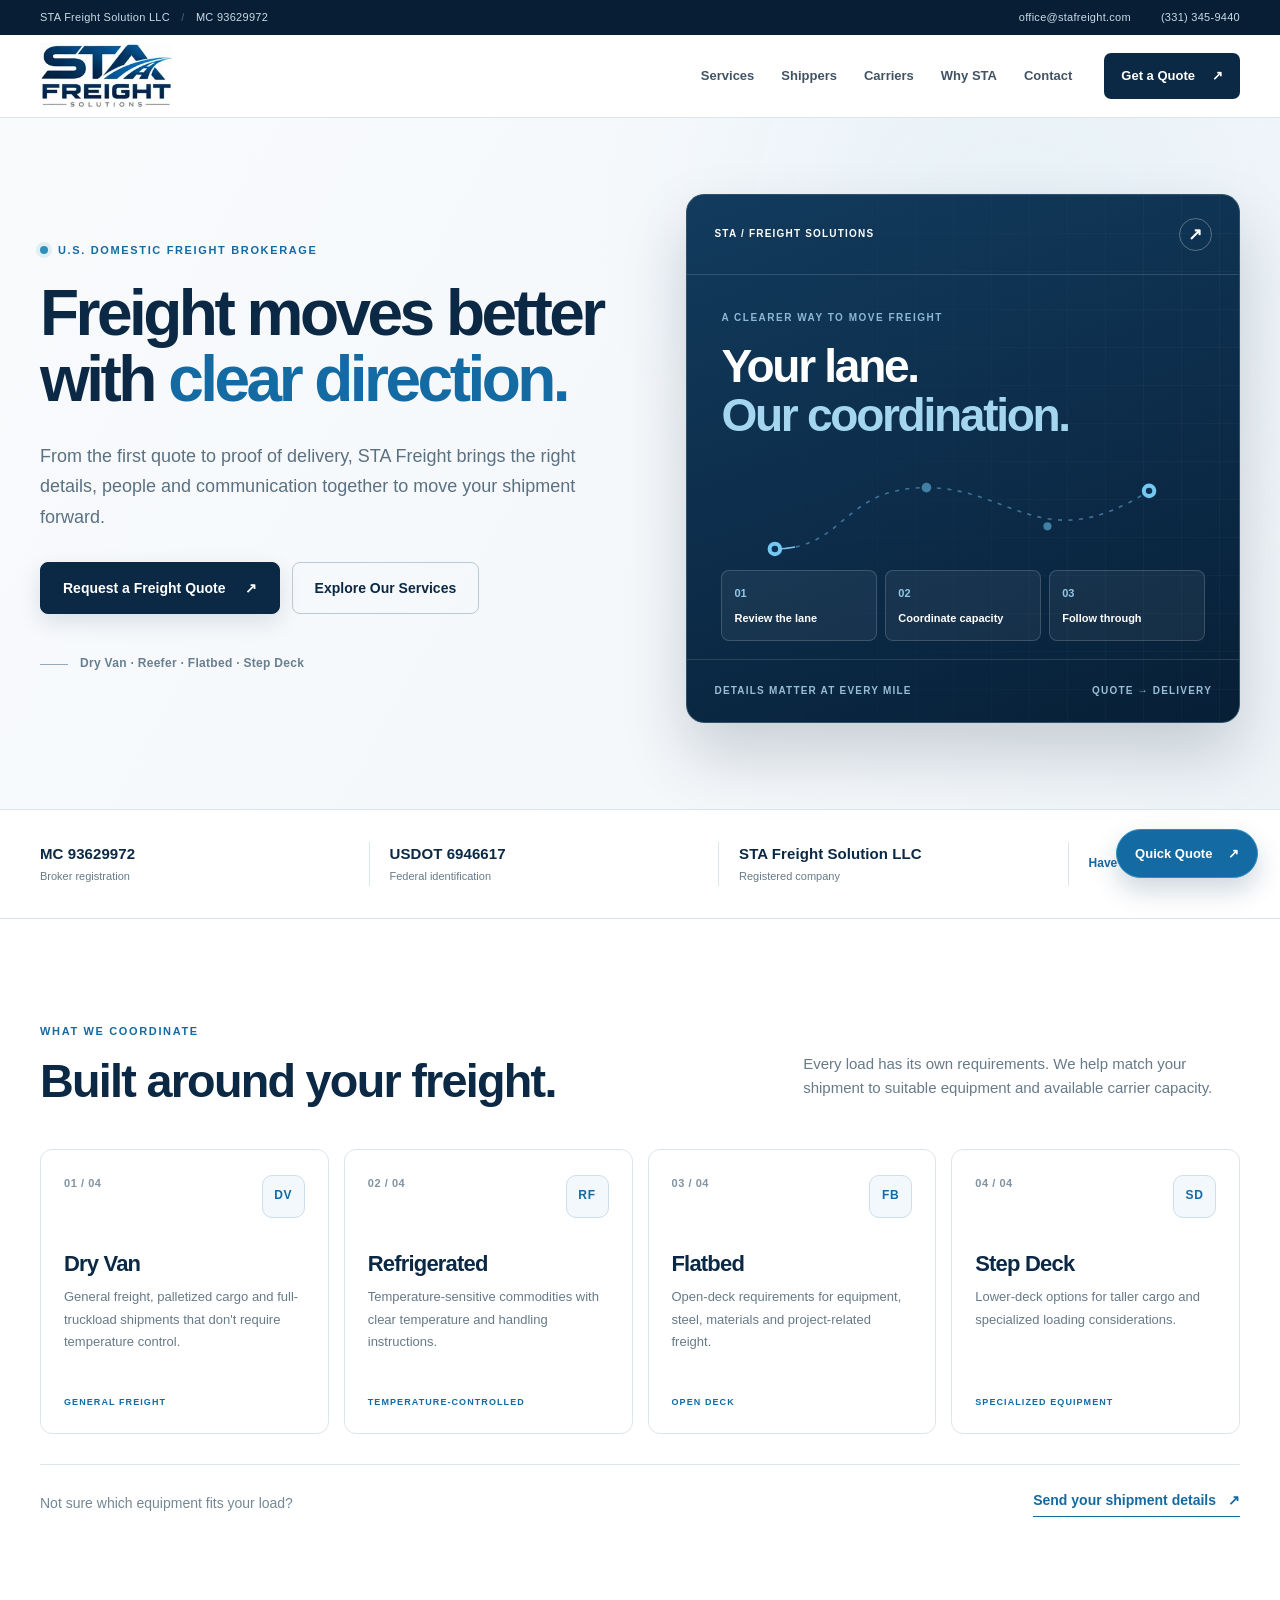
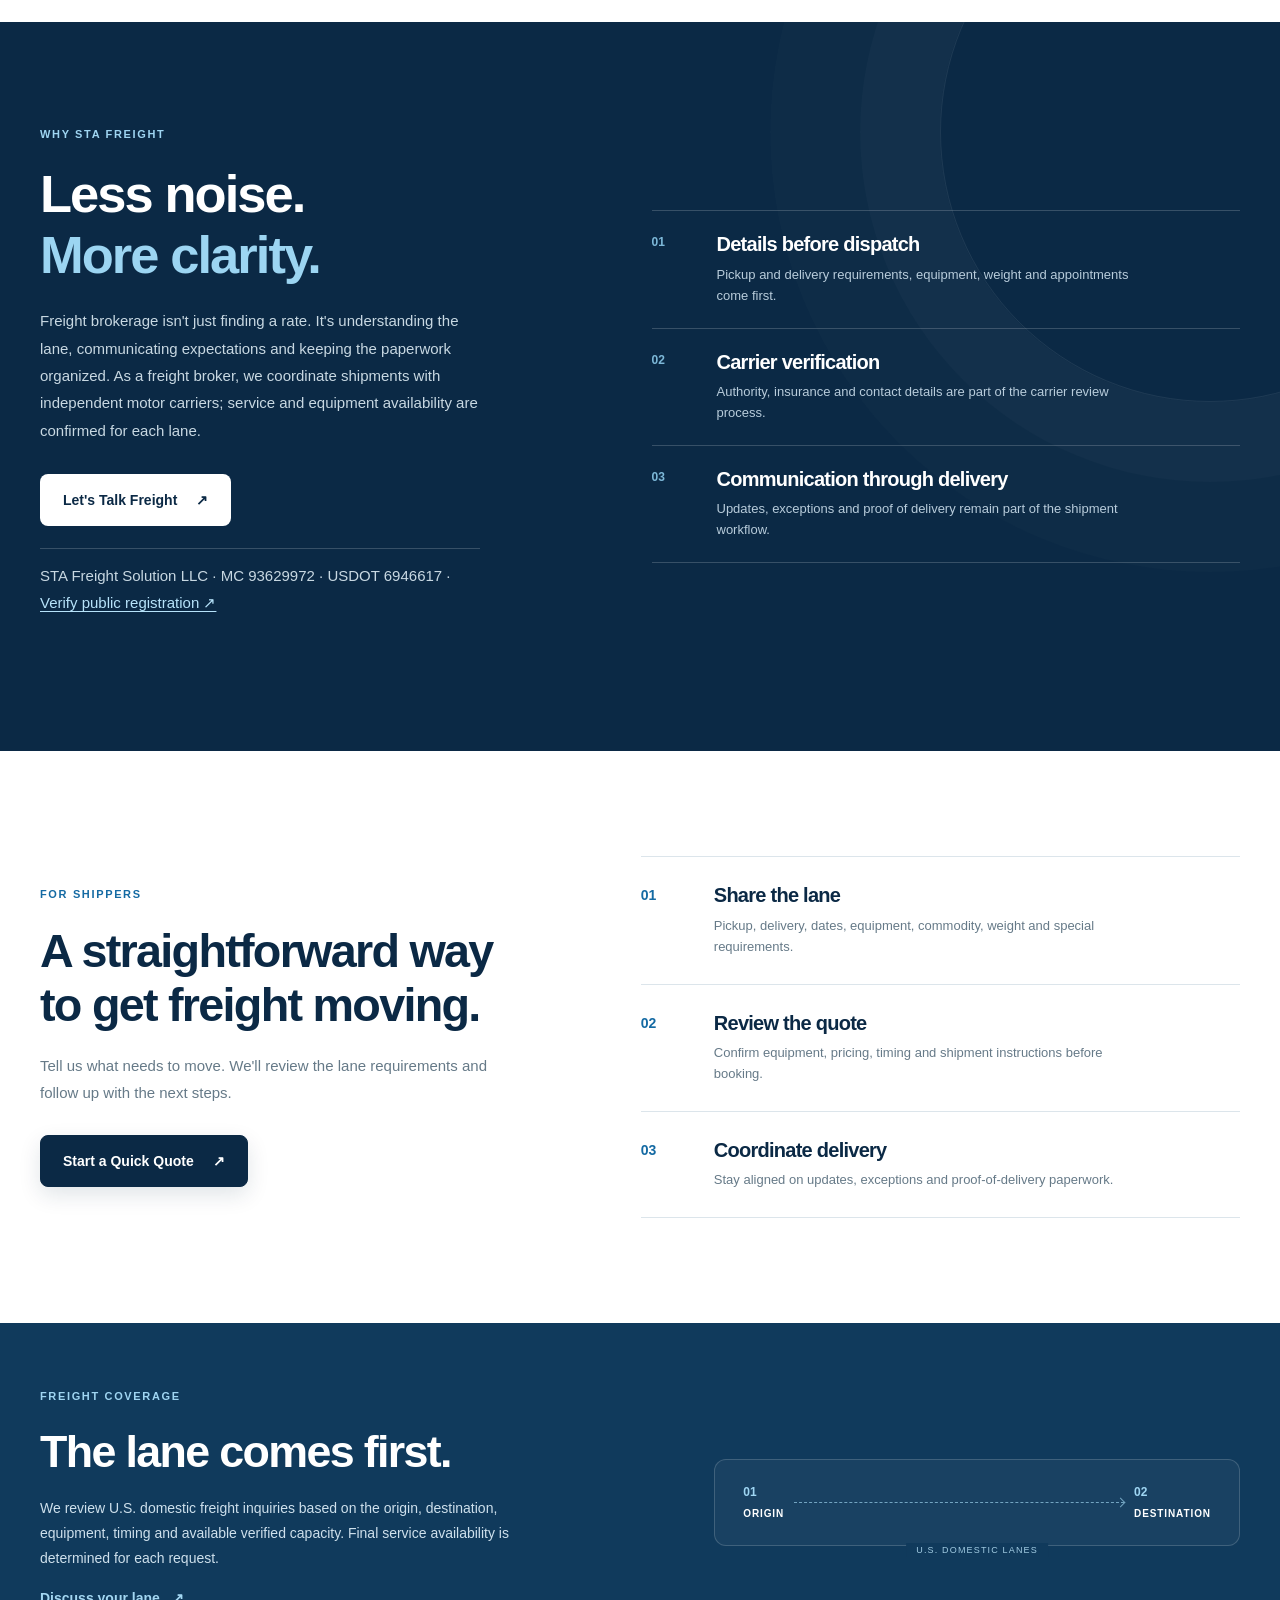
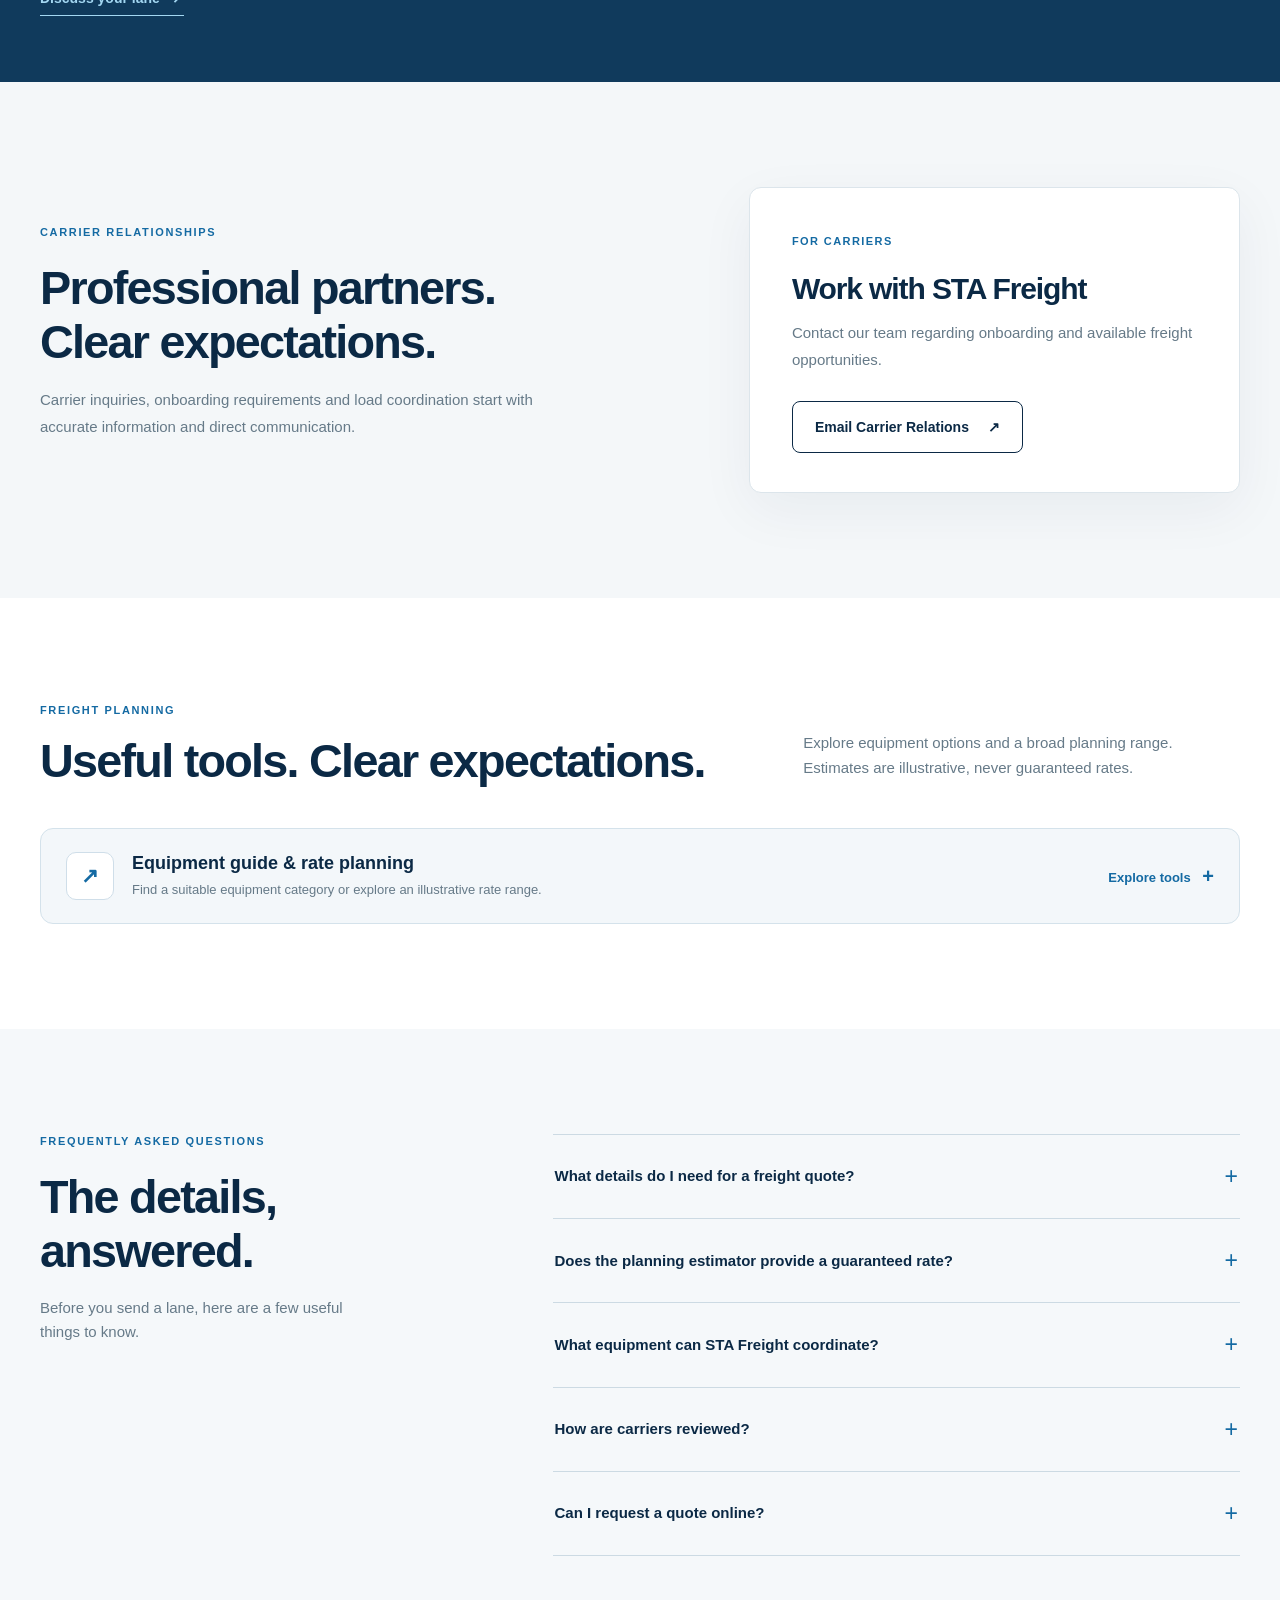
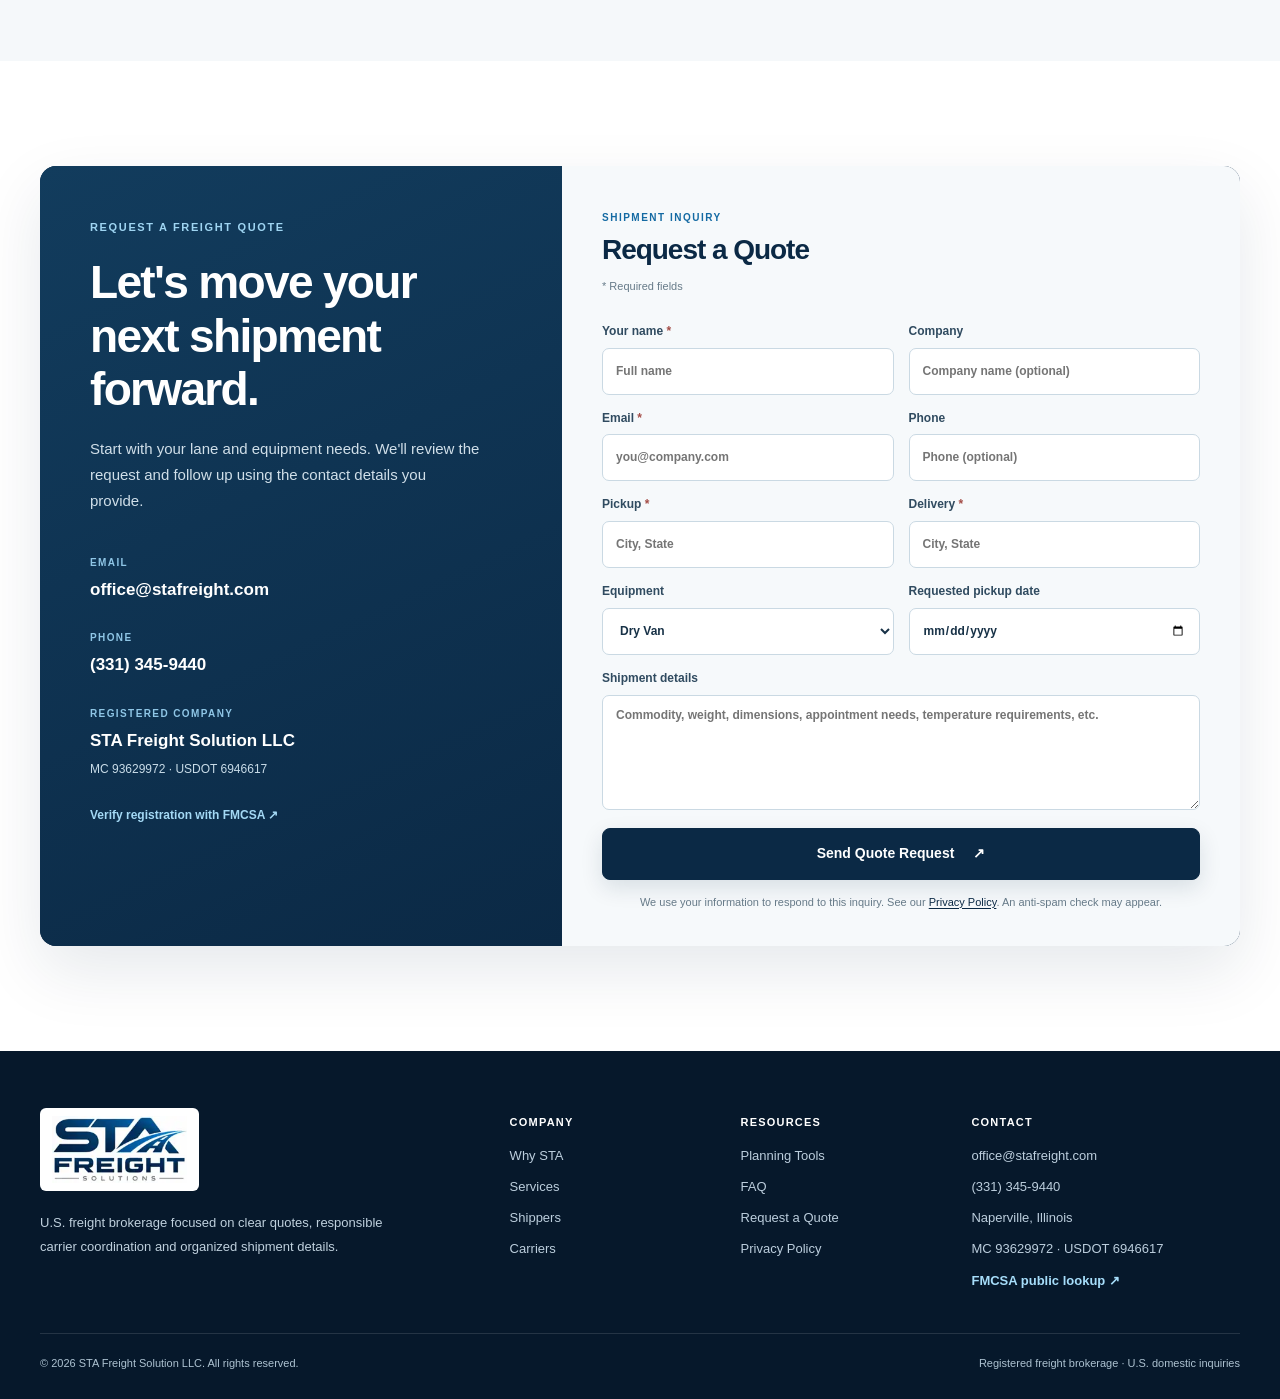
==== commit 6988a9f6: "Polish Corporate Premium mobile spacing, collapsible planning tools, verified brokerage identity and" ====
--- a/index.html
+++ b/index.html
@@ -23,8 +23,8 @@
   <script type="application/ld+json">
   {"@context":"https://schema.org","@type":"Organization","name":"STA Freight Solution LLC","alternateName":"STA Freight Solutions","url":"https://stafreight.com/","logo":"https://stafreight.com/assets/sta-freight-logo.webp","email":"office@stafreight.com","telephone":"+1-331-345-9440","address":{"@type":"PostalAddress","addressLocality":"Naperville","addressRegion":"IL","addressCountry":"US"},"contactPoint":{"@type":"ContactPoint","contactType":"sales and freight quotes","email":"office@stafreight.com","telephone":"+1-331-345-9440"},"identifier":[{"@type":"PropertyValue","propertyID":"USDOT","value":"6946617"},{"@type":"PropertyValue","propertyID":"MC","value":"93629972"}]}
   </script>
-  <link rel="stylesheet" href="/assets/site.css?v=20261123a">
-  <script defer src="/assets/site.js?v=20261123a"></script>
+  <link rel="stylesheet" href="/assets/site.css?v=20261123b">
+  <script defer src="/assets/site.js?v=20261123b"></script>
 </head>
 <body>
 <a class="skip-link" href="#main">Skip to main content</a>
@@ -59,7 +59,7 @@
     </div>
   </div>
 </section>
-<section class="credential-strip" aria-label="Company and service information"><div class="container credential-inner"><span><strong>MC 93629972</strong> <small>Broker registration</small></span><span><strong>USDOT 6946617</strong> <small>Federal identification</small></span><span><strong>U.S. Domestic</strong> <small>Freight coordination</small></span><a href="#contact">Have a shipment ready? <span aria-hidden="true">↗</span></a></div></section>
+<section class="credential-strip" aria-label="Company and service information"><div class="container credential-inner"><span><strong>MC 93629972</strong> <small>Broker registration</small></span><span><strong>USDOT 6946617</strong> <small>Federal identification</small></span><span><strong>STA Freight Solution LLC</strong><small>Registered company</small></span><a href="#contact">Have a shipment ready? <span aria-hidden="true">↗</span></a></div></section>
 <section class="section services-section" id="services" aria-labelledby="servicesHeading"><div class="container">
   <div class="section-head"><div><p class="eyebrow">WHAT WE COORDINATE</p><h2 id="servicesHeading">Built around your freight.</h2></div><p>Every load has its own requirements. We help match your shipment to suitable equipment and available carrier capacity.</p></div>
   <div class="services-grid">
@@ -70,13 +70,16 @@
   </div>
   <div class="services-bottom"><span>Not sure which equipment fits your load?</span><a class="text-link" href="#contact">Send your shipment details <span aria-hidden="true">↗</span></a></div>
 </div></section>
-<section class="section approach-section" id="about" aria-labelledby="aboutHeading"><div class="container approach-layout"><div class="approach-intro"><p class="eyebrow eyebrow-light">WHY STA FREIGHT</p><h2 id="aboutHeading">Less noise.<br><span>More clarity.</span></h2><p>Freight brokerage isn't just finding a rate. It's understanding the lane, communicating expectations and keeping the paperwork organized.</p><a class="btn btn-light" href="#contact">Let's Talk Freight <span aria-hidden="true">↗</span></a></div><div class="approach-points"><article><span class="approach-num">01</span><div><h3>Details before dispatch</h3><p>Pickup and delivery requirements, equipment, weight and appointments come first.</p></div></article><article><span class="approach-num">02</span><div><h3>Carrier verification</h3><p>Authority, insurance and contact details are part of the carrier review process.</p></div></article><article><span class="approach-num">03</span><div><h3>Communication through delivery</h3><p>Updates, exceptions and proof of delivery remain part of the shipment workflow.</p></div></article></div></div></section>
+<section class="section approach-section" id="about" aria-labelledby="aboutHeading"><div class="container approach-layout"><div class="approach-intro"><p class="eyebrow eyebrow-light">WHY STA FREIGHT</p><h2 id="aboutHeading">Less noise.<br><span>More clarity.</span></h2><p>Freight brokerage isn't just finding a rate. It's understanding the lane, communicating expectations and keeping the paperwork organized. As a freight broker, we coordinate shipments with independent motor carriers; service and equipment availability are confirmed for each lane.</p><a class="btn btn-light" href="#contact">Let's Talk Freight <span aria-hidden="true">↗</span></a><p class="registration-note">STA Freight Solution LLC · MC 93629972 · USDOT 6946617 · <a href="https://li-public.fmcsa.dot.gov/LIVIEW/pkg_carrquery.prc_carrlist" target="_blank" rel="noopener noreferrer">Verify public registration ↗</a></p></div><div class="approach-points"><article><span class="approach-num">01</span><div><h3>Details before dispatch</h3><p>Pickup and delivery requirements, equipment, weight and appointments come first.</p></div></article><article><span class="approach-num">02</span><div><h3>Carrier verification</h3><p>Authority, insurance and contact details are part of the carrier review process.</p></div></article><article><span class="approach-num">03</span><div><h3>Communication through delivery</h3><p>Updates, exceptions and proof of delivery remain part of the shipment workflow.</p></div></article></div></div></section>
 <section class="section process-section" id="shippers" aria-labelledby="shippersHeading"><div class="container process-layout"><div class="process-copy"><p class="eyebrow">FOR SHIPPERS</p><h2 id="shippersHeading">A straightforward way to get freight moving.</h2><p>Tell us what needs to move. We'll review the lane requirements and follow up with the next steps.</p><button class="btn btn-primary" type="button" onclick="openQuickQuote()">Start a Quick Quote <span aria-hidden="true">↗</span></button></div><div class="process-steps"><div class="process-step"><span class="process-number">01</span><div><h3>Share the lane</h3><p>Pickup, delivery, dates, equipment, commodity, weight and special requirements.</p></div></div><div class="process-step"><span class="process-number">02</span><div><h3>Review the quote</h3><p>Confirm equipment, pricing, timing and shipment instructions before booking.</p></div></div><div class="process-step"><span class="process-number">03</span><div><h3>Coordinate delivery</h3><p>Stay aligned on updates, exceptions and proof-of-delivery paperwork.</p></div></div></div></div></section>
 <section class="coverage-section" id="coverage" aria-labelledby="coverageHeading"><div class="container coverage-layout"><div><p class="eyebrow eyebrow-light">FREIGHT COVERAGE</p><h2 id="coverageHeading">The lane comes first.</h2><p>We review U.S. domestic freight inquiries based on the origin, destination, equipment, timing and available verified capacity. Final service availability is determined for each request.</p><a class="text-link text-link-light" href="#contact">Discuss your lane <span aria-hidden="true">↗</span></a></div><div class="coverage-mark" aria-hidden="true"><span>01 <b>ORIGIN</b></span><span class="coverage-line"></span><span>02 <b>DESTINATION</b></span><div>U.S. DOMESTIC LANES</div></div></div></section>
 <section class="section carrier-section" id="carriers" aria-labelledby="carriersHeading"><div class="container carrier-layout"><div><p class="eyebrow">CARRIER RELATIONSHIPS</p><h2 id="carriersHeading">Professional partners.<br>Clear expectations.</h2><p>Carrier inquiries, onboarding requirements and load coordination start with accurate information and direct communication.</p></div><div class="carrier-card"><span class="card-label">FOR CARRIERS</span><h3>Work with STA Freight</h3><p>Contact our team regarding onboarding and available freight opportunities.</p><a class="btn btn-white-outline" href="mailto:office@stafreight.com?subject=Carrier%20Inquiry">Email Carrier Relations <span aria-hidden="true">↗</span></a></div></div></section>
 <section class="section tools-section" id="estimate" aria-labelledby="estimateHeading"><div class="container"><div class="section-head"><div><p class="eyebrow">FREIGHT PLANNING</p><h2 id="estimateHeading">Useful tools. Clear expectations.</h2></div><p>Explore equipment options and a broad planning range. Estimates are illustrative, never guaranteed rates.</p></div>
-  <div class="tools-grid"><div class="tool-card"><div class="tool-heading"><span class="tool-index">01</span><div><h3>What are you shipping?</h3><p>Start with your freight profile to explore suitable equipment.</p></div></div><div class="choice-grid" role="group" aria-label="Select freight profile"><button class="choice" type="button" aria-pressed="false" data-rec="Dry Van" data-copy="A common option for palletized, boxed and general freight without temperature-control needs.">General freight</button><button class="choice" type="button" aria-pressed="false" data-rec="Reefer" data-copy="For loads with temperature-control and specific handling requirements.">Temperature controlled</button><button class="choice" type="button" aria-pressed="false" data-rec="Flatbed" data-copy="For machinery, steel, lumber and other open-deck freight.">Open-deck freight</button><button class="choice" type="button" aria-pressed="false" data-rec="Step Deck" data-copy="For taller open-deck freight that benefits from a lower main deck.">Tall / specialized</button></div><div class="recommendation" id="recommendation" role="status" aria-live="polite"><strong id="recTitle"></strong><span id="recCopy"></span><a class="text-link" href="#contact">Request a tailored quote <span aria-hidden="true">↗</span></a></div></div>
+  <details class="planning-details" id="planningDetails">
+    <summary class="planning-summary"><span class="planning-summary-icon" aria-hidden="true">↗</span><span class="planning-summary-copy"><strong>Equipment guide &amp; rate planning</strong><small>Find a suitable equipment category or explore an illustrative rate range.</small></span><span class="planning-toggle-copy">Explore tools <span aria-hidden="true">+</span></span></summary>
+    <div class="tools-grid"><div class="tool-card"><div class="tool-heading"><span class="tool-index">01</span><div><h3>What are you shipping?</h3><p>Start with your freight profile to explore suitable equipment.</p></div></div><div class="choice-grid" role="group" aria-label="Select freight profile"><button class="choice" type="button" aria-pressed="false" data-rec="Dry Van" data-copy="A common option for palletized, boxed and general freight without temperature-control needs.">General freight</button><button class="choice" type="button" aria-pressed="false" data-rec="Reefer" data-copy="For loads with temperature-control and specific handling requirements.">Temperature controlled</button><button class="choice" type="button" aria-pressed="false" data-rec="Flatbed" data-copy="For machinery, steel, lumber and other open-deck freight.">Open-deck freight</button><button class="choice" type="button" aria-pressed="false" data-rec="Step Deck" data-copy="For taller open-deck freight that benefits from a lower main deck.">Tall / specialized</button></div><div class="recommendation" id="recommendation" role="status" aria-live="polite"><strong id="recTitle"></strong><span id="recCopy"></span><a class="text-link" href="#contact">Request a tailored quote <span aria-hidden="true">↗</span></a></div></div>
   <div class="tool-card"><div class="tool-heading"><span class="tool-index">02</span><div><h3>Planning estimate</h3><p>A broad illustrative range, not a live market rate or binding quote.</p></div></div><div class="field-grid"><label>Estimated miles<input id="miles" type="number" min="1" inputmode="numeric" placeholder="e.g. 850"></label><label>Equipment<select id="equipment"><option value="dry">Dry Van</option><option value="reefer">Reefer</option><option value="flatbed">Flatbed</option><option value="stepdeck">Step Deck</option></select></label><label>Pickup timing<select id="urgency"><option value="normal">Flexible / standard</option><option value="soon">Within 48 hours</option><option value="urgent">Same / next day</option></select></label><label>Stops<select id="stops"><option value="1">1 pickup / 1 delivery</option><option value="2">1 extra stop</option><option value="3">2 extra stops</option></select></label></div><button class="btn btn-primary btn-full" id="estimateBtn" type="button">Calculate Planning Range</button><div class="estimate-result" id="estimateResult" role="status" aria-live="polite"><small>Illustrative planning range</small><strong>Enter the trip details</strong><em>Final rates depend on lane, date, capacity, commodity, weight, appointments and accessorials.</em></div></div></div>
+  </details>
 </div></section>
 <section class="section faq-section" id="faq" aria-labelledby="faqHeading"><div class="container faq-layout"><div><p class="eyebrow">FREQUENTLY ASKED QUESTIONS</p><h2 id="faqHeading">The details, answered.</h2><p>Before you send a lane, here are a few useful things to know.</p></div><div class="faq-list"><details><summary>What details do I need for a freight quote?</summary><p>Pickup and delivery locations, requested dates, equipment type, commodity, weight and any special instructions. Dimensions, appointments and number of stops may also be relevant.</p></details><details><summary>Does the planning estimator provide a guaranteed rate?</summary><p>No. It provides only an illustrative range. A final quote depends on the full lane and load details and current carrier availability.</p></details><details><summary>What equipment can STA Freight coordinate?</summary><p>You can inquire about dry van, refrigerated, flatbed, step deck and specialized freight. Availability depends on verified carrier capacity and shipment requirements.</p></details><details><summary>How are carriers reviewed?</summary><p>Authority, insurance and relevant carrier documentation are part of the review process before a shipment is assigned.</p></details><details><summary>Can I request a quote online?</summary><p>Yes. Use the Request a Quote form or Quick Quote button. Your submission is sent securely for review by our team.</p></details></div></div></section>
 <section class="section contact-section" id="contact" aria-labelledby="contactHeading"><div class="container contact-layout"><div class="contact-info"><p class="eyebrow eyebrow-light">REQUEST A FREIGHT QUOTE</p><h2 id="contactHeading">Let's move your next shipment forward.</h2><p>Start with your lane and equipment needs. We'll review the request and follow up using the contact details you provide.</p><div class="contact-details"><div><span>EMAIL</span><a href="mailto:office@stafreight.com">office@stafreight.com</a></div><div><span>PHONE</span><a href="tel:+13313459440">(331) 345-9440</a></div><div><span>REGISTERED COMPANY</span><strong>STA Freight Solution LLC</strong><small>MC 93629972 · USDOT 6946617</small></div><a class="verify-link" href="https://li-public.fmcsa.dot.gov/LIVIEW/pkg_carrquery.prc_carrlist" target="_blank" rel="noopener noreferrer">Verify registration with FMCSA ↗</a></div></div>
@@ -94,7 +97,7 @@
  </form>
  </div></section>
 </main>
-<footer class="site-footer"><div class="container footer-inner"><div class="footer-company"><a class="footer-logo" href="#main" aria-label="STA Freight home"><img src="/assets/sta-freight-logo.webp" alt="STA Freight Solutions" width="220" height="109" loading="lazy" decoding="async"></a><p>Freight coordination built around clear communication and practical execution.</p></div><div><h3>COMPANY</h3><a href="#about">Why STA</a><a href="#services">Services</a><a href="#shippers">Shippers</a><a href="#carriers">Carriers</a></div><div><h3>RESOURCES</h3><a href="#estimate">Planning Tools</a><a href="#faq">FAQ</a><a href="#contact">Request a Quote</a><a href="/privacy.html">Privacy Policy</a></div><div><h3>CONTACT</h3><a href="mailto:office@stafreight.com">office@stafreight.com</a><a href="tel:+13313459440">(331) 345-9440</a><span>Naperville, Illinois</span><span>MC 93629972</span></div></div><div class="container footer-bottom"><span>© 2026 STA Freight Solution LLC. All rights reserved.</span><span>MC 93629972 · USDOT 6946617</span></div></footer>
+<footer class="site-footer"><div class="container footer-inner"><div class="footer-company"><a class="footer-logo" href="#main" aria-label="STA Freight home"><img src="/assets/sta-freight-logo.webp" alt="STA Freight Solutions" width="220" height="109" loading="lazy" decoding="async"></a><p>U.S. freight brokerage focused on clear quotes, responsible carrier coordination and organized shipment details.</p></div><div><h3>COMPANY</h3><a href="#about">Why STA</a><a href="#services">Services</a><a href="#shippers">Shippers</a><a href="#carriers">Carriers</a></div><div><h3>RESOURCES</h3><a href="#estimate">Planning Tools</a><a href="#faq">FAQ</a><a href="#contact">Request a Quote</a><a href="/privacy.html">Privacy Policy</a></div><div><h3>CONTACT</h3><a href="mailto:office@stafreight.com">office@stafreight.com</a><a href="tel:+13313459440">(331) 345-9440</a><span>Naperville, Illinois</span><span>MC 93629972 · USDOT 6946617</span><a class="footer-verify" href="https://li-public.fmcsa.dot.gov/LIVIEW/pkg_carrquery.prc_carrlist" target="_blank" rel="noopener noreferrer">FMCSA public lookup ↗</a></div></div><div class="container footer-bottom"><span>© 2026 STA Freight Solution LLC. All rights reserved.</span><span>Registered freight brokerage · U.S. domestic inquiries</span></div></footer>
 <button class="quick-float" type="button" onclick="openQuickQuote()" aria-haspopup="dialog">Quick Quote <span aria-hidden="true">↗</span></button>
 <div class="modal" id="quickModal" role="dialog" aria-modal="true" aria-labelledby="quickQuoteHeading" aria-describedby="quickQuoteDescription" aria-hidden="true"><div class="modal-card"><button class="close-modal" type="button" onclick="closeQuickQuote()" aria-label="Close Quick Quote">×</button><p class="eyebrow">QUICK START</p><h2 id="quickQuoteHeading">Quick Quote Request</h2><p id="quickQuoteDescription">A few details are all we need to begin reviewing your lane.</p><form class="mini-form" id="miniForm" action="https://formsubmit.co/office@stafreight.com" method="POST"><input type="hidden" name="_subject" value="STA Freight | New Quick Quote Request"><input type="hidden" name="_next" value="https://stafreight.com/thank-you.html"><input type="hidden" name="_template" value="table"><input type="hidden" name="_autoresponse" value="Thank you for contacting STA Freight Solutions. We received your freight quote request and will review the details. Our team will follow up using the contact information you provided."><input type="text" name="_honey" autocomplete="off" tabindex="-1" aria-hidden="true" class="honeypot"><div class="form-row"><label>Pickup <span aria-hidden="true">*</span><input name="pickup" required placeholder="City, State"></label><label>Delivery <span aria-hidden="true">*</span><input name="delivery" required placeholder="City, State"></label></div><div class="form-row"><label>Equipment<select name="equipment"><option>Dry Van</option><option>Reefer</option><option>Flatbed</option><option>Step Deck</option><option>Not sure</option></select></label><label>Pickup date<input name="date" type="date"></label></div><div class="form-row"><label>Email <span aria-hidden="true">*</span><input name="email" type="email" autocomplete="email" required placeholder="you@company.com"></label><label>Phone<input name="phone" type="tel" autocomplete="tel" placeholder="Optional"></label></div><button class="btn btn-primary btn-full" type="submit">Send Quick Quote <span aria-hidden="true">↗</span></button></form><p class="form-note">Submitting sends the request to STA Freight. See our <a href="/privacy.html">Privacy Policy</a>.</p></div></div>
 </body>
--- a/assets/site.css
+++ b/assets/site.css
@@ -28,4 +28,116 @@
 /* Secondary pages share the Corporate Premium identity */
 .secondary-page-home{min-height:42px;font-size:13px;padding:0 18px}.secondary-hero{background:linear-gradient(120deg,#f7fafc,#edf4f8);padding:79px 0 73px;border-bottom:1px solid var(--line)}.secondary-hero h1{font-size:clamp(42px,5vw,66px);color:var(--navy);margin:0 0 12px}.secondary-hero>div>p:last-child{color:var(--muted);font-size:16px}.secondary-body{padding:78px 0 105px}.secondary-layout{display:grid;grid-template-columns:.36fr .64fr;gap:90px}.secondary-layout aside{align-self:start;position:sticky;top:135px;border-top:2px solid var(--blue);padding-top:23px}.secondary-layout aside>span{color:var(--blue);letter-spacing:.13em;font-size:11px;font-weight:800}.secondary-layout aside>strong{display:block;margin:8px 0 25px;color:var(--navy);font-size:14px}.secondary-layout aside p{max-width:240px;color:var(--muted);font-size:13px}.secondary-layout aside a{color:var(--blue);text-decoration:underline}.legal-content p{font-size:14px;color:#536b7a;line-height:1.85}.legal-content h2{font-size:24px;color:var(--navy);margin:40px 0 12px}.legal-content h2:first-of-type{margin-top:30px}.legal-content a{color:var(--blue);text-decoration:underline;text-underline-offset:3px}.secondary-footer{padding:8px 0 28px}.secondary-footer .footer-bottom{margin-top:20px}.secondary-footer a:hover{text-decoration:underline}.thanks-page{background:linear-gradient(130deg,#f4f8fa,#eaf3f8);min-height:calc(100vh - 210px);padding:70px 24px;display:grid;place-items:center}.thanks-panel{max-width:700px;width:100%;padding:55px 62px;border-radius:15px;background:#fff;box-shadow:0 24px 75px rgba(11,41,69,.1);border:1px solid var(--line)}.thanks-check{display:grid;place-items:center;width:60px;height:60px;background:#e8f5ef;border-radius:50%;color:#16774f;font-size:26px;font-weight:800;margin-bottom:30px}.thanks-panel h1{font-size:clamp(35px,4vw,50px);color:var(--navy);margin:0 0 18px}.thanks-panel>p:not(.eyebrow){font-size:15px;color:var(--muted);line-height:1.8}.thanks-note{font-size:13px!important;margin-bottom:29px}.thanks-note a{color:var(--blue);text-decoration:underline}
 @media(max-width:850px){.secondary-layout{grid-template-columns:1fr;gap:34px}.secondary-layout aside{position:static}.secondary-body{padding:48px 0 75px}.secondary-hero{padding:50px 0}.thanks-panel{padding:40px 30px}}
-@media(max-width:570px){.secondary-page-home{padding:0 12px;font-size:11px}.thanks-page{padding:30px 16px}.thanks-panel{padding:35px 24px}.secondary-hero h1{font-size:41px}}+@media(max-width:570px){.secondary-page-home{padding:0 12px;font-size:11px}.thanks-page{padding:30px 16px}.thanks-panel{padding:35px 24px}.secondary-hero h1{font-size:41px}}
+
+/* Corporate Premium finishing pass: factual brokerage identity, leaner mobile layout */
+.registration-note{font-size:12px;line-height:1.75;color:#c4d9e7;max-width:470px;margin:22px 0 0;padding:13px 0 0;border-top:1px solid rgba(255,255,255,.18)}
+.registration-note a{color:#b7e3fa;text-decoration:underline;text-underline-offset:3px}
+.registration-note a:hover{color:#fff}
+.planning-details{margin:0}
+.planning-summary{list-style:none;display:flex;align-items:center;gap:18px;background:#f3f7fa;border:1px solid #d4e2eb;border-radius:13px;padding:23px 25px;color:var(--navy);cursor:pointer;transition:border-color .2s,background-color .2s}
+.planning-summary::-webkit-details-marker{display:none}
+.planning-summary:hover{background:#edf4f8;border-color:#b2cbdc}
+.planning-summary-icon{display:grid;place-items:center;width:48px;height:48px;border-radius:10px;background:#fff;border:1px solid #cfdee9;color:var(--blue);font-size:21px;font-weight:650;flex-shrink:0}
+.planning-summary-copy{display:flex;flex-direction:column;gap:4px;flex:1;min-width:0}
+.planning-summary-copy strong{font-size:18px;line-height:1.3;font-weight:760}
+.planning-summary-copy small{font-size:13px;line-height:1.55;color:var(--muted)}
+.planning-toggle-copy{font-size:13px;font-weight:780;color:var(--blue);white-space:nowrap}
+.planning-toggle-copy span{padding-left:8px;font-size:20px;vertical-align:-1px}
+.planning-details[open] .planning-toggle-copy span{font-size:0}
+.planning-details[open] .planning-toggle-copy span::after{content:'−';font-size:20px}
+.planning-details[open] .tools-grid{margin-top:18px}
+.site-footer{padding-top:57px}
+.footer-inner{gap:32px}
+.footer-inner h3{font-size:11px;letter-spacing:.11em;margin-bottom:17px}
+.footer-inner>div:not(:first-child) a,.footer-inner>div:not(:first-child) span{font-size:13px;line-height:1.55;color:#bccedd}
+.footer-inner>div:not(:first-child) a:hover{color:#fff}
+.footer-company p{color:#bfd0dd;max-width:350px;font-size:13px}
+.footer-bottom{color:#adc2d1;margin-top:31px}
+.footer-verify{font-weight:700;color:#a6ddfa!important}
+.footer-verify:hover{text-decoration:underline}
+@media(max-width:850px){
+ .hero-inner{padding:39px 0 37px;gap:25px}
+ .hero-subtitle{margin:20px 0 22px}
+ .hero-footnote{margin-top:20px}
+ .section{padding:56px 0}
+ .section-head{margin-bottom:28px}
+ .section-head .eyebrow{margin-bottom:13px}
+ .services-grid{gap:12px}
+ .service-card{min-height:0;padding:20px}
+ .service-top{margin-bottom:16px}
+ .service-detail{padding-top:17px}
+ .approach-layout,.process-layout,.carrier-layout,.coverage-layout,.faq-layout{gap:26px}
+ .approach-points article{padding:15px 0}
+ .process-step{padding:17px 0}
+ .services-bottom{margin-top:20px;padding-top:19px}
+ .coverage-section{padding:49px 0}
+ .coverage-layout{gap:25px}
+ .contact-info{padding:30px}
+ .contact-details{margin-top:24px;gap:20px}
+ .quote-form{padding:30px 27px}
+ .faq-list summary{padding:17px 2px}
+ .faq-list details p{margin-bottom:17px}
+ .site-footer{padding:43px 0 22px}
+ .footer-inner{gap:24px}
+ .footer-bottom{margin-top:28px}
+}
+@media(max-width:570px){
+ .hero-inner{padding:29px 0 30px;gap:21px}
+ .hero-subtitle{margin:15px 0 18px;line-height:1.55}
+ .hero-footnote{margin-top:16px}
+ .panel-content{padding:19px 18px 10px}
+ .panel-content h2{font-size:34px}
+ .route-graphic{height:67px;margin:10px -8px -10px}
+ .panel-top,.panel-bottom{padding:10px 14px}
+ .panel-steps div{gap:3px;padding:8px 6px}
+ .credential-inner{padding:16px 0 0;gap:11px 7px}
+ .credential-inner strong{font-size:13px}
+ .credential-inner small{font-size:10px}
+ .credential-inner>a{padding:10px 0}
+ .section{padding:42px 0}
+ .section-head{margin-bottom:22px}
+ .section-head h2,.process-copy h2,.carrier-layout h2,.faq-layout h2{font-size:clamp(30px,8.5vw,39px)}
+ .eyebrow{margin-bottom:12px}
+ .services-grid{gap:9px}
+ .service-card{min-height:0;padding:18px 19px}
+ .service-top{margin-bottom:10px}
+ .service-icon{width:35px;height:35px}
+ .service-card h3{font-size:20px;margin-bottom:6px}
+ .service-card p{line-height:1.56}
+ .service-detail{padding-top:10px}
+ .approach-section{padding:46px 0}
+ .approach-intro h2{font-size:39px;margin-bottom:13px}
+ .approach-intro>p:not(.eyebrow){line-height:1.65;margin-bottom:16px}
+ .approach-points article{padding:12px 0;gap:13px}
+ .approach-points h3{font-size:18px;margin-bottom:4px}
+ .registration-note{margin-top:15px}
+ .process-step{padding:12px 0;gap:10px}
+ .process-step h3{font-size:18px}
+ .process-copy>p:not(.eyebrow){margin-bottom:20px}
+ .coverage-section{padding:40px 0}
+ .coverage-layout{gap:17px}
+ .coverage-mark{padding:16px}
+ .carrier-card{padding:22px 19px}
+ .planning-summary{padding:16px 14px;gap:12px}
+ .planning-summary-icon{width:39px;height:39px}
+ .planning-summary-copy strong{font-size:15px}
+ .planning-summary-copy small{font-size:11px}
+ .planning-toggle-copy{font-size:12px}
+ .planning-toggle-copy span{display:block;text-align:right;padding:0}
+ .faq-list summary{padding:15px 2px;line-height:1.35}
+ .faq-list details p{margin-bottom:15px}
+ .contact-info{padding:27px 22px}
+ .contact-info h2{font-size:34px}
+ .quote-form{padding:24px 17px}
+ .form-header{margin-bottom:16px}
+ .quote-form>.form-row{margin-bottom:10px}
+ .quote-form>label{margin-bottom:13px}
+ .quote-form textarea{min-height:95px}
+ .site-footer{padding:37px 0 23px}
+ .footer-inner{gap:18px}
+ .footer-inner h3{margin-bottom:12px}
+ .footer-inner>div:not(:first-child) a,.footer-inner>div:not(:first-child) span{font-size:12px;margin-bottom:8px}
+ .footer-company p{margin-top:11px;line-height:1.6}
+ .footer-bottom{margin-top:19px;padding-top:17px;font-size:11px}
+}
